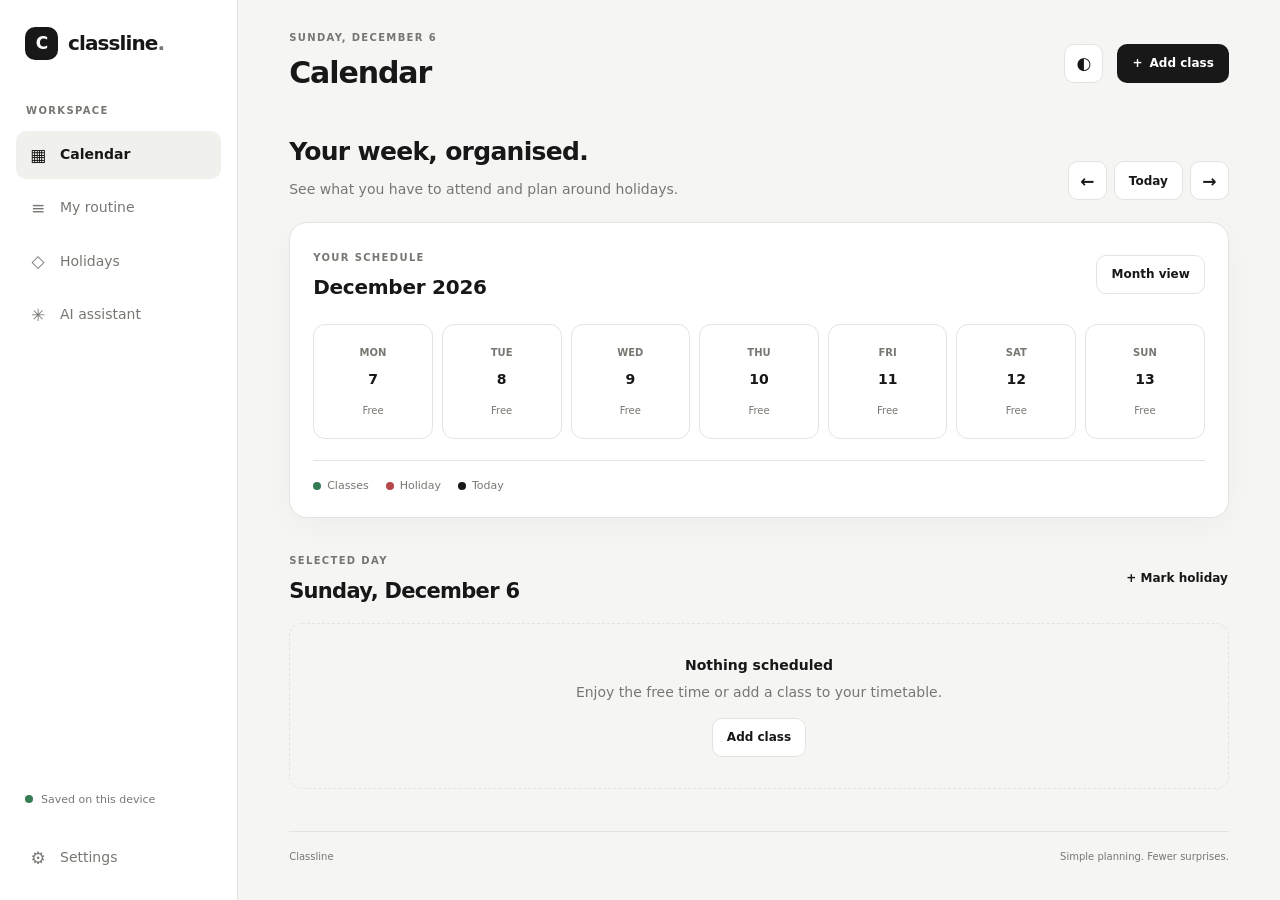
==== index.html @ 7ea5025b "update" ====
<!DOCTYPE html>
<html lang="en">
<head>
  <meta charset="UTF-8">
  <meta name="viewport" content="width=device-width, initial-scale=1">
  <meta name="theme-color" content="#101010">
  <meta
    name="description"
    content="A simple, offline-friendly class routine planner with calendar and holiday management."
  >

  <title>Classline — Class Routine Planner</title>

  <link rel="icon" href="assets/favicon.svg" type="image/svg+xml">
  <link rel="manifest" href="manifest.json">
  <link rel="stylesheet" href="css/styles.css">

  <script src="js/database.js" defer></script>
  <script src="js/theme.js" defer></script>
  <script src="js/calendar.js" defer></script>
  <script src="js/routine.js" defer></script>
  <script src="js/ai-assistant.js" defer></script>
  <script src="js/backup.js" defer></script>
  <script src="js/app.js" defer></script>
</head>

<body>
  <div class="app-shell">
    <aside class="sidebar" id="sidebar">
      <a class="brand" href="#" aria-label="Classline home">
        <span class="brand-mark">C</span>
        <span>classline<span class="brand-period">.</span></span>
      </a>

      <div class="sidebar-label">WORKSPACE</div>

      <nav class="side-navigation" aria-label="Main navigation">
        <button class="nav-item active" data-view="calendar">
          <span class="nav-symbol">▦</span>
          Calendar
        </button>

        <button class="nav-item" data-view="routine">
          <span class="nav-symbol">≡</span>
          My routine
        </button>

        <button class="nav-item" data-view="holidays">
          <span class="nav-symbol">◇</span>
          Holidays
        </button>

        <button class="nav-item" data-view="assistant">
          <span class="nav-symbol">✳</span>
          AI assistant
        </button>
      </nav>

      <div class="sidebar-bottom">
        <div class="storage-indicator">
          <span class="status-dot"></span>
          <span>Saved on this device</span>
        </div>

        <button class="nav-item" data-view="settings">
          <span class="nav-symbol">⚙</span>
          Settings
        </button>
      </div>
    </aside>

    <main class="main-area">
      <header class="topbar">
        <div>
          <div class="eyebrow" id="today-label">YOUR ACADEMIC SPACE</div>
          <h1 id="page-title">Calendar</h1>
        </div>

        <div class="topbar-actions">
          <button
            class="icon-button"
            id="theme-toggle"
            type="button"
            aria-label="Toggle theme"
            title="Toggle theme"
          >◐</button>

          <button class="primary-button" id="quick-add" type="button">
            <span>+</span> Add class
          </button>
        </div>
      </header>

      <section class="view active" id="view-calendar">
        <div class="welcome-row">
          <div>
            <h2>Your week, organised.</h2>
            <p>See what you have to attend and plan around holidays.</p>
          </div>

          <div class="week-controls">
            <button class="icon-button" id="previous-week" aria-label="Previous week">←</button>
            <button class="secondary-button" id="today-button">Today</button>
            <button class="icon-button" id="next-week" aria-label="Next week">→</button>
          </div>
        </div>

        <div class="calendar-card">
          <div class="calendar-heading">
            <div>
              <span class="eyebrow">YOUR SCHEDULE</span>
              <h3 id="week-heading">This week</h3>
            </div>

            <button class="secondary-button" id="month-toggle">Month view</button>
          </div>

          <div class="week-grid" id="week-grid"></div>

          <div class="month-grid hidden" id="month-grid"></div>

          <div class="calendar-legend">
            <span><i class="legend-dot class-dot"></i> Classes</span>
            <span><i class="legend-dot holiday-dot"></i> Holiday</span>
            <span><i class="legend-dot today-dot"></i> Today</span>
          </div>
        </div>

        <div class="section-heading">
          <div>
            <span class="eyebrow">SELECTED DAY</span>
            <h2 id="selected-date-heading">Today's classes</h2>
          </div>

          <button class="text-button" id="add-holiday-from-calendar">
            + Mark holiday
          </button>
        </div>

        <div id="selected-day-content" class="class-list"></div>
      </section>

      <section class="view" id="view-routine">
        <div class="section-intro">
          <span class="eyebrow">YOUR TIMETABLE</span>
          <h2>My routine</h2>
          <p>Manage recurring classes and individual sessions.</p>
        </div>

        <div class="panel">
          <div class="panel-heading">
            <div>
              <h3>Recurring classes</h3>
              <p>Classes that repeat on selected weekdays.</p>
            </div>

            <button class="primary-button" id="routine-add-class">+ Add class</button>
          </div>

          <div id="routine-list" class="class-list"></div>
        </div>
      </section>

      <section class="view" id="view-holidays">
        <div class="section-intro">
          <span class="eyebrow">ACADEMIC CALENDAR</span>
          <h2>Holidays & closures</h2>
          <p>Add holidays that should prevent recurring classes from appearing.</p>
        </div>

        <div class="panel">
          <div class="panel-heading">
            <div>
              <h3>Holiday list</h3>
              <p>Holidays you have entered manually.</p>
            </div>

            <button class="primary-button" id="add-holiday">+ Add holiday</button>
          </div>

          <div id="holiday-list" class="class-list"></div>
        </div>
      </section>

      <section class="view" id="view-assistant">
        <div class="section-intro">
          <span class="eyebrow">ASSISTED PLANNING</span>
          <h2>Build your routine with AI</h2>
          <p>Describe your classes, generate a prompt, and bring the structured result back here.</p>
        </div>

        <div class="panel assistant-panel">
          <div class="step-number">01</div>
          <h3>Describe your timetable</h3>
          <p class="muted">
            Explain your subjects, class times, weekdays, semester dates,
            holidays and any scheduling rules.
          </p>

          <label for="routine-description">Your description</label>
          <textarea
            id="routine-description"
            rows="7"
            placeholder="Example: I attend college Monday to Friday. Political Science is on Monday at 10:00 AM..."
          ></textarea>

          <div class="form-row">
            <div class="form-field">
              <label for="academic-start">Academic period starts</label>
              <input id="academic-start" type="date">
            </div>

            <div class="form-field">
              <label for="academic-end">Academic period ends</label>
              <input id="academic-end" type="date">
            </div>
          </div>

          <button class="primary-button full-width" id="generate-prompt">
            Generate AI prompt →
          </button>
        </div>

        <div class="panel assistant-panel">
          <div class="step-number">02</div>
          <h3>Use the prompt with your AI assistant</h3>
          <p class="muted">
            Copy the generated prompt and paste it into an AI assistant.
            Ask it to return only the JSON object described in the prompt.
          </p>

          <textarea id="generated-prompt" rows="8" readonly
            placeholder="Your generated prompt will appear here."></textarea>

          <div class="button-row">
            <button class="secondary-button" id="copy-prompt">Copy prompt</button>
            <button class="secondary-button" id="share-prompt">Share prompt</button>
          </div>
        </div>

        <div class="panel assistant-panel">
          <div class="step-number">03</div>
          <h3>Import the generated routine</h3>
          <p class="muted">
            Paste the JSON returned by your AI assistant. Nothing will be
            applied until you review and confirm it.
          </p>

          <label for="routine-json">Routine JSON</label>
          <textarea id="routine-json" rows="8"
            placeholder='Paste the JSON object here, including its opening and closing braces.'></textarea>

          <div class="button-row">
            <button class="secondary-button" id="read-clipboard">Read clipboard</button>
            <button class="primary-button" id="validate-routine">Validate & review</button>
          </div>

          <p id="assistant-status" class="status-message" role="status"></p>
          <div id="import-preview"></div>
        </div>
      </section>

      <section class="view" id="view-settings">
        <div class="section-intro">
          <span class="eyebrow">PREFERENCES</span>
          <h2>Settings & backups</h2>
          <p>Control your appearance and manage your local data.</p>
        </div>

        <div class="panel">
          <div class="panel-heading">
            <div>
              <h3>Appearance</h3>
              <p>Choose a comfortable reading theme.</p>
            </div>
          </div>

          <div class="settings-row">
            <div>
              <strong>Colour theme</strong>
              <p class="muted">Switch between light and dark modes.</p>
            </div>
            <button class="secondary-button" id="settings-theme-toggle">Toggle theme</button>
          </div>
        </div>

        <div class="panel">
          <div class="panel-heading">
            <div>
              <h3>Your data</h3>
              <p>Your timetable is stored in this browser.</p>
            </div>
          </div>

          <div class="button-row">
            <button class="primary-button" id="export-data">Export backup</button>
            <button class="secondary-button" id="import-data-button">Restore backup</button>
            <input id="import-data-file" type="file" accept=".json,application/json" hidden>
          </div>

          <p class="muted small">
            Export a backup regularly. Clearing browser storage or changing
            browsers may remove access to locally stored data.
          </p>
        </div>
      </section>

      <footer class="app-footer">
        <span>Classline</span>
        <span>Simple planning. Fewer surprises.</span>
      </footer>
    </main>
  </div>

  <nav class="mobile-nav" aria-label="Mobile navigation">
    <button class="mobile-nav-item active" data-view="calendar">
      <span>▦</span><small>Calendar</small>
    </button>
    <button class="mobile-nav-item" data-view="routine">
      <span>≡</span><small>Routine</small>
    </button>
    <button class="mobile-nav-item" data-view="holidays">
      <span>◇</span><small>Holidays</small>
    </button>
    <button class="mobile-nav-item" data-view="assistant">
      <span>✳</span><small>AI</small>
    </button>
    <button class="mobile-nav-item" data-view="settings">
      <span>⚙</span><small>Settings</small>
    </button>
  </nav>

  <dialog id="class-dialog" class="app-dialog">
    <form id="class-form" method="dialog">
      <div class="dialog-heading">
        <div>
          <span class="eyebrow">TIMETABLE EDITOR</span>
          <h2 id="class-dialog-title">Add a class</h2>
        </div>
        <button type="button" class="icon-button" data-close-dialog aria-label="Close">×</button>
      </div>

      <input id="class-id" type="hidden">

      <label for="class-name">Subject / class name</label>
      <input id="class-name" name="name" maxlength="100" required
        placeholder="e.g. Comparative Politics">

      <div class="form-row">
        <div class="form-field">
          <label for="class-start">Start time</label>
          <input id="class-start" type="time" required>
        </div>
        <div class="form-field">
          <label for="class-end">End time</label>
          <input id="class-end" type="time" required>
        </div>
      </div>

      <label for="class-location">Room / location (optional)</label>
      <input id="class-location" maxlength="100" placeholder="e.g. Room 12">

      <label>Repeats on</label>
      <div class="weekday-picker" id="weekday-picker">
        <label><input type="checkbox" value="1"> Mon</label>
        <label><input type="checkbox" value="2"> Tue</label>
        <label><input type="checkbox" value="3"> Wed</label>
        <label><input type="checkbox" value="4"> Thu</label>
        <label><input type="checkbox" value="5"> Fri</label>
        <label><input type="checkbox" value="6"> Sat</label>
        <label><input type="checkbox" value="0"> Sun</label>
      </div>

      <label for="class-date">One-time date (optional)</label>
      <input id="class-date" type="date">
      <p class="muted small">
        Leave the date empty for a recurring class. Choose a date for a
        one-time session.
      </p>

      <div class="button-row dialog-actions">
        <button type="button" class="secondary-button" data-close-dialog>Cancel</button>
        <button type="submit" class="primary-button">Save class</button>
      </div>
    </form>
  </dialog>

  <dialog id="holiday-dialog" class="app-dialog">
    <form id="holiday-form" method="dialog">
      <div class="dialog-heading">
        <div>
          <span class="eyebrow">ACADEMIC CALENDAR</span>
          <h2>Add a holiday</h2>
        </div>
        <button type="button" class="icon-button" data-close-dialog aria-label="Close">×</button>
      </div>

      <label for="holiday-name">Holiday name</label>
      <input id="holiday-name" required maxlength="100" placeholder="e.g. College foundation day">

      <label for="holiday-date">Date</label>
      <input id="holiday-date" type="date" required>

      <label for="holiday-note">Note (optional)</label>
      <textarea id="holiday-note" rows="3" maxlength="500"
        placeholder="Any useful details"></textarea>

      <div class="button-row dialog-actions">
        <button type="button" class="secondary-button" data-close-dialog>Cancel</button>
        <button type="submit" class="primary-button">Save holiday</button>
      </div>
    </form>
  </dialog>

  <div class="toast" id="toast" role="status" aria-live="polite"></div>
</body>
</html>
---- css/styles.css ----
:root {
  color-scheme: light;
  --bg: #f5f5f3;
  --surface: #ffffff;
  --surface-soft: #f0f0ed;
  --text: #171717;
  --muted: #777772;
  --border: #e4e4df;
  --accent: #181818;
  --accent-text: #ffffff;
  --green: #367d55;
  --green-soft: #e7f3e9;
  --red: #b54747;
  --red-soft: #faeaea;
  --radius: 18px;
  --shadow: 0 8px 30px rgb(0 0 0 / 3%);
  font-family: Inter, ui-sans-serif, system-ui, -apple-system, BlinkMacSystemFont,
    "Segoe UI", sans-serif;
}

:root[data-theme="dark"] {
  color-scheme: dark;
  --bg: #101010;
  --surface: #191919;
  --surface-soft: #232323;
  --text: #f1f1ed;
  --muted: #a1a19a;
  --border: #33332f;
  --accent: #f0f0eb;
  --accent-text: #151515;
  --green: #8ac99c;
  --green-soft: #233629;
  --red: #ed9b9b;
  --red-soft: #3b2424;
  --shadow: 0 8px 30px rgb(0 0 0 / 12%);
}

* {
  box-sizing: border-box;
}

html {
  min-width: 320px;
  scroll-behavior: smooth;
}

body {
  margin: 0;
  background: var(--bg);
  color: var(--text);
  font-size: 14px;
  line-height: 1.55;
  transition: background-color 160ms ease, color 160ms ease;
}

button,
input,
textarea {
  font: inherit;
}

button {
  cursor: pointer;
}

button:focus-visible,
input:focus-visible,
textarea:focus-visible {
  outline: 2px solid var(--muted);
  outline-offset: 3px;
}

button:disabled {
  cursor: not-allowed;
  opacity: 0.5;
}

input,
textarea {
  width: 100%;
  padding: 11px 12px;
  border: 1px solid var(--border);
  border-radius: 10px;
  background: var(--surface);
  color: var(--text);
}

textarea {
  resize: vertical;
  min-height: 90px;
}

input::placeholder,
textarea::placeholder {
  color: var(--muted);
  opacity: 0.8;
}

label {
  display: block;
  margin: 15px 0 7px;
  font-size: 12px;
  font-weight: 650;
}

h1,
h2,
h3,
p {
  margin-top: 0;
}

h1 {
  margin-bottom: 0;
  font-size: clamp(23px, 3vw, 30px);
  letter-spacing: -1.1px;
}

h2 {
  margin-bottom: 7px;
  font-size: clamp(20px, 2.5vw, 25px);
  letter-spacing: -0.7px;
}

h3 {
  margin-bottom: 5px;
  font-size: 16px;
  letter-spacing: -0.25px;
}

p {
  color: var(--muted);
}

.app-shell {
  min-height: 100vh;
}

.sidebar {
  position: fixed;
  inset: 0 auto 0 0;
  z-index: 10;
  display: flex;
  width: 238px;
  flex-direction: column;
  padding: 27px 16px 18px;
  border-right: 1px solid var(--border);
  background: var(--surface);
}

.brand {
  display: flex;
  align-items: center;
  gap: 10px;
  padding: 0 9px;
  color: var(--text);
  font-size: 20px;
  font-weight: 800;
  letter-spacing: -0.9px;
  text-decoration: none;
}

.brand-mark {
  display: grid;
  width: 33px;
  height: 33px;
  place-items: center;
  border-radius: 10px;
  background: var(--accent);
  color: var(--accent-text);
  font-size: 17px;
}

.brand-period {
  color: var(--muted);
}

.sidebar-label,
.eyebrow {
  color: var(--muted);
  font-size: 10px;
  font-weight: 750;
  letter-spacing: 1.35px;
}

.sidebar-label {
  margin: 43px 10px 12px;
}

.side-navigation {
  display: grid;
  gap: 5px;
}

.nav-item {
  display: flex;
  width: 100%;
  align-items: center;
  gap: 12px;
  padding: 11px 12px;
  border: 0;
  border-radius: 10px;
  background: transparent;
  color: var(--muted);
  text-align: left;
  transition: background-color 120ms ease, color 120ms ease;
}

.nav-item:hover,
.nav-item.active {
  background: var(--surface-soft);
  color: var(--text);
}

.nav-item.active {
  font-weight: 700;
}

.nav-symbol {
  display: inline-grid;
  width: 20px;
  place-items: center;
  font-size: 17px;
}

.sidebar-bottom {
  display: grid;
  gap: 14px;
  margin-top: auto;
}

.storage-indicator {
  display: flex;
  align-items: center;
  gap: 8px;
  padding: 12px 9px;
  color: var(--muted);
  font-size: 11px;
}

.status-dot,
.legend-dot {
  display: inline-block;
  width: 8px;
  height: 8px;
  flex: 0 0 auto;
  border-radius: 50%;
}

.status-dot {
  background: var(--green);
}

.main-area {
  max-width: 1500px;
  min-height: 100vh;
  margin-left: 238px;
  padding: 30px clamp(20px, 4vw, 55px) 24px;
}

.topbar,
.topbar-actions,
.welcome-row,
.week-controls,
.calendar-heading,
.section-heading,
.panel-heading,
.button-row,
.settings-row,
.dialog-heading {
  display: flex;
  align-items: center;
  justify-content: space-between;
  gap: 14px;
}

.topbar {
  margin-bottom: 37px;
}

.topbar .eyebrow {
  display: block;
  margin-bottom: 4px;
}

.topbar-actions {
  justify-content: flex-end;
}

.primary-button,
.secondary-button,
.icon-button,
.text-button {
  display: inline-flex;
  min-height: 39px;
  align-items: center;
  justify-content: center;
  gap: 7px;
  padding: 9px 14px;
  border: 1px solid transparent;
  border-radius: 10px;
  font-weight: 650;
  font-size: 12px;
  white-space: nowrap;
  transition: transform 120ms ease, background-color 120ms ease;
}

.primary-button:hover,
.secondary-button:hover,
.icon-button:hover {
  transform: translateY(-1px);
}

.primary-button {
  background: var(--accent);
  color: var(--accent-text);
}

.secondary-button,
.icon-button {
  border-color: var(--border);
  background: var(--surface);
  color: var(--text);
}

.icon-button {
  width: 39px;
  padding: 0;
  font-size: 17px;
}

.text-button {
  padding: 6px 0;
  background: transparent;
  color: var(--text);
}

.welcome-row {
  align-items: flex-end;
  margin-bottom: 22px;
}

.welcome-row p,
.section-intro p {
  margin-bottom: 0;
}

.week-controls {
  gap: 7px;
}

.calendar-card,
.panel {
  margin-bottom: 26px;
  padding: 23px;
  border: 1px solid var(--border);
  border-radius: var(--radius);
  background: var(--surface);
  box-shadow: var(--shadow);
}

.calendar-heading {
  margin-bottom: 21px;
}

.calendar-heading h3 {
  margin: 4px 0 0;
  font-size: 20px;
}

.week-grid {
  display: grid;
  grid-template-columns: repeat(7, minmax(0, 1fr));
  gap: 9px;
}

.day-cell {
  min-width: 0;
  min-height: 115px;
  padding: 10px 5px;
  border: 1px solid var(--border);
  border-radius: 12px;
  background: var(--surface);
  color: var(--text);
  text-align: center;
}

.day-cell:hover {
  background: var(--surface-soft);
}

.day-cell.selected {
  border-color: var(--accent);
  box-shadow: inset 0 0 0 1px var(--accent);
}

.day-cell.today .day-number {
  display: grid;
  width: 29px;
  height: 29px;
  margin: 5px auto;
  place-items: center;
  border-radius: 50%;
  background: var(--accent);
  color: var(--accent-text);
}

.day-name {
  display: block;
  color: var(--muted);
  font-size: 10px;
  font-weight: 700;
  text-transform: uppercase;
}

.day-number {
  display: grid;
  width: 29px;
  height: 29px;
  margin: 5px auto;
  place-items: center;
  border-radius: 50%;
  font-weight: 750;
}

.day-meta {
  display: block;
  overflow: hidden;
  margin-top: 9px;
  color: var(--muted);
  font-size: 10px;
  text-overflow: ellipsis;
  white-space: nowrap;
}

.day-meta.has-classes {
  color: var(--green);
}

.day-meta.is-holiday {
  color: var(--red);
}

.calendar-legend {
  display: flex;
  flex-wrap: wrap;
  gap: 17px;
  margin-top: 21px;
  padding-top: 16px;
  border-top: 1px solid var(--border);
  color: var(--muted);
  font-size: 11px;
}

.calendar-legend span {
  display: inline-flex;
  align-items: center;
  gap: 6px;
}

.class-dot {
  background: var(--green);
}

.holiday-dot {
  background: var(--red);
}

.today-dot {
  background: var(--accent);
}

.month-grid {
  display: grid;
  grid-template-columns: repeat(7, minmax(0, 1fr));
  gap: 6px;
}

.month-weekday {
  padding: 8px 0;
  color: var(--muted);
  font-size: 10px;
  font-weight: 700;
  text-align: center;
}

.month-day {
  min-height: 66px;
  padding: 8px;
  border: 1px solid var(--border);
  border-radius: 9px;
  background: var(--surface);
  color: var(--text);
  text-align: left;
}

.month-day.empty {
  border-color: transparent;
  background: transparent;
  pointer-events: none;
}

.month-day.selected {
  border-color: var(--accent);
  box-shadow: inset 0 0 0 1px var(--accent);
}

.month-day.today {
  background: var(--surface-soft);
}

.month-day small {
  display: block;
  margin-top: 5px;
  color: var(--green);
  font-size: 9px;
}

.hidden {
  display: none !important;
}

.section-heading {
  margin: 31px 0 16px;
}

.section-heading h2 {
  margin: 4px 0 0;
  font-size: 21px;
}

.class-list {
  display: grid;
  gap: 10px;
}

.class-card {
  display: flex;
  align-items: center;
  gap: 14px;
  padding: 15px;
  border: 1px solid var(--border);
  border-radius: 13px;
  background: var(--surface);
}

.class-time {
  min-width: 90px;
  color: var(--muted);
  font-size: 11px;
  font-weight: 650;
}

.class-time-line {
  width: 3px;
  align-self: stretch;
  border-radius: 4px;
  background: var(--green);
}

.class-details {
  min-width: 0;
  flex: 1;
}

.class-details h3 {
  margin: 0 0 4px;
  overflow-wrap: anywhere;
}

.class-details p {
  margin: 0;
  font-size: 11px;
}

.card-actions {
  display: flex;
  flex-wrap: wrap;
  gap: 6px;
}

.small-button {
  padding: 7px 9px;
  border: 1px solid var(--border);
  border-radius: 8px;
  background: var(--surface);
  color: var(--text);
  font-size: 11px;
}

.danger-button {
  color: var(--red);
}

.empty-state {
  padding: 31px 15px;
  border: 1px dashed var(--border);
  border-radius: 13px;
  color: var(--muted);
  text-align: center;
}

.empty-state strong {
  display: block;
  margin-bottom: 5px;
  color: var(--text);
}

.section-intro {
  margin: 0 0 24px;
}

.section-intro .eyebrow {
  display: block;
  margin-bottom: 7px;
}

.section-intro h2 {
  font-size: clamp(25px, 3vw, 33px);
}

.panel-heading {
  margin-bottom: 20px;
}

.panel-heading p {
  margin-bottom: 0;
  font-size: 12px;
}

.assistant-panel {
  max-width: 850px;
}

.assistant-panel > h3 {
  margin-top: 10px;
  font-size: 19px;
}

.assistant-panel > p {
  font-size: 12px;
}

.step-number {
  display: grid;
  width: 29px;
  height: 29px;
  place-items: center;
  border: 1px solid var(--border);
  border-radius: 9px;
  color: var(--muted);
  font-size: 11px;
  font-weight: 750;
}

.form-row {
  display: grid;
  grid-template-columns: 1fr 1fr;
  gap: 14px;
}

.form-field {
  min-width: 0;
}

.form-field label {
  margin-top: 15px;
}

.full-width {
  width: 100%;
  margin-top: 19px;
}

.button-row {
  flex-wrap: wrap;
  justify-content: flex-start;
  margin-top: 13px;
}

.status-message {
  min-height: 18px;
  margin: 12px 0 0;
  font-size: 12px;
}

.status-message.error {
  color: var(--red);
}

.status-message.success {
  color: var(--green);
}

.import-review {
  margin-top: 16px;
  padding: 16px;
  border: 1px solid var(--border);
  border-radius: 12px;
}

.import-review h3 {
  margin-bottom: 9px;
}

.import-review p {
  margin-bottom: 10px;
  font-size: 12px;
}

.settings-row {
  padding: 12px 0;
}

.settings-row p {
  margin: 4px 0 0;
  font-size: 12px;
}

.small {
  font-size: 11px;
}

.app-footer {
  display: flex;
  justify-content: space-between;
  gap: 15px;
  margin-top: 42px;
  padding-top: 17px;
  border-top: 1px solid var(--border);
  color: var(--muted);
  font-size: 10px;
}

.mobile-nav {
  display: none;
}

.app-dialog {
  width: min(520px, calc(100% - 24px));
  max-height: min(88vh, 800px);
  overflow-y: auto;
  padding: 24px;
  border: 1px solid var(--border);
  border-radius: 18px;
  background: var(--surface);
  color: var(--text);
  box-shadow: 0 20px 100px rgb(0 0 0 / 20%);
}

.app-dialog::backdrop {
  background: rgb(0 0 0 / 45%);
  backdrop-filter: blur(3px);
}

.dialog-heading {
  margin-bottom: 15px;
}

.dialog-heading h2 {
  margin: 5px 0 0;
}

.weekday-picker {
  display: grid;
  grid-template-columns: repeat(4, minmax(0, 1fr));
  gap: 7px;
  margin-top: 8px;
}

.weekday-picker label {
  display: flex;
  align-items: center;
  gap: 6px;
  margin: 0;
  padding: 9px;
  border: 1px solid var(--border);
  border-radius: 8px;
  font-size: 11px;
}

.weekday-picker input {
  width: auto;
  margin: 0;
}

.dialog-actions {
  justify-content: flex-end;
  margin-top: 23px;
}

.toast {
  position: fixed;
  right: 20px;
  bottom: 20px;
  z-index: 30;
  max-width: min(360px, calc(100vw - 40px));
  padding: 12px 16px;
  transform: translateY(15px);
  border: 1px solid var(--border);
  border-radius: 11px;
  background: var(--surface);
  color: var(--text);
  box-shadow: var(--shadow);
  opacity: 0;
  pointer-events: none;
  transition: opacity 180ms ease, transform 180ms ease;
}

.toast.visible {
  transform: translateY(0);
  opacity: 1;
}

.view {
  display: none;
}

.view.active {
  display: block;
}

.muted {
  color: var(--muted);
}

@media (max-width: 850px) {
  .sidebar {
    width: 195px;
    padding-right: 12px;
    padding-left: 12px;
  }

  .main-area {
    margin-left: 195px;
    padding-right: 20px;
    padding-left: 20px;
  }

  .calendar-card,
  .panel {
    padding: 17px;
  }

  .week-grid {
    gap: 5px;
  }

  .day-cell {
    min-height: 105px;
  }
}

@media (max-width: 650px) {
  body {
    font-size: 13px;
  }

  .sidebar {
    display: none;
  }

  .main-area {
    min-height: 100vh;
    margin-left: 0;
    padding: 21px 15px 95px;
  }

  .topbar {
    margin-bottom: 27px;
  }

  .topbar .eyebrow {
    font-size: 9px;
  }

  .topbar-actions {
    gap: 7px;
  }

  .topbar-actions .primary-button {
    padding: 9px 11px;
  }

  .mobile-nav {
    position: fixed;
    inset: auto 0 0;
    z-index: 20;
    display: grid;
    grid-template-columns: repeat(5, minmax(0, 1fr));
    padding: 8px 5px max(8px, env(safe-area-inset-bottom));
    border-top: 1px solid var(--border);
    background: var(--surface);
  }

  .mobile-nav-item {
    display: grid;
    justify-items: center;
    gap: 3px;
    padding: 5px 0;
    border: 0;
    border-radius: 9px;
    background: transparent;
    color: var(--muted);
  }

  .mobile-nav-item span {
    font-size: 19px;
  }

  .mobile-nav-item small {
    font-size: 9px;
  }

  .mobile-nav-item.active {
    color: var(--text);
    font-weight: 750;
  }

  .welcome-row {
    align-items: flex-start;
    flex-direction: column;
  }

  .welcome-row h2 {
    font-size: 23px;
  }

  .week-controls {
    align-self: flex-end;
  }

  .calendar-card,
  .panel {
    padding: 13px;
    border-radius: 14px;
  }

  .calendar-heading {
    align-items: flex-start;
  }

  .calendar-heading h3 {
    font-size: 17px;
  }

  .week-grid {
    gap: 4px;
  }

  .day-cell {
    min-height: 94px;
    padding: 7px 1px;
    border-radius: 8px;
  }

  .day-name {
    font-size: 8px;
  }

  .day-number {
    width: 25px;
    height: 25px;
    font-size: 11px;
  }

  .day-cell.today .day-number {
    width: 25px;
    height: 25px;
  }

  .day-meta {
    margin-top: 6px;
    font-size: 8px;
  }

  .calendar-legend {
    gap: 11px;
    font-size: 10px;
  }

  .section-heading {
    align-items: flex-start;
  }

  .section-heading h2 {
    font-size: 19px;
  }

  .class-card {
    align-items: flex-start;
    gap: 9px;
    padding: 11px;
  }

  .class-time {
    min-width: 67px;
    font-size: 10px;
  }

  .class-details h3 {
    font-size: 13px;
  }

  .card-actions {
    flex-direction: column;
  }

  .small-button {
    padding: 6px;
    font-size: 10px;
  }

  .panel-heading {
    align-items: flex-start;
  }

  .panel-heading .primary-button {
    padding: 8px 10px;
  }

  .form-row {
    grid-template-columns: 1fr;
    gap: 0;
  }

  .month-day {
    min-height: 54px;
    padding: 5px;
  }

  .month-day small {
    font-size: 8px;
  }

  .app-footer {
    flex-direction: column;
    gap: 3px;
  }

  .toast {
    right: 12px;
    bottom: 82px;
  }
}

@media (prefers-reduced-motion: reduce) {
  *,
  *::before,
  *::after {
    scroll-behavior: auto !important;
    transition-duration: 0.01ms !important;
    animation-duration: 0.01ms !important;
    animation-iteration-count: 1 !important;
  }
}
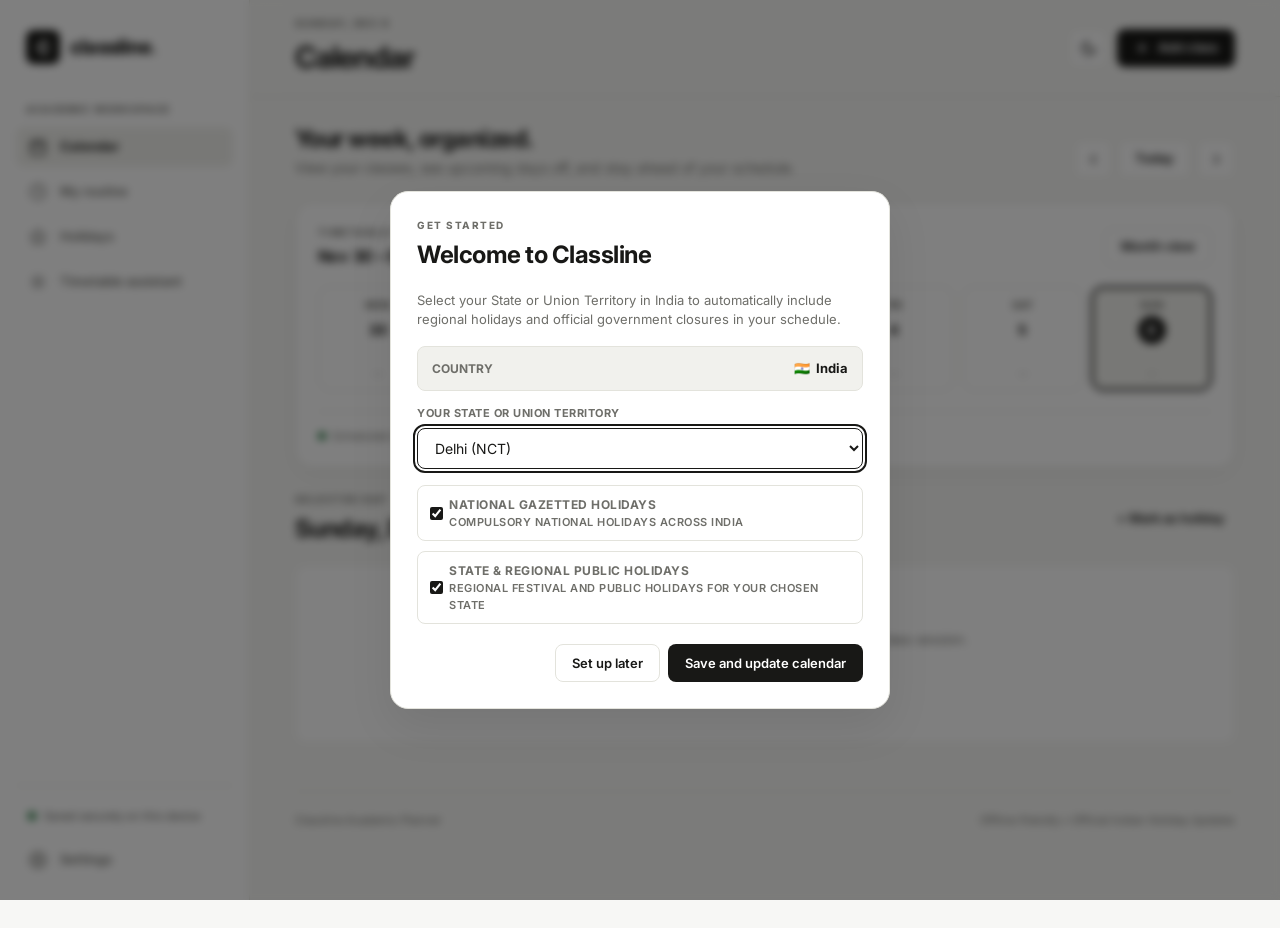
==== commit 9892797d: "update" ====
--- a/index.html
+++ b/index.html
@@ -1,127 +1,1717 @@
 <!DOCTYPE html>
-<html lang="en">
+<html lang="en" data-theme="light">
 <head>
   <meta charset="UTF-8">
-  <meta name="viewport" content="width=device-width, initial-scale=1">
-  <meta name="theme-color" content="#101010">
-  <meta
-    name="description"
-    content="A simple, offline-friendly class routine planner with calendar and holiday management."
-  >
-
-  <title>Classline — Class Routine Planner</title>
-
+  <meta name="viewport" content="width=device-width, initial-scale=1.0, viewport-fit=cover">
+  <meta name="theme-color" content="#f6f6f4">
+  <meta name="description" content="A clean, student-friendly academic timetable and routine planner with holiday calendar updates and smart assistant support.">
+  <title>Classline — Academic Routine Planner</title>
   <link rel="icon" href="assets/favicon.svg" type="image/svg+xml">
   <link rel="manifest" href="manifest.json">
-  <link rel="stylesheet" href="css/styles.css">
-
-  <script src="js/database.js" defer></script>
-  <script src="js/theme.js" defer></script>
-  <script src="js/calendar.js" defer></script>
-  <script src="js/routine.js" defer></script>
-  <script src="js/ai-assistant.js" defer></script>
-  <script src="js/backup.js" defer></script>
-  <script src="js/app.js" defer></script>
+  
+  <!-- Google Font: Inter -->
+  <link rel="preconnect" href="https://fonts.googleapis.com">
+  <link rel="preconnect" href="https://fonts.gstatic.com" crossorigin>
+  <link href="https://fonts.googleapis.com/css2?family=Inter:wght@400;500;600;700;800&display=swap" rel="stylesheet">
+
+  <style>
+    :root {
+      color-scheme: light;
+      --bg: #f7f7f5;
+      --surface: #ffffff;
+      --surface-soft: #f1f1ed;
+      --surface-muted: #e7e7e2;
+      --text: #181816;
+      --muted: #6e6e69;
+      --border: #e3e3dc;
+      --border-focus: #181816;
+      --accent: #181816;
+      --accent-text: #ffffff;
+      --accent-hover: #2e2e2c;
+      --green: #25783f;
+      --green-soft: #ebf5ee;
+      --green-border: #c6e6cf;
+      --red: #c23333;
+      --red-soft: #fdeeee;
+      --red-border: #f8c8c8;
+
+      /* Standardized Holiday Category Colors */
+      --cat-national: #b91c1c;
+      --cat-national-bg: #fee2e2;
+      --cat-national-border: #fca5a5;
+
+      --cat-state: #0d9488;
+      --cat-state-bg: #ccfbf1;
+      --cat-state-border: #99f6e4;
+
+      --cat-academic: #2563eb;
+      --cat-academic-bg: #dbeafe;
+      --cat-academic-border: #93c5fd;
+
+      --cat-cultural: #d97706;
+      --cat-cultural-bg: #fef3c7;
+      --cat-cultural-border: #fde68a;
+
+      --cat-institutional: #4f46e5;
+      --cat-institutional-bg: #e0e7ff;
+      --cat-institutional-border: #c7d2fe;
+
+      --radius-sm: 8px;
+      --radius-md: 12px;
+      --radius-lg: 18px;
+      --shadow-sm: 0 2px 6px rgba(0, 0, 0, 0.04);
+      --shadow: 0 8px 24px rgba(0, 0, 0, 0.04);
+      --shadow-lg: 0 18px 45px rgba(0, 0, 0, 0.08);
+      --nav-height: 64px;
+      --font: 'Inter', -apple-system, BlinkMacSystemFont, "Segoe UI", Roboto, sans-serif;
+    }
+
+    :root[data-theme="dark"] {
+      color-scheme: dark;
+      --bg: #121212;
+      --surface: #1a1a1a;
+      --surface-soft: #242424;
+      --surface-muted: #2f2f2f;
+      --text: #f4f4f0;
+      --muted: #a0a098;
+      --border: #323230;
+      --border-focus: #f0f0eb;
+      --accent: #f4f4f0;
+      --accent-text: #121212;
+      --accent-hover: #e2e2dd;
+      --green: #52c47a;
+      --green-soft: #172d1f;
+      --green-border: #234731;
+      --red: #f87171;
+      --red-soft: #381c1c;
+      --red-border: #5c2424;
+
+      --cat-national: #fca5a5;
+      --cat-national-bg: #3b1717;
+      --cat-national-border: #7f1d1d;
+
+      --cat-state: #5eead4;
+      --cat-state-bg: #113835;
+      --cat-state-border: #134e4a;
+
+      --cat-academic: #93c5fd;
+      --cat-academic-bg: #172a4d;
+      --cat-academic-border: #1e40af;
+
+      --cat-cultural: #fcd34d;
+      --cat-cultural-bg: #3f2814;
+      --cat-cultural-border: #78350f;
+
+      --cat-institutional: #c7d2fe;
+      --cat-institutional-bg: #1e224d;
+      --cat-institutional-border: #3730a3;
+
+      --shadow-sm: 0 2px 6px rgba(0, 0, 0, 0.2);
+      --shadow: 0 8px 24px rgba(0, 0, 0, 0.35);
+      --shadow-lg: 0 18px 45px rgba(0, 0, 0, 0.5);
+    }
+
+    *, *::before, *::after {
+      box-sizing: border-box;
+      margin: 0;
+      padding: 0;
+    }
+
+    html {
+      min-width: 320px;
+      scroll-behavior: smooth;
+      scroll-padding-top: 80px;
+      font-size: 14px;
+    }
+
+    body {
+      background: var(--bg);
+      color: var(--text);
+      font-family: var(--font);
+      line-height: 1.5;
+      -webkit-font-smoothing: antialiased;
+      transition: background-color 180ms ease, color 180ms ease;
+      min-height: 100vh;
+      width: 100%;
+    }
+
+    ::-webkit-scrollbar {
+      width: 6px;
+      height: 6px;
+    }
+    ::-webkit-scrollbar-track {
+      background: transparent;
+    }
+    ::-webkit-scrollbar-thumb {
+      background: var(--border);
+      border-radius: 999px;
+    }
+    ::-webkit-scrollbar-thumb:hover {
+      background: var(--muted);
+    }
+
+    button, input, textarea, select {
+      font: inherit;
+      color: inherit;
+    }
+
+    button {
+      cursor: pointer;
+      border: 0;
+      background: none;
+      touch-action: manipulation;
+    }
+
+    button:focus-visible, input:focus-visible, textarea:focus-visible, select:focus-visible {
+      outline: 2px solid var(--accent);
+      outline-offset: 2px;
+    }
+
+    input, textarea, select {
+      width: 100%;
+      padding: 10px 13px;
+      border: 1px solid var(--border);
+      border-radius: var(--radius-sm);
+      background: var(--surface);
+      color: var(--text);
+      transition: border-color 150ms ease, box-shadow 150ms ease;
+    }
+
+    input:focus, textarea:focus, select:focus {
+      border-color: var(--border-focus);
+    }
+
+    textarea {
+      resize: vertical;
+      min-height: 90px;
+    }
+
+    input::placeholder, textarea::placeholder {
+      color: var(--muted);
+      opacity: 0.75;
+    }
+
+    label {
+      display: block;
+      margin: 14px 0 6px;
+      font-size: 11px;
+      font-weight: 700;
+      letter-spacing: 0.5px;
+      text-transform: uppercase;
+      color: var(--muted);
+    }
+
+    h1, h2, h3, h4 {
+      color: var(--text);
+      font-weight: 700;
+      letter-spacing: -0.02em;
+    }
+
+    h1 {
+      font-size: clamp(22px, 3.2vw, 30px);
+      letter-spacing: -0.03em;
+    }
+
+    h2 {
+      font-size: clamp(18px, 2.4vw, 24px);
+    }
+
+    h3 {
+      font-size: 16px;
+    }
+
+    p {
+      color: var(--muted);
+    }
+
+    .muted {
+      color: var(--muted);
+    }
+
+    .small {
+      font-size: 11px;
+    }
+
+    .eyebrow {
+      display: block;
+      color: var(--muted);
+      font-size: 10px;
+      font-weight: 750;
+      letter-spacing: 1.5px;
+      text-transform: uppercase;
+      margin-bottom: 4px;
+    }
+
+    /* App Shell */
+    .app-shell {
+      display: flex;
+      min-height: 100vh;
+      width: 100%;
+    }
+
+    /* Desktop Sidebar */
+    .sidebar {
+      position: fixed;
+      top: 0;
+      bottom: 0;
+      left: 0;
+      width: 250px;
+      z-index: 40;
+      display: flex;
+      flex-direction: column;
+      padding: 24px 16px 20px;
+      background: var(--surface);
+      border-right: 1px solid var(--border);
+      transition: transform 200ms ease;
+    }
+
+    .brand {
+      display: flex;
+      align-items: center;
+      gap: 10px;
+      padding: 6px 10px;
+      color: var(--text);
+      font-size: 20px;
+      font-weight: 800;
+      letter-spacing: -0.04em;
+      text-decoration: none;
+      user-select: none;
+    }
+
+    .brand-mark {
+      display: grid;
+      place-items: center;
+      width: 34px;
+      height: 34px;
+      border-radius: var(--radius-sm);
+      background: var(--accent);
+      color: var(--accent-text);
+      font-weight: 800;
+      font-size: 18px;
+    }
+
+    .brand-period {
+      color: var(--muted);
+    }
+
+    .sidebar-label {
+      margin: 32px 10px 10px;
+      color: var(--muted);
+      font-size: 10px;
+      font-weight: 750;
+      letter-spacing: 1.2px;
+    }
+
+    .side-navigation {
+      display: grid;
+      gap: 5px;
+    }
+
+    .nav-item {
+      display: flex;
+      align-items: center;
+      gap: 12px;
+      width: 100%;
+      padding: 10px 12px;
+      border-radius: var(--radius-sm);
+      background: transparent;
+      color: var(--muted);
+      font-size: 13px;
+      font-weight: 600;
+      text-align: left;
+      transition: all 140ms ease;
+    }
+
+    .nav-item:hover {
+      background: var(--surface-soft);
+      color: var(--text);
+    }
+
+    .nav-item.active {
+      background: var(--surface-soft);
+      color: var(--text);
+      font-weight: 700;
+    }
+
+    .nav-symbol {
+      display: inline-grid;
+      place-items: center;
+      width: 20px;
+      height: 20px;
+      flex-shrink: 0;
+    }
+
+    .nav-symbol svg {
+      width: 18px;
+      height: 18px;
+      stroke-width: 2;
+    }
+
+    .sidebar-bottom {
+      display: grid;
+      gap: 10px;
+      margin-top: auto;
+      padding-top: 16px;
+      border-top: 1px solid var(--border);
+    }
+
+    .storage-indicator {
+      display: flex;
+      align-items: center;
+      gap: 8px;
+      padding: 6px 12px;
+      color: var(--muted);
+      font-size: 11px;
+      font-weight: 500;
+    }
+
+    .status-dot {
+      width: 8px;
+      height: 8px;
+      border-radius: 50%;
+      background: var(--green);
+      display: inline-block;
+      box-shadow: 0 0 0 2px var(--green-soft);
+    }
+
+    /* Main Area */
+    .main-area {
+      flex: 1 1 0%;
+      min-width: 0;
+      margin-left: 250px;
+      padding: 0 clamp(16px, 3.5vw, 48px) calc(100px + env(safe-area-inset-bottom, 20px));
+      min-height: 100vh;
+      position: relative;
+    }
+
+    /* Sticky Topbar Header */
+    .topbar {
+      position: -webkit-sticky;
+      position: sticky;
+      top: 0;
+      z-index: 50;
+      display: flex;
+      align-items: center;
+      justify-content: space-between;
+      gap: 14px;
+      margin: 0 calc(clamp(16px, 3.5vw, 48px) * -1) 24px;
+      padding: 16px clamp(16px, 3.5vw, 48px);
+      background: var(--bg);
+      background: color-mix(in srgb, var(--bg) 90%, transparent);
+      backdrop-filter: blur(14px);
+      -webkit-backdrop-filter: blur(14px);
+      border-bottom: 1px solid var(--border);
+      box-shadow: 0 1px 3px rgba(0, 0, 0, 0.02);
+      transition: background-color 180ms ease, border-color 180ms ease;
+    }
+
+    .topbar-actions {
+      display: flex;
+      align-items: center;
+      gap: 10px;
+      flex-shrink: 0;
+    }
+
+    /* Buttons */
+    .primary-button, .secondary-button, .icon-button, .text-button, .danger-button {
+      display: inline-flex;
+      align-items: center;
+      justify-content: center;
+      gap: 8px;
+      min-height: 38px;
+      padding: 8px 16px;
+      border-radius: var(--radius-sm);
+      font-size: 13px;
+      font-weight: 600;
+      white-space: nowrap;
+      transition: all 140ms ease;
+      user-select: none;
+    }
+
+    .primary-button {
+      background: var(--accent);
+      color: var(--accent-text);
+      border: 1px solid transparent;
+    }
+    .primary-button:hover {
+      background: var(--accent-hover);
+      transform: translateY(-1px);
+    }
+
+    .secondary-button {
+      background: var(--surface);
+      color: var(--text);
+      border: 1px solid var(--border);
+    }
+    .secondary-button:hover {
+      background: var(--surface-soft);
+      border-color: var(--border-focus);
+      transform: translateY(-1px);
+    }
+
+    .icon-button {
+      width: 38px;
+      height: 38px;
+      min-height: 38px;
+      padding: 0;
+      border-radius: var(--radius-sm);
+      background: var(--surface);
+      color: var(--text);
+      border: 1px solid var(--border);
+      flex-shrink: 0;
+    }
+    .icon-button:hover {
+      background: var(--surface-soft);
+      border-color: var(--border-focus);
+    }
+    .icon-button svg {
+      width: 17px;
+      height: 17px;
+      stroke-width: 2;
+    }
+
+    .text-button {
+      background: transparent;
+      color: var(--text);
+      padding: 6px 10px;
+    }
+    .text-button:hover {
+      color: var(--muted);
+    }
+
+    .small-button {
+      padding: 6px 12px;
+      font-size: 12px;
+      min-height: 30px;
+      border-radius: var(--radius-sm);
+      border: 1px solid var(--border);
+      background: var(--surface);
+      color: var(--text);
+      font-weight: 600;
+      white-space: nowrap;
+    }
+    .small-button:hover {
+      background: var(--surface-soft);
+    }
+
+    .danger-button {
+      color: var(--red) !important;
+      border-color: var(--red-border) !important;
+    }
+    .danger-button:hover {
+      background: var(--red-soft) !important;
+    }
+
+    /* Views */
+    .view {
+      display: none;
+      animation: fadeIn 180ms ease forwards;
+      scroll-margin-top: 90px;
+      width: 100%;
+    }
+    .view.active {
+      display: block;
+    }
+
+    @keyframes fadeIn {
+      from { opacity: 0; transform: translateY(3px); }
+      to { opacity: 1; transform: translateY(0); }
+    }
+
+    /* Cards & Panels */
+    .welcome-row {
+      display: flex;
+      justify-content: space-between;
+      align-items: flex-end;
+      gap: 16px;
+      margin-bottom: 24px;
+      flex-wrap: wrap;
+    }
+
+    .week-controls {
+      display: flex;
+      align-items: center;
+      gap: 6px;
+    }
+
+    .calendar-card, .panel {
+      margin-bottom: 24px;
+      padding: 22px;
+      background: var(--surface);
+      border: 1px solid var(--border);
+      border-radius: var(--radius-lg);
+      box-shadow: var(--shadow);
+      width: 100%;
+    }
+
+    .calendar-heading, .panel-heading, .section-heading, .dialog-heading {
+      display: flex;
+      align-items: center;
+      justify-content: space-between;
+      gap: 12px;
+      margin-bottom: 18px;
+      flex-wrap: wrap;
+    }
+
+    .section-intro {
+      margin-bottom: 24px;
+    }
+
+    /* Informational & Status Callouts */
+    .info-callout {
+      display: flex;
+      gap: 12px;
+      padding: 14px 16px;
+      border-radius: var(--radius-md);
+      background: var(--surface-soft);
+      border: 1px solid var(--border);
+      margin-bottom: 20px;
+      font-size: 12px;
+      line-height: 1.5;
+    }
+    .info-callout svg {
+      width: 18px;
+      height: 18px;
+      flex-shrink: 0;
+      color: var(--muted);
+      margin-top: 2px;
+    }
+    .info-callout.warning {
+      background: var(--red-soft);
+      border-color: var(--red-border);
+      color: var(--text);
+    }
+    .info-callout.warning svg {
+      color: var(--red);
+    }
+    .info-callout.notice {
+      background: #eff6ff;
+      border-color: #bfdbfe;
+      color: #1e3a8a;
+    }
+    :root[data-theme="dark"] .info-callout.notice {
+      background: #172554;
+      border-color: #1e40af;
+      color: #bfdbfe;
+    }
+    .info-callout.notice svg {
+      color: #2563eb;
+    }
+
+    /* Category Badges */
+    .badge-category {
+      display: inline-flex;
+      align-items: center;
+      gap: 5px;
+      padding: 3px 8px;
+      border-radius: 999px;
+      font-size: 10.5px;
+      font-weight: 700;
+      text-transform: uppercase;
+      letter-spacing: 0.4px;
+      border: 1px solid transparent;
+      line-height: 1;
+      white-space: nowrap;
+      flex-shrink: 0;
+    }
+    .badge-category::before {
+      content: "";
+      width: 6px;
+      height: 6px;
+      border-radius: 50%;
+      background: currentColor;
+    }
+    .badge-category.national {
+      color: var(--cat-national);
+      background: var(--cat-national-bg);
+      border-color: var(--cat-national-border);
+    }
+    .badge-category.state {
+      color: var(--cat-state);
+      background: var(--cat-state-bg);
+      border-color: var(--cat-state-border);
+    }
+    .badge-category.academic {
+      color: var(--cat-academic);
+      background: var(--cat-academic-bg);
+      border-color: var(--cat-academic-border);
+    }
+    .badge-category.cultural {
+      color: var(--cat-cultural);
+      background: var(--cat-cultural-bg);
+      border-color: var(--cat-cultural-border);
+    }
+    .badge-category.institutional {
+      color: var(--cat-institutional);
+      background: var(--cat-institutional-bg);
+      border-color: var(--cat-institutional-border);
+    }
+
+    .badge-source {
+      display: inline-flex;
+      align-items: center;
+      gap: 4px;
+      padding: 2px 7px;
+      border-radius: 4px;
+      font-size: 9.5px;
+      font-weight: 700;
+      background: var(--surface-muted);
+      color: var(--muted);
+      text-transform: uppercase;
+      letter-spacing: 0.3px;
+      white-space: nowrap;
+      flex-shrink: 0;
+    }
+
+    /* Filter Bar */
+    .filter-bar {
+      display: flex;
+      align-items: center;
+      gap: 8px;
+      margin-bottom: 20px;
+      overflow-x: auto;
+      overflow-y: hidden;
+      white-space: nowrap;
+      padding: 4px 2px 10px 2px;
+      -webkit-overflow-scrolling: touch;
+      scrollbar-width: thin;
+      width: 100%;
+    }
+
+    .filter-chip {
+      display: inline-flex;
+      align-items: center;
+      gap: 6px;
+      padding: 7px 14px;
+      border-radius: 999px;
+      font-size: 12px;
+      font-weight: 600;
+      border: 1px solid var(--border);
+      background: var(--surface);
+      color: var(--muted);
+      white-space: nowrap;
+      flex-shrink: 0;
+      transition: all 130ms ease;
+    }
+    .filter-chip:hover {
+      background: var(--surface-soft);
+      color: var(--text);
+    }
+    .filter-chip.active {
+      background: var(--accent);
+      color: var(--accent-text);
+      border-color: var(--accent);
+    }
+    .filter-chip .count-pill {
+      font-size: 10px;
+      padding: 1px 6px;
+      border-radius: 999px;
+      background: var(--surface-soft);
+      color: var(--muted);
+    }
+    .filter-chip.active .count-pill {
+      background: rgba(255, 255, 255, 0.2);
+      color: var(--accent-text);
+    }
+
+    /* Week Grid */
+    .week-grid {
+      display: grid;
+      grid-template-columns: repeat(7, minmax(0, 1fr));
+      gap: 8px;
+      width: 100%;
+    }
+
+    .day-cell {
+      min-height: 105px;
+      padding: 10px 4px 8px;
+      background: var(--surface);
+      border: 1px solid var(--border);
+      border-radius: var(--radius-md);
+      display: flex;
+      flex-direction: column;
+      align-items: center;
+      text-align: center;
+      transition: all 130ms ease;
+      cursor: pointer;
+      min-width: 0;
+    }
+    .day-cell:hover {
+      background: var(--surface-soft);
+      border-color: var(--border-focus);
+    }
+    .day-cell.selected {
+      border-color: var(--accent);
+      box-shadow: inset 0 0 0 1.5px var(--accent);
+      background: var(--surface-soft);
+    }
+
+    .day-name {
+      font-size: 11px;
+      font-weight: 700;
+      text-transform: uppercase;
+      color: var(--muted);
+      margin-bottom: 2px;
+    }
+
+    .day-number {
+      display: grid;
+      place-items: center;
+      width: 28px;
+      height: 28px;
+      border-radius: 50%;
+      font-weight: 700;
+      font-size: 14px;
+      margin-bottom: 6px;
+    }
+    .day-cell.today .day-number {
+      background: var(--accent);
+      color: var(--accent-text);
+    }
+
+    .cell-indicators {
+      display: flex;
+      align-items: center;
+      justify-content: center;
+      gap: 5px;
+      margin-top: auto;
+      min-height: 18px;
+      padding: 2px 4px;
+      border-radius: 999px;
+      max-width: 100%;
+    }
+    .cell-dot {
+      width: 8px;
+      height: 8px;
+      border-radius: 50%;
+      flex-shrink: 0;
+      display: inline-block;
+      box-shadow: 0 0 0 1px var(--surface);
+    }
+    .cell-dot.class-dot {
+      background: var(--green);
+    }
+    .cell-dot.holiday-dot {
+      background: var(--red);
+    }
+    .cell-dot-count {
+      font-size: 10px;
+      font-weight: 700;
+      line-height: 1;
+      color: var(--muted);
+    }
+    .cell-dot-count.green {
+      color: var(--green);
+    }
+    .cell-dot-count.red {
+      color: var(--red);
+    }
+
+    /* Month Grid */
+    .month-grid {
+      display: grid;
+      grid-template-columns: repeat(7, minmax(0, 1fr));
+      gap: 6px;
+      width: 100%;
+    }
+
+    .month-weekday {
+      text-align: center;
+      font-size: 11px;
+      font-weight: 700;
+      text-transform: uppercase;
+      color: var(--muted);
+      padding: 6px 0;
+    }
+
+    .month-day {
+      min-height: 62px;
+      padding: 6px 8px 6px;
+      background: var(--surface);
+      border: 1px solid var(--border);
+      border-radius: var(--radius-sm);
+      text-align: left;
+      display: flex;
+      flex-direction: column;
+      justify-content: space-between;
+      align-items: flex-start;
+      transition: all 130ms ease;
+      min-width: 0;
+    }
+    .month-day:hover {
+      background: var(--surface-soft);
+    }
+    .month-day.empty {
+      background: transparent;
+      border-color: transparent;
+      pointer-events: none;
+    }
+    .month-day.selected {
+      border-color: var(--accent);
+      box-shadow: inset 0 0 0 1.5px var(--accent);
+    }
+    .month-day.today {
+      background: var(--surface-soft);
+      font-weight: 700;
+    }
+
+    .month-day-number {
+      font-size: 12px;
+      font-weight: 600;
+      line-height: 1;
+    }
+    .month-indicators {
+      display: flex;
+      align-items: center;
+      gap: 4px;
+      width: 100%;
+      min-height: 10px;
+    }
+
+    /* Legend */
+    .calendar-legend {
+      display: flex;
+      align-items: center;
+      gap: 16px;
+      margin-top: 20px;
+      padding-top: 16px;
+      border-top: 1px solid var(--border);
+      font-size: 11px;
+      color: var(--muted);
+      flex-wrap: wrap;
+    }
+    .calendar-legend span {
+      display: inline-flex;
+      align-items: center;
+      gap: 6px;
+    }
+    .legend-dot {
+      width: 8px;
+      height: 8px;
+      border-radius: 50%;
+      display: inline-block;
+    }
+    .legend-dot.class-dot { background: var(--green); }
+    .legend-dot.holiday-dot { background: var(--red); }
+    .legend-dot.today-dot { background: var(--accent); }
+
+    /* Class and Holiday Cards */
+    .class-list {
+      display: grid;
+      gap: 12px;
+      width: 100%;
+    }
+
+    .class-card {
+      display: flex;
+      align-items: center;
+      gap: 14px;
+      padding: 16px 18px;
+      background: var(--surface);
+      border: 1px solid var(--border);
+      border-radius: var(--radius-md);
+      box-shadow: var(--shadow-sm);
+      transition: border-color 150ms ease;
+      width: 100%;
+      overflow: hidden;
+    }
+    .class-card:hover {
+      border-color: var(--border-focus);
+    }
+
+    .class-time {
+      flex-shrink: 0;
+      white-space: nowrap;
+      font-size: 13px;
+      font-weight: 700;
+      color: var(--text);
+      font-variant-numeric: tabular-nums;
+      min-width: 90px;
+    }
+
+    .class-time-line {
+      width: 4px;
+      align-self: stretch;
+      min-height: 38px;
+      border-radius: 4px;
+      background: var(--green);
+      flex-shrink: 0;
+    }
+
+    .class-details {
+      flex: 1 1 0%;
+      min-width: 0;
+    }
+    .class-details-header {
+      display: flex;
+      align-items: center;
+      gap: 8px;
+      flex-wrap: wrap;
+      margin-bottom: 4px;
+    }
+    .class-details h3 {
+      font-size: 15px;
+      font-weight: 700;
+      word-break: break-word;
+      overflow-wrap: anywhere;
+      white-space: normal;
+      margin: 0;
+    }
+    .class-details p {
+      font-size: 12px;
+      color: var(--muted);
+      word-break: break-word;
+      overflow-wrap: anywhere;
+      white-space: normal;
+      margin: 0;
+    }
+
+    .card-actions {
+      display: flex;
+      align-items: center;
+      gap: 8px;
+      flex-shrink: 0;
+      margin-left: auto;
+    }
+
+    .empty-state {
+      padding: 38px 20px;
+      text-align: center;
+      border: 1.5px dashed var(--border);
+      border-radius: var(--radius-md);
+      background: var(--surface);
+    }
+    .empty-state strong {
+      display: block;
+      font-size: 15px;
+      color: var(--text);
+      margin-bottom: 4px;
+    }
+    .empty-state p {
+      font-size: 13px;
+      margin-bottom: 16px;
+    }
+
+    /* Timetable Assistant */
+    .assistant-panel {
+      max-width: 820px;
+      position: relative;
+    }
+    .step-badge {
+      display: inline-flex;
+      align-items: center;
+      justify-content: center;
+      width: 28px;
+      height: 28px;
+      border-radius: var(--radius-sm);
+      background: var(--surface-soft);
+      border: 1px solid var(--border);
+      font-size: 12px;
+      font-weight: 750;
+      color: var(--text);
+      margin-bottom: 12px;
+    }
+
+    .form-row {
+      display: grid;
+      grid-template-columns: 1fr 1fr;
+      gap: 16px;
+    }
+
+    .button-row {
+      display: flex;
+      align-items: center;
+      gap: 10px;
+      margin-top: 16px;
+      flex-wrap: wrap;
+    }
+
+    .full-width {
+      width: 100%;
+      margin-top: 18px;
+    }
+
+    .status-message {
+      margin-top: 14px;
+      font-size: 13px;
+      font-weight: 600;
+      min-height: 20px;
+      padding: 6px 0;
+    }
+    .status-message.error {
+      color: var(--red);
+    }
+    .status-message.success {
+      color: var(--green);
+    }
+
+    /* Import Review Box */
+    .import-review {
+      margin-top: 20px;
+      padding: 20px;
+      border-radius: var(--radius-md);
+      background: var(--surface-soft);
+      border: 1px solid var(--border);
+      animation: fadeIn 180ms ease forwards;
+    }
+    .import-review h3 {
+      margin-bottom: 8px;
+    }
+
+    .import-options {
+      display: grid;
+      gap: 12px;
+      margin: 16px 0;
+    }
+
+    .import-option {
+      display: flex;
+      align-items: flex-start;
+      gap: 12px;
+      padding: 14px;
+      background: var(--surface);
+      border: 1.5px solid var(--border);
+      border-radius: var(--radius-sm);
+      cursor: pointer;
+      transition: all 130ms ease;
+    }
+    .import-option:hover {
+      border-color: var(--border-focus);
+    }
+    .import-option input[type="radio"] {
+      width: auto;
+      margin-top: 3px;
+      accent-color: var(--accent);
+    }
+    .import-option span {
+      display: grid;
+      gap: 3px;
+    }
+    .import-option strong {
+      font-size: 13px;
+      color: var(--text);
+    }
+    .import-option small {
+      font-size: 11px;
+      color: var(--muted);
+      line-height: 1.4;
+    }
+
+    .import-summary {
+      padding: 12px 14px;
+      border-radius: var(--radius-sm);
+      background: var(--surface);
+      border: 1px solid var(--border);
+      font-size: 12px;
+      line-height: 1.5;
+      color: var(--text);
+    }
+    .import-summary-pill {
+      font-weight: 700;
+      padding: 1px 6px;
+      border-radius: 4px;
+      background: var(--surface-muted);
+      display: inline-block;
+      margin: 0 2px;
+    }
+
+    /* Settings Screen Layout */
+    .settings-grid {
+      display: grid;
+      gap: 20px;
+      max-width: 860px;
+    }
+
+    .settings-card {
+      background: var(--surface);
+      border: 1px solid var(--border);
+      border-radius: var(--radius-lg);
+      padding: 22px 24px;
+      box-shadow: var(--shadow);
+      display: flex;
+      flex-direction: column;
+      gap: 18px;
+    }
+
+    .settings-card-header {
+      display: flex;
+      align-items: flex-start;
+      justify-content: space-between;
+      gap: 12px;
+      padding-bottom: 14px;
+      border-bottom: 1px solid var(--border);
+    }
+
+    .settings-card-title-group h3 {
+      font-size: 16px;
+      font-weight: 700;
+      margin-bottom: 4px;
+      display: flex;
+      align-items: center;
+      gap: 8px;
+    }
+
+    .settings-card-title-group p {
+      font-size: 12px;
+      margin: 0;
+    }
+
+    .settings-block {
+      display: flex;
+      align-items: center;
+      justify-content: space-between;
+      gap: 16px;
+      padding: 14px 16px;
+      background: var(--surface-soft);
+      border: 1px solid var(--border);
+      border-radius: var(--radius-md);
+      transition: border-color 140ms ease;
+    }
+
+    .settings-block:hover {
+      border-color: var(--border-focus);
+    }
+
+    .settings-block-info {
+      flex: 1 1 0%;
+      min-width: 0;
+    }
+
+    .settings-block-info strong {
+      font-size: 13px;
+      display: flex;
+      align-items: center;
+      gap: 8px;
+      margin-bottom: 2px;
+    }
+
+    .settings-block-info p {
+      font-size: 11.5px;
+      margin: 0;
+      line-height: 1.45;
+    }
+
+    /* Switch Component */
+    .switch-label {
+      display: flex;
+      align-items: center;
+      gap: 10px;
+      cursor: pointer;
+      user-select: none;
+      flex-shrink: 0;
+    }
+    .switch-input {
+      position: relative;
+      appearance: none;
+      -webkit-appearance: none;
+      width: 44px;
+      height: 24px;
+      background: var(--border);
+      border-radius: 999px;
+      cursor: pointer;
+      outline: none;
+      border: none;
+      padding: 0;
+      transition: background-color 160ms ease;
+    }
+    .switch-input::before {
+      content: "";
+      position: absolute;
+      width: 18px;
+      height: 18px;
+      left: 3px;
+      top: 3px;
+      border-radius: 50%;
+      background: #ffffff;
+      box-shadow: 0 1px 3px rgba(0,0,0,0.25);
+      transition: transform 160ms ease;
+    }
+    .switch-input:checked {
+      background: var(--accent);
+    }
+    .switch-input:checked::before {
+      transform: translateX(20px);
+    }
+
+    /* Region Selector Row */
+    .state-picker-row {
+      display: flex;
+      flex-direction: column;
+      gap: 6px;
+      padding: 14px 16px;
+      background: var(--surface-soft);
+      border: 1px solid var(--border);
+      border-radius: var(--radius-md);
+    }
+    .state-picker-row label {
+      margin: 0;
+      font-size: 10.5px;
+    }
+
+    /* Stats Overview Grid */
+    .stats-grid {
+      display: grid;
+      grid-template-columns: repeat(3, 1fr);
+      gap: 12px;
+    }
+    .stat-tile {
+      padding: 14px 12px;
+      background: var(--surface-soft);
+      border: 1px solid var(--border);
+      border-radius: var(--radius-md);
+      text-align: center;
+    }
+    .stat-number {
+      font-size: 22px;
+      font-weight: 800;
+      color: var(--text);
+      line-height: 1.1;
+      margin-bottom: 2px;
+    }
+    .stat-label {
+      font-size: 10.5px;
+      font-weight: 650;
+      text-transform: uppercase;
+      letter-spacing: 0.6px;
+      color: var(--muted);
+    }
+
+    /* Reset Timetable Card */
+    .danger-card {
+      border-color: var(--red-border);
+      background: color-mix(in srgb, var(--surface) 96%, var(--red-soft));
+    }
+    .danger-card .settings-card-header {
+      border-bottom-color: var(--red-border);
+    }
+
+    /* Weekday Picker */
+    .weekday-picker {
+      display: grid;
+      grid-template-columns: repeat(4, 1fr);
+      gap: 8px;
+      margin-top: 8px;
+    }
+    .weekday-chip {
+      display: flex;
+      align-items: center;
+      gap: 6px;
+      padding: 8px 10px;
+      border: 1px solid var(--border);
+      border-radius: var(--radius-sm);
+      background: var(--surface);
+      font-size: 12px;
+      font-weight: 600;
+      cursor: pointer;
+      user-select: none;
+    }
+    .weekday-chip input {
+      width: auto;
+      margin: 0;
+      accent-color: var(--accent);
+    }
+    .weekday-chip:hover {
+      background: var(--surface-soft);
+    }
+
+    /* Dialog (Modal) */
+    .app-dialog {
+      width: min(520px, calc(100vw - 32px));
+      max-height: min(88vh, 750px);
+      padding: 26px;
+      border: 1px solid var(--border);
+      border-radius: var(--radius-lg);
+      background: var(--surface);
+      color: var(--text);
+      box-shadow: var(--shadow-lg);
+      margin: auto;
+      overflow-y: auto;
+    }
+    .app-dialog::backdrop {
+      background: rgba(0, 0, 0, 0.5);
+      backdrop-filter: blur(4px);
+    }
+
+    /* Footer */
+    .app-footer {
+      display: flex;
+      justify-content: space-between;
+      align-items: center;
+      margin-top: 48px;
+      padding-top: 20px;
+      border-top: 1px solid var(--border);
+      color: var(--muted);
+      font-size: 11px;
+    }
+
+    /* Mobile Bottom Navigation Tab Bar */
+    .mobile-nav {
+      display: none;
+      position: fixed;
+      inset: auto 0 0 0;
+      z-index: 60;
+      background: var(--surface);
+      background: color-mix(in srgb, var(--surface) 96%, transparent);
+      backdrop-filter: blur(16px);
+      -webkit-backdrop-filter: blur(16px);
+      border-top: 1px solid var(--border);
+      padding: 6px 6px calc(6px + env(safe-area-inset-bottom, 0px));
+      box-shadow: 0 -4px 20px rgba(0,0,0,0.08);
+      width: 100%;
+    }
+    .mobile-nav-inner {
+      display: grid;
+      grid-template-columns: repeat(5, 1fr);
+      max-width: 520px;
+      margin: 0 auto;
+      gap: 2px;
+    }
+    .mobile-nav-item {
+      display: flex;
+      flex-direction: column;
+      align-items: center;
+      justify-content: center;
+      gap: 3px;
+      padding: 6px 2px;
+      border-radius: var(--radius-sm);
+      color: var(--muted);
+      font-size: 10px;
+      font-weight: 600;
+      transition: all 120ms ease;
+      touch-action: manipulation;
+    }
+    .mobile-nav-item svg {
+      width: 20px;
+      height: 20px;
+      stroke-width: 2;
+    }
+    .mobile-nav-item.active {
+      color: var(--accent);
+      font-weight: 750;
+    }
+
+    /* Toast */
+    .toast {
+      position: fixed;
+      right: 24px;
+      bottom: 24px;
+      z-index: 90;
+      max-width: min(420px, calc(100vw - 32px));
+      padding: 12px 18px;
+      border: 1px solid var(--border);
+      border-radius: var(--radius-md);
+      background: var(--surface);
+      color: var(--text);
+      box-shadow: var(--shadow-lg);
+      opacity: 0;
+      transform: translateY(14px);
+      pointer-events: none;
+      transition: opacity 180ms ease, transform 180ms ease;
+      font-size: 13px;
+      font-weight: 600;
+      display: flex;
+      align-items: center;
+      justify-content: space-between;
+      gap: 12px;
+    }
+    .toast.visible {
+      opacity: 1;
+      transform: translateY(0);
+      pointer-events: auto;
+    }
+    .toast.error-toast {
+      border-color: var(--red-border);
+      background: var(--red-soft);
+      color: var(--red);
+    }
+
+    .hidden {
+      display: none !important;
+    }
+
+    /* Responsive Breakpoints */
+    @media (max-width: 900px) {
+      .sidebar {
+        width: 210px;
+      }
+      .main-area {
+        margin-left: 210px;
+      }
+    }
+
+    @media (max-width: 720px) {
+      .sidebar {
+        display: none;
+      }
+      .main-area {
+        margin-left: 0;
+        padding-left: 14px;
+        padding-right: 14px;
+        padding-bottom: calc(110px + env(safe-area-inset-bottom, 20px));
+        width: 100%;
+      }
+      .topbar {
+        margin: 0 -14px 20px;
+        padding: 12px 14px;
+      }
+      .mobile-nav {
+        display: block;
+      }
+      .welcome-row {
+        align-items: flex-start;
+      }
+      .week-controls {
+        align-self: flex-start;
+      }
+      .calendar-card, .panel, .settings-card {
+        padding: 16px 14px;
+        border-radius: var(--radius-md);
+      }
+      .class-card {
+        flex-wrap: wrap;
+        gap: 10px 12px;
+        padding: 14px 14px;
+      }
+      .class-time {
+        font-size: 12px;
+        min-width: 80px;
+      }
+      .class-details {
+        min-width: 120px;
+        flex: 1 1 calc(100% - 110px);
+      }
+      .card-actions {
+        width: 100%;
+        justify-content: flex-end;
+        padding-top: 8px;
+        border-top: 1px dashed var(--border);
+        margin-top: 4px;
+      }
+      .day-cell {
+        min-height: 85px;
+        padding: 6px 2px 4px;
+      }
+      .day-name {
+        font-size: 9px;
+      }
+      .day-number {
+        width: 24px;
+        height: 24px;
+        font-size: 12px;
+        margin-bottom: 2px;
+      }
+      .cell-indicators {
+        gap: 3px;
+        min-height: 14px;
+      }
+      .cell-dot {
+        width: 6px;
+        height: 6px;
+      }
+      .cell-dot-count {
+        font-size: 9px;
+      }
+      .month-day {
+        min-height: 48px;
+        padding: 4px;
+      }
+      .month-day-number {
+        font-size: 10px;
+      }
+      .form-row {
+        grid-template-columns: 1fr;
+        gap: 0;
+      }
+      .weekday-picker {
+        grid-template-columns: repeat(2, 1fr);
+      }
+      .stats-grid {
+        grid-template-columns: repeat(3, 1fr);
+        gap: 8px;
+      }
+      .stat-number {
+        font-size: 18px;
+      }
+      .stat-label {
+        font-size: 9px;
+      }
+      .toast {
+        right: 16px;
+        left: 16px;
+        bottom: calc(var(--nav-height) + 16px);
+        max-width: calc(100vw - 32px);
+      }
+    }
+  </style>
 </head>
-
 <body>
+
+  <!-- Clean Embedded SVG Sprite Definitions -->
+  <svg style="display: none;" xmlns="http://www.w3.org/2000/svg">
+    <symbol id="icon-calendar" viewBox="0 0 24 24" fill="none" stroke="currentColor">
+      <rect x="3" y="4" width="18" height="18" rx="2" ry="2"></rect>
+      <line x1="16" y1="2" x2="16" y2="6"></line>
+      <line x1="8" y1="2" x2="8" y2="6"></line>
+      <line x1="3" y1="10" x2="21" y2="10"></line>
+    </symbol>
+    <symbol id="icon-routine" viewBox="0 0 24 24" fill="none" stroke="currentColor">
+      <circle cx="12" cy="12" r="10"></circle>
+      <polyline points="12 6 12 12 16 14"></polyline>
+    </symbol>
+    <symbol id="icon-holiday" viewBox="0 0 24 24" fill="none" stroke="currentColor">
+      <path d="M12 2l3.09 6.26L22 9.27l-5 4.87 1.18 6.88L12 17.77l-6.18 3.25L7 14.14 2 9.27l6.91-1.01L12 2z"></path>
+    </symbol>
+    <symbol id="icon-ai" viewBox="0 0 24 24" fill="none" stroke="currentColor">
+      <path d="M12 2v4m0 12v4M4.93 4.93l2.83 2.83m8.48 8.48l2.83 2.83M2 12h4m12 0h4M4.93 19.07l2.83-2.83m8.48-8.48l2.83-2.83"></path>
+      <circle cx="12" cy="12" r="3"></circle>
+    </symbol>
+    <symbol id="icon-settings" viewBox="0 0 24 24" fill="none" stroke="currentColor">
+      <circle cx="12" cy="12" r="3"></circle>
+      <path d="M19.4 15a1.65 1.65 0 0 0 .33 1.82l.06.06a2 2 0 0 1 0 2.83 2 2 0 0 1-2.83 0l-.06-.06a1.65 1.65 0 0 0-1.82-.33 1.65 1.65 0 0 0-1 1.51V21a2 2 0 0 1-2 2 2 2 0 0 1-2-2v-.09A1.65 1.65 0 0 0 9 19.4a1.65 1.65 0 0 0-1.82.33l-.06.06a2 2 0 0 1-2.83 0 2 2 0 0 1 0-2.83l.06-.06a1.65 1.65 0 0 0 .33-1.82 1.65 1.65 0 0 0-1.51-1H3a2 2 0 0 1-2-2 2 2 0 0 1 2-2h.09A1.65 1.65 0 0 0 4.6 9a1.65 1.65 0 0 0-.33-1.82l-.06-.06a2 2 0 0 1 0-2.83 2 2 0 0 1 2.83 0l.06.06a1.65 1.65 0 0 0 1.82.33H9a1.65 1.65 0 0 0 1-1.51V3a2 2 0 0 1 2-2 2 2 0 0 1 2 2v.09a1.65 1.65 0 0 0 1 1.51 1.65 1.65 0 0 0 1.82-.33l.06-.06a2 2 0 0 1 2.83 0 2 2 0 0 1 0 2.83l-.06.06a1.65 1.65 0 0 0-.33 1.82V9a1.65 1.65 0 0 0 1.51 1H21a2 2 0 0 1 2 2 2 2 0 0 1-2 2h-.09a1.65 1.65 0 0 0-1.51 1z"></path>
+    </symbol>
+    <symbol id="icon-sun" viewBox="0 0 24 24" fill="none" stroke="currentColor">
+      <circle cx="12" cy="12" r="5"></circle>
+      <line x1="12" y1="1" x2="12" y2="3"></line>
+      <line x1="12" y1="21" x2="12" y2="23"></line>
+      <line x1="4.22" y1="4.22" x2="5.64" y2="5.64"></line>
+      <line x1="18.36" y1="18.36" x2="19.78" y2="19.78"></line>
+      <line x1="1" y1="12" x2="3" y2="12"></line>
+      <line x1="21" y1="12" x2="23" y2="12"></line>
+      <line x1="4.22" y1="19.78" x2="5.64" y2="18.36"></line>
+      <line x1="18.36" y1="5.64" x2="19.78" y2="4.22"></line>
+    </symbol>
+    <symbol id="icon-moon" viewBox="0 0 24 24" fill="none" stroke="currentColor">
+      <path d="M21 12.79A9 9 0 1 1 11.21 3 7 7 0 0 0 21 12.79z"></path>
+    </symbol>
+    <symbol id="icon-chevron-left" viewBox="0 0 24 24" fill="none" stroke="currentColor">
+      <polyline points="15 18 9 12 15 6"></polyline>
+    </symbol>
+    <symbol id="icon-chevron-right" viewBox="0 0 24 24" fill="none" stroke="currentColor">
+      <polyline points="9 18 15 12 9 6"></polyline>
+    </symbol>
+    <symbol id="icon-plus" viewBox="0 0 24 24" fill="none" stroke="currentColor">
+      <line x1="12" y1="5" x2="12" y2="19"></line>
+      <line x1="5" y1="12" x2="19" y2="12"></line>
+    </symbol>
+    <symbol id="icon-close" viewBox="0 0 24 24" fill="none" stroke="currentColor">
+      <line x1="18" y1="6" x2="6" y2="18"></line>
+      <line x1="6" y1="6" x2="18" y2="18"></line>
+    </symbol>
+    <symbol id="icon-info" viewBox="0 0 24 24" fill="none" stroke="currentColor">
+      <circle cx="12" cy="12" r="10"></circle>
+      <line x1="12" y1="16" x2="12" y2="12"></line>
+      <line x1="12" y1="8" x2="12.01" y2="8"></line>
+    </symbol>
+    <symbol id="icon-sync" viewBox="0 0 24 24" fill="none" stroke="currentColor">
+      <polyline points="23 4 23 10 17 10"></polyline>
+      <polyline points="1 20 1 14 7 14"></polyline>
+      <path d="M3.51 9a9 9 0 0 1 14.85-3.36L23 10M1 14l4.64 4.36A9 9 0 0 0 20.49 15"></path>
+    </symbol>
+  </svg>
+
   <div class="app-shell">
-    <aside class="sidebar" id="sidebar">
+    <!-- Desktop Sidebar -->
+    <aside class="sidebar" id="sidebar" aria-label="Desktop navigation">
       <a class="brand" href="#" aria-label="Classline home">
         <span class="brand-mark">C</span>
         <span>classline<span class="brand-period">.</span></span>
       </a>
 
-      <div class="sidebar-label">WORKSPACE</div>
+      <div class="sidebar-label">ACADEMIC WORKSPACE</div>
 
       <nav class="side-navigation" aria-label="Main navigation">
         <button class="nav-item active" data-view="calendar">
-          <span class="nav-symbol">▦</span>
+          <span class="nav-symbol">
+            <svg><use href="#icon-calendar"/></svg>
+          </span>
           Calendar
         </button>
-
         <button class="nav-item" data-view="routine">
-          <span class="nav-symbol">≡</span>
+          <span class="nav-symbol">
+            <svg><use href="#icon-routine"/></svg>
+          </span>
           My routine
         </button>
-
         <button class="nav-item" data-view="holidays">
-          <span class="nav-symbol">◇</span>
+          <span class="nav-symbol">
+            <svg><use href="#icon-holiday"/></svg>
+          </span>
           Holidays
         </button>
-
         <button class="nav-item" data-view="assistant">
-          <span class="nav-symbol">✳</span>
-          AI assistant
+          <span class="nav-symbol">
+            <svg><use href="#icon-ai"/></svg>
+          </span>
+          Timetable assistant
         </button>
       </nav>
 
       <div class="sidebar-bottom">
         <div class="storage-indicator">
           <span class="status-dot"></span>
-          <span>Saved on this device</span>
+          <span>Saved securely on this device</span>
         </div>
-
         <button class="nav-item" data-view="settings">
-          <span class="nav-symbol">⚙</span>
+          <span class="nav-symbol">
+            <svg><use href="#icon-settings"/></svg>
+          </span>
           Settings
         </button>
       </div>
     </aside>
 
-    <main class="main-area">
+    <!-- Main Content Area -->
+    <main class="main-area" id="main-content">
+      <!-- Sticky Topbar Header -->
       <header class="topbar">
         <div>
-          <div class="eyebrow" id="today-label">YOUR ACADEMIC SPACE</div>
+          <span class="eyebrow" id="today-label">ACADEMIC SCHEDULE</span>
           <h1 id="page-title">Calendar</h1>
         </div>
-
         <div class="topbar-actions">
-          <button
-            class="icon-button"
-            id="theme-toggle"
-            type="button"
-            aria-label="Toggle theme"
-            title="Toggle theme"
-          >◐</button>
-
+          <button class="icon-button" id="theme-toggle" type="button" aria-label="Switch reading theme" title="Switch reading theme">
+            <svg id="theme-icon"><use href="#icon-moon"/></svg>
+          </button>
           <button class="primary-button" id="quick-add" type="button">
-            <span>+</span> Add class
+            <svg style="width:16px;height:16px;stroke-width:2.5;"><use href="#icon-plus"/></svg>
+            <span>Add class</span>
           </button>
         </div>
       </header>
 
+      <!-- View: Calendar -->
       <section class="view active" id="view-calendar">
         <div class="welcome-row">
           <div>
-            <h2>Your week, organised.</h2>
-            <p>See what you have to attend and plan around holidays.</p>
+            <h2>Your week, organized.</h2>
+            <p>View your classes, see upcoming days off, and stay ahead of your schedule.</p>
           </div>
-
           <div class="week-controls">
-            <button class="icon-button" id="previous-week" aria-label="Previous week">←</button>
+            <button class="icon-button" id="previous-week" aria-label="Previous period">
+              <svg><use href="#icon-chevron-left"/></svg>
+            </button>
             <button class="secondary-button" id="today-button">Today</button>
-            <button class="icon-button" id="next-week" aria-label="Next week">→</button>
+            <button class="icon-button" id="next-week" aria-label="Next period">
+              <svg><use href="#icon-chevron-right"/></svg>
+            </button>
           </div>
         </div>
 
         <div class="calendar-card">
           <div class="calendar-heading">
             <div>
-              <span class="eyebrow">YOUR SCHEDULE</span>
+              <span class="eyebrow">TIMETABLE OVERVIEW</span>
               <h3 id="week-heading">This week</h3>
             </div>
-
             <button class="secondary-button" id="month-toggle">Month view</button>
           </div>
 
           <div class="week-grid" id="week-grid"></div>
-
           <div class="month-grid hidden" id="month-grid"></div>
 
           <div class="calendar-legend">
-            <span><i class="legend-dot class-dot"></i> Classes</span>
-            <span><i class="legend-dot holiday-dot"></i> Holiday</span>
+            <span><i class="legend-dot class-dot"></i> Scheduled class</span>
+            <span><i class="legend-dot holiday-dot"></i> Holiday or closure</span>
             <span><i class="legend-dot today-dot"></i> Today</span>
           </div>
         </div>
@@ -131,106 +1721,147 @@
             <span class="eyebrow">SELECTED DAY</span>
             <h2 id="selected-date-heading">Today's classes</h2>
           </div>
-
           <button class="text-button" id="add-holiday-from-calendar">
-            + Mark holiday
+            + Mark as holiday
           </button>
         </div>
 
         <div id="selected-day-content" class="class-list"></div>
       </section>
 
+      <!-- View: My Routine -->
       <section class="view" id="view-routine">
         <div class="section-intro">
-          <span class="eyebrow">YOUR TIMETABLE</span>
+          <span class="eyebrow">REGULAR CLASSES</span>
           <h2>My routine</h2>
-          <p>Manage recurring classes and individual sessions.</p>
+          <p>Organize recurring weekly lectures and special one-time academic sessions.</p>
         </div>
 
         <div class="panel">
           <div class="panel-heading">
             <div>
-              <h3>Recurring classes</h3>
-              <p>Classes that repeat on selected weekdays.</p>
+              <h3>All classes</h3>
+              <p>Classes repeat automatically every week unless paused by a scheduled holiday.</p>
             </div>
-
-            <button class="primary-button" id="routine-add-class">+ Add class</button>
+            <button class="primary-button" id="routine-add-class">
+              <svg style="width:16px;height:16px;stroke-width:2.5;"><use href="#icon-plus"/></svg>
+              Add class
+            </button>
           </div>
 
           <div id="routine-list" class="class-list"></div>
         </div>
       </section>
 
+      <!-- View: Holidays -->
       <section class="view" id="view-holidays">
         <div class="section-intro">
-          <span class="eyebrow">ACADEMIC CALENDAR</span>
-          <h2>Holidays & closures</h2>
-          <p>Add holidays that should prevent recurring classes from appearing.</p>
+          <span class="eyebrow">OFFICIAL ACADEMIC CALENDAR</span>
+          <h2>Holidays & college closures</h2>
+          <p>Recurring lectures are automatically paused on marked holiday dates.</p>
+        </div>
+
+        <div class="info-callout">
+          <svg><use href="#icon-info"/></svg>
+          <div>
+            <strong>Standard Holiday Categories:</strong>
+            <span class="muted">
+              Use <strong>National</strong> for central gazetted holidays, <strong>State</strong> for regional state holidays, <strong>Academic</strong> for exams and semester breaks, <strong>Cultural</strong> for festivals, and <strong>Institutional</strong> for campus-specific closures.
+            </span>
+          </div>
         </div>
 
         <div class="panel">
           <div class="panel-heading">
             <div>
-              <h3>Holiday list</h3>
-              <p>Holidays you have entered manually.</p>
+              <h3>Scheduled closures</h3>
+              <p>Holidays across all categories that pause scheduled lectures.</p>
             </div>
-
-            <button class="primary-button" id="add-holiday">+ Add holiday</button>
+            <div style="display: flex; gap: 8px; flex-wrap: wrap;">
+              <button class="secondary-button" id="holiday-recycle-btn" type="button" title="View and restore deleted holidays">
+                <svg style="width:16px;height:16px;stroke-width:2;"><use href="#icon-routine"/></svg>
+                <span>Recover (<span id="trash-count">0</span>)</span>
+              </button>
+              <button class="primary-button" id="add-holiday">
+                <svg style="width:16px;height:16px;stroke-width:2.5;"><use href="#icon-plus"/></svg>
+                Add holiday
+              </button>
+            </div>
+          </div>
+
+          <!-- Category Filter Bar: Horizontal Touch Scrolling -->
+          <div class="filter-bar" id="holiday-filter-bar">
+            <button type="button" class="filter-chip active" data-filter="all">
+              All <span class="count-pill" id="count-all">0</span>
+            </button>
+            <button type="button" class="filter-chip" data-filter="national">
+              National <span class="count-pill" id="count-national">0</span>
+            </button>
+            <button type="button" class="filter-chip" data-filter="state">
+              State <span class="count-pill" id="count-state">0</span>
+            </button>
+            <button type="button" class="filter-chip" data-filter="academic">
+              Academic <span class="count-pill" id="count-academic">0</span>
+            </button>
+            <button type="button" class="filter-chip" data-filter="cultural">
+              Cultural <span class="count-pill" id="count-cultural">0</span>
+            </button>
+            <button type="button" class="filter-chip" data-filter="institutional">
+              Institutional <span class="count-pill" id="count-institutional">0</span>
+            </button>
           </div>
 
           <div id="holiday-list" class="class-list"></div>
         </div>
       </section>
 
+      <!-- View: Timetable Assistant -->
       <section class="view" id="view-assistant">
         <div class="section-intro">
-          <span class="eyebrow">ASSISTED PLANNING</span>
-          <h2>Build your routine with AI</h2>
-          <p>Describe your classes, generate a prompt, and bring the structured result back here.</p>
+          <span class="eyebrow">SMART PLANNING</span>
+          <h2>Timetable assistant</h2>
+          <p>Describe your timetable in natural English, generate an assistant prompt, and bring the structured routine into your calendar.</p>
         </div>
 
         <div class="panel assistant-panel">
-          <div class="step-number">01</div>
-          <h3>Describe your timetable</h3>
+          <div class="step-badge">01</div>
+          <h3>Describe your class routine</h3>
           <p class="muted">
-            Explain your subjects, class times, weekdays, semester dates,
-            holidays and any scheduling rules.
+            Mention your subjects, class times, weekdays, semester dates, and any planned breaks.
           </p>
 
-          <label for="routine-description">Your description</label>
+          <label for="routine-description">Routine description</label>
           <textarea
             id="routine-description"
-            rows="7"
-            placeholder="Example: I attend college Monday to Friday. Political Science is on Monday at 10:00 AM..."
+            rows="6"
+            placeholder="Example: I attend college Monday to Friday. Computer Networks is on Monday and Wednesday from 09:30 to 11:00 in Room 204..."
           ></textarea>
 
           <div class="form-row">
             <div class="form-field">
-              <label for="academic-start">Academic period starts</label>
+              <label for="academic-start">Semester starts</label>
               <input id="academic-start" type="date">
             </div>
-
             <div class="form-field">
-              <label for="academic-end">Academic period ends</label>
+              <label for="academic-end">Semester ends</label>
               <input id="academic-end" type="date">
             </div>
           </div>
 
           <button class="primary-button full-width" id="generate-prompt">
-            Generate AI prompt →
+            Generate assistant prompt
           </button>
         </div>
 
-        <div class="panel assistant-panel">
-          <div class="step-number">02</div>
-          <h3>Use the prompt with your AI assistant</h3>
+        <div class="panel assistant-panel" id="panel-step-2">
+          <div class="step-badge">02</div>
+          <h3>Copy assistant prompt</h3>
           <p class="muted">
-            Copy the generated prompt and paste it into an AI assistant.
-            Ask it to return only the JSON object described in the prompt.
+            Copy this prompt and paste it into ChatGPT, Claude, or Gemini. The prompt instructs the assistant to organize your routine into a clean schedule format.
           </p>
 
-          <textarea id="generated-prompt" rows="8" readonly
-            placeholder="Your generated prompt will appear here."></textarea>
+          <label for="generated-prompt">Generated prompt</label>
+          <textarea id="generated-prompt" rows="8" readonly placeholder="Your generated prompt will appear here once ready..."></textarea>
 
           <div class="button-row">
             <button class="secondary-button" id="copy-prompt">Copy prompt</button>
@@ -238,113 +1869,277 @@
           </div>
         </div>
 
-        <div class="panel assistant-panel">
-          <div class="step-number">03</div>
-          <h3>Import the generated routine</h3>
+        <div class="panel assistant-panel" id="panel-step-3">
+          <div class="step-badge">03</div>
+          <h3>Import routine timetable</h3>
           <p class="muted">
-            Paste the JSON returned by your AI assistant. Nothing will be
-            applied until you review and confirm it.
+            Paste the schedule returned by your assistant. You can review all classes and choose how to add them before saving.
           </p>
 
-          <label for="routine-json">Routine JSON</label>
-          <textarea id="routine-json" rows="8"
-            placeholder='Paste the JSON object here, including its opening and closing braces.'></textarea>
+          <label for="routine-json">Routine text / data</label>
+          <textarea id="routine-json" rows="8" placeholder='Paste your assistant&#39;s response here...'></textarea>
 
           <div class="button-row">
-            <button class="secondary-button" id="read-clipboard">Read clipboard</button>
-            <button class="primary-button" id="validate-routine">Validate & review</button>
+            <button class="secondary-button" id="read-clipboard">Paste from clipboard</button>
+            <button class="primary-button" id="validate-routine">Review & Add to Schedule</button>
           </div>
 
           <p id="assistant-status" class="status-message" role="status"></p>
+
+          <!-- Review & Import Choice Box -->
           <div id="import-preview"></div>
         </div>
       </section>
 
+      <!-- View: Settings (Production Grade & Academic Tone) -->
       <section class="view" id="view-settings">
         <div class="section-intro">
-          <span class="eyebrow">PREFERENCES</span>
-          <h2>Settings & backups</h2>
-          <p>Control your appearance and manage your local data.</p>
+          <span class="eyebrow">PREFERENCES & AUTOMATION</span>
+          <h2>Settings</h2>
+          <p>Manage your academic region, holiday calendar updates, reading appearance, and timetable backups.</p>
         </div>
 
-        <div class="panel">
-          <div class="panel-heading">
-            <div>
-              <h3>Appearance</h3>
-              <p>Choose a comfortable reading theme.</p>
+        <div class="settings-grid">
+          <!-- Card 1: Overview & Metrics -->
+          <div class="settings-card">
+            <div class="settings-card-header">
+              <div class="settings-card-title-group">
+                <h3>
+                  <span>Overview & Schedule Metrics</span>
+                </h3>
+                <p>Summary of your locally stored schedule and active entries.</p>
+              </div>
+              <span class="badge-source">On Device</span>
+            </div>
+
+            <div class="stats-grid">
+              <div class="stat-tile">
+                <div class="stat-number" id="stats-class-count">0</div>
+                <div class="stat-label">Classes</div>
+              </div>
+              <div class="stat-tile">
+                <div class="stat-number" id="stats-holiday-count">0</div>
+                <div class="stat-label">Holidays</div>
+              </div>
+              <div class="stat-tile">
+                <div class="stat-number" id="stats-trash-count">0</div>
+                <div class="stat-label">In Trash</div>
+              </div>
             </div>
           </div>
 
-          <div class="settings-row">
-            <div>
-              <strong>Colour theme</strong>
-              <p class="muted">Switch between light and dark modes.</p>
+          <!-- Card 2: Official Indian Holidays & Closures -->
+          <div class="settings-card">
+            <div class="settings-card-header">
+              <div class="settings-card-title-group">
+                <h3>
+                  <span>🇮🇳 Official Indian Holidays & Closures</span>
+                </h3>
+                <p>Automatically receive updates and prevent class conflicts for gazetted national holidays and state-specific festival closures.</p>
+              </div>
+              <span class="badge-source" id="sync-status-indicator">Calendar up to date</span>
             </div>
-            <button class="secondary-button" id="settings-theme-toggle">Toggle theme</button>
+
+            <!-- State / UT Selector -->
+            <div class="state-picker-row">
+              <label for="sync-state-select">Your State or Union Territory</label>
+              <select id="sync-state-select">
+                <!-- Populated via JS with 28 States & 8 Union Territories -->
+              </select>
+            </div>
+
+            <!-- Notice Banner when state data is not published yet -->
+            <div id="sync-notice-banner" class="info-callout notice hidden" style="margin: 0;">
+              <svg><use href="#icon-info"/></svg>
+              <div style="flex: 1;">
+                <strong>Schedule Status:</strong>
+                <p id="sync-notice-text" style="color: inherit; margin: 2px 0 0;">
+                  Holiday schedule not yet published for this state for this academic year.
+                </p>
+              </div>
+            </div>
+
+            <!-- Error Banner on Service Unreachable -->
+            <div id="sync-error-banner" class="info-callout warning hidden" style="margin: 0;">
+              <svg><use href="#icon-info"/></svg>
+              <div style="flex: 1;">
+                <strong>Connection Notice:</strong>
+                <p id="sync-error-text" style="color: inherit; margin: 2px 0 8px;">
+                  Unable to connect to holiday calendar service. Please check your internet connection.
+                </p>
+                <button type="button" class="small-button" id="sync-retry-btn" style="border-color: var(--red);">
+                  Try again
+                </button>
+              </div>
+            </div>
+
+            <!-- Central Gazetted Toggle Block -->
+            <div class="settings-block">
+              <div class="settings-block-info">
+                <strong>
+                  <span class="badge-category national">National</span>
+                  National gazetted holidays
+                </strong>
+                <p class="muted">
+                  Includes nationwide compulsory holidays (Republic Day, Independence Day, Gandhi Jayanti, Diwali, Eid, Christmas, etc.). Turning off removes national holiday dates from your schedule.
+                </p>
+              </div>
+              <label class="switch-label">
+                <input type="checkbox" class="switch-input" id="sync-toggle-national">
+              </label>
+            </div>
+
+            <!-- State / UT Toggle Block -->
+            <div class="settings-block">
+              <div class="settings-block-info">
+                <strong>
+                  <span class="badge-category state">State</span>
+                  State & regional public holidays
+                </strong>
+                <p class="muted" id="state-toggle-description">
+                  Includes regional public holidays for your selected State or Union Territory. Turning off removes regional holiday dates from your schedule.
+                </p>
+              </div>
+              <label class="switch-label">
+                <input type="checkbox" class="switch-input" id="sync-toggle-state">
+              </label>
+            </div>
+
+            <!-- Sync Footer Controls -->
+            <div style="display: flex; justify-content: space-between; align-items: center; padding-top: 10px; border-top: 1px solid var(--border); flex-wrap: wrap; gap: 10px;">
+              <div class="small muted" id="sync-stats-text">
+                0 official holidays active in your calendar.
+              </div>
+              <button type="button" class="secondary-button" id="manual-sync-btn" style="min-height: 32px; padding: 4px 12px; font-size: 11px;">
+                <svg style="width:14px;height:14px;"><use href="#icon-sync"/></svg>
+                Check for updates
+              </button>
+            </div>
+          </div>
+
+          <!-- Card 3: Appearance Preferences -->
+          <div class="settings-card">
+            <div class="settings-card-header">
+              <div class="settings-card-title-group">
+                <h3>
+                  <span>Appearance & Theme</span>
+                </h3>
+                <p>Customize the reading theme and screen contrast for day or night studying.</p>
+              </div>
+            </div>
+
+            <div class="settings-block">
+              <div class="settings-block-info">
+                <strong>Reading Theme</strong>
+                <p class="muted">Switch between a clean daylight theme and a comfortable dark mode for low-light study sessions.</p>
+              </div>
+              <button class="secondary-button" id="settings-theme-toggle">
+                Toggle theme
+              </button>
+            </div>
+          </div>
+
+          <!-- Card 4: Backup & Data Management -->
+          <div class="settings-card">
+            <div class="settings-card-header">
+              <div class="settings-card-title-group">
+                <h3>
+                  <span>Data Backup & Transfer</span>
+                </h3>
+                <p>Save a copy of your timetable to keep as a safe backup or move your schedule to another device.</p>
+              </div>
+            </div>
+
+            <div style="display: flex; gap: 10px; flex-wrap: wrap;">
+              <button class="primary-button" id="export-data">
+                Save timetable backup
+              </button>
+              <button class="secondary-button" id="import-data-button">
+                Restore timetable file
+              </button>
+              <input id="import-data-file" type="file" accept=".json,application/json" hidden>
+            </div>
+            <p class="muted small" style="margin: 0;">
+              Your timetable is stored directly in this web browser. Saving regular backups ensures you never lose your class schedule if browser history is cleared.
+            </p>
+          </div>
+
+          <!-- Card 5: Clear Routine & Holidays -->
+          <div class="settings-card danger-card">
+            <div class="settings-card-header">
+              <div class="settings-card-title-group">
+                <h3 style="color: var(--red);">
+                  <span>Reset Timetable</span>
+                </h3>
+                <p>Start over with an empty schedule.</p>
+              </div>
+            </div>
+
+            <div class="settings-block" style="background: var(--surface);">
+              <div class="settings-block-info">
+                <strong style="color: var(--red);">Clear timetable and holidays</strong>
+                <p class="muted">
+                  Remove all scheduled classes, holidays, and recovery history to reset your planner to a fresh blank slate.
+                </p>
+              </div>
+              <button type="button" class="danger-button secondary-button" id="clear-all-data-btn">
+                Clear all timetable data
+              </button>
+            </div>
           </div>
         </div>
-
-        <div class="panel">
-          <div class="panel-heading">
-            <div>
-              <h3>Your data</h3>
-              <p>Your timetable is stored in this browser.</p>
-            </div>
-          </div>
-
-          <div class="button-row">
-            <button class="primary-button" id="export-data">Export backup</button>
-            <button class="secondary-button" id="import-data-button">Restore backup</button>
-            <input id="import-data-file" type="file" accept=".json,application/json" hidden>
-          </div>
-
-          <p class="muted small">
-            Export a backup regularly. Clearing browser storage or changing
-            browsers may remove access to locally stored data.
-          </p>
-        </div>
       </section>
 
       <footer class="app-footer">
-        <span>Classline</span>
-        <span>Simple planning. Fewer surprises.</span>
+        <span>Classline Academic Planner</span>
+        <span>Offline-friendly • Official Indian Holiday Updates</span>
       </footer>
     </main>
   </div>
 
-  <nav class="mobile-nav" aria-label="Mobile navigation">
-    <button class="mobile-nav-item active" data-view="calendar">
-      <span>▦</span><small>Calendar</small>
-    </button>
-    <button class="mobile-nav-item" data-view="routine">
-      <span>≡</span><small>Routine</small>
-    </button>
-    <button class="mobile-nav-item" data-view="holidays">
-      <span>◇</span><small>Holidays</small>
-    </button>
-    <button class="mobile-nav-item" data-view="assistant">
-      <span>✳</span><small>AI</small>
-    </button>
-    <button class="mobile-nav-item" data-view="settings">
-      <span>⚙</span><small>Settings</small>
-    </button>
+  <!-- Bottom Navigation Tab Bar for Mobile -->
+  <nav class="mobile-nav" aria-label="Mobile Navigation">
+    <div class="mobile-nav-inner">
+      <button class="mobile-nav-item active" data-view="calendar">
+        <svg><use href="#icon-calendar"/></svg>
+        <span>Calendar</span>
+      </button>
+      <button class="mobile-nav-item" data-view="routine">
+        <svg><use href="#icon-routine"/></svg>
+        <span>Routine</span>
+      </button>
+      <button class="mobile-nav-item" data-view="holidays">
+        <svg><use href="#icon-holiday"/></svg>
+        <span>Holidays</span>
+      </button>
+      <button class="mobile-nav-item" data-view="assistant">
+        <svg><use href="#icon-ai"/></svg>
+        <span>Assistant</span>
+      </button>
+      <button class="mobile-nav-item" data-view="settings">
+        <svg><use href="#icon-settings"/></svg>
+        <span>Settings</span>
+      </button>
+    </div>
   </nav>
 
+  <!-- Add / Edit Class Modal -->
   <dialog id="class-dialog" class="app-dialog">
     <form id="class-form" method="dialog">
       <div class="dialog-heading">
         <div>
-          <span class="eyebrow">TIMETABLE EDITOR</span>
+          <span class="eyebrow">CLASS EDITOR</span>
           <h2 id="class-dialog-title">Add a class</h2>
         </div>
-        <button type="button" class="icon-button" data-close-dialog aria-label="Close">×</button>
+        <button type="button" class="icon-button" data-close-dialog aria-label="Close dialog">
+          <svg><use href="#icon-close"/></svg>
+        </button>
       </div>
 
       <input id="class-id" type="hidden">
 
-      <label for="class-name">Subject / class name</label>
-      <input id="class-name" name="name" maxlength="100" required
-        placeholder="e.g. Comparative Politics">
+      <label for="class-name">Subject / class title</label>
+      <input id="class-name" name="name" maxlength="100" required placeholder="e.g. Distributed Systems">
 
       <div class="form-row">
         <div class="form-field">
@@ -357,61 +2152,2268 @@
         </div>
       </div>
 
-      <label for="class-location">Room / location (optional)</label>
-      <input id="class-location" maxlength="100" placeholder="e.g. Room 12">
-
-      <label>Repeats on</label>
+      <label for="class-location">Room / lecture hall (optional)</label>
+      <input id="class-location" maxlength="100" placeholder="e.g. Hall 4B, Science Complex">
+
+      <label>Recurring weekdays</label>
       <div class="weekday-picker" id="weekday-picker">
-        <label><input type="checkbox" value="1"> Mon</label>
-        <label><input type="checkbox" value="2"> Tue</label>
-        <label><input type="checkbox" value="3"> Wed</label>
-        <label><input type="checkbox" value="4"> Thu</label>
-        <label><input type="checkbox" value="5"> Fri</label>
-        <label><input type="checkbox" value="6"> Sat</label>
-        <label><input type="checkbox" value="0"> Sun</label>
+        <label class="weekday-chip"><input type="checkbox" value="1"> Mon</label>
+        <label class="weekday-chip"><input type="checkbox" value="2"> Tue</label>
+        <label class="weekday-chip"><input type="checkbox" value="3"> Wed</label>
+        <label class="weekday-chip"><input type="checkbox" value="4"> Thu</label>
+        <label class="weekday-chip"><input type="checkbox" value="5"> Fri</label>
+        <label class="weekday-chip"><input type="checkbox" value="6"> Sat</label>
+        <label class="weekday-chip"><input type="checkbox" value="0"> Sun</label>
       </div>
 
-      <label for="class-date">One-time date (optional)</label>
+      <label for="class-date">Specific date (optional)</label>
       <input id="class-date" type="date">
-      <p class="muted small">
-        Leave the date empty for a recurring class. Choose a date for a
-        one-time session.
+      <p class="muted small" style="margin-top: 4px;">
+        Leave the date empty for regular weekly classes. Choose a specific date for a single test or guest lecture.
       </p>
 
-      <div class="button-row dialog-actions">
+      <div class="button-row" style="justify-content: flex-end; margin-top: 24px;">
         <button type="button" class="secondary-button" data-close-dialog>Cancel</button>
         <button type="submit" class="primary-button">Save class</button>
       </div>
     </form>
   </dialog>
 
+  <!-- Add / Edit Holiday Modal with Categories -->
   <dialog id="holiday-dialog" class="app-dialog">
     <form id="holiday-form" method="dialog">
       <div class="dialog-heading">
         <div>
           <span class="eyebrow">ACADEMIC CALENDAR</span>
-          <h2>Add a holiday</h2>
+          <h2 id="holiday-dialog-title">Add holiday or closure</h2>
         </div>
-        <button type="button" class="icon-button" data-close-dialog aria-label="Close">×</button>
+        <button type="button" class="icon-button" data-close-dialog aria-label="Close dialog">
+          <svg><use href="#icon-close"/></svg>
+        </button>
       </div>
 
-      <label for="holiday-name">Holiday name</label>
-      <input id="holiday-name" required maxlength="100" placeholder="e.g. College foundation day">
-
-      <label for="holiday-date">Date</label>
-      <input id="holiday-date" type="date" required>
+      <input id="holiday-id" type="hidden">
+
+      <label for="holiday-name">Holiday title</label>
+      <input id="holiday-name" required maxlength="100" placeholder="e.g. University Founders Day">
+
+      <div class="form-row">
+        <div class="form-field">
+          <label for="holiday-date">Date</label>
+          <input id="holiday-date" type="date" required>
+        </div>
+        <div class="form-field">
+          <label for="holiday-category">Category</label>
+          <select id="holiday-category" required>
+            <option value="national">National Gazetted</option>
+            <option value="state">State / Regional</option>
+            <option value="academic">Academic Recess</option>
+            <option value="cultural">Cultural & Festival</option>
+            <option value="institutional" selected>Institutional Closure</option>
+          </select>
+        </div>
+      </div>
+
+      <div style="margin-top: 8px; display: flex; align-items: center; gap: 8px;">
+        <span class="small muted">Tag preview:</span>
+        <span id="holiday-category-preview" class="badge-category institutional">Institutional</span>
+      </div>
 
       <label for="holiday-note">Note (optional)</label>
-      <textarea id="holiday-note" rows="3" maxlength="500"
-        placeholder="Any useful details"></textarea>
-
-      <div class="button-row dialog-actions">
+      <textarea id="holiday-note" rows="3" maxlength="300" placeholder="e.g. Campus closed; library open until 2 PM"></textarea>
+
+      <div class="button-row" style="justify-content: flex-end; margin-top: 24px;">
         <button type="button" class="secondary-button" data-close-dialog>Cancel</button>
         <button type="submit" class="primary-button">Save holiday</button>
       </div>
     </form>
   </dialog>
 
+  <!-- Holiday Recovery & Recycle Bin Dialog -->
+  <dialog id="holiday-recovery-dialog" class="app-dialog">
+    <div class="dialog-heading">
+      <div>
+        <span class="eyebrow">HOLIDAY RESTORATION</span>
+        <h2>Recover holidays</h2>
+      </div>
+      <button type="button" class="icon-button" data-close-dialog aria-label="Close dialog">
+        <svg><use href="#icon-close"/></svg>
+      </button>
+    </div>
+    <p class="muted" style="margin-bottom: 16px;">
+      Restore recently deleted holidays or add standard academic term break placeholders to your schedule.
+    </p>
+
+    <div style="display: flex; gap: 8px; justify-content: space-between; align-items: center; margin-bottom: 12px;">
+      <h3 style="font-size: 14px;">Recently Deleted Holidays</h3>
+      <button type="button" class="text-button" id="clear-holiday-trash" style="font-size: 12px; color: var(--red);">
+        Empty trash
+      </button>
+    </div>
+
+    <div id="holiday-trash-list" class="class-list" style="max-height: 280px; overflow-y: auto; margin-bottom: 20px;"></div>
+
+    <div style="border-top: 1px solid var(--border); padding-top: 16px;">
+      <h3 style="font-size: 14px; margin-bottom: 6px;">Academic Recess Placeholders</h3>
+      <p class="muted small" style="margin-bottom: 12px;">
+        Add standard semester mid-term break and winter vacation dates to your calendar.
+      </p>
+      <button type="button" class="secondary-button" id="recover-default-holidays-btn">
+        Add Standard Academic Breaks
+      </button>
+    </div>
+
+    <div class="button-row" style="justify-content: flex-end; margin-top: 20px;">
+      <button type="button" class="secondary-button" data-close-dialog>Close</button>
+    </div>
+  </dialog>
+
+  <!-- First-time Setup & Region Selection Dialog -->
+  <dialog id="onboarding-dialog" class="app-dialog" style="max-width: 500px;">
+    <div class="dialog-heading">
+      <div>
+        <span class="eyebrow">GET STARTED</span>
+        <h2>Welcome to Classline</h2>
+      </div>
+    </div>
+    <p class="muted" style="margin-bottom: 16px; font-size: 13px; line-height: 1.5;">
+      Select your State or Union Territory in India to automatically include regional holidays and official government closures in your schedule.
+    </p>
+
+    <form id="onboarding-form" method="dialog">
+      <div style="padding: 12px 14px; background: var(--surface-soft); border: 1px solid var(--border); border-radius: var(--radius-sm); margin-bottom: 14px; display: flex; align-items: center; justify-content: space-between;">
+        <span style="font-size: 12px; font-weight: 700; color: var(--muted); text-transform: uppercase;">Country</span>
+        <strong style="font-size: 13px; display: flex; align-items: center; gap: 6px;">
+          <span>🇮🇳</span> India
+        </strong>
+      </div>
+
+      <label for="onboarding-state-select">Your State or Union Territory</label>
+      <select id="onboarding-state-select" required style="margin-bottom: 16px;">
+        <!-- Populated via JS with 28 States & 8 Union Territories -->
+      </select>
+
+      <div style="display: grid; gap: 10px; margin-bottom: 20px;">
+        <label class="weekday-chip" style="margin: 0; padding: 10px 12px;">
+          <input type="checkbox" id="onboarding-sync-national" checked>
+          <span>
+            <strong>National gazetted holidays</strong>
+            <small style="display: block; color: var(--muted); font-size: 11px;">Compulsory national holidays across India</small>
+          </span>
+        </label>
+        <label class="weekday-chip" style="margin: 0; padding: 10px 12px;">
+          <input type="checkbox" id="onboarding-sync-state" checked>
+          <span>
+            <strong>State & regional public holidays</strong>
+            <small style="display: block; color: var(--muted); font-size: 11px;">Regional festival and public holidays for your chosen state</small>
+          </span>
+        </label>
+      </div>
+
+      <div class="button-row" style="justify-content: flex-end; gap: 8px;">
+        <button type="button" class="secondary-button" id="onboarding-skip-btn">Set up later</button>
+        <button type="submit" class="primary-button" id="onboarding-submit-btn">Save and update calendar</button>
+      </div>
+    </form>
+  </dialog>
+
+  <!-- Clean Academic Confirmation Dialog -->
+  <dialog id="confirm-dialog" class="app-dialog">
+    <div class="dialog-heading">
+      <div>
+        <span class="eyebrow" id="confirm-badge">PLEASE CONFIRM</span>
+        <h2 id="confirm-title">Are you sure?</h2>
+      </div>
+    </div>
+    <p id="confirm-message" style="margin: 12px 0 20px; line-height: 1.5; color: var(--text);"></p>
+    <div class="button-row" style="justify-content: flex-end;">
+      <button type="button" class="secondary-button" id="confirm-cancel-btn">Cancel</button>
+      <button type="button" class="primary-button" id="confirm-ok-btn">Confirm</button>
+    </div>
+  </dialog>
+
+  <!-- Toast Element -->
   <div class="toast" id="toast" role="status" aria-live="polite"></div>
+
+  <!-- Application Logic -->
+  <script>
+    "use strict";
+
+    /* ==========================================================================
+       ALL 28 STATES & 8 UNION TERRITORIES OF INDIA
+       ========================================================================== */
+    const INDIA_SUBDIVISIONS = {
+      states: [
+        { code: "AP", name: "Andhra Pradesh" },
+        { code: "AR", name: "Arunachal Pradesh" },
+        { code: "AS", name: "Assam" },
+        { code: "BR", name: "Bihar" },
+        { code: "CG", name: "Chhattisgarh" },
+        { code: "GA", name: "Goa" },
+        { code: "GJ", name: "Gujarat" },
+        { code: "HR", name: "Haryana" },
+        { code: "HP", name: "Himachal Pradesh" },
+        { code: "JH", name: "Jharkhand" },
+        { code: "KA", name: "Karnataka" },
+        { code: "KL", name: "Kerala" },
+        { code: "MP", name: "Madhya Pradesh" },
+        { code: "MH", name: "Maharashtra" },
+        { code: "MN", name: "Manipur" },
+        { code: "ML", name: "Meghalaya" },
+        { code: "MZ", name: "Mizoram" },
+        { code: "NL", name: "Nagaland" },
+        { code: "OD", name: "Odisha" },
+        { code: "PB", name: "Punjab" },
+        { code: "RJ", name: "Rajasthan" },
+        { code: "SK", name: "Sikkim" },
+        { code: "TN", name: "Tamil Nadu" },
+        { code: "TS", name: "Telangana" },
+        { code: "TR", name: "Tripura" },
+        { code: "UP", name: "Uttar Pradesh" },
+        { code: "UK", name: "Uttarakhand" },
+        { code: "WB", name: "West Bengal" }
+      ],
+      unionTerritories: [
+        { code: "AN", name: "Andaman & Nicobar Islands" },
+        { code: "CH", name: "Chandigarh" },
+        { code: "DN", name: "Dadra & Nagar Haveli and Daman & Diu" },
+        { code: "DL", name: "Delhi (NCT)" },
+        { code: "JK", name: "Jammu & Kashmir" },
+        { code: "LA", name: "Ladakh" },
+        { code: "LD", name: "Lakshadweep" },
+        { code: "PY", name: "Puducherry" }
+      ]
+    };
+
+    const ALL_INDIA_REGIONS = [...INDIA_SUBDIVISIONS.states, ...INDIA_SUBDIVISIONS.unionTerritories];
+
+    /* ==========================================================================
+       STORAGE & DATABASE MODULE
+       ========================================================================== */
+    const ClasslineDB = (() => {
+      const STORAGE_KEY = "classline_state_prod_v1";
+
+      function createInitialState() {
+        return {
+          version: 12,
+          classes: [],
+          holidays: [],
+          deletedHolidays: [],
+          preferences: {
+            theme: "light",
+            setupCompleted: false,
+            syncSubdivision: "DL", // Default: Delhi
+            syncNational: true,
+            syncState: true,
+            lastSyncTimestamp: null
+          }
+        };
+      }
+
+      function load() {
+        try {
+          const raw = localStorage.getItem(STORAGE_KEY);
+          if (raw) {
+            const parsed = JSON.parse(raw);
+            if (Array.isArray(parsed.classes) && Array.isArray(parsed.holidays)) {
+              if (!Array.isArray(parsed.deletedHolidays)) parsed.deletedHolidays = [];
+              if (!parsed.preferences) parsed.preferences = {};
+              if (parsed.preferences.setupCompleted === undefined) parsed.preferences.setupCompleted = false;
+              if (parsed.preferences.syncNational === undefined) parsed.preferences.syncNational = true;
+              if (parsed.preferences.syncState === undefined) parsed.preferences.syncState = true;
+              if (!parsed.preferences.syncSubdivision) parsed.preferences.syncSubdivision = "DL";
+              parsed.holidays.forEach(h => {
+                if (!h.category) h.category = "institutional";
+                if (!h.source) h.source = "manual";
+              });
+              return parsed;
+            }
+          }
+        } catch (e) {
+          console.warn("Storage notice:", e);
+        }
+        const initial = createInitialState();
+        save(initial);
+        return initial;
+      }
+
+      function save(state) {
+        try {
+          localStorage.setItem(STORAGE_KEY, JSON.stringify(state));
+        } catch (e) {
+          console.error("Storage save notice:", e);
+        }
+        return state;
+      }
+
+      return {
+        load,
+        save,
+        createInitialState
+      };
+    })();
+
+    /* ==========================================================================
+       THEME MODULE
+       ========================================================================== */
+    const ClasslineTheme = (() => {
+      const root = document.documentElement;
+
+      function getTheme() {
+        return root.getAttribute("data-theme") || "light";
+      }
+
+      function apply(theme) {
+        const selected = theme === "dark" ? "dark" : "light";
+        root.setAttribute("data-theme", selected);
+
+        const metaTheme = document.querySelector('meta[name="theme-color"]');
+        if (metaTheme) {
+          metaTheme.content = selected === "dark" ? "#121212" : "#f7f7f5";
+        }
+
+        const iconUse = document.querySelector("#theme-icon use");
+        if (iconUse) {
+          iconUse.setAttribute("href", selected === "dark" ? "#icon-sun" : "#icon-moon");
+        }
+        return selected;
+      }
+
+      function toggle() {
+        return apply(getTheme() === "dark" ? "light" : "dark");
+      }
+
+      return {
+        getTheme,
+        apply,
+        toggle
+      };
+    })();
+
+    /* ==========================================================================
+       OFFICIAL INDIAN HOLIDAY CALENDAR SYNC
+       Base: https://calendar-api-d7a8.onrender.com/v1/holidays
+       ========================================================================== */
+    const ClasslineHolidaySync = (() => {
+      const API_BASE = "https://calendar-api-d7a8.onrender.com/v1/holidays";
+
+      async function fetchLiveCentralHolidays(year) {
+        const urls = [
+          `${API_BASE}?country=IN&year=${year}&region=CENTRAL`,
+          `${API_BASE}?country=IN&year=${year}`
+        ];
+
+        let lastError = null;
+
+        for (const url of urls) {
+          const controller = new AbortController();
+          const timeout = setTimeout(() => controller.abort(), 9500);
+
+          try {
+            const res = await fetch(url, { signal: controller.signal });
+            clearTimeout(timeout);
+
+            if (res.status === 404) continue;
+            if (!res.ok) {
+              throw new Error(`Holiday calendar service returned status ${res.status}`);
+            }
+
+            const json = await res.json();
+            const list = Array.isArray(json) ? json : (Array.isArray(json.data) ? json.data : (Array.isArray(json.holidays) ? json.holidays : []));
+
+            if (Array.isArray(list) && list.length > 0) {
+              return list.map(item => ({
+                name: item.name || item.holiday_name || item.title || "Gazetted Holiday",
+                date: item.date || item.holiday_date,
+                category: "national",
+                note: item.description || item.note || "Central Government Gazetted Holiday"
+              })).filter(h => h.date && /^\d{4}-\d{2}-\d{2}$/.test(h.date));
+            }
+          } catch (err) {
+            clearTimeout(timeout);
+            lastError = err;
+          }
+        }
+
+        if (lastError) throw lastError;
+        return [];
+      }
+
+      async function fetchLiveStateHolidays(regionCode, year) {
+        const url = `${API_BASE}?country=IN&year=${year}&region=${encodeURIComponent(regionCode)}`;
+        const controller = new AbortController();
+        const timeout = setTimeout(() => controller.abort(), 9500);
+
+        try {
+          const res = await fetch(url, { signal: controller.signal });
+          clearTimeout(timeout);
+
+          if (res.status === 404) {
+            return { status: "not_available", holidays: [] };
+          }
+
+          if (!res.ok) {
+            throw new Error(`State holiday calendar service returned status ${res.status}`);
+          }
+
+          const json = await res.json();
+          const list = Array.isArray(json) ? json : (Array.isArray(json.data) ? json.data : (Array.isArray(json.holidays) ? json.holidays : []));
+
+          if (!list || list.length === 0) {
+            return { status: "not_available", holidays: [] };
+          }
+
+          const regionObj = ALL_INDIA_REGIONS.find(r => r.code === regionCode);
+          const regionName = regionObj ? regionObj.name : regionCode;
+
+          const formatted = list.map(item => ({
+            name: item.name || item.holiday_name || item.title || "State Holiday",
+            date: item.date || item.holiday_date,
+            category: "state",
+            note: item.description || item.note || `Official Public Holiday (${regionName})`
+          })).filter(h => h.date && /^\d{4}-\d{2}-\d{2}$/.test(h.date));
+
+          if (formatted.length === 0) {
+            return { status: "not_available", holidays: [] };
+          }
+
+          return { status: "ok", holidays: formatted };
+        } catch (err) {
+          clearTimeout(timeout);
+          throw err;
+        }
+      }
+
+      return {
+        fetchLiveCentralHolidays,
+        fetchLiveStateHolidays
+      };
+    })();
+
+    /* ==========================================================================
+       ROUTINE ENGINE
+       ========================================================================== */
+    const ClasslineRoutine = (() => {
+      let state;
+      let activeCategoryFilter = "all";
+
+      function setState(s) {
+        state = s;
+      }
+
+      function getState() {
+        return state;
+      }
+
+      function setFilter(filter) {
+        activeCategoryFilter = filter;
+        renderHolidayList();
+      }
+
+      function getHoliday(dateStr) {
+        return state.holidays.find(h => h.date === dateStr) || null;
+      }
+
+      function getClassesForDate(dateStr) {
+        if (getHoliday(dateStr)) {
+          return [];
+        }
+        const [y, m, d] = dateStr.split("-").map(Number);
+        const dayOfWeek = new Date(y, m - 1, d).getDay();
+
+        return [...state.classes]
+          .filter(c => {
+            if (c.date) {
+              return c.date === dateStr;
+            }
+            return Array.isArray(c.days) && c.days.includes(dayOfWeek);
+          })
+          .sort((a, b) => a.startTime.localeCompare(b.startTime) || a.name.localeCompare(b.name));
+      }
+
+      function renderRoutineList() {
+        const container = document.getElementById("routine-list");
+        container.replaceChildren();
+
+        const sorted = [...state.classes].sort((a, b) => a.startTime.localeCompare(b.startTime));
+
+        if (!sorted.length) {
+          const empty = document.createElement("div");
+          empty.className = "empty-state";
+          empty.innerHTML = `
+            <strong>Your routine is ready for classes</strong>
+            <p>Add your recurring weekly lectures or specific exam sessions.</p>
+            <button type="button" class="primary-button" id="routine-empty-add-btn">
+              + Add your first class
+            </button>
+          `;
+          container.append(empty);
+          empty.querySelector("#routine-empty-add-btn").addEventListener("click", () => {
+            ClasslineApp.openClassDialog();
+          });
+          return;
+        }
+
+        const weekdays = ["Sun", "Mon", "Tue", "Wed", "Thu", "Fri", "Sat"];
+
+        sorted.forEach(item => {
+          const card = document.createElement("article");
+          card.className = "class-card";
+
+          const daysBadge = item.date 
+            ? `Specific date: ${item.date}` 
+            : (item.days || []).map(d => weekdays[d]).join(", ");
+
+          card.innerHTML = `
+            <div class="class-time">${item.startTime} – ${item.endTime}</div>
+            <div class="class-time-line"></div>
+            <div class="class-details">
+              <h3>${escapeHtml(item.name)}</h3>
+              <p>${item.location ? `📍 ${escapeHtml(item.location)} • ` : ""}${daysBadge}</p>
+            </div>
+            <div class="card-actions">
+              <button type="button" class="small-button edit-btn">Edit</button>
+              <button type="button" class="small-button danger-button del-btn">Delete</button>
+            </div>
+          `;
+
+          card.querySelector(".edit-btn").addEventListener("click", () => {
+            ClasslineApp.openClassDialog(item);
+          });
+
+          card.querySelector(".del-btn").addEventListener("click", () => {
+            ClasslineApp.confirmDialog({
+              title: `Delete Class`,
+              message: `Are you sure you want to remove "${item.name}" from your routine?`,
+              onConfirm: () => {
+                state.classes = state.classes.filter(c => c.id !== item.id);
+                ClasslineApp.persist();
+                ClasslineApp.renderAll();
+                ClasslineApp.toast("Class removed from routine.");
+              }
+            });
+          });
+
+          container.append(card);
+        });
+      }
+
+      function getCategoryLabel(cat) {
+        switch (cat) {
+          case "national": return "National";
+          case "state": return "State";
+          case "academic": return "Academic";
+          case "cultural": return "Cultural";
+          default: return "Institutional";
+        }
+      }
+
+      function updateCategoryCounts() {
+        const allCount = state.holidays.length;
+        const nationalCount = state.holidays.filter(h => h.category === "national").length;
+        const stateCount = state.holidays.filter(h => h.category === "state").length;
+        const academicCount = state.holidays.filter(h => h.category === "academic").length;
+        const culturalCount = state.holidays.filter(h => h.category === "cultural").length;
+        const institutionalCount = state.holidays.filter(h => h.category === "institutional").length;
+
+        const setTxt = (id, count) => {
+          const el = document.getElementById(id);
+          if (el) el.textContent = count;
+        };
+
+        setTxt("count-all", allCount);
+        setTxt("count-national", nationalCount);
+        setTxt("count-state", stateCount);
+        setTxt("count-academic", academicCount);
+        setTxt("count-cultural", culturalCount);
+        setTxt("count-institutional", institutionalCount);
+      }
+
+      function renderHolidayList() {
+        const container = document.getElementById("holiday-list");
+        container.replaceChildren();
+
+        updateCategoryCounts();
+
+        let holidays = [...state.holidays];
+        if (activeCategoryFilter !== "all") {
+          holidays = holidays.filter(h => h.category === activeCategoryFilter);
+        }
+        holidays.sort((a, b) => a.date.localeCompare(b.date));
+
+        if (!holidays.length) {
+          const empty = document.createElement("div");
+          empty.className = "empty-state";
+          empty.innerHTML = `
+            <strong>No holidays in this view</strong>
+            <p>${activeCategoryFilter === "all" ? "Classes will continue as scheduled. You can add custom college closures, update Indian holidays in Settings, or restore deleted dates." : "No holidays found matching category '" + getCategoryLabel(activeCategoryFilter) + "'."}</p>
+            <div style="display:flex; justify-content:center; gap:8px;">
+              <button type="button" class="secondary-button" id="quick-recover-holiday-btn">
+                Open Trash / Recovery
+              </button>
+            </div>
+          `;
+          container.append(empty);
+
+          empty.querySelector("#quick-recover-holiday-btn").addEventListener("click", () => {
+            ClasslineApp.openHolidayRecoveryDialog();
+          });
+          ClasslineApp.updateTrashCount();
+          return;
+        }
+
+        holidays.forEach(item => {
+          const card = document.createElement("article");
+          card.className = "class-card";
+          const cat = item.category || "institutional";
+          const isSynced = (item.source || "").startsWith("api-sync");
+          const sourceBadge = isSynced 
+            ? `<span class="badge-source">Official</span>` 
+            : `<span class="badge-source">Custom</span>`;
+
+          card.innerHTML = `
+            <div class="class-time">${item.date}</div>
+            <div class="class-time-line" style="background: var(--cat-${cat}, var(--red));"></div>
+            <div class="class-details">
+              <div class="class-details-header">
+                <h3>${escapeHtml(item.name)}</h3>
+                <span class="badge-category ${cat}">${getCategoryLabel(cat)}</span>
+                ${sourceBadge}
+              </div>
+              <p>${item.note ? escapeHtml(item.note) : "College closure • Classes paused"}</p>
+            </div>
+            <div class="card-actions">
+              <button type="button" class="small-button edit-btn">Edit</button>
+              <button type="button" class="small-button danger-button del-btn">Delete</button>
+            </div>
+          `;
+
+          card.querySelector(".edit-btn").addEventListener("click", () => {
+            ClasslineApp.openHolidayDialog(item);
+          });
+
+          card.querySelector(".del-btn").addEventListener("click", () => {
+            ClasslineApp.confirmDialog({
+              title: `Delete Holiday`,
+              message: `Remove "${item.name}" on ${item.date}? You can restore it from the recovery bin anytime.`,
+              onConfirm: () => {
+                if (!Array.isArray(state.deletedHolidays)) state.deletedHolidays = [];
+                state.deletedHolidays.unshift({
+                  ...item,
+                  deletedAt: new Date().toISOString()
+                });
+                state.holidays = state.holidays.filter(h => h.id !== item.id);
+                ClasslineApp.persist();
+                ClasslineApp.renderAll();
+                ClasslineApp.toast(`Holiday moved to trash.`, {
+                  actionText: "Undo",
+                  onAction: () => ClasslineApp.restoreHoliday(item.id)
+                });
+              }
+            });
+          });
+
+          container.append(card);
+        });
+
+        ClasslineApp.updateTrashCount();
+      }
+
+      function escapeHtml(str) {
+        return String(str || "").replace(/[&<>"']/g, c => ({
+          "&": "&amp;",
+          "<": "&lt;",
+          ">": "&gt;",
+          '"': "&quot;",
+          "'": "&#39;"
+        })[c]);
+      }
+
+      return {
+        setState,
+        getState,
+        setFilter,
+        getHoliday,
+        getClassesForDate,
+        renderRoutineList,
+        renderHolidayList,
+        getCategoryLabel,
+        escapeHtml
+      };
+    })();
+
+    /* ==========================================================================
+       CALENDAR CONTROLLER
+       ========================================================================== */
+    const ClasslineCalendar = (() => {
+      const WEEKDAYS = ["Sun", "Mon", "Tue", "Wed", "Thu", "Fri", "Sat"];
+      let currentDate = new Date();
+      let selectedDate = toISODate(new Date());
+      let isMonthMode = false;
+
+      function toISODate(date) {
+        const y = date.getFullYear();
+        const m = String(date.getMonth() + 1).padStart(2, "0");
+        const d = String(date.getDate()).padStart(2, "0");
+        return `${y}-${m}-${d}`;
+      }
+
+      function fromISODate(iso) {
+        const [y, m, d] = iso.split("-").map(Number);
+        return new Date(y, m - 1, d);
+      }
+
+      function addDays(date, amt) {
+        const d = new Date(date);
+        d.setDate(d.getDate() + amt);
+        return d;
+      }
+
+      function startOfWeek(date) {
+        const d = new Date(date);
+        d.setHours(12, 0, 0, 0);
+        const day = d.getDay();
+        const diff = d.getDate() - day + (day === 0 ? -6 : 1);
+        d.setDate(diff);
+        return d;
+      }
+
+      function renderWeek() {
+        const grid = document.getElementById("week-grid");
+        grid.replaceChildren();
+
+        const start = startOfWeek(currentDate);
+        const end = addDays(start, 6);
+
+        const startText = start.toLocaleDateString(undefined, { day: "numeric", month: "short" });
+        const endText = end.toLocaleDateString(undefined, { day: "numeric", month: "short", year: "numeric" });
+        document.getElementById("week-heading").textContent = `${startText} – ${endText}`;
+
+        for (let i = 0; i < 7; i++) {
+          const dayDate = addDays(start, i);
+          const iso = toISODate(dayDate);
+          const classes = ClasslineRoutine.getClassesForDate(iso);
+          const holiday = ClasslineRoutine.getHoliday(iso);
+          const isToday = iso === toISODate(new Date());
+          const isSelected = iso === selectedDate;
+
+          const button = document.createElement("button");
+          button.type = "button";
+          button.className = `day-cell${isSelected ? " selected" : ""}${isToday ? " today" : ""}`;
+
+          let indicatorHtml = "";
+          if (holiday) {
+            const cat = holiday.category || "institutional";
+            indicatorHtml = `
+              <div class="cell-indicators" title="${holiday.name}">
+                <span class="cell-dot holiday-dot" style="background: var(--cat-${cat}, var(--red));"></span>
+                <span class="cell-dot-count red">${ClasslineRoutine.getCategoryLabel(cat)}</span>
+              </div>
+            `;
+          } else if (classes.length) {
+            indicatorHtml = `
+              <div class="cell-indicators" title="${classes.length} class(es)">
+                <span class="cell-dot class-dot"></span>
+                <span class="cell-dot-count green">${classes.length}</span>
+              </div>
+            `;
+          } else {
+            indicatorHtml = `
+              <div class="cell-indicators">
+                <span class="cell-dot-count" style="opacity:0.5;">—</span>
+              </div>
+            `;
+          }
+
+          button.innerHTML = `
+            <span class="day-name">${WEEKDAYS[dayDate.getDay()]}</span>
+            <span class="day-number">${dayDate.getDate()}</span>
+            ${indicatorHtml}
+          `;
+
+          button.addEventListener("click", () => {
+            selectedDate = iso;
+            currentDate = fromISODate(iso);
+            render();
+          });
+
+          grid.append(button);
+        }
+      }
+
+      function renderMonth() {
+        const grid = document.getElementById("month-grid");
+        grid.replaceChildren();
+
+        const year = currentDate.getFullYear();
+        const month = currentDate.getMonth();
+
+        document.getElementById("week-heading").textContent = 
+          currentDate.toLocaleDateString(undefined, { month: "long", year: "numeric" });
+
+        WEEKDAYS.forEach(day => {
+          const header = document.createElement("div");
+          header.className = "month-weekday";
+          header.textContent = day;
+          grid.append(header);
+        });
+
+        const firstWeekday = new Date(year, month, 1).getDay();
+        const daysInMonth = new Date(year, month + 1, 0).getDate();
+
+        for (let i = 0; i < firstWeekday; i++) {
+          const empty = document.createElement("div");
+          empty.className = "month-day empty";
+          grid.append(empty);
+        }
+
+        for (let d = 1; d <= daysInMonth; d++) {
+          const dayDate = new Date(year, month, d);
+          const iso = toISODate(dayDate);
+          const classes = ClasslineRoutine.getClassesForDate(iso);
+          const holiday = ClasslineRoutine.getHoliday(iso);
+          const isToday = iso === toISODate(new Date());
+          const isSelected = iso === selectedDate;
+
+          const cell = document.createElement("button");
+          cell.type = "button";
+          cell.className = `month-day${isSelected ? " selected" : ""}${isToday ? " today" : ""}`;
+
+          let dotsHtml = "";
+          if (holiday) {
+            const cat = holiday.category || "institutional";
+            dotsHtml = `
+              <div class="month-indicators" title="${holiday.name}">
+                <span class="cell-dot holiday-dot" style="background: var(--cat-${cat}, var(--red));"></span>
+              </div>
+            `;
+          } else if (classes.length) {
+            const dotCount = Math.min(classes.length, 3);
+            let dots = "";
+            for (let k = 0; k < dotCount; k++) {
+              dots += `<span class="cell-dot class-dot"></span>`;
+            }
+            dotsHtml = `
+              <div class="month-indicators" title="${classes.length} class(es)">
+                ${dots}
+              </div>
+            `;
+          } else {
+            dotsHtml = `<div class="month-indicators"></div>`;
+          }
+
+          cell.innerHTML = `
+            <span class="month-day-number">${d}</span>
+            ${dotsHtml}
+          `;
+
+          cell.addEventListener("click", () => {
+            selectedDate = iso;
+            currentDate = fromISODate(iso);
+            render();
+          });
+
+          grid.append(cell);
+        }
+      }
+
+      function renderSelectedDay() {
+        const container = document.getElementById("selected-day-content");
+        const heading = document.getElementById("selected-date-heading");
+        const dateObj = fromISODate(selectedDate);
+
+        heading.textContent = dateObj.toLocaleDateString(undefined, {
+          weekday: "long",
+          month: "long",
+          day: "numeric",
+          year: "numeric"
+        });
+
+        container.replaceChildren();
+
+        const holiday = ClasslineRoutine.getHoliday(selectedDate);
+        const classes = ClasslineRoutine.getClassesForDate(selectedDate);
+
+        if (holiday) {
+          const cat = holiday.category || "institutional";
+          const box = document.createElement("div");
+          box.className = "empty-state";
+          box.style.borderColor = `var(--cat-${cat}-border)`;
+          box.style.background = `var(--cat-${cat}-bg)`;
+          box.innerHTML = `
+            <div style="margin-bottom: 8px;">
+              <span class="badge-category ${cat}">${ClasslineRoutine.getCategoryLabel(cat)} Holiday</span>
+            </div>
+            <strong style="color: var(--cat-${cat}); font-size: 16px;">${ClasslineRoutine.escapeHtml(holiday.name)}</strong>
+            <p style="color: var(--text); margin-top: 4px;">${holiday.note ? ClasslineRoutine.escapeHtml(holiday.note) : "Regular classes are suspended today for this holiday."}</p>
+          `;
+          container.append(box);
+          return;
+        }
+
+        if (!classes.length) {
+          const box = document.createElement("div");
+          box.className = "empty-state";
+          box.innerHTML = `
+            <strong>No classes scheduled for today</strong>
+            <p>Your calendar is clear. Enjoy the free time or add a class session.</p>
+            <button type="button" class="secondary-button" id="day-add-class-btn">+ Add class for this date</button>
+          `;
+          container.append(box);
+          box.querySelector("#day-add-class-btn").addEventListener("click", () => {
+            ClasslineApp.openClassDialog({ date: selectedDate });
+          });
+          return;
+        }
+
+        classes.forEach(item => {
+          const card = document.createElement("article");
+          card.className = "class-card";
+
+          card.innerHTML = `
+            <div class="class-time">${item.startTime} – ${item.endTime}</div>
+            <div class="class-time-line"></div>
+            <div class="class-details">
+              <h3>${ClasslineRoutine.escapeHtml(item.name)}</h3>
+              <p>${item.location ? `📍 ${ClasslineRoutine.escapeHtml(item.location)}` : "Regular lecture"}</p>
+            </div>
+            <div class="card-actions">
+              <button type="button" class="small-button edit-btn">Edit</button>
+            </div>
+          `;
+
+          card.querySelector(".edit-btn").addEventListener("click", () => {
+            ClasslineApp.openClassDialog(item);
+          });
+
+          container.append(card);
+        });
+      }
+
+      function render() {
+        if (isMonthMode) {
+          renderMonth();
+          document.getElementById("week-grid").classList.add("hidden");
+          document.getElementById("month-grid").classList.remove("hidden");
+          document.getElementById("month-toggle").textContent = "Week view";
+        } else {
+          renderWeek();
+          document.getElementById("week-grid").classList.remove("hidden");
+          document.getElementById("month-grid").classList.add("hidden");
+          document.getElementById("month-toggle").textContent = "Month view";
+        }
+        renderSelectedDay();
+      }
+
+      function previous() {
+        currentDate = addDays(currentDate, isMonthMode ? -30 : -7);
+        render();
+      }
+
+      function next() {
+        currentDate = addDays(currentDate, isMonthMode ? 30 : 7);
+        render();
+      }
+
+      function today() {
+        currentDate = new Date();
+        selectedDate = toISODate(currentDate);
+        render();
+      }
+
+      function toggleMode() {
+        isMonthMode = !isMonthMode;
+        render();
+      }
+
+      function getSelectedDate() {
+        return selectedDate;
+      }
+
+      return {
+        render,
+        previous,
+        next,
+        today,
+        toggleMode,
+        getSelectedDate,
+        toISODate,
+        fromISODate
+      };
+    })();
+
+    /* ==========================================================================
+       TIMETABLE ASSISTANT MODULE (Student & Educator Focused)
+       ========================================================================== */
+    const ClasslineAI = (() => {
+      let pendingData = null;
+
+      function createPrompt() {
+        const desc = document.getElementById("routine-description").value.trim();
+        const start = document.getElementById("academic-start").value;
+        const end = document.getElementById("academic-end").value;
+
+        if (!desc) {
+          throw new Error("Please describe your class routine and subjects in Step 1 first.");
+        }
+        if (start && end && start > end) {
+          throw new Error("The semester start date must occur before the end date.");
+        }
+
+        return `You are helping organize a student's academic class timetable. Convert the schedule description below into a clean schedule data object matching this structure.
+Return ONLY valid JSON format without markdown codeblocks (\`\`\`json), markdown fences, extra notes, or explanations.
+
+ROUTINE DESCRIPTION:
+${desc}
+
+SEMESTER DATES:
+Start date: ${start || "Not specified"}
+End date: ${end || "Not specified"}
+
+DATA STRUCTURE:
+{
+  "classes": [
+    {
+      "name": "Course Title",
+      "startTime": "HH:MM",
+      "endTime": "HH:MM",
+      "location": "Optional Hall or Room",
+      "days": [1, 3],
+      "date": null
+    }
+  ],
+  "holidays": [
+    {
+      "name": "Holiday Title",
+      "date": "YYYY-MM-DD",
+      "category": "national" | "state" | "academic" | "cultural" | "institutional",
+      "note": "Optional details"
+    }
+  ]
+}
+
+RULES:
+1. Use 24-hour time format (e.g. "09:00", "14:30").
+2. Weekday numbers: Sunday=0, Monday=1, Tuesday=2, Wednesday=3, Thursday=4, Friday=5, Saturday=6.
+3. For recurring weekly classes, specify the days array and set "date" to null.
+4. For one-time events, set "days" to [] and provide "date" as "YYYY-MM-DD".
+5. Categorize holidays as:
+   - "national" (Compulsory national gazetted holidays)
+   - "state" (Regional state festival and public holidays)
+   - "academic" (Exam prep, term breaks, reading recesses)
+   - "cultural" (Cultural observances and festivals)
+   - "institutional" (College founders day, campus-specific closures)
+6. Output raw data only.`;
+      }
+
+      function validateTime(str) {
+        return typeof str === "string" && /^([01]\d|2[0-3]):[0-5]\d$/.test(str);
+      }
+
+      function validateDate(str) {
+        return typeof str === "string" && /^\d{4}-\d{2}-\d{2}$/.test(str) && !isNaN(Date.parse(str));
+      }
+
+      function validateAndParse(raw) {
+        let clean = raw.trim();
+        if (clean.startsWith("```")) {
+          clean = clean.replace(/^```(?:json)?\n?/, "").replace(/\n?```$/, "").trim();
+        }
+
+        let parsed;
+        try {
+          parsed = JSON.parse(clean);
+        } catch (e) {
+          throw new Error("Unable to read routine data. Please ensure the assistant's response is copied completely.");
+        }
+
+        if (!parsed || typeof parsed !== "object" || Array.isArray(parsed)) {
+          throw new Error("The schedule data should contain a list of classes and holidays.");
+        }
+
+        if (!Array.isArray(parsed.classes) || !Array.isArray(parsed.holidays)) {
+          throw new Error("The schedule response needs both 'classes' and 'holidays' lists.");
+        }
+
+        const validClasses = parsed.classes.map((c, i) => {
+          if (!c.name || typeof c.name !== "string") {
+            throw new Error(`Class #${i + 1} needs a valid subject title.`);
+          }
+          if (!validateTime(c.startTime) || !validateTime(c.endTime)) {
+            throw new Error(`Class "${c.name}" has invalid class times (use 24-hour HH:MM).`);
+          }
+          if (c.startTime >= c.endTime) {
+            throw new Error(`Class "${c.name}" ends before or at the time it starts.`);
+          }
+          const days = Array.isArray(c.days) ? c.days.filter(d => Number.isInteger(d) && d >= 0 && d <= 6) : [];
+          const date = c.date && validateDate(c.date) ? c.date : null;
+
+          if (!date && !days.length) {
+            throw new Error(`Class "${c.name}" needs repeating weekdays or a specific date.`);
+          }
+
+          return {
+            id: `cls-${Date.now()}-${Math.random().toString(36).substring(2, 7)}`,
+            name: c.name.trim(),
+            startTime: c.startTime,
+            endTime: c.endTime,
+            location: (c.location || "").trim(),
+            days,
+            date
+          };
+        });
+
+        const validHolidays = parsed.holidays.map((h, i) => {
+          if (!h.name || typeof h.name !== "string") {
+            throw new Error(`Holiday #${i + 1} needs a title.`);
+          }
+          if (!validateDate(h.date)) {
+            throw new Error(`Holiday "${h.name}" has an invalid date (use YYYY-MM-DD).`);
+          }
+          const validCategories = ["national", "state", "academic", "cultural", "institutional"];
+          const cat = validCategories.includes(h.category) ? h.category : "institutional";
+
+          return {
+            id: `hol-${Date.now()}-${Math.random().toString(36).substring(2, 7)}`,
+            name: h.name.trim(),
+            date: h.date,
+            category: cat,
+            source: "manual",
+            note: (h.note || "").trim()
+          };
+        });
+
+        return { classes: validClasses, holidays: validHolidays };
+      }
+
+      function computeDiff(incoming) {
+        const state = ClasslineRoutine.getState();
+
+        const isDuplicateClass = (cand) => {
+          return state.classes.some(curr => {
+            const sameName = curr.name.trim().toLowerCase() === cand.name.trim().toLowerCase();
+            const sameTime = curr.startTime === cand.startTime && curr.endTime === cand.endTime;
+            const sameDate = (curr.date || null) === (cand.date || null);
+            const currDays = (curr.days || []).slice().sort().join(",");
+            const candDays = (cand.days || []).slice().sort().join(",");
+            return sameName && sameTime && sameDate && currDays === candDays;
+          });
+        };
+
+        const isDuplicateHoliday = (cand) => {
+          return state.holidays.some(curr => curr.date === cand.date);
+        };
+
+        let classesToAdd = 0, classesToSkip = 0;
+        incoming.classes.forEach(c => {
+          if (isDuplicateClass(c)) classesToSkip++;
+          else classesToAdd++;
+        });
+
+        let holidaysToAdd = 0, holidaysToSkip = 0;
+        incoming.holidays.forEach(h => {
+          if (isDuplicateHoliday(h)) holidaysToSkip++;
+          else holidaysToAdd++;
+        });
+
+        return {
+          currentClassCount: state.classes.length,
+          currentHolidayCount: state.holidays.length,
+          incomingClassCount: incoming.classes.length,
+          incomingHolidayCount: incoming.holidays.length,
+          classesToAdd,
+          classesToSkip,
+          holidaysToAdd,
+          holidaysToSkip
+        };
+      }
+
+      function renderPreview(data) {
+        const container = document.getElementById("import-preview");
+        container.replaceChildren();
+
+        const diff = computeDiff(data);
+
+        const card = document.createElement("div");
+        card.className = "import-review";
+
+        card.innerHTML = `
+          <h3>Review timetable schedule</h3>
+          <p class="muted">
+            Choose how to incorporate these entries into your planner. <strong>Add to existing schedule</strong> is selected by default to protect your current classes.
+          </p>
+
+          <div class="import-options">
+            <label class="import-option" id="opt-merge-label">
+              <input type="radio" name="import-mode" value="merge" checked id="radio-merge">
+              <span>
+                <strong>Add to existing schedule (Keep current classes)</strong>
+                <small>Preserves your existing schedule. Adds new classes and automatically skips identical duplicates.</small>
+              </span>
+            </label>
+
+            <label class="import-option" id="opt-replace-label">
+              <input type="radio" name="import-mode" value="replace" id="radio-replace">
+              <span>
+                <strong>Replace current schedule (Start fresh)</strong>
+                <small>Clears all existing classes and holidays, replacing them entirely with this incoming routine.</small>
+              </span>
+            </label>
+          </div>
+
+          <div class="import-summary" id="import-summary-box"></div>
+
+          <div class="button-row" style="margin-top: 20px;">
+            <button type="button" class="primary-button" id="confirm-import-btn">
+              Add to Schedule
+            </button>
+            <button type="button" class="secondary-button" id="cancel-import-btn">Cancel</button>
+          </div>
+        `;
+
+        container.append(card);
+
+        const radioMerge = card.querySelector("#radio-merge");
+        const radioReplace = card.querySelector("#radio-replace");
+        const summaryBox = card.querySelector("#import-summary-box");
+        const confirmBtn = card.querySelector("#confirm-import-btn");
+
+        function updateSummary() {
+          if (radioMerge.checked) {
+            summaryBox.innerHTML = `
+              <strong>Schedule Plan:</strong> Will add <span class="import-summary-pill">${diff.classesToAdd}</span> new classes and <span class="import-summary-pill">${diff.holidaysToAdd}</span> holidays.<br>
+              Will preserve existing entries, skipping <span class="import-summary-pill">${diff.classesToSkip}</span> duplicate classes and <span class="import-summary-pill">${diff.holidaysToSkip}</span> already recorded holidays.
+            `;
+            confirmBtn.textContent = "Add to Schedule";
+          } else {
+            summaryBox.innerHTML = `
+              <strong style="color: var(--red);">Reset Plan:</strong> All <span class="import-summary-pill">${diff.currentClassCount}</span> existing classes and <span class="import-summary-pill">${diff.currentHolidayCount}</span> holidays will be replaced.<br>
+              They will be updated with <span class="import-summary-pill">${diff.incomingClassCount}</span> new classes and <span class="import-summary-pill">${diff.incomingHolidayCount}</span> incoming holidays.
+            `;
+            confirmBtn.textContent = "Replace and Start Fresh";
+          }
+        }
+
+        radioMerge.addEventListener("change", updateSummary);
+        radioReplace.addEventListener("change", updateSummary);
+        updateSummary();
+
+        card.querySelector("#cancel-import-btn").addEventListener("click", () => {
+          pendingData = null;
+          container.replaceChildren();
+          showStatus("Import cancelled.");
+        });
+
+        confirmBtn.addEventListener("click", () => {
+          const mode = radioReplace.checked ? "replace" : "merge";
+
+          if (mode === "replace") {
+            ClasslineApp.confirmDialog({
+              title: "Replace Entire Schedule?",
+              message: `This will clear all ${diff.currentClassCount} current classes and ${diff.currentHolidayCount} holidays, starting fresh with the new timetable. Do you want to continue?`,
+              onConfirm: () => executeImport(data, "replace")
+            });
+          } else {
+            executeImport(data, "merge");
+          }
+        });
+
+        card.scrollIntoView({ behavior: "smooth", block: "start" });
+      }
+
+      function executeImport(data, mode) {
+        const state = ClasslineRoutine.getState();
+        let addedC = 0, addedH = 0;
+
+        if (mode === "replace") {
+          state.classes = [...data.classes];
+          state.holidays = [...data.holidays];
+          addedC = data.classes.length;
+          addedH = data.holidays.length;
+        } else {
+          const isDuplicateClass = (cand) => {
+            return state.classes.some(curr => {
+              const sameName = curr.name.trim().toLowerCase() === cand.name.trim().toLowerCase();
+              const sameTime = curr.startTime === cand.startTime && curr.endTime === cand.endTime;
+              const sameDate = (curr.date || null) === (cand.date || null);
+              const currDays = (curr.days || []).slice().sort().join(",");
+              const candDays = (cand.days || []).slice().sort().join(",");
+              return sameName && sameTime && sameDate && currDays === candDays;
+            });
+          };
+
+          const isDuplicateHoliday = (cand) => {
+            return state.holidays.some(curr => curr.date === cand.date);
+          };
+
+          data.classes.forEach(c => {
+            if (!isDuplicateClass(c)) {
+              state.classes.push(c);
+              addedC++;
+            }
+          });
+
+          data.holidays.forEach(h => {
+            if (!isDuplicateHoliday(h)) {
+              state.holidays.push(h);
+              addedH++;
+            }
+          });
+        }
+
+        ClasslineApp.persist();
+        ClasslineApp.renderAll();
+
+        document.getElementById("import-preview").replaceChildren();
+        document.getElementById("routine-description").value = "";
+        document.getElementById("generated-prompt").value = "";
+        document.getElementById("routine-json").value = "";
+
+        showStatus(
+          mode === "merge"
+            ? `Schedule updated: added ${addedC} classes and ${addedH} holidays.`
+            : `Schedule replaced: loaded ${addedC} classes and ${addedH} holidays.`,
+          "success"
+        );
+
+        ClasslineApp.toast(mode === "merge" ? "Routine added to schedule!" : "Schedule updated!");
+        ClasslineApp.navigate("calendar");
+      }
+
+      function showStatus(msg, type = "") {
+        const el = document.getElementById("assistant-status");
+        el.textContent = msg;
+        el.className = `status-message ${type}`.trim();
+      }
+
+      function copyTextFallback(text) {
+        const t = document.createElement("textarea");
+        t.value = text;
+        t.style.position = "fixed";
+        t.style.opacity = "0";
+        document.body.appendChild(t);
+        t.select();
+        document.execCommand("copy");
+        document.body.removeChild(t);
+      }
+
+      return {
+        generatePrompt: () => {
+          try {
+            const prompt = createPrompt();
+            document.getElementById("generated-prompt").value = prompt;
+            showStatus("Prompt ready! Copy or share it with your AI assistant.", "success");
+            const step2 = document.getElementById("panel-step-2");
+            step2.scrollIntoView({ behavior: "smooth", block: "start" });
+          } catch (e) {
+            showStatus(e.message, "error");
+          }
+        },
+        copyPrompt: async () => {
+          const prompt = document.getElementById("generated-prompt").value;
+          if (!prompt) {
+            showStatus("Please generate an assistant prompt first.", "error");
+            return;
+          }
+          copyTextFallback(prompt);
+          showStatus("Prompt copied to clipboard!", "success");
+          ClasslineApp.toast("Prompt copied!");
+        },
+        sharePrompt: async () => {
+          const prompt = document.getElementById("generated-prompt").value;
+          if (!prompt) {
+            showStatus("Please generate an assistant prompt first.", "error");
+            return;
+          }
+          if (navigator.share) {
+            try {
+              await navigator.share({
+                title: "Classline Timetable Prompt",
+                text: prompt
+              });
+              return;
+            } catch (err) {
+              if (err.name === "AbortError") return;
+            }
+          }
+          copyTextFallback(prompt);
+          showStatus("Sharing unavailable; prompt copied instead.", "success");
+        },
+        readClipboard: async () => {
+          try {
+            if (!navigator.clipboard?.readText) {
+              throw new Error("Clipboard reading is unavailable in this browser. Please paste the response manually.");
+            }
+            const text = await navigator.clipboard.readText();
+            if (!text.trim()) {
+              throw new Error("Clipboard is empty.");
+            }
+            document.getElementById("routine-json").value = text;
+            showStatus("Pasted from clipboard! Click 'Review & Add to Schedule'.", "success");
+          } catch (e) {
+            showStatus(e.message || "Please paste your assistant's response manually.", "error");
+          }
+        },
+        validate: () => {
+          try {
+            const raw = document.getElementById("routine-json").value;
+            if (!raw.trim()) {
+              throw new Error("Please paste your assistant's response first.");
+            }
+            pendingData = validateAndParse(raw);
+            renderPreview(pendingData);
+            showStatus("Routine verified! Review the schedule details below.", "success");
+          } catch (e) {
+            pendingData = null;
+            document.getElementById("import-preview").replaceChildren();
+            showStatus(e.message, "error");
+          }
+        }
+      };
+    })();
+
+    /* ==========================================================================
+       MAIN APP CONTROLLER
+       ========================================================================== */
+    const ClasslineApp = (() => {
+      let state;
+
+      const titles = {
+        calendar: "Calendar",
+        routine: "My routine",
+        holidays: "Holidays",
+        assistant: "Timetable assistant",
+        settings: "Settings"
+      };
+
+      function toast(message, options = null) {
+        const el = document.getElementById("toast");
+        el.replaceChildren();
+
+        const isError = options && options.isError;
+        if (isError) {
+          el.classList.add("error-toast");
+        } else {
+          el.classList.remove("error-toast");
+        }
+
+        const textSpan = document.createElement("span");
+        textSpan.textContent = message;
+        el.appendChild(textSpan);
+
+        if (options && options.onAction) {
+          const btn = document.createElement("button");
+          btn.type = "button";
+          btn.textContent = options.actionText || "Undo";
+          btn.style.marginLeft = "12px";
+          btn.style.padding = "2px 8px";
+          btn.style.borderRadius = "4px";
+          btn.style.fontWeight = "700";
+          btn.style.fontSize = "12px";
+          btn.style.background = isError ? "var(--red)" : "var(--accent)";
+          btn.style.color = isError ? "#ffffff" : "var(--accent-text)";
+          btn.addEventListener("click", () => {
+            el.classList.remove("visible");
+            options.onAction();
+          });
+          el.appendChild(btn);
+        }
+
+        el.classList.add("visible");
+        clearTimeout(el._timer);
+        el._timer = setTimeout(() => {
+          el.classList.remove("visible");
+        }, isError ? 5500 : 3400);
+      }
+
+      function updateTrashCount() {
+        const countSpan = document.getElementById("trash-count");
+        if (countSpan) {
+          const trash = state && Array.isArray(state.deletedHolidays) ? state.deletedHolidays : [];
+          countSpan.textContent = trash.length;
+        }
+        updateSettingsOverview();
+      }
+
+      function restoreHoliday(holidayId) {
+        if (!state || !Array.isArray(state.deletedHolidays)) return;
+        const targetIndex = state.deletedHolidays.findIndex(h => h.id === holidayId);
+        if (targetIndex === -1) return;
+
+        const holiday = state.deletedHolidays[targetIndex];
+
+        const exists = state.holidays.some(h => h.date === holiday.date);
+        if (exists) {
+          toast(`Cannot restore: Another holiday is already scheduled on ${holiday.date}.`, { isError: true });
+          return;
+        }
+
+        state.deletedHolidays.splice(targetIndex, 1);
+        const { deletedAt, ...restored } = holiday;
+        state.holidays.push(restored);
+        persist();
+        renderAll();
+        renderHolidayTrashList();
+        toast(`Holiday "${restored.name}" restored.`);
+      }
+
+      function renderHolidayTrashList() {
+        const trashContainer = document.getElementById("holiday-trash-list");
+        if (!trashContainer) return;
+        trashContainer.replaceChildren();
+
+        const trash = Array.isArray(state.deletedHolidays) ? state.deletedHolidays : [];
+        if (!trash.length) {
+          const empty = document.createElement("div");
+          empty.className = "empty-state";
+          empty.style.padding = "20px";
+          empty.innerHTML = `
+            <strong>Trash is empty</strong>
+            <p style="margin-bottom:0;">No recently deleted holidays found.</p>
+          `;
+          trashContainer.append(empty);
+          return;
+        }
+
+        trash.forEach(item => {
+          const card = document.createElement("article");
+          card.className = "class-card";
+          card.style.padding = "10px 14px";
+          const cat = item.category || "institutional";
+
+          card.innerHTML = `
+            <div class="class-time">${item.date}</div>
+            <div class="class-time-line" style="background: var(--muted);"></div>
+            <div class="class-details">
+              <div class="class-details-header">
+                <h3 style="font-size: 13px;">${ClasslineRoutine.escapeHtml(item.name)}</h3>
+                <span class="badge-category ${cat}">${ClasslineRoutine.getCategoryLabel(cat)}</span>
+              </div>
+              <p style="font-size: 11px;">${item.note ? ClasslineRoutine.escapeHtml(item.note) : "Deleted holiday"}</p>
+            </div>
+            <div class="card-actions">
+              <button type="button" class="small-button restore-btn" style="background: var(--surface-soft);">Restore</button>
+            </div>
+          `;
+
+          card.querySelector(".restore-btn").addEventListener("click", () => {
+            restoreHoliday(item.id);
+          });
+
+          trashContainer.append(card);
+        });
+      }
+
+      function openHolidayRecoveryDialog() {
+        renderHolidayTrashList();
+        updateTrashCount();
+        document.getElementById("holiday-recovery-dialog").showModal();
+      }
+
+      function restoreDefaultAcademicHolidays() {
+        confirmDialog({
+          title: "Add Academic Break Placeholders?",
+          message: "This will add standard mid-term and winter semester break dates to your schedule without altering existing classes.",
+          onConfirm: () => {
+            const currentYear = new Date().getFullYear();
+            const defaults = [
+              {
+                name: "Semester Mid-Term Break",
+                date: `${currentYear}-03-24`,
+                category: "academic",
+                source: "manual",
+                note: "Campus administrative offices open; classes suspended."
+              },
+              {
+                name: "Winter Academic Recess",
+                date: `${currentYear}-12-26`,
+                category: "academic",
+                source: "manual",
+                note: "End of semester examination and vacation period."
+              }
+            ];
+            let recovered = 0;
+            defaults.forEach(def => {
+              if (!state.holidays.some(h => h.date === def.date)) {
+                state.holidays.push({ 
+                  ...def, 
+                  id: `def-hol-${Date.now()}-${Math.random().toString(36).substr(2, 5)}` 
+                });
+                recovered++;
+              }
+            });
+            persist();
+            renderAll();
+            document.getElementById("holiday-recovery-dialog").close();
+            toast(`Added ${recovered} academic break placeholder(s).`);
+          }
+        });
+      }
+
+      function confirmDialog({ title = "Confirm", message, onConfirm }) {
+        const dlg = document.getElementById("confirm-dialog");
+        document.getElementById("confirm-title").textContent = title;
+        document.getElementById("confirm-message").textContent = message;
+
+        const cancelBtn = document.getElementById("confirm-cancel-btn");
+        const okBtn = document.getElementById("confirm-ok-btn");
+
+        const cleanup = () => {
+          cancelBtn.onclick = null;
+          okBtn.onclick = null;
+          dlg.close();
+        };
+
+        cancelBtn.onclick = cleanup;
+        okBtn.onclick = () => {
+          cleanup();
+          if (onConfirm) onConfirm();
+        };
+
+        dlg.showModal();
+      }
+
+      function persist() {
+        ClasslineDB.save(state);
+      }
+
+      function navigate(viewName) {
+        if (!titles[viewName]) return;
+
+        document.querySelectorAll(".view").forEach(el => {
+          el.classList.toggle("active", el.id === `view-${viewName}`);
+        });
+
+        document.querySelectorAll("[data-view]").forEach(btn => {
+          btn.classList.toggle("active", btn.dataset.view === viewName);
+        });
+
+        document.getElementById("page-title").textContent = titles[viewName];
+
+        window.scrollTo({ top: 0, behavior: "smooth" });
+      }
+
+      function renderAll() {
+        ClasslineRoutine.setState(state);
+        ClasslineCalendar.render();
+        ClasslineRoutine.renderRoutineList();
+        ClasslineRoutine.renderHolidayList();
+        renderSyncSettings();
+        updateSettingsOverview();
+      }
+
+      function openClassDialog(item = {}) {
+        const form = document.getElementById("class-form");
+        form.reset();
+
+        document.getElementById("class-id").value = item.id || "";
+        document.getElementById("class-dialog-title").textContent = item.id ? "Edit class" : "Add a class";
+        document.getElementById("class-name").value = item.name || "";
+        document.getElementById("class-start").value = item.startTime || "09:00";
+        document.getElementById("class-end").value = item.endTime || "10:30";
+        document.getElementById("class-location").value = item.location || "";
+        document.getElementById("class-date").value = item.date || "";
+
+        const days = Array.isArray(item.days) ? item.days : [];
+        document.querySelectorAll("#weekday-picker input").forEach(input => {
+          input.checked = days.includes(Number(input.value));
+        });
+
+        document.getElementById("class-dialog").showModal();
+      }
+
+      function updateCategoryPreview(category) {
+        const preview = document.getElementById("holiday-category-preview");
+        preview.className = `badge-category ${category}`;
+        preview.textContent = ClasslineRoutine.getCategoryLabel(category);
+      }
+
+      function openHolidayDialog(itemOrDate = null) {
+        const form = document.getElementById("holiday-form");
+        form.reset();
+
+        const isItem = itemOrDate && typeof itemOrDate === "object";
+        const initialDate = typeof itemOrDate === "string" ? itemOrDate : (isItem ? itemOrDate.date : ClasslineCalendar.getSelectedDate());
+
+        document.getElementById("holiday-dialog-title").textContent = isItem ? "Edit holiday" : "Add holiday or closure";
+        document.getElementById("holiday-id").value = isItem ? itemOrDate.id : "";
+        document.getElementById("holiday-name").value = isItem ? itemOrDate.name : "";
+        document.getElementById("holiday-date").value = initialDate;
+        
+        const cat = isItem ? (itemOrDate.category || "institutional") : "institutional";
+        document.getElementById("holiday-category").value = cat;
+        updateCategoryPreview(cat);
+
+        document.getElementById("holiday-note").value = isItem ? (itemOrDate.note || "") : "";
+        document.getElementById("holiday-dialog").showModal();
+      }
+
+      function handleClassSubmit(e) {
+        e.preventDefault();
+        const id = document.getElementById("class-id").value;
+        const name = document.getElementById("class-name").value.trim();
+        const startTime = document.getElementById("class-start").value;
+        const endTime = document.getElementById("class-end").value;
+        const location = document.getElementById("class-location").value.trim();
+        const date = document.getElementById("class-date").value || null;
+
+        const days = Array.from(document.querySelectorAll("#weekday-picker input:checked"))
+          .map(input => Number(input.value));
+
+        if (startTime >= endTime) {
+          toast("Class start time must be earlier than the end time.", { isError: true });
+          return;
+        }
+
+        if (date && days.length) {
+          toast("For one-time classes, please clear the repeating weekdays.", { isError: true });
+          return;
+        }
+
+        if (!date && !days.length) {
+          toast("Please choose recurring weekdays or enter a specific date.", { isError: true });
+          return;
+        }
+
+        const classItem = {
+          id: id || `class-${Date.now()}`,
+          name,
+          startTime,
+          endTime,
+          location,
+          days,
+          date
+        };
+
+        const existingIdx = state.classes.findIndex(c => c.id === id);
+        if (existingIdx >= 0) {
+          state.classes[existingIdx] = classItem;
+        } else {
+          state.classes.push(classItem);
+        }
+
+        persist();
+        renderAll();
+        document.getElementById("class-dialog").close();
+        toast(id ? "Class updated." : "Class added to routine.");
+      }
+
+      function handleHolidaySubmit(e) {
+        e.preventDefault();
+        const id = document.getElementById("holiday-id").value;
+        const name = document.getElementById("holiday-name").value.trim();
+        const date = document.getElementById("holiday-date").value;
+        const category = document.getElementById("holiday-category").value;
+        const note = document.getElementById("holiday-note").value.trim();
+
+        const collision = state.holidays.some(h => h.date === date && h.id !== id);
+        if (collision) {
+          toast("A holiday is already marked on that date.", { isError: true });
+          return;
+        }
+
+        if (id) {
+          const idx = state.holidays.findIndex(h => h.id === id);
+          if (idx >= 0) {
+            state.holidays[idx] = {
+              ...state.holidays[idx],
+              name,
+              date,
+              category,
+              note
+            };
+          }
+        } else {
+          state.holidays.push({
+            id: `hol-${Date.now()}`,
+            name,
+            date,
+            category,
+            source: "manual",
+            note
+          });
+        }
+
+        persist();
+        renderAll();
+        document.getElementById("holiday-dialog").close();
+        toast(id ? "Holiday updated." : "Holiday saved to calendar.");
+      }
+
+      /* Unified Indian Holiday Calendar Updates */
+      async function executeHolidaySync() {
+        const subdivision = state.preferences.syncSubdivision || "DL";
+        const syncNational = state.preferences.syncNational;
+        const syncState = state.preferences.syncState;
+        const indicator = document.getElementById("sync-status-indicator");
+        const errorBanner = document.getElementById("sync-error-banner");
+        const noticeBanner = document.getElementById("sync-notice-banner");
+
+        errorBanner.classList.add("hidden");
+        noticeBanner.classList.add("hidden");
+
+        if (!syncNational && !syncState) {
+          state.holidays = state.holidays.filter(h => !(h.source || "").startsWith("api-sync"));
+          persist();
+          renderAll();
+          indicator.textContent = "Disabled";
+          indicator.style.color = "var(--muted)";
+          toast("Official holiday updates removed.");
+          return;
+        }
+
+        if (!syncNational) {
+          state.holidays = state.holidays.filter(h => h.source !== "api-sync-national");
+        }
+        if (!syncState) {
+          state.holidays = state.holidays.filter(h => h.source !== "api-sync-state");
+        }
+
+        indicator.textContent = "Checking for updates...";
+        indicator.style.color = "var(--text)";
+
+        const currentYear = new Date().getFullYear();
+        let addedNational = 0;
+        let addedState = 0;
+        let stateNoticeMsg = null;
+
+        try {
+          if (syncNational) {
+            const rawNatList = await ClasslineHolidaySync.fetchLiveCentralHolidays(currentYear);
+            state.holidays = state.holidays.filter(h => h.source !== "api-sync-national");
+
+            rawNatList.forEach(item => {
+              const alreadyExists = state.holidays.some(h => h.date === item.date);
+              if (!alreadyExists) {
+                state.holidays.push({
+                  id: `sync-nat-${Date.now()}-${Math.random().toString(36).substr(2, 5)}`,
+                  name: item.name,
+                  date: item.date,
+                  category: "national",
+                  source: "api-sync-national",
+                  note: item.note || "Central Government Gazetted Holiday"
+                });
+                addedNational++;
+              }
+            });
+          }
+
+          if (syncState) {
+            const stateRes = await ClasslineHolidaySync.fetchLiveStateHolidays(subdivision, currentYear);
+            state.holidays = state.holidays.filter(h => h.source !== "api-sync-state");
+
+            const regionObj = ALL_INDIA_REGIONS.find(r => r.code === subdivision);
+            const regionName = regionObj ? regionObj.name : subdivision;
+
+            if (stateRes.status === "not_available") {
+              stateNoticeMsg = `Holiday schedule not yet published for ${regionName} for this academic year.`;
+              noticeBanner.classList.remove("hidden");
+              document.getElementById("sync-notice-text").textContent = stateNoticeMsg;
+            } else if (stateRes.holidays && stateRes.holidays.length > 0) {
+              stateRes.holidays.forEach(item => {
+                const alreadyExists = state.holidays.some(h => h.date === item.date);
+                if (!alreadyExists) {
+                  state.holidays.push({
+                    id: `sync-st-${Date.now()}-${Math.random().toString(36).substr(2, 5)}`,
+                    name: item.name,
+                    date: item.date,
+                    category: "state",
+                    source: "api-sync-state",
+                    note: item.note || `Official Public Holiday (${regionName})`
+                  });
+                  addedState++;
+                }
+              });
+            }
+          }
+
+          state.preferences.lastSyncTimestamp = new Date().toISOString();
+          persist();
+          renderAll();
+
+          indicator.textContent = "Calendar up to date";
+          indicator.style.color = "var(--green)";
+
+          if (stateNoticeMsg) {
+            toast(stateNoticeMsg);
+          } else {
+            const summaryParts = [];
+            if (syncNational) summaryParts.push(`${addedNational} national gazetted`);
+            if (syncState) summaryParts.push(`${addedState} state`);
+            toast(`Calendar updated with ${summaryParts.join(" and ")} holiday(s).`);
+          }
+        } catch (err) {
+          console.error("Holiday update notice:", err);
+          indicator.textContent = "Update unavailable";
+          indicator.style.color = "var(--red)";
+          errorBanner.classList.remove("hidden");
+          document.getElementById("sync-error-text").textContent = 
+            "Unable to connect to holiday calendar service. Please check your internet connection.";
+
+          toast(
+            "Unable to connect to holiday calendar service. Please check your internet connection.",
+            { isError: true }
+          );
+        }
+      }
+
+      function populateIndiaSubdivisions() {
+        const selects = [
+          document.getElementById("sync-state-select"),
+          document.getElementById("onboarding-state-select")
+        ];
+
+        selects.forEach(select => {
+          if (!select) return;
+          select.replaceChildren();
+
+          const statesGroup = document.createElement("optgroup");
+          statesGroup.label = "States (28)";
+          INDIA_SUBDIVISIONS.states.forEach(s => {
+            const opt = document.createElement("option");
+            opt.value = s.code;
+            opt.textContent = s.name;
+            statesGroup.appendChild(opt);
+          });
+          select.appendChild(statesGroup);
+
+          const utGroup = document.createElement("optgroup");
+          utGroup.label = "Union Territories (8)";
+          INDIA_SUBDIVISIONS.unionTerritories.forEach(ut => {
+            const opt = document.createElement("option");
+            opt.value = ut.code;
+            opt.textContent = ut.name;
+            utGroup.appendChild(opt);
+          });
+          select.appendChild(utGroup);
+
+          const currentSub = state.preferences.syncSubdivision || "DL";
+          select.value = currentSub;
+        });
+
+        updateStateToggleDescription(state.preferences.syncSubdivision || "DL");
+      }
+
+      function checkFirstTimeOnboarding() {
+        if (!state.preferences || !state.preferences.setupCompleted) {
+          populateIndiaSubdivisions();
+          const dlg = document.getElementById("onboarding-dialog");
+          if (dlg) {
+            dlg.showModal();
+          }
+        }
+      }
+
+      function handleOnboardingComplete(skip = false) {
+        const dlg = document.getElementById("onboarding-dialog");
+        if (dlg) dlg.close();
+
+        if (skip) {
+          state.preferences.setupCompleted = true;
+          persist();
+          toast("Setup skipped. You can configure holidays anytime in Settings.");
+          return;
+        }
+
+        const stateSelect = document.getElementById("onboarding-state-select");
+        const syncNat = document.getElementById("onboarding-sync-national").checked;
+        const syncSt = document.getElementById("onboarding-sync-state").checked;
+
+        state.preferences.setupCompleted = true;
+        state.preferences.syncSubdivision = stateSelect.value;
+        state.preferences.syncNational = syncNat;
+        state.preferences.syncState = syncSt;
+
+        persist();
+        renderSyncSettings();
+        executeHolidaySync();
+      }
+
+      function updateStateToggleDescription(code) {
+        const desc = document.getElementById("state-toggle-description");
+        const regionObj = ALL_INDIA_REGIONS.find(r => r.code === code);
+        const name = regionObj ? regionObj.name : code;
+        if (desc) {
+          desc.textContent = `Includes regional public holidays for ${name}. Turning off removes regional holiday dates from your schedule.`;
+        }
+      }
+
+      function updateSettingsOverview() {
+        const classEl = document.getElementById("stats-class-count");
+        const holEl = document.getElementById("stats-holiday-count");
+        const trashEl = document.getElementById("stats-trash-count");
+
+        if (classEl) classEl.textContent = state.classes.length;
+        if (holEl) holEl.textContent = state.holidays.length;
+        if (trashEl) trashEl.textContent = (state.deletedHolidays || []).length;
+      }
+
+      function renderSyncSettings() {
+        const prefs = state.preferences;
+        populateIndiaSubdivisions();
+
+        document.getElementById("sync-toggle-national").checked = !!prefs.syncNational;
+        document.getElementById("sync-toggle-state").checked = !!prefs.syncState;
+
+        const syncedCount = state.holidays.filter(h => (h.source || "").startsWith("api-sync")).length;
+        const statsEl = document.getElementById("sync-stats-text");
+        if (statsEl) {
+          const timeStr = prefs.lastSyncTimestamp 
+            ? new Date(prefs.lastSyncTimestamp).toLocaleTimeString([], { hour: '2-digit', minute: '2-digit' })
+            : "Never";
+          statsEl.textContent = `${syncedCount} official holidays active in your calendar. (Last checked: ${timeStr})`;
+        }
+      }
+
+      function exportData() {
+        const date = new Date().toISOString().slice(0, 10);
+        const dataStr = JSON.stringify(state, null, 2);
+        const blob = new Blob([dataStr], { type: "application/json" });
+        const url = URL.createObjectURL(blob);
+        const a = document.createElement("a");
+        a.href = url;
+        a.download = `classline-timetable-${date}.json`;
+        document.body.appendChild(a);
+        a.click();
+        document.body.removeChild(a);
+        setTimeout(() => URL.revokeObjectURL(url), 1000);
+        toast("Timetable backup saved to your downloads.");
+      }
+
+      function importBackupFile(file) {
+        if (!file) return;
+        const reader = new FileReader();
+        reader.onload = (e) => {
+          try {
+            const parsed = JSON.parse(e.target.result);
+            if (!Array.isArray(parsed.classes) || !Array.isArray(parsed.holidays)) {
+              throw new Error("The selected file does not match Classline's timetable format.");
+            }
+            confirmDialog({
+              title: "Restore Timetable Backup?",
+              message: `This will update your planner with ${parsed.classes.length} classes and ${parsed.holidays.length} holidays from the backup file.`,
+              onConfirm: () => {
+                state = {
+                  version: 12,
+                  classes: parsed.classes,
+                  holidays: parsed.holidays,
+                  deletedHolidays: parsed.deletedHolidays || [],
+                  preferences: parsed.preferences || { 
+                    theme: "light", 
+                    syncNational: false, 
+                    syncState: false, 
+                    syncSubdivision: "DL"
+                  }
+                };
+                persist();
+                ClasslineTheme.apply(state.preferences.theme);
+                renderAll();
+                toast("Timetable successfully restored.");
+              }
+            });
+          } catch (err) {
+            toast(err.message || "Failed to read timetable file.", { isError: true });
+          }
+        };
+        reader.readAsText(file);
+      }
+
+      function clearAllRoutineAndHolidays() {
+        confirmDialog({
+          title: "Clear Timetable & Holidays?",
+          message: "Are you sure you want to clear your current classes and holidays? This will reset your timetable to a clean slate.",
+          onConfirm: () => {
+            state.classes = [];
+            state.holidays = [];
+            state.deletedHolidays = [];
+            state.preferences.syncNational = false;
+            state.preferences.syncState = false;
+            persist();
+            renderAll();
+            toast("All timetable classes and holidays cleared.");
+          }
+        });
+      }
+
+      function bindEvents() {
+        document.querySelectorAll("[data-view]").forEach(btn => {
+          btn.addEventListener("click", () => navigate(btn.dataset.view));
+        });
+
+        document.querySelectorAll("[data-close-dialog]").forEach(btn => {
+          btn.addEventListener("click", () => {
+            btn.closest("dialog").close();
+          });
+        });
+
+        document.getElementById("quick-add").addEventListener("click", () => {
+          openClassDialog({ date: ClasslineCalendar.getSelectedDate() });
+        });
+        document.getElementById("routine-add-class").addEventListener("click", () => {
+          openClassDialog();
+        });
+
+        document.getElementById("previous-week").addEventListener("click", ClasslineCalendar.previous);
+        document.getElementById("next-week").addEventListener("click", ClasslineCalendar.next);
+        document.getElementById("today-button").addEventListener("click", ClasslineCalendar.today);
+        document.getElementById("month-toggle").addEventListener("click", ClasslineCalendar.toggleMode);
+
+        document.getElementById("add-holiday").addEventListener("click", () => openHolidayDialog());
+        document.getElementById("add-holiday-from-calendar").addEventListener("click", () => {
+          openHolidayDialog(ClasslineCalendar.getSelectedDate());
+        });
+        document.getElementById("holiday-recycle-btn").addEventListener("click", openHolidayRecoveryDialog);
+        document.getElementById("recover-default-holidays-btn").addEventListener("click", restoreDefaultAcademicHolidays);
+        document.getElementById("clear-holiday-trash").addEventListener("click", () => {
+          if (!state.deletedHolidays || !state.deletedHolidays.length) {
+            toast("Trash is already empty.");
+            return;
+          }
+          confirmDialog({
+            title: "Empty Trash?",
+            message: "Permanently remove all deleted holidays from the recovery list?",
+            onConfirm: () => {
+              state.deletedHolidays = [];
+              persist();
+              updateTrashCount();
+              renderHolidayTrashList();
+              toast("Holiday trash cleared.");
+            }
+          });
+        });
+
+        document.querySelectorAll("#holiday-filter-bar .filter-chip").forEach(chip => {
+          chip.addEventListener("click", () => {
+            document.querySelectorAll("#holiday-filter-bar .filter-chip").forEach(c => c.classList.remove("active"));
+            chip.classList.add("active");
+            ClasslineRoutine.setFilter(chip.dataset.filter);
+          });
+        });
+
+        document.getElementById("holiday-category").addEventListener("change", (e) => {
+          updateCategoryPreview(e.target.value);
+        });
+
+        document.getElementById("sync-state-select").addEventListener("change", (e) => {
+          state.preferences.syncSubdivision = e.target.value;
+          updateStateToggleDescription(e.target.value);
+          persist();
+          if (state.preferences.syncState) {
+            executeHolidaySync();
+          }
+        });
+
+        document.getElementById("sync-toggle-national").addEventListener("change", (e) => {
+          state.preferences.syncNational = e.target.checked;
+          persist();
+          executeHolidaySync();
+        });
+
+        document.getElementById("sync-toggle-state").addEventListener("change", (e) => {
+          state.preferences.syncState = e.target.checked;
+          persist();
+          executeHolidaySync();
+        });
+
+        document.getElementById("manual-sync-btn").addEventListener("click", () => {
+          executeHolidaySync();
+        });
+
+        document.getElementById("sync-retry-btn").addEventListener("click", () => {
+          executeHolidaySync();
+        });
+
+        const onboardingForm = document.getElementById("onboarding-form");
+        if (onboardingForm) {
+          onboardingForm.addEventListener("submit", (e) => {
+            e.preventDefault();
+            handleOnboardingComplete(false);
+          });
+        }
+        const skipBtn = document.getElementById("onboarding-skip-btn");
+        if (skipBtn) {
+          skipBtn.addEventListener("click", () => {
+            handleOnboardingComplete(true);
+          });
+        }
+
+        document.getElementById("class-form").addEventListener("submit", handleClassSubmit);
+        document.getElementById("holiday-form").addEventListener("submit", handleHolidaySubmit);
+
+        const toggleTheme = () => {
+          const t = ClasslineTheme.toggle();
+          state.preferences.theme = t;
+          persist();
+          toast(`${t === "dark" ? "Dark" : "Light"} theme active.`);
+        };
+        document.getElementById("theme-toggle").addEventListener("click", toggleTheme);
+        document.getElementById("settings-theme-toggle").addEventListener("click", toggleTheme);
+
+        document.getElementById("generate-prompt").addEventListener("click", ClasslineAI.generatePrompt);
+        document.getElementById("copy-prompt").addEventListener("click", ClasslineAI.copyPrompt);
+        document.getElementById("share-prompt").addEventListener("click", ClasslineAI.sharePrompt);
+        document.getElementById("read-clipboard").addEventListener("click", ClasslineAI.readClipboard);
+        document.getElementById("validate-routine").addEventListener("click", ClasslineAI.validate);
+
+        document.getElementById("export-data").addEventListener("click", exportData);
+        document.getElementById("import-data-button").addEventListener("click", () => {
+          document.getElementById("import-data-file").click();
+        });
+        document.getElementById("import-data-file").addEventListener("change", (e) => {
+          importBackupFile(e.target.files[0]);
+          e.target.value = "";
+        });
+        document.getElementById("clear-all-data-btn").addEventListener("click", clearAllRoutineAndHolidays);
+      }
+
+      function init() {
+        state = ClasslineDB.load();
+        ClasslineRoutine.setState(state);
+        ClasslineTheme.apply(state.preferences?.theme || "light");
+
+        const today = new Date();
+        document.getElementById("today-label").textContent = today.toLocaleDateString(undefined, {
+          weekday: "long",
+          month: "short",
+          day: "numeric"
+        }).toUpperCase();
+
+        bindEvents();
+        renderAll();
+
+        if (!state.preferences?.setupCompleted) {
+          checkFirstTimeOnboarding();
+        } else if (state.preferences.syncNational || state.preferences.syncState) {
+          executeHolidaySync().catch(err => {
+            console.warn("Background holiday check deferred:", err);
+          });
+        }
+      }
+
+      return {
+        init,
+        persist,
+        renderAll,
+        toast,
+        navigate,
+        confirmDialog,
+        openClassDialog,
+        openHolidayDialog,
+        openHolidayRecoveryDialog,
+        restoreHoliday,
+        updateTrashCount
+      };
+    })();
+
+    document.addEventListener("DOMContentLoaded", () => {
+      ClasslineApp.init();
+    });
+    
+    if ("serviceWorker" in navigator && location.protocol.startsWith("http")) {
+      navigator.serviceWorker.register("./sw.js").catch(error => {
+        console.warn("Service worker registration failed.", error);
+      });
+    }
+  </script>
 </body>
 </html>
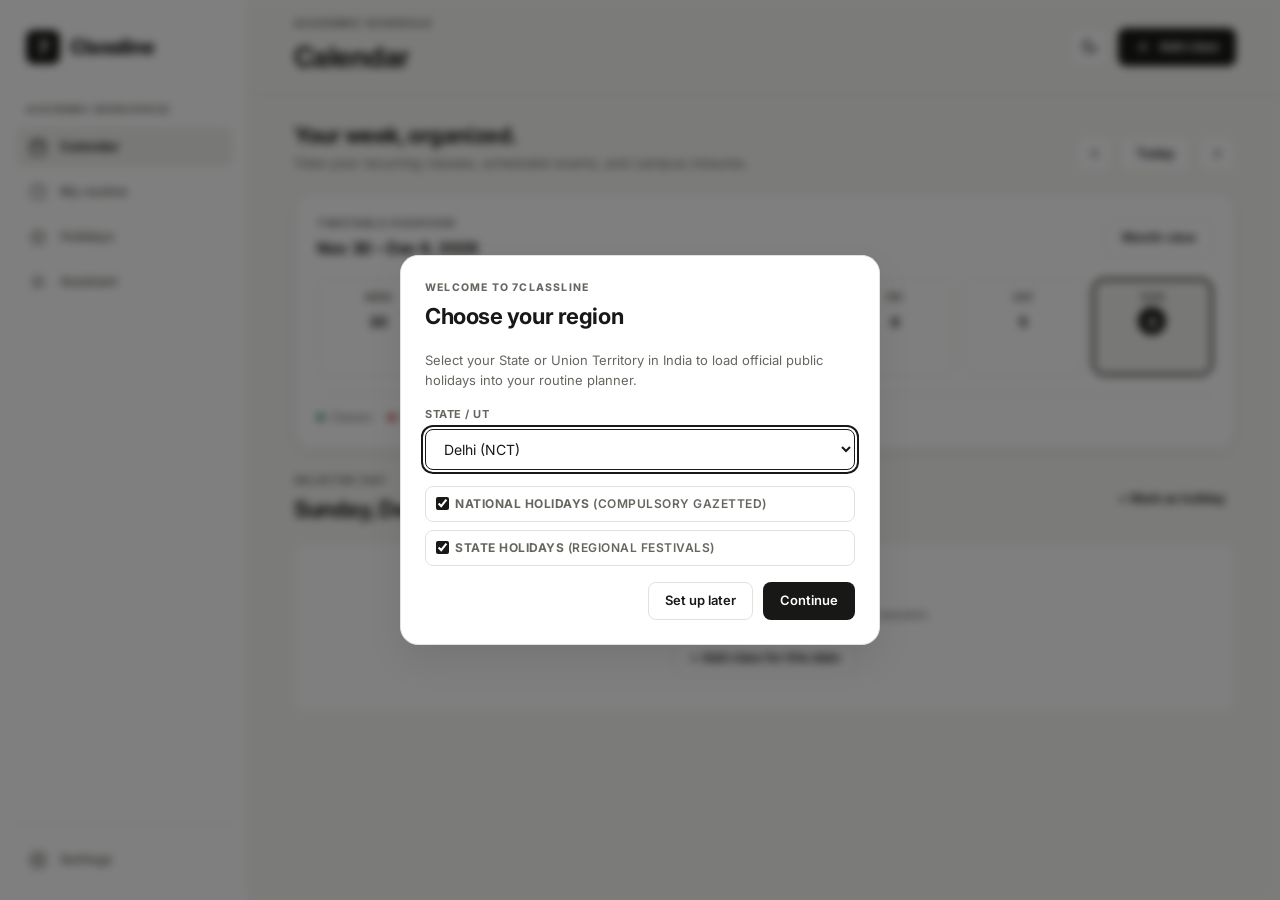
==== commit 42e788e6: "update index.html" ====
--- a/index.html
+++ b/index.html
@@ -3,114 +3,121 @@
 <head>
   <meta charset="UTF-8">
   <meta name="viewport" content="width=device-width, initial-scale=1.0, viewport-fit=cover">
-  <meta name="theme-color" content="#f6f6f4">
-  <meta name="description" content="A clean, student-friendly academic timetable and routine planner with holiday calendar updates and smart assistant support.">
+  <meta name="theme-color" content="#f7f7f5">
+  <meta name="description" content="A robust, student-friendly academic timetable and routine planner with holiday calendar updates and smart assistant support.">
   <title>Classline — Academic Routine Planner</title>
   <link rel="icon" href="assets/favicon.svg" type="image/svg+xml">
   <link rel="manifest" href="manifest.json">
   
-  <!-- Google Font: Inter -->
   <link rel="preconnect" href="https://fonts.googleapis.com">
   <link rel="preconnect" href="https://fonts.gstatic.com" crossorigin>
   <link href="https://fonts.googleapis.com/css2?family=Inter:wght@400;500;600;700;800&display=swap" rel="stylesheet">
 
   <style>
+    /* ==========================================================================
+       CSS Custom Properties & Color Systems (Light / Dark)
+       ========================================================================== */
     :root {
       color-scheme: light;
       --bg: #f7f7f5;
       --surface: #ffffff;
       --surface-soft: #f1f1ed;
-      --surface-muted: #e7e7e2;
+      --surface-muted: #e6e6e0;
       --text: #181816;
-      --muted: #6e6e69;
-      --border: #e3e3dc;
+      --muted: #666660;
+      --border: #e2e2dc;
       --border-focus: #181816;
       --accent: #181816;
       --accent-text: #ffffff;
       --accent-hover: #2e2e2c;
-      --green: #25783f;
-      --green-soft: #ebf5ee;
-      --green-border: #c6e6cf;
-      --red: #c23333;
-      --red-soft: #fdeeee;
-      --red-border: #f8c8c8;
-
-      /* Standardized Holiday Category Colors */
+
+      --green: #1f7a3e;
+      --green-soft: #eaf6ee;
+      --green-border: #bce3c8;
+      --red: #c53030;
+      --red-soft: #feecec;
+      --red-border: #f8c0c0;
+
+      /* Holiday Category System - Light */
       --cat-national: #b91c1c;
       --cat-national-bg: #fee2e2;
       --cat-national-border: #fca5a5;
 
-      --cat-state: #0d9488;
-      --cat-state-bg: #ccfbf1;
-      --cat-state-border: #99f6e4;
-
-      --cat-academic: #2563eb;
+      --cat-state: #6b21a8;
+      --cat-state-bg: #f3e8ff;
+      --cat-state-border: #d8b4fe;
+
+      --cat-academic: #1d4ed8;
       --cat-academic-bg: #dbeafe;
       --cat-academic-border: #93c5fd;
 
-      --cat-cultural: #d97706;
+      --cat-cultural: #b45309;
       --cat-cultural-bg: #fef3c7;
-      --cat-cultural-border: #fde68a;
-
-      --cat-institutional: #4f46e5;
-      --cat-institutional-bg: #e0e7ff;
-      --cat-institutional-border: #c7d2fe;
+      --cat-cultural-border: #fcd34d;
+
+      --cat-institutional: #475569;
+      --cat-institutional-bg: #f1f5f9;
+      --cat-institutional-border: #cbd5e1;
 
       --radius-sm: 8px;
       --radius-md: 12px;
       --radius-lg: 18px;
-      --shadow-sm: 0 2px 6px rgba(0, 0, 0, 0.04);
-      --shadow: 0 8px 24px rgba(0, 0, 0, 0.04);
-      --shadow-lg: 0 18px 45px rgba(0, 0, 0, 0.08);
-      --nav-height: 64px;
+      --shadow-sm: 0 1px 3px rgba(0, 0, 0, 0.05);
+      --shadow: 0 6px 18px rgba(0, 0, 0, 0.04);
+      --shadow-lg: 0 16px 36px rgba(0, 0, 0, 0.08);
       --font: 'Inter', -apple-system, BlinkMacSystemFont, "Segoe UI", Roboto, sans-serif;
     }
 
     :root[data-theme="dark"] {
       color-scheme: dark;
       --bg: #121212;
-      --surface: #1a1a1a;
+      --surface: #1b1b1b;
       --surface-soft: #242424;
-      --surface-muted: #2f2f2f;
-      --text: #f4f4f0;
-      --muted: #a0a098;
-      --border: #323230;
-      --border-focus: #f0f0eb;
-      --accent: #f4f4f0;
+      --surface-muted: #2d2d2d;
+      --text: #f5f5f2;
+      --muted: #a3a39e;
+      --border: #333330;
+      --border-focus: #f5f5f2;
+      --accent: #f5f5f2;
       --accent-text: #121212;
-      --accent-hover: #e2e2dd;
-      --green: #52c47a;
-      --green-soft: #172d1f;
-      --green-border: #234731;
+      --accent-hover: #e2e2de;
+
+      --green: #48bb78;
+      --green-soft: #162b1d;
+      --green-border: #224b2f;
       --red: #f87171;
-      --red-soft: #381c1c;
-      --red-border: #5c2424;
-
+      --red-soft: #381919;
+      --red-border: #5e2424;
+
+      /* Holiday Category System - Dark */
       --cat-national: #fca5a5;
-      --cat-national-bg: #3b1717;
+      --cat-national-bg: #451010;
       --cat-national-border: #7f1d1d;
 
-      --cat-state: #5eead4;
-      --cat-state-bg: #113835;
-      --cat-state-border: #134e4a;
+      --cat-state: #d8b4fe;
+      --cat-state-bg: #32114d;
+      --cat-state-border: #6b21a8;
 
       --cat-academic: #93c5fd;
-      --cat-academic-bg: #172a4d;
+      --cat-academic-bg: #132448;
       --cat-academic-border: #1e40af;
 
       --cat-cultural: #fcd34d;
-      --cat-cultural-bg: #3f2814;
+      --cat-cultural-bg: #3f2709;
       --cat-cultural-border: #78350f;
 
-      --cat-institutional: #c7d2fe;
-      --cat-institutional-bg: #1e224d;
-      --cat-institutional-border: #3730a3;
-
-      --shadow-sm: 0 2px 6px rgba(0, 0, 0, 0.2);
-      --shadow: 0 8px 24px rgba(0, 0, 0, 0.35);
-      --shadow-lg: 0 18px 45px rgba(0, 0, 0, 0.5);
-    }
-
+      --cat-institutional: #cbd5e1;
+      --cat-institutional-bg: #1e293b;
+      --cat-institutional-border: #475569;
+
+      --shadow-sm: 0 1px 3px rgba(0, 0, 0, 0.3);
+      --shadow: 0 6px 18px rgba(0, 0, 0, 0.4);
+      --shadow-lg: 0 16px 36px rgba(0, 0, 0, 0.6);
+    }
+
+    /* ==========================================================================
+       Reset & Base Styles
+       ========================================================================== */
     *, *::before, *::after {
       box-sizing: border-box;
       margin: 0;
@@ -120,7 +127,6 @@
     html {
       min-width: 320px;
       scroll-behavior: smooth;
-      scroll-padding-top: 80px;
       font-size: 14px;
     }
 
@@ -130,24 +136,9 @@
       font-family: var(--font);
       line-height: 1.5;
       -webkit-font-smoothing: antialiased;
-      transition: background-color 180ms ease, color 180ms ease;
+      transition: background-color 150ms ease, color 150ms ease;
       min-height: 100vh;
       width: 100%;
-    }
-
-    ::-webkit-scrollbar {
-      width: 6px;
-      height: 6px;
-    }
-    ::-webkit-scrollbar-track {
-      background: transparent;
-    }
-    ::-webkit-scrollbar-thumb {
-      background: var(--border);
-      border-radius: 999px;
-    }
-    ::-webkit-scrollbar-thumb:hover {
-      background: var(--muted);
     }
 
     button, input, textarea, select {
@@ -169,26 +160,16 @@
 
     input, textarea, select {
       width: 100%;
-      padding: 10px 13px;
+      padding: 10px 14px;
       border: 1px solid var(--border);
       border-radius: var(--radius-sm);
       background: var(--surface);
       color: var(--text);
-      transition: border-color 150ms ease, box-shadow 150ms ease;
+      transition: border-color 150ms ease;
     }
 
     input:focus, textarea:focus, select:focus {
       border-color: var(--border-focus);
-    }
-
-    textarea {
-      resize: vertical;
-      min-height: 90px;
-    }
-
-    input::placeholder, textarea::placeholder {
-      color: var(--muted);
-      opacity: 0.75;
     }
 
     label {
@@ -201,55 +182,37 @@
       color: var(--muted);
     }
 
-    h1, h2, h3, h4 {
+    h1, h2, h3 {
       color: var(--text);
       font-weight: 700;
       letter-spacing: -0.02em;
     }
 
-    h1 {
-      font-size: clamp(22px, 3.2vw, 30px);
-      letter-spacing: -0.03em;
-    }
-
-    h2 {
-      font-size: clamp(18px, 2.4vw, 24px);
-    }
-
-    h3 {
-      font-size: 16px;
-    }
-
-    p {
-      color: var(--muted);
-    }
-
-    .muted {
-      color: var(--muted);
-    }
-
-    .small {
-      font-size: 11px;
-    }
+    h1 { font-size: clamp(22px, 3.2vw, 28px); }
+    h2 { font-size: clamp(18px, 2.4vw, 22px); }
+    h3 { font-size: 16px; }
+
+    p { color: var(--muted); }
+    .muted { color: var(--muted); }
+    .small { font-size: 11px; }
 
     .eyebrow {
       display: block;
       color: var(--muted);
-      font-size: 10px;
+      font-size: 10.5px;
       font-weight: 750;
-      letter-spacing: 1.5px;
+      letter-spacing: 1.2px;
       text-transform: uppercase;
       margin-bottom: 4px;
     }
 
-    /* App Shell */
+    /* Layout */
     .app-shell {
       display: flex;
       min-height: 100vh;
       width: 100%;
     }
 
-    /* Desktop Sidebar */
     .sidebar {
       position: fixed;
       top: 0;
@@ -262,7 +225,6 @@
       padding: 24px 16px 20px;
       background: var(--surface);
       border-right: 1px solid var(--border);
-      transition: transform 200ms ease;
     }
 
     .brand {
@@ -290,10 +252,6 @@
       font-size: 18px;
     }
 
-    .brand-period {
-      color: var(--muted);
-    }
-
     .sidebar-label {
       margin: 32px 10px 10px;
       color: var(--muted);
@@ -314,22 +272,18 @@
       width: 100%;
       padding: 10px 12px;
       border-radius: var(--radius-sm);
-      background: transparent;
       color: var(--muted);
       font-size: 13px;
       font-weight: 600;
       text-align: left;
-      transition: all 140ms ease;
-    }
-
-    .nav-item:hover {
+      transition: background-color 140ms ease, color 140ms ease;
+    }
+
+    .nav-item:hover, .nav-item.active {
       background: var(--surface-soft);
       color: var(--text);
     }
-
     .nav-item.active {
-      background: var(--surface-soft);
-      color: var(--text);
       font-weight: 700;
     }
 
@@ -340,7 +294,6 @@
       height: 20px;
       flex-shrink: 0;
     }
-
     .nav-symbol svg {
       width: 18px;
       height: 18px;
@@ -355,61 +308,36 @@
       border-top: 1px solid var(--border);
     }
 
-    .storage-indicator {
-      display: flex;
-      align-items: center;
-      gap: 8px;
-      padding: 6px 12px;
-      color: var(--muted);
-      font-size: 11px;
-      font-weight: 500;
-    }
-
-    .status-dot {
-      width: 8px;
-      height: 8px;
-      border-radius: 50%;
-      background: var(--green);
-      display: inline-block;
-      box-shadow: 0 0 0 2px var(--green-soft);
-    }
-
-    /* Main Area */
     .main-area {
       flex: 1 1 0%;
       min-width: 0;
       margin-left: 250px;
-      padding: 0 clamp(16px, 3.5vw, 48px) calc(100px + env(safe-area-inset-bottom, 20px));
+      padding: 0 clamp(16px, 3.5vw, 44px) calc(90px + env(safe-area-inset-bottom, 20px));
       min-height: 100vh;
-      position: relative;
-    }
-
-    /* Sticky Topbar Header */
+    }
+
+    /* Topbar */
     .topbar {
-      position: -webkit-sticky;
       position: sticky;
       top: 0;
-      z-index: 50;
+      z-index: 30;
       display: flex;
       align-items: center;
       justify-content: space-between;
       gap: 14px;
-      margin: 0 calc(clamp(16px, 3.5vw, 48px) * -1) 24px;
-      padding: 16px clamp(16px, 3.5vw, 48px);
+      margin: 0 calc(clamp(16px, 3.5vw, 44px) * -1) 24px;
+      padding: 16px clamp(16px, 3.5vw, 44px);
       background: var(--bg);
-      background: color-mix(in srgb, var(--bg) 90%, transparent);
-      backdrop-filter: blur(14px);
-      -webkit-backdrop-filter: blur(14px);
+      background: color-mix(in srgb, var(--bg) 92%, transparent);
+      backdrop-filter: blur(12px);
+      -webkit-backdrop-filter: blur(12px);
       border-bottom: 1px solid var(--border);
-      box-shadow: 0 1px 3px rgba(0, 0, 0, 0.02);
-      transition: background-color 180ms ease, border-color 180ms ease;
     }
 
     .topbar-actions {
       display: flex;
       align-items: center;
       gap: 10px;
-      flex-shrink: 0;
     }
 
     /* Buttons */
@@ -435,7 +363,6 @@
     }
     .primary-button:hover {
       background: var(--accent-hover);
-      transform: translateY(-1px);
     }
 
     .secondary-button {
@@ -446,7 +373,6 @@
     .secondary-button:hover {
       background: var(--surface-soft);
       border-color: var(--border-focus);
-      transform: translateY(-1px);
     }
 
     .icon-button {
@@ -458,7 +384,6 @@
       background: var(--surface);
       color: var(--text);
       border: 1px solid var(--border);
-      flex-shrink: 0;
     }
     .icon-button:hover {
       background: var(--surface-soft);
@@ -475,12 +400,10 @@
       color: var(--text);
       padding: 6px 10px;
     }
-    .text-button:hover {
-      color: var(--muted);
-    }
+    .text-button:hover { color: var(--muted); }
 
     .small-button {
-      padding: 6px 12px;
+      padding: 5px 12px;
       font-size: 12px;
       min-height: 30px;
       border-radius: var(--radius-sm);
@@ -490,9 +413,7 @@
       font-weight: 600;
       white-space: nowrap;
     }
-    .small-button:hover {
-      background: var(--surface-soft);
-    }
+    .small-button:hover { background: var(--surface-soft); }
 
     .danger-button {
       color: var(--red) !important;
@@ -505,43 +426,22 @@
     /* Views */
     .view {
       display: none;
-      animation: fadeIn 180ms ease forwards;
-      scroll-margin-top: 90px;
-      width: 100%;
-    }
-    .view.active {
-      display: block;
-    }
+      animation: fadeIn 150ms ease forwards;
+    }
+    .view.active { display: block; }
 
     @keyframes fadeIn {
-      from { opacity: 0; transform: translateY(3px); }
+      from { opacity: 0; transform: translateY(2px); }
       to { opacity: 1; transform: translateY(0); }
     }
 
-    /* Cards & Panels */
-    .welcome-row {
-      display: flex;
-      justify-content: space-between;
-      align-items: flex-end;
-      gap: 16px;
-      margin-bottom: 24px;
-      flex-wrap: wrap;
-    }
-
-    .week-controls {
-      display: flex;
-      align-items: center;
-      gap: 6px;
-    }
-
-    .calendar-card, .panel {
+    .calendar-card, .panel, .settings-card {
       margin-bottom: 24px;
       padding: 22px;
       background: var(--surface);
       border: 1px solid var(--border);
       border-radius: var(--radius-lg);
       box-shadow: var(--shadow);
-      width: 100%;
     }
 
     .calendar-heading, .panel-heading, .section-heading, .dialog-heading {
@@ -553,52 +453,22 @@
       flex-wrap: wrap;
     }
 
-    .section-intro {
-      margin-bottom: 24px;
-    }
-
-    /* Informational & Status Callouts */
-    .info-callout {
+    .welcome-row {
       display: flex;
-      gap: 12px;
-      padding: 14px 16px;
-      border-radius: var(--radius-md);
-      background: var(--surface-soft);
-      border: 1px solid var(--border);
+      justify-content: space-between;
+      align-items: flex-end;
+      gap: 16px;
       margin-bottom: 20px;
-      font-size: 12px;
-      line-height: 1.5;
-    }
-    .info-callout svg {
-      width: 18px;
-      height: 18px;
-      flex-shrink: 0;
-      color: var(--muted);
-      margin-top: 2px;
-    }
-    .info-callout.warning {
-      background: var(--red-soft);
-      border-color: var(--red-border);
-      color: var(--text);
-    }
-    .info-callout.warning svg {
-      color: var(--red);
-    }
-    .info-callout.notice {
-      background: #eff6ff;
-      border-color: #bfdbfe;
-      color: #1e3a8a;
-    }
-    :root[data-theme="dark"] .info-callout.notice {
-      background: #172554;
-      border-color: #1e40af;
-      color: #bfdbfe;
-    }
-    .info-callout.notice svg {
-      color: #2563eb;
-    }
-
-    /* Category Badges */
+      flex-wrap: wrap;
+    }
+
+    .week-controls {
+      display: flex;
+      align-items: center;
+      gap: 6px;
+    }
+
+    /* Category Badges & Indicators */
     .badge-category {
       display: inline-flex;
       align-items: center;
@@ -621,6 +491,7 @@
       border-radius: 50%;
       background: currentColor;
     }
+
     .badge-category.national {
       color: var(--cat-national);
       background: var(--cat-national-bg);
@@ -659,8 +530,6 @@
       color: var(--muted);
       text-transform: uppercase;
       letter-spacing: 0.3px;
-      white-space: nowrap;
-      flex-shrink: 0;
     }
 
     /* Filter Bar */
@@ -670,19 +539,15 @@
       gap: 8px;
       margin-bottom: 20px;
       overflow-x: auto;
-      overflow-y: hidden;
-      white-space: nowrap;
-      padding: 4px 2px 10px 2px;
-      -webkit-overflow-scrolling: touch;
+      padding-bottom: 6px;
       scrollbar-width: thin;
-      width: 100%;
     }
 
     .filter-chip {
       display: inline-flex;
       align-items: center;
       gap: 6px;
-      padding: 7px 14px;
+      padding: 6px 14px;
       border-radius: 999px;
       font-size: 12px;
       font-weight: 600;
@@ -690,7 +555,6 @@
       background: var(--surface);
       color: var(--muted);
       white-space: nowrap;
-      flex-shrink: 0;
       transition: all 130ms ease;
     }
     .filter-chip:hover {
@@ -702,7 +566,7 @@
       color: var(--accent-text);
       border-color: var(--accent);
     }
-    .filter-chip .count-pill {
+    .count-pill {
       font-size: 10px;
       padding: 1px 6px;
       border-radius: 999px;
@@ -714,7 +578,7 @@
       color: var(--accent-text);
     }
 
-    /* Week Grid */
+    /* Week & Month Calendar Grid */
     .week-grid {
       display: grid;
       grid-template-columns: repeat(7, minmax(0, 1fr));
@@ -723,7 +587,7 @@
     }
 
     .day-cell {
-      min-height: 105px;
+      min-height: 98px;
       padding: 10px 4px 8px;
       background: var(--surface);
       border: 1px solid var(--border);
@@ -734,7 +598,6 @@
       text-align: center;
       transition: all 130ms ease;
       cursor: pointer;
-      min-width: 0;
     }
     .day-cell:hover {
       background: var(--surface-soft);
@@ -764,48 +627,45 @@
       font-size: 14px;
       margin-bottom: 6px;
     }
-    .day-cell.today .day-number {
+    .day-cell.today .day-number, .month-day.today .month-day-number {
       background: var(--accent);
       color: var(--accent-text);
+      border-radius: 50%;
+    }
+    .month-day.today .month-day-number {
+      display: inline-grid;
+      place-items: center;
+      width: 22px;
+      height: 22px;
     }
 
     .cell-indicators {
       display: flex;
       align-items: center;
       justify-content: center;
-      gap: 5px;
+      gap: 4px;
       margin-top: auto;
-      min-height: 18px;
-      padding: 2px 4px;
-      border-radius: 999px;
-      max-width: 100%;
-    }
-    .cell-dot {
-      width: 8px;
-      height: 8px;
+      min-height: 12px;
+      padding: 2px 0;
+    }
+
+    /* Calendar Dots System */
+    .cell-dot, .legend-dot {
+      width: 7px;
+      height: 7px;
       border-radius: 50%;
       flex-shrink: 0;
       display: inline-block;
-      box-shadow: 0 0 0 1px var(--surface);
-    }
-    .cell-dot.class-dot {
-      background: var(--green);
-    }
-    .cell-dot.holiday-dot {
-      background: var(--red);
-    }
-    .cell-dot-count {
-      font-size: 10px;
-      font-weight: 700;
-      line-height: 1;
-      color: var(--muted);
-    }
-    .cell-dot-count.green {
-      color: var(--green);
-    }
-    .cell-dot-count.red {
-      color: var(--red);
-    }
+    }
+
+    .cell-dot.class-dot, .legend-dot.class-dot { background: var(--green); }
+    .cell-dot.holiday-dot, .legend-dot.holiday-dot { background: var(--cat-institutional); }
+    .cell-dot.holiday-dot.national, .legend-dot.holiday-dot.national { background: var(--cat-national); }
+    .cell-dot.holiday-dot.state, .legend-dot.holiday-dot.state { background: var(--cat-state); }
+    .cell-dot.holiday-dot.academic, .legend-dot.holiday-dot.academic { background: var(--cat-academic); }
+    .cell-dot.holiday-dot.cultural, .legend-dot.holiday-dot.cultural { background: var(--cat-cultural); }
+    .cell-dot.holiday-dot.institutional, .legend-dot.holiday-dot.institutional { background: var(--cat-institutional); }
+    .legend-dot.today-dot { background: var(--accent); }
 
     /* Month Grid */
     .month-grid {
@@ -825,8 +685,8 @@
     }
 
     .month-day {
-      min-height: 62px;
-      padding: 6px 8px 6px;
+      min-height: 64px;
+      padding: 6px 8px;
       background: var(--surface);
       border: 1px solid var(--border);
       border-radius: var(--radius-sm);
@@ -836,11 +696,8 @@
       justify-content: space-between;
       align-items: flex-start;
       transition: all 130ms ease;
-      min-width: 0;
-    }
-    .month-day:hover {
-      background: var(--surface-soft);
-    }
+    }
+    .month-day:hover { background: var(--surface-soft); }
     .month-day.empty {
       background: transparent;
       border-color: transparent;
@@ -850,16 +707,13 @@
       border-color: var(--accent);
       box-shadow: inset 0 0 0 1.5px var(--accent);
     }
-    .month-day.today {
-      background: var(--surface-soft);
-      font-weight: 700;
-    }
 
     .month-day-number {
       font-size: 12px;
       font-weight: 600;
       line-height: 1;
     }
+
     .month-indicators {
       display: flex;
       align-items: center;
@@ -868,15 +722,14 @@
       min-height: 10px;
     }
 
-    /* Legend */
     .calendar-legend {
       display: flex;
       align-items: center;
       gap: 16px;
-      margin-top: 20px;
-      padding-top: 16px;
+      margin-top: 18px;
+      padding-top: 14px;
       border-top: 1px solid var(--border);
-      font-size: 11px;
+      font-size: 11.5px;
       color: var(--muted);
       flex-wrap: wrap;
     }
@@ -885,20 +738,11 @@
       align-items: center;
       gap: 6px;
     }
-    .legend-dot {
-      width: 8px;
-      height: 8px;
-      border-radius: 50%;
-      display: inline-block;
-    }
-    .legend-dot.class-dot { background: var(--green); }
-    .legend-dot.holiday-dot { background: var(--red); }
-    .legend-dot.today-dot { background: var(--accent); }
 
     /* Class and Holiday Cards */
     .class-list {
       display: grid;
-      gap: 12px;
+      gap: 10px;
       width: 100%;
     }
 
@@ -906,18 +750,14 @@
       display: flex;
       align-items: center;
       gap: 14px;
-      padding: 16px 18px;
+      padding: 14px 18px;
       background: var(--surface);
       border: 1px solid var(--border);
       border-radius: var(--radius-md);
       box-shadow: var(--shadow-sm);
       transition: border-color 150ms ease;
-      width: 100%;
-      overflow: hidden;
-    }
-    .class-card:hover {
-      border-color: var(--border-focus);
-    }
+    }
+    .class-card:hover { border-color: var(--border-focus); }
 
     .class-time {
       flex-shrink: 0;
@@ -947,35 +787,28 @@
       align-items: center;
       gap: 8px;
       flex-wrap: wrap;
-      margin-bottom: 4px;
+      margin-bottom: 2px;
     }
     .class-details h3 {
-      font-size: 15px;
+      font-size: 14.5px;
       font-weight: 700;
       word-break: break-word;
-      overflow-wrap: anywhere;
-      white-space: normal;
-      margin: 0;
     }
     .class-details p {
       font-size: 12px;
       color: var(--muted);
       word-break: break-word;
-      overflow-wrap: anywhere;
-      white-space: normal;
-      margin: 0;
     }
 
     .card-actions {
       display: flex;
       align-items: center;
       gap: 8px;
-      flex-shrink: 0;
       margin-left: auto;
     }
 
     .empty-state {
-      padding: 38px 20px;
+      padding: 34px 20px;
       text-align: center;
       border: 1.5px dashed var(--border);
       border-radius: var(--radius-md);
@@ -989,14 +822,42 @@
     }
     .empty-state p {
       font-size: 13px;
-      margin-bottom: 16px;
-    }
-
-    /* Timetable Assistant */
-    .assistant-panel {
-      max-width: 820px;
-      position: relative;
-    }
+      margin-bottom: 14px;
+    }
+
+    /* Callouts & Banners */
+    .info-callout {
+      display: flex;
+      gap: 12px;
+      padding: 14px 16px;
+      border-radius: var(--radius-md);
+      background: var(--surface-soft);
+      border: 1px solid var(--border);
+      margin-bottom: 20px;
+      font-size: 12px;
+      line-height: 1.5;
+    }
+    .info-callout svg {
+      width: 18px;
+      height: 18px;
+      flex-shrink: 0;
+      color: var(--muted);
+      margin-top: 2px;
+    }
+    .info-callout.warning {
+      background: var(--red-soft);
+      border-color: var(--red-border);
+      color: var(--text);
+    }
+    .info-callout.warning svg { color: var(--red); }
+    .info-callout.notice {
+      background: var(--cat-academic-bg);
+      border-color: var(--cat-academic-border);
+      color: var(--cat-academic);
+    }
+
+    /* Assistant Screen */
+    .assistant-panel { max-width: 820px; }
     .step-badge {
       display: inline-flex;
       align-items: center;
@@ -1026,77 +887,42 @@
       flex-wrap: wrap;
     }
 
-    .full-width {
-      width: 100%;
-      margin-top: 18px;
-    }
+    .full-width { width: 100%; margin-top: 18px; }
 
     .status-message {
-      margin-top: 14px;
+      margin-top: 12px;
       font-size: 13px;
       font-weight: 600;
       min-height: 20px;
-      padding: 6px 0;
-    }
-    .status-message.error {
-      color: var(--red);
-    }
-    .status-message.success {
-      color: var(--green);
-    }
-
-    /* Import Review Box */
+    }
+    .status-message.error { color: var(--red); }
+    .status-message.success { color: var(--green); }
+
     .import-review {
       margin-top: 20px;
-      padding: 20px;
+      padding: 18px;
       border-radius: var(--radius-md);
       background: var(--surface-soft);
       border: 1px solid var(--border);
-      animation: fadeIn 180ms ease forwards;
-    }
-    .import-review h3 {
-      margin-bottom: 8px;
-    }
+    }
+    .import-review h3 { margin-bottom: 6px; }
 
     .import-options {
       display: grid;
-      gap: 12px;
-      margin: 16px 0;
-    }
-
+      gap: 10px;
+      margin: 14px 0;
+    }
     .import-option {
       display: flex;
       align-items: flex-start;
       gap: 12px;
-      padding: 14px;
+      padding: 12px 14px;
       background: var(--surface);
       border: 1.5px solid var(--border);
       border-radius: var(--radius-sm);
       cursor: pointer;
-      transition: all 130ms ease;
-    }
-    .import-option:hover {
-      border-color: var(--border-focus);
-    }
-    .import-option input[type="radio"] {
-      width: auto;
-      margin-top: 3px;
-      accent-color: var(--accent);
-    }
-    .import-option span {
-      display: grid;
-      gap: 3px;
-    }
-    .import-option strong {
-      font-size: 13px;
-      color: var(--text);
-    }
-    .import-option small {
-      font-size: 11px;
-      color: var(--muted);
-      line-height: 1.4;
-    }
-
+    }
+    .import-option input[type="radio"] { width: auto; margin-top: 3px; accent-color: var(--accent); }
     .import-summary {
       padding: 12px 14px;
       border-radius: var(--radius-sm);
@@ -1104,104 +930,44 @@
       border: 1px solid var(--border);
       font-size: 12px;
       line-height: 1.5;
-      color: var(--text);
     }
     .import-summary-pill {
       font-weight: 700;
       padding: 1px 6px;
       border-radius: 4px;
       background: var(--surface-muted);
-      display: inline-block;
       margin: 0 2px;
     }
 
-    /* Settings Screen Layout */
-    .settings-grid {
-      display: grid;
-      gap: 20px;
-      max-width: 860px;
-    }
-
-    .settings-card {
-      background: var(--surface);
-      border: 1px solid var(--border);
-      border-radius: var(--radius-lg);
-      padding: 22px 24px;
-      box-shadow: var(--shadow);
-      display: flex;
-      flex-direction: column;
-      gap: 18px;
-    }
-
+    /* Settings Components */
+    .settings-grid { display: grid; gap: 20px; max-width: 860px; }
+    .settings-card { display: flex; flex-direction: column; gap: 18px; }
     .settings-card-header {
       display: flex;
       align-items: flex-start;
       justify-content: space-between;
       gap: 12px;
-      padding-bottom: 14px;
+      padding-bottom: 12px;
       border-bottom: 1px solid var(--border);
     }
-
-    .settings-card-title-group h3 {
-      font-size: 16px;
-      font-weight: 700;
-      margin-bottom: 4px;
-      display: flex;
-      align-items: center;
-      gap: 8px;
-    }
-
-    .settings-card-title-group p {
-      font-size: 12px;
-      margin: 0;
-    }
-
     .settings-block {
       display: flex;
       align-items: center;
       justify-content: space-between;
       gap: 16px;
-      padding: 14px 16px;
+      padding: 12px 14px;
       background: var(--surface-soft);
       border: 1px solid var(--border);
       border-radius: var(--radius-md);
-      transition: border-color 140ms ease;
-    }
-
-    .settings-block:hover {
-      border-color: var(--border-focus);
-    }
-
-    .settings-block-info {
-      flex: 1 1 0%;
-      min-width: 0;
-    }
-
-    .settings-block-info strong {
-      font-size: 13px;
-      display: flex;
-      align-items: center;
-      gap: 8px;
-      margin-bottom: 2px;
-    }
-
-    .settings-block-info p {
-      font-size: 11.5px;
-      margin: 0;
-      line-height: 1.45;
-    }
-
-    /* Switch Component */
+    }
+
     .switch-label {
       display: flex;
       align-items: center;
-      gap: 10px;
       cursor: pointer;
-      user-select: none;
       flex-shrink: 0;
     }
     .switch-input {
-      position: relative;
       appearance: none;
       -webkit-appearance: none;
       width: 44px;
@@ -1209,7 +975,7 @@
       background: var(--border);
       border-radius: 999px;
       cursor: pointer;
-      outline: none;
+      position: relative;
       border: none;
       padding: 0;
       transition: background-color 160ms ease;
@@ -1223,32 +989,12 @@
       top: 3px;
       border-radius: 50%;
       background: #ffffff;
+      transition: transform 160ms ease;
       box-shadow: 0 1px 3px rgba(0,0,0,0.25);
-      transition: transform 160ms ease;
-    }
-    .switch-input:checked {
-      background: var(--accent);
-    }
-    .switch-input:checked::before {
-      transform: translateX(20px);
-    }
-
-    /* Region Selector Row */
-    .state-picker-row {
-      display: flex;
-      flex-direction: column;
-      gap: 6px;
-      padding: 14px 16px;
-      background: var(--surface-soft);
-      border: 1px solid var(--border);
-      border-radius: var(--radius-md);
-    }
-    .state-picker-row label {
-      margin: 0;
-      font-size: 10.5px;
-    }
-
-    /* Stats Overview Grid */
+    }
+    .switch-input:checked { background: var(--accent); }
+    .switch-input:checked::before { transform: translateX(20px); }
+
     .stats-grid {
       display: grid;
       grid-template-columns: repeat(3, 1fr);
@@ -1265,27 +1011,15 @@
       font-size: 22px;
       font-weight: 800;
       color: var(--text);
-      line-height: 1.1;
-      margin-bottom: 2px;
     }
     .stat-label {
-      font-size: 10.5px;
-      font-weight: 650;
+      font-size: 10px;
+      font-weight: 700;
       text-transform: uppercase;
-      letter-spacing: 0.6px;
       color: var(--muted);
-    }
-
-    /* Reset Timetable Card */
-    .danger-card {
-      border-color: var(--red-border);
-      background: color-mix(in srgb, var(--surface) 96%, var(--red-soft));
-    }
-    .danger-card .settings-card-header {
-      border-bottom-color: var(--red-border);
-    }
-
-    /* Weekday Picker */
+      letter-spacing: 0.5px;
+    }
+
     .weekday-picker {
       display: grid;
       grid-template-columns: repeat(4, 1fr);
@@ -1303,22 +1037,14 @@
       font-size: 12px;
       font-weight: 600;
       cursor: pointer;
-      user-select: none;
-    }
-    .weekday-chip input {
-      width: auto;
-      margin: 0;
-      accent-color: var(--accent);
-    }
-    .weekday-chip:hover {
-      background: var(--surface-soft);
-    }
-
-    /* Dialog (Modal) */
+    }
+    .weekday-chip input { width: auto; margin: 0; accent-color: var(--accent); }
+
+    /* Modals & Dialogs */
     .app-dialog {
       width: min(520px, calc(100vw - 32px));
-      max-height: min(88vh, 750px);
-      padding: 26px;
+      max-height: min(88vh, 720px);
+      padding: 24px;
       border: 1px solid var(--border);
       border-radius: var(--radius-lg);
       background: var(--surface);
@@ -1332,65 +1058,6 @@
       backdrop-filter: blur(4px);
     }
 
-    /* Footer */
-    .app-footer {
-      display: flex;
-      justify-content: space-between;
-      align-items: center;
-      margin-top: 48px;
-      padding-top: 20px;
-      border-top: 1px solid var(--border);
-      color: var(--muted);
-      font-size: 11px;
-    }
-
-    /* Mobile Bottom Navigation Tab Bar */
-    .mobile-nav {
-      display: none;
-      position: fixed;
-      inset: auto 0 0 0;
-      z-index: 60;
-      background: var(--surface);
-      background: color-mix(in srgb, var(--surface) 96%, transparent);
-      backdrop-filter: blur(16px);
-      -webkit-backdrop-filter: blur(16px);
-      border-top: 1px solid var(--border);
-      padding: 6px 6px calc(6px + env(safe-area-inset-bottom, 0px));
-      box-shadow: 0 -4px 20px rgba(0,0,0,0.08);
-      width: 100%;
-    }
-    .mobile-nav-inner {
-      display: grid;
-      grid-template-columns: repeat(5, 1fr);
-      max-width: 520px;
-      margin: 0 auto;
-      gap: 2px;
-    }
-    .mobile-nav-item {
-      display: flex;
-      flex-direction: column;
-      align-items: center;
-      justify-content: center;
-      gap: 3px;
-      padding: 6px 2px;
-      border-radius: var(--radius-sm);
-      color: var(--muted);
-      font-size: 10px;
-      font-weight: 600;
-      transition: all 120ms ease;
-      touch-action: manipulation;
-    }
-    .mobile-nav-item svg {
-      width: 20px;
-      height: 20px;
-      stroke-width: 2;
-    }
-    .mobile-nav-item.active {
-      color: var(--accent);
-      font-weight: 750;
-    }
-
-    /* Toast */
     .toast {
       position: fixed;
       right: 24px;
@@ -1425,128 +1092,65 @@
       color: var(--red);
     }
 
-    .hidden {
-      display: none !important;
-    }
-
-    /* Responsive Breakpoints */
+    .mobile-nav {
+      display: none;
+      position: fixed;
+      inset: auto 0 0 0;
+      z-index: 60;
+      background: var(--surface);
+      background: color-mix(in srgb, var(--surface) 96%, transparent);
+      backdrop-filter: blur(14px);
+      border-top: 1px solid var(--border);
+      padding: 6px 6px calc(6px + env(safe-area-inset-bottom, 0px));
+    }
+    .mobile-nav-inner {
+      display: grid;
+      grid-template-columns: repeat(5, 1fr);
+      max-width: 520px;
+      margin: 0 auto;
+    }
+    .mobile-nav-item {
+      display: flex;
+      flex-direction: column;
+      align-items: center;
+      gap: 3px;
+      padding: 6px 2px;
+      color: var(--muted);
+      font-size: 10px;
+      font-weight: 600;
+    }
+    .mobile-nav-item svg { width: 20px; height: 20px; stroke-width: 2; }
+    .mobile-nav-item.active { color: var(--accent); font-weight: 750; }
+
+    .hidden { display: none !important; }
+
     @media (max-width: 900px) {
-      .sidebar {
-        width: 210px;
-      }
-      .main-area {
-        margin-left: 210px;
-      }
+      .sidebar { width: 210px; }
+      .main-area { margin-left: 210px; }
     }
 
     @media (max-width: 720px) {
-      .sidebar {
-        display: none;
-      }
+      .sidebar { display: none; }
       .main-area {
         margin-left: 0;
         padding-left: 14px;
         padding-right: 14px;
         padding-bottom: calc(110px + env(safe-area-inset-bottom, 20px));
-        width: 100%;
-      }
-      .topbar {
-        margin: 0 -14px 20px;
-        padding: 12px 14px;
-      }
-      .mobile-nav {
-        display: block;
-      }
-      .welcome-row {
-        align-items: flex-start;
-      }
-      .week-controls {
-        align-self: flex-start;
-      }
-      .calendar-card, .panel, .settings-card {
-        padding: 16px 14px;
-        border-radius: var(--radius-md);
-      }
-      .class-card {
-        flex-wrap: wrap;
-        gap: 10px 12px;
-        padding: 14px 14px;
-      }
-      .class-time {
-        font-size: 12px;
-        min-width: 80px;
-      }
-      .class-details {
-        min-width: 120px;
-        flex: 1 1 calc(100% - 110px);
-      }
-      .card-actions {
-        width: 100%;
-        justify-content: flex-end;
-        padding-top: 8px;
-        border-top: 1px dashed var(--border);
-        margin-top: 4px;
-      }
-      .day-cell {
-        min-height: 85px;
-        padding: 6px 2px 4px;
-      }
-      .day-name {
-        font-size: 9px;
-      }
-      .day-number {
-        width: 24px;
-        height: 24px;
-        font-size: 12px;
-        margin-bottom: 2px;
-      }
-      .cell-indicators {
-        gap: 3px;
-        min-height: 14px;
-      }
-      .cell-dot {
-        width: 6px;
-        height: 6px;
-      }
-      .cell-dot-count {
-        font-size: 9px;
-      }
-      .month-day {
-        min-height: 48px;
-        padding: 4px;
-      }
-      .month-day-number {
-        font-size: 10px;
-      }
-      .form-row {
-        grid-template-columns: 1fr;
-        gap: 0;
-      }
-      .weekday-picker {
-        grid-template-columns: repeat(2, 1fr);
-      }
-      .stats-grid {
-        grid-template-columns: repeat(3, 1fr);
-        gap: 8px;
-      }
-      .stat-number {
-        font-size: 18px;
-      }
-      .stat-label {
-        font-size: 9px;
-      }
-      .toast {
-        right: 16px;
-        left: 16px;
-        bottom: calc(var(--nav-height) + 16px);
-        max-width: calc(100vw - 32px);
-      }
+      }
+      .topbar { margin: 0 -14px 20px; padding: 12px 14px; }
+      .mobile-nav { display: block; }
+      .day-cell { min-height: 80px; padding: 6px 2px 4px; }
+      .day-name { font-size: 9px; }
+      .day-number { width: 24px; height: 24px; font-size: 12px; }
+      .form-row { grid-template-columns: 1fr; gap: 0; }
+      .weekday-picker { grid-template-columns: repeat(2, 1fr); }
+      .stats-grid { grid-template-columns: repeat(3, 1fr); gap: 8px; }
     }
   </style>
 </head>
 <body>
 
-  <!-- Clean Embedded SVG Sprite Definitions -->
+  <!-- SVG Sprite Definitions -->
   <svg style="display: none;" xmlns="http://www.w3.org/2000/svg">
     <symbol id="icon-calendar" viewBox="0 0 24 24" fill="none" stroke="currentColor">
       <rect x="3" y="4" width="18" height="18" rx="2" ry="2"></rect>
@@ -1612,49 +1216,35 @@
   <div class="app-shell">
     <!-- Desktop Sidebar -->
     <aside class="sidebar" id="sidebar" aria-label="Desktop navigation">
-      <a class="brand" href="#" aria-label="Classline home">
-        <span class="brand-mark">C</span>
-        <span>classline<span class="brand-period">.</span></span>
+      <a class="brand" href="#" aria-label="7Classline home">
+        <span class="brand-mark">7</span>
+        <span>Classline</span>
       </a>
 
       <div class="sidebar-label">ACADEMIC WORKSPACE</div>
 
       <nav class="side-navigation" aria-label="Main navigation">
         <button class="nav-item active" data-view="calendar">
-          <span class="nav-symbol">
-            <svg><use href="#icon-calendar"/></svg>
-          </span>
+          <span class="nav-symbol"><svg><use href="#icon-calendar"/></svg></span>
           Calendar
         </button>
         <button class="nav-item" data-view="routine">
-          <span class="nav-symbol">
-            <svg><use href="#icon-routine"/></svg>
-          </span>
+          <span class="nav-symbol"><svg><use href="#icon-routine"/></svg></span>
           My routine
         </button>
         <button class="nav-item" data-view="holidays">
-          <span class="nav-symbol">
-            <svg><use href="#icon-holiday"/></svg>
-          </span>
+          <span class="nav-symbol"><svg><use href="#icon-holiday"/></svg></span>
           Holidays
         </button>
         <button class="nav-item" data-view="assistant">
-          <span class="nav-symbol">
-            <svg><use href="#icon-ai"/></svg>
-          </span>
-          Timetable assistant
+          <span class="nav-symbol"><svg><use href="#icon-ai"/></svg></span>
+          Assistant
         </button>
       </nav>
 
       <div class="sidebar-bottom">
-        <div class="storage-indicator">
-          <span class="status-dot"></span>
-          <span>Saved securely on this device</span>
-        </div>
         <button class="nav-item" data-view="settings">
-          <span class="nav-symbol">
-            <svg><use href="#icon-settings"/></svg>
-          </span>
+          <span class="nav-symbol"><svg><use href="#icon-settings"/></svg></span>
           Settings
         </button>
       </div>
@@ -1662,14 +1252,14 @@
 
     <!-- Main Content Area -->
     <main class="main-area" id="main-content">
-      <!-- Sticky Topbar Header -->
+      <!-- Sticky Topbar -->
       <header class="topbar">
         <div>
           <span class="eyebrow" id="today-label">ACADEMIC SCHEDULE</span>
           <h1 id="page-title">Calendar</h1>
         </div>
         <div class="topbar-actions">
-          <button class="icon-button" id="theme-toggle" type="button" aria-label="Switch reading theme" title="Switch reading theme">
+          <button class="icon-button" id="theme-toggle" type="button" aria-label="Toggle theme">
             <svg id="theme-icon"><use href="#icon-moon"/></svg>
           </button>
           <button class="primary-button" id="quick-add" type="button">
@@ -1684,7 +1274,7 @@
         <div class="welcome-row">
           <div>
             <h2>Your week, organized.</h2>
-            <p>View your classes, see upcoming days off, and stay ahead of your schedule.</p>
+            <p>View your recurring classes, scheduled exams, and campus closures.</p>
           </div>
           <div class="week-controls">
             <button class="icon-button" id="previous-week" aria-label="Previous period">
@@ -1710,8 +1300,12 @@
           <div class="month-grid hidden" id="month-grid"></div>
 
           <div class="calendar-legend">
-            <span><i class="legend-dot class-dot"></i> Scheduled class</span>
-            <span><i class="legend-dot holiday-dot"></i> Holiday or closure</span>
+            <span><i class="legend-dot class-dot"></i> Classes</span>
+            <span><i class="legend-dot holiday-dot national"></i> National</span>
+            <span><i class="legend-dot holiday-dot state"></i> State</span>
+            <span><i class="legend-dot holiday-dot academic"></i> Academic</span>
+            <span><i class="legend-dot holiday-dot cultural"></i> Cultural</span>
+            <span><i class="legend-dot holiday-dot institutional"></i> Institutional</span>
             <span><i class="legend-dot today-dot"></i> Today</span>
           </div>
         </div>
@@ -1721,147 +1315,102 @@
             <span class="eyebrow">SELECTED DAY</span>
             <h2 id="selected-date-heading">Today's classes</h2>
           </div>
-          <button class="text-button" id="add-holiday-from-calendar">
-            + Mark as holiday
+          <button class="text-button" id="add-holiday-from-calendar">+ Mark as holiday</button>
+        </div>
+
+        <div id="selected-day-content" class="class-list"></div>
+      </section>
+
+      <!-- View: Routine -->
+      <section class="view" id="view-routine">
+        <div class="calendar-heading">
+          <div>
+            <span class="eyebrow">REGULAR CLASSES</span>
+            <h2>My routine</h2>
+            <p>Organize recurring weekly lectures and special single-day academic sessions.</p>
+          </div>
+          <button class="primary-button" id="routine-add-class">
+            <svg style="width:16px;height:16px;stroke-width:2.5;"><use href="#icon-plus"/></svg>
+            Add class
           </button>
         </div>
 
-        <div id="selected-day-content" class="class-list"></div>
-      </section>
-
-      <!-- View: My Routine -->
-      <section class="view" id="view-routine">
-        <div class="section-intro">
-          <span class="eyebrow">REGULAR CLASSES</span>
-          <h2>My routine</h2>
-          <p>Organize recurring weekly lectures and special one-time academic sessions.</p>
-        </div>
-
         <div class="panel">
-          <div class="panel-heading">
-            <div>
-              <h3>All classes</h3>
-              <p>Classes repeat automatically every week unless paused by a scheduled holiday.</p>
-            </div>
-            <button class="primary-button" id="routine-add-class">
-              <svg style="width:16px;height:16px;stroke-width:2.5;"><use href="#icon-plus"/></svg>
-              Add class
-            </button>
-          </div>
-
           <div id="routine-list" class="class-list"></div>
         </div>
       </section>
 
       <!-- View: Holidays -->
       <section class="view" id="view-holidays">
-        <div class="section-intro">
-          <span class="eyebrow">OFFICIAL ACADEMIC CALENDAR</span>
-          <h2>Holidays & college closures</h2>
-          <p>Recurring lectures are automatically paused on marked holiday dates.</p>
-        </div>
-
-        <div class="info-callout">
-          <svg><use href="#icon-info"/></svg>
+        <div class="calendar-heading">
           <div>
-            <strong>Standard Holiday Categories:</strong>
-            <span class="muted">
-              Use <strong>National</strong> for central gazetted holidays, <strong>State</strong> for regional state holidays, <strong>Academic</strong> for exams and semester breaks, <strong>Cultural</strong> for festivals, and <strong>Institutional</strong> for campus-specific closures.
-            </span>
+            <span class="eyebrow">OFFICIAL ACADEMIC CALENDAR</span>
+            <h2>Holidays & campus closures</h2>
+            <p>Recurring lectures are paused automatically on scheduled holiday dates.</p>
+          </div>
+          <div style="display: flex; gap: 8px; flex-wrap: wrap;">
+            <button class="secondary-button" id="holiday-recycle-btn" type="button">
+              <svg style="width:16px;height:16px;stroke-width:2;"><use href="#icon-routine"/></svg>
+              <span>Recover (<span id="trash-count">0</span>)</span>
+            </button>
+            <button class="primary-button" id="add-holiday">
+              <svg style="width:16px;height:16px;stroke-width:2.5;"><use href="#icon-plus"/></svg>
+              Add holiday
+            </button>
           </div>
         </div>
 
+        <div class="filter-bar" id="holiday-filter-bar">
+          <button type="button" class="filter-chip active" data-filter="all">All <span class="count-pill" id="count-all">0</span></button>
+          <button type="button" class="filter-chip" data-filter="national">National <span class="count-pill" id="count-national">0</span></button>
+          <button type="button" class="filter-chip" data-filter="state">State <span class="count-pill" id="count-state">0</span></button>
+          <button type="button" class="filter-chip" data-filter="academic">Academic <span class="count-pill" id="count-academic">0</span></button>
+          <button type="button" class="filter-chip" data-filter="cultural">Cultural <span class="count-pill" id="count-cultural">0</span></button>
+          <button type="button" class="filter-chip" data-filter="institutional">Institutional <span class="count-pill" id="count-institutional">0</span></button>
+        </div>
+
         <div class="panel">
-          <div class="panel-heading">
-            <div>
-              <h3>Scheduled closures</h3>
-              <p>Holidays across all categories that pause scheduled lectures.</p>
-            </div>
-            <div style="display: flex; gap: 8px; flex-wrap: wrap;">
-              <button class="secondary-button" id="holiday-recycle-btn" type="button" title="View and restore deleted holidays">
-                <svg style="width:16px;height:16px;stroke-width:2;"><use href="#icon-routine"/></svg>
-                <span>Recover (<span id="trash-count">0</span>)</span>
-              </button>
-              <button class="primary-button" id="add-holiday">
-                <svg style="width:16px;height:16px;stroke-width:2.5;"><use href="#icon-plus"/></svg>
-                Add holiday
-              </button>
-            </div>
-          </div>
-
-          <!-- Category Filter Bar: Horizontal Touch Scrolling -->
-          <div class="filter-bar" id="holiday-filter-bar">
-            <button type="button" class="filter-chip active" data-filter="all">
-              All <span class="count-pill" id="count-all">0</span>
-            </button>
-            <button type="button" class="filter-chip" data-filter="national">
-              National <span class="count-pill" id="count-national">0</span>
-            </button>
-            <button type="button" class="filter-chip" data-filter="state">
-              State <span class="count-pill" id="count-state">0</span>
-            </button>
-            <button type="button" class="filter-chip" data-filter="academic">
-              Academic <span class="count-pill" id="count-academic">0</span>
-            </button>
-            <button type="button" class="filter-chip" data-filter="cultural">
-              Cultural <span class="count-pill" id="count-cultural">0</span>
-            </button>
-            <button type="button" class="filter-chip" data-filter="institutional">
-              Institutional <span class="count-pill" id="count-institutional">0</span>
-            </button>
-          </div>
-
           <div id="holiday-list" class="class-list"></div>
         </div>
       </section>
 
-      <!-- View: Timetable Assistant -->
+      <!-- View: Assistant -->
       <section class="view" id="view-assistant">
-        <div class="section-intro">
+        <div style="margin-bottom: 24px;">
           <span class="eyebrow">SMART PLANNING</span>
           <h2>Timetable assistant</h2>
-          <p>Describe your timetable in natural English, generate an assistant prompt, and bring the structured routine into your calendar.</p>
+          <p>Describe your syllabus or routine in plain text and import it seamlessly.</p>
         </div>
 
         <div class="panel assistant-panel">
           <div class="step-badge">01</div>
-          <h3>Describe your class routine</h3>
-          <p class="muted">
-            Mention your subjects, class times, weekdays, semester dates, and any planned breaks.
-          </p>
-
-          <label for="routine-description">Routine description</label>
-          <textarea
-            id="routine-description"
-            rows="6"
-            placeholder="Example: I attend college Monday to Friday. Computer Networks is on Monday and Wednesday from 09:30 to 11:00 in Room 204..."
-          ></textarea>
+          <h3>Describe your schedule</h3>
+          <p class="muted">Mention your subjects, timings, recurring days, and semester duration.</p>
+
+          <label for="routine-description">Schedule notes</label>
+          <textarea id="routine-description" rows="5" placeholder="e.g. Distributed Systems on Monday and Wednesday 09:30 to 11:00 in Room 302..."></textarea>
 
           <div class="form-row">
-            <div class="form-field">
+            <div>
               <label for="academic-start">Semester starts</label>
               <input id="academic-start" type="date">
             </div>
-            <div class="form-field">
+            <div>
               <label for="academic-end">Semester ends</label>
               <input id="academic-end" type="date">
             </div>
           </div>
 
-          <button class="primary-button full-width" id="generate-prompt">
-            Generate assistant prompt
-          </button>
+          <button class="primary-button full-width" id="generate-prompt">Generate assistant prompt</button>
         </div>
 
         <div class="panel assistant-panel" id="panel-step-2">
           <div class="step-badge">02</div>
-          <h3>Copy assistant prompt</h3>
-          <p class="muted">
-            Copy this prompt and paste it into ChatGPT, Claude, or Gemini. The prompt instructs the assistant to organize your routine into a clean schedule format.
-          </p>
+          <h3>Copy prompt for AI</h3>
+          <p class="muted">Paste this prompt into Claude, ChatGPT, or Gemini.</p>
 
           <label for="generated-prompt">Generated prompt</label>
-          <textarea id="generated-prompt" rows="8" readonly placeholder="Your generated prompt will appear here once ready..."></textarea>
+          <textarea id="generated-prompt" rows="7" readonly placeholder="Your structured prompt will appear here..."></textarea>
 
           <div class="button-row">
             <button class="secondary-button" id="copy-prompt">Copy prompt</button>
@@ -1871,13 +1420,11 @@
 
         <div class="panel assistant-panel" id="panel-step-3">
           <div class="step-badge">03</div>
-          <h3>Import routine timetable</h3>
-          <p class="muted">
-            Paste the schedule returned by your assistant. You can review all classes and choose how to add them before saving.
-          </p>
-
-          <label for="routine-json">Routine text / data</label>
-          <textarea id="routine-json" rows="8" placeholder='Paste your assistant&#39;s response here...'></textarea>
+          <h3>Import routine</h3>
+          <p class="muted">Paste the structured response from your AI assistant to review and save.</p>
+
+          <label for="routine-json">JSON response</label>
+          <textarea id="routine-json" rows="6" placeholder="Paste response JSON here..."></textarea>
 
           <div class="button-row">
             <button class="secondary-button" id="read-clipboard">Paste from clipboard</button>
@@ -1885,33 +1432,28 @@
           </div>
 
           <p id="assistant-status" class="status-message" role="status"></p>
-
-          <!-- Review & Import Choice Box -->
           <div id="import-preview"></div>
         </div>
       </section>
 
-      <!-- View: Settings (Production Grade & Academic Tone) -->
+      <!-- View: Settings -->
       <section class="view" id="view-settings">
-        <div class="section-intro">
+        <div style="margin-bottom: 24px;">
           <span class="eyebrow">PREFERENCES & AUTOMATION</span>
           <h2>Settings</h2>
-          <p>Manage your academic region, holiday calendar updates, reading appearance, and timetable backups.</p>
+          <p>Manage official holiday updates, reading themes, and timetable backups.</p>
         </div>
 
         <div class="settings-grid">
-          <!-- Card 1: Overview & Metrics -->
+          <!-- Metrics -->
           <div class="settings-card">
             <div class="settings-card-header">
-              <div class="settings-card-title-group">
-                <h3>
-                  <span>Overview & Schedule Metrics</span>
-                </h3>
-                <p>Summary of your locally stored schedule and active entries.</p>
+              <div>
+                <h3>Schedule overview</h3>
+                <p>Summary of your locally stored timetable entries.</p>
               </div>
-              <span class="badge-source">On Device</span>
+              <span class="badge-source">Local Storage</span>
             </div>
-
             <div class="stats-grid">
               <div class="stat-tile">
                 <div class="stat-number" id="stats-class-count">0</div>
@@ -1928,176 +1470,105 @@
             </div>
           </div>
 
-          <!-- Card 2: Official Indian Holidays & Closures -->
+          <!-- Official Holidays Sync -->
           <div class="settings-card">
             <div class="settings-card-header">
-              <div class="settings-card-title-group">
-                <h3>
-                  <span>🇮🇳 Official Indian Holidays & Closures</span>
-                </h3>
-                <p>Automatically receive updates and prevent class conflicts for gazetted national holidays and state-specific festival closures.</p>
+              <div>
+                <h3>🇮🇳 Official Indian holiday updates</h3>
+                <p>Prevent timetable conflicts for gazetted national and state holidays.</p>
               </div>
-              <span class="badge-source" id="sync-status-indicator">Calendar up to date</span>
+              <span class="badge-source" id="sync-status-indicator">Up to date</span>
             </div>
 
-            <!-- State / UT Selector -->
-            <div class="state-picker-row">
+            <div>
               <label for="sync-state-select">Your State or Union Territory</label>
-              <select id="sync-state-select">
-                <!-- Populated via JS with 28 States & 8 Union Territories -->
-              </select>
+              <select id="sync-state-select"></select>
             </div>
 
-            <!-- Notice Banner when state data is not published yet -->
-            <div id="sync-notice-banner" class="info-callout notice hidden" style="margin: 0;">
+            <div id="sync-notice-banner" class="info-callout notice hidden">
               <svg><use href="#icon-info"/></svg>
-              <div style="flex: 1;">
-                <strong>Schedule Status:</strong>
-                <p id="sync-notice-text" style="color: inherit; margin: 2px 0 0;">
-                  Holiday schedule not yet published for this state for this academic year.
-                </p>
+              <span id="sync-notice-text">Holiday schedule not yet published for this state.</span>
+            </div>
+
+            <div id="sync-error-banner" class="info-callout warning hidden">
+              <svg><use href="#icon-info"/></svg>
+              <div>
+                <span>Unable to fetch updates. Please check your connection.</span>
+                <button type="button" class="small-button" id="sync-retry-btn" style="margin-top: 6px;">Try again</button>
               </div>
             </div>
 
-            <!-- Error Banner on Service Unreachable -->
-            <div id="sync-error-banner" class="info-callout warning hidden" style="margin: 0;">
-              <svg><use href="#icon-info"/></svg>
-              <div style="flex: 1;">
-                <strong>Connection Notice:</strong>
-                <p id="sync-error-text" style="color: inherit; margin: 2px 0 8px;">
-                  Unable to connect to holiday calendar service. Please check your internet connection.
-                </p>
-                <button type="button" class="small-button" id="sync-retry-btn" style="border-color: var(--red);">
-                  Try again
-                </button>
-              </div>
-            </div>
-
-            <!-- Central Gazetted Toggle Block -->
             <div class="settings-block">
-              <div class="settings-block-info">
-                <strong>
+              <div>
+                <strong style="display:flex; align-items:center; gap:8px;">
                   <span class="badge-category national">National</span>
                   National gazetted holidays
                 </strong>
-                <p class="muted">
-                  Includes nationwide compulsory holidays (Republic Day, Independence Day, Gandhi Jayanti, Diwali, Eid, Christmas, etc.). Turning off removes national holiday dates from your schedule.
-                </p>
+                <p class="muted">Includes nationwide compulsory holidays.</p>
               </div>
               <label class="switch-label">
                 <input type="checkbox" class="switch-input" id="sync-toggle-national">
               </label>
             </div>
 
-            <!-- State / UT Toggle Block -->
             <div class="settings-block">
-              <div class="settings-block-info">
-                <strong>
+              <div>
+                <strong style="display:flex; align-items:center; gap:8px;">
                   <span class="badge-category state">State</span>
                   State & regional public holidays
                 </strong>
-                <p class="muted" id="state-toggle-description">
-                  Includes regional public holidays for your selected State or Union Territory. Turning off removes regional holiday dates from your schedule.
-                </p>
+                <p class="muted" id="state-toggle-description">Public holidays for your selected region.</p>
               </div>
               <label class="switch-label">
                 <input type="checkbox" class="switch-input" id="sync-toggle-state">
               </label>
             </div>
 
-            <!-- Sync Footer Controls -->
-            <div style="display: flex; justify-content: space-between; align-items: center; padding-top: 10px; border-top: 1px solid var(--border); flex-wrap: wrap; gap: 10px;">
-              <div class="small muted" id="sync-stats-text">
-                0 official holidays active in your calendar.
-              </div>
-              <button type="button" class="secondary-button" id="manual-sync-btn" style="min-height: 32px; padding: 4px 12px; font-size: 11px;">
+            <div style="display:flex; justify-content:space-between; align-items:center; flex-wrap:wrap; gap:10px; border-top: 1px solid var(--border); padding-top: 10px;">
+              <span class="small muted" id="sync-stats-text">0 official holidays synced.</span>
+              <button type="button" class="secondary-button" id="manual-sync-btn">
                 <svg style="width:14px;height:14px;"><use href="#icon-sync"/></svg>
-                Check for updates
+                Sync holidays
               </button>
             </div>
           </div>
 
-          <!-- Card 3: Appearance Preferences -->
+          <!-- Backup & Clear -->
           <div class="settings-card">
             <div class="settings-card-header">
-              <div class="settings-card-title-group">
-                <h3>
-                  <span>Appearance & Theme</span>
-                </h3>
-                <p>Customize the reading theme and screen contrast for day or night studying.</p>
+              <div>
+                <h3>Backup & data transfer</h3>
+                <p>Export your schedule file or restore from a previous backup.</p>
               </div>
             </div>
-
-            <div class="settings-block">
-              <div class="settings-block-info">
-                <strong>Reading Theme</strong>
-                <p class="muted">Switch between a clean daylight theme and a comfortable dark mode for low-light study sessions.</p>
-              </div>
-              <button class="secondary-button" id="settings-theme-toggle">
-                Toggle theme
-              </button>
+            <div style="display: flex; gap: 10px; flex-wrap: wrap;">
+              <button class="primary-button" id="export-data">Export backup</button>
+              <button class="secondary-button" id="import-data-button">Restore backup</button>
+              <input id="import-data-file" type="file" accept=".json,application/json" hidden>
             </div>
           </div>
 
-          <!-- Card 4: Backup & Data Management -->
-          <div class="settings-card">
-            <div class="settings-card-header">
-              <div class="settings-card-title-group">
-                <h3>
-                  <span>Data Backup & Transfer</span>
-                </h3>
-                <p>Save a copy of your timetable to keep as a safe backup or move your schedule to another device.</p>
+          <div class="settings-card" style="border-color: var(--red-border);">
+            <div class="settings-card-header" style="border-bottom-color: var(--red-border);">
+              <div>
+                <h3 style="color: var(--red);">Reset timetable</h3>
+                <p>Clear all routine classes and holiday dates to start fresh.</p>
               </div>
             </div>
-
-            <div style="display: flex; gap: 10px; flex-wrap: wrap;">
-              <button class="primary-button" id="export-data">
-                Save timetable backup
-              </button>
-              <button class="secondary-button" id="import-data-button">
-                Restore timetable file
-              </button>
-              <input id="import-data-file" type="file" accept=".json,application/json" hidden>
-            </div>
-            <p class="muted small" style="margin: 0;">
-              Your timetable is stored directly in this web browser. Saving regular backups ensures you never lose your class schedule if browser history is cleared.
-            </p>
-          </div>
-
-          <!-- Card 5: Clear Routine & Holidays -->
-          <div class="settings-card danger-card">
-            <div class="settings-card-header">
-              <div class="settings-card-title-group">
-                <h3 style="color: var(--red);">
-                  <span>Reset Timetable</span>
-                </h3>
-                <p>Start over with an empty schedule.</p>
+            <div class="settings-block" style="background: var(--surface);">
+              <div>
+                <strong style="color: var(--red);">Clear all schedule data</strong>
+                <p class="muted">Permanently wipes classes, holidays, and trash entries.</p>
               </div>
-            </div>
-
-            <div class="settings-block" style="background: var(--surface);">
-              <div class="settings-block-info">
-                <strong style="color: var(--red);">Clear timetable and holidays</strong>
-                <p class="muted">
-                  Remove all scheduled classes, holidays, and recovery history to reset your planner to a fresh blank slate.
-                </p>
-              </div>
-              <button type="button" class="danger-button secondary-button" id="clear-all-data-btn">
-                Clear all timetable data
-              </button>
+              <button type="button" class="danger-button secondary-button" id="clear-all-data-btn">Clear all</button>
             </div>
           </div>
         </div>
       </section>
-
-      <footer class="app-footer">
-        <span>Classline Academic Planner</span>
-        <span>Offline-friendly • Official Indian Holiday Updates</span>
-      </footer>
     </main>
   </div>
 
-  <!-- Bottom Navigation Tab Bar for Mobile -->
+  <!-- Mobile Tab Bar -->
   <nav class="mobile-nav" aria-label="Mobile Navigation">
     <div class="mobile-nav-inner">
       <button class="mobile-nav-item active" data-view="calendar">
@@ -2138,24 +1609,24 @@
 
       <input id="class-id" type="hidden">
 
-      <label for="class-name">Subject / class title</label>
-      <input id="class-name" name="name" maxlength="100" required placeholder="e.g. Distributed Systems">
+      <label for="class-name">Subject / title</label>
+      <input id="class-name" maxlength="100" required placeholder="e.g. Distributed Systems">
 
       <div class="form-row">
-        <div class="form-field">
+        <div>
           <label for="class-start">Start time</label>
           <input id="class-start" type="time" required>
         </div>
-        <div class="form-field">
+        <div>
           <label for="class-end">End time</label>
           <input id="class-end" type="time" required>
         </div>
       </div>
 
-      <label for="class-location">Room / lecture hall (optional)</label>
-      <input id="class-location" maxlength="100" placeholder="e.g. Hall 4B, Science Complex">
-
-      <label>Recurring weekdays</label>
+      <label for="class-location">Room / venue (optional)</label>
+      <input id="class-location" maxlength="100" placeholder="e.g. Lecture Hall 4">
+
+      <label>Repeating weekdays</label>
       <div class="weekday-picker" id="weekday-picker">
         <label class="weekday-chip"><input type="checkbox" value="1"> Mon</label>
         <label class="weekday-chip"><input type="checkbox" value="2"> Tue</label>
@@ -2168,18 +1639,15 @@
 
       <label for="class-date">Specific date (optional)</label>
       <input id="class-date" type="date">
-      <p class="muted small" style="margin-top: 4px;">
-        Leave the date empty for regular weekly classes. Choose a specific date for a single test or guest lecture.
-      </p>
-
-      <div class="button-row" style="justify-content: flex-end; margin-top: 24px;">
+
+      <div class="button-row" style="justify-content: flex-end;">
         <button type="button" class="secondary-button" data-close-dialog>Cancel</button>
         <button type="submit" class="primary-button">Save class</button>
       </div>
     </form>
   </dialog>
 
-  <!-- Add / Edit Holiday Modal with Categories -->
+  <!-- Add / Edit Holiday Modal -->
   <dialog id="holiday-dialog" class="app-dialog">
     <form id="holiday-form" method="dialog">
       <div class="dialog-heading">
@@ -2195,20 +1663,20 @@
       <input id="holiday-id" type="hidden">
 
       <label for="holiday-name">Holiday title</label>
-      <input id="holiday-name" required maxlength="100" placeholder="e.g. University Founders Day">
+      <input id="holiday-name" required maxlength="100" placeholder="e.g. Founders Day">
 
       <div class="form-row">
-        <div class="form-field">
+        <div>
           <label for="holiday-date">Date</label>
           <input id="holiday-date" type="date" required>
         </div>
-        <div class="form-field">
+        <div>
           <label for="holiday-category">Category</label>
           <select id="holiday-category" required>
             <option value="national">National Gazetted</option>
             <option value="state">State / Regional</option>
             <option value="academic">Academic Recess</option>
-            <option value="cultural">Cultural & Festival</option>
+            <option value="cultural">Cultural Festival</option>
             <option value="institutional" selected>Institutional Closure</option>
           </select>
         </div>
@@ -2219,109 +1687,85 @@
         <span id="holiday-category-preview" class="badge-category institutional">Institutional</span>
       </div>
 
-      <label for="holiday-note">Note (optional)</label>
-      <textarea id="holiday-note" rows="3" maxlength="300" placeholder="e.g. Campus closed; library open until 2 PM"></textarea>
-
-      <div class="button-row" style="justify-content: flex-end; margin-top: 24px;">
+      <label for="holiday-note">Notes (optional)</label>
+      <textarea id="holiday-note" rows="3" maxlength="300" placeholder="e.g. Library open until 2 PM"></textarea>
+
+      <div class="button-row" style="justify-content: flex-end;">
         <button type="button" class="secondary-button" data-close-dialog>Cancel</button>
         <button type="submit" class="primary-button">Save holiday</button>
       </div>
     </form>
   </dialog>
 
-  <!-- Holiday Recovery & Recycle Bin Dialog -->
+  <!-- Holiday Trash / Recovery Dialog -->
   <dialog id="holiday-recovery-dialog" class="app-dialog">
     <div class="dialog-heading">
       <div>
-        <span class="eyebrow">HOLIDAY RESTORATION</span>
+        <span class="eyebrow">RECYCLE BIN</span>
         <h2>Recover holidays</h2>
       </div>
       <button type="button" class="icon-button" data-close-dialog aria-label="Close dialog">
         <svg><use href="#icon-close"/></svg>
       </button>
     </div>
-    <p class="muted" style="margin-bottom: 16px;">
-      Restore recently deleted holidays or add standard academic term break placeholders to your schedule.
-    </p>
-
-    <div style="display: flex; gap: 8px; justify-content: space-between; align-items: center; margin-bottom: 12px;">
-      <h3 style="font-size: 14px;">Recently Deleted Holidays</h3>
-      <button type="button" class="text-button" id="clear-holiday-trash" style="font-size: 12px; color: var(--red);">
-        Empty trash
-      </button>
+
+    <div style="display:flex; justify-content:space-between; align-items:center; margin-bottom:12px;">
+      <h3 style="font-size:14px;">Deleted Holidays</h3>
+      <button type="button" class="text-button" id="clear-holiday-trash" style="color:var(--red);">Empty trash</button>
     </div>
 
-    <div id="holiday-trash-list" class="class-list" style="max-height: 280px; overflow-y: auto; margin-bottom: 20px;"></div>
-
-    <div style="border-top: 1px solid var(--border); padding-top: 16px;">
-      <h3 style="font-size: 14px; margin-bottom: 6px;">Academic Recess Placeholders</h3>
-      <p class="muted small" style="margin-bottom: 12px;">
-        Add standard semester mid-term break and winter vacation dates to your calendar.
-      </p>
-      <button type="button" class="secondary-button" id="recover-default-holidays-btn">
-        Add Standard Academic Breaks
-      </button>
+    <div id="holiday-trash-list" class="class-list" style="max-height: 260px; overflow-y: auto; margin-bottom: 16px;"></div>
+
+    <div style="border-top:1px solid var(--border); padding-top:14px;">
+      <h3 style="font-size:14px; margin-bottom:4px;">Academic placeholders</h3>
+      <p class="small muted" style="margin-bottom:10px;">Insert standard mid-term and winter vacation dates.</p>
+      <button type="button" class="secondary-button" id="recover-default-holidays-btn">Add Standard Breaks</button>
     </div>
 
-    <div class="button-row" style="justify-content: flex-end; margin-top: 20px;">
+    <div class="button-row" style="justify-content: flex-end; margin-top: 18px;">
       <button type="button" class="secondary-button" data-close-dialog>Close</button>
     </div>
   </dialog>
 
-  <!-- First-time Setup & Region Selection Dialog -->
-  <dialog id="onboarding-dialog" class="app-dialog" style="max-width: 500px;">
+  <!-- Setup Onboarding Dialog -->
+  <dialog id="onboarding-dialog" class="app-dialog" style="max-width: 480px;">
     <div class="dialog-heading">
       <div>
-        <span class="eyebrow">GET STARTED</span>
-        <h2>Welcome to Classline</h2>
+        <span class="eyebrow">WELCOME TO 7CLASSLINE</span>
+        <h2>Choose your region</h2>
       </div>
     </div>
-    <p class="muted" style="margin-bottom: 16px; font-size: 13px; line-height: 1.5;">
-      Select your State or Union Territory in India to automatically include regional holidays and official government closures in your schedule.
+    <p class="muted" style="margin-bottom: 16px; font-size: 13px;">
+      Select your State or Union Territory in India to load official public holidays into your routine planner.
     </p>
 
     <form id="onboarding-form" method="dialog">
-      <div style="padding: 12px 14px; background: var(--surface-soft); border: 1px solid var(--border); border-radius: var(--radius-sm); margin-bottom: 14px; display: flex; align-items: center; justify-content: space-between;">
-        <span style="font-size: 12px; font-weight: 700; color: var(--muted); text-transform: uppercase;">Country</span>
-        <strong style="font-size: 13px; display: flex; align-items: center; gap: 6px;">
-          <span>🇮🇳</span> India
-        </strong>
-      </div>
-
-      <label for="onboarding-state-select">Your State or Union Territory</label>
-      <select id="onboarding-state-select" required style="margin-bottom: 16px;">
-        <!-- Populated via JS with 28 States & 8 Union Territories -->
-      </select>
-
-      <div style="display: grid; gap: 10px; margin-bottom: 20px;">
-        <label class="weekday-chip" style="margin: 0; padding: 10px 12px;">
+      <label for="onboarding-state-select">State / UT</label>
+      <select id="onboarding-state-select" required></select>
+
+      <div style="display: grid; gap: 8px; margin: 16px 0;">
+        <label class="weekday-chip" style="margin:0;">
           <input type="checkbox" id="onboarding-sync-national" checked>
-          <span>
-            <strong>National gazetted holidays</strong>
-            <small style="display: block; color: var(--muted); font-size: 11px;">Compulsory national holidays across India</small>
-          </span>
+          <span><strong>National holidays</strong> (Compulsory gazetted)</span>
         </label>
-        <label class="weekday-chip" style="margin: 0; padding: 10px 12px;">
+        <label class="weekday-chip" style="margin:0;">
           <input type="checkbox" id="onboarding-sync-state" checked>
-          <span>
-            <strong>State & regional public holidays</strong>
-            <small style="display: block; color: var(--muted); font-size: 11px;">Regional festival and public holidays for your chosen state</small>
-          </span>
+          <span><strong>State holidays</strong> (Regional festivals)</span>
         </label>
       </div>
 
-      <div class="button-row" style="justify-content: flex-end; gap: 8px;">
+      <div class="button-row" style="justify-content: flex-end;">
         <button type="button" class="secondary-button" id="onboarding-skip-btn">Set up later</button>
-        <button type="submit" class="primary-button" id="onboarding-submit-btn">Save and update calendar</button>
+        <button type="submit" class="primary-button">Continue</button>
       </div>
     </form>
   </dialog>
 
-  <!-- Clean Academic Confirmation Dialog -->
+  <!-- Confirm Dialog -->
   <dialog id="confirm-dialog" class="app-dialog">
     <div class="dialog-heading">
       <div>
-        <span class="eyebrow" id="confirm-badge">PLEASE CONFIRM</span>
+        <span class="eyebrow">CONFIRMATION</span>
         <h2 id="confirm-title">Are you sure?</h2>
       </div>
     </div>
@@ -2332,15 +1776,15 @@
     </div>
   </dialog>
 
-  <!-- Toast Element -->
+  <!-- Notification Toast -->
   <div class="toast" id="toast" role="status" aria-live="polite"></div>
 
-  <!-- Application Logic -->
+  <!-- JavaScript Application Logic -->
   <script>
     "use strict";
 
     /* ==========================================================================
-       ALL 28 STATES & 8 UNION TERRITORIES OF INDIA
+       SUBDIVISIONS OF INDIA (28 States & 8 UTs)
        ========================================================================== */
     const INDIA_SUBDIVISIONS = {
       states: [
@@ -2384,25 +1828,24 @@
         { code: "PY", name: "Puducherry" }
       ]
     };
-
     const ALL_INDIA_REGIONS = [...INDIA_SUBDIVISIONS.states, ...INDIA_SUBDIVISIONS.unionTerritories];
 
     /* ==========================================================================
-       STORAGE & DATABASE MODULE
+       DATABASE & STORAGE ENGINE
        ========================================================================== */
     const ClasslineDB = (() => {
-      const STORAGE_KEY = "classline_state_prod_v1";
+      const STORAGE_KEY = "7classline_state_v1";
 
       function createInitialState() {
         return {
-          version: 12,
+          version: 1,
           classes: [],
           holidays: [],
           deletedHolidays: [],
           preferences: {
             theme: "light",
             setupCompleted: false,
-            syncSubdivision: "DL", // Default: Delhi
+            syncSubdivision: "DL",
             syncNational: true,
             syncState: true,
             lastSyncTimestamp: null
@@ -2414,47 +1857,43 @@
         try {
           const raw = localStorage.getItem(STORAGE_KEY);
           if (raw) {
-            const parsed = JSON.parse(raw);
-            if (Array.isArray(parsed.classes) && Array.isArray(parsed.holidays)) {
-              if (!Array.isArray(parsed.deletedHolidays)) parsed.deletedHolidays = [];
-              if (!parsed.preferences) parsed.preferences = {};
-              if (parsed.preferences.setupCompleted === undefined) parsed.preferences.setupCompleted = false;
-              if (parsed.preferences.syncNational === undefined) parsed.preferences.syncNational = true;
-              if (parsed.preferences.syncState === undefined) parsed.preferences.syncState = true;
-              if (!parsed.preferences.syncSubdivision) parsed.preferences.syncSubdivision = "DL";
-              parsed.holidays.forEach(h => {
-                if (!h.category) h.category = "institutional";
-                if (!h.source) h.source = "manual";
-              });
-              return parsed;
+            const data = JSON.parse(raw);
+            if (Array.isArray(data.classes) && Array.isArray(data.holidays)) {
+              if (!Array.isArray(data.deletedHolidays)) data.deletedHolidays = [];
+              if (!data.preferences) data.preferences = {};
+              data.preferences = {
+                theme: data.preferences.theme || "light",
+                setupCompleted: Boolean(data.preferences.setupCompleted),
+                syncSubdivision: data.preferences.syncSubdivision || "DL",
+                syncNational: data.preferences.syncNational !== false,
+                syncState: data.preferences.syncState !== false,
+                lastSyncTimestamp: data.preferences.lastSyncTimestamp || null
+              };
+              return data;
             }
           }
         } catch (e) {
-          console.warn("Storage notice:", e);
+          console.warn("Storage load warning:", e);
         }
-        const initial = createInitialState();
-        save(initial);
-        return initial;
+        const state = createInitialState();
+        save(state);
+        return state;
       }
 
       function save(state) {
         try {
           localStorage.setItem(STORAGE_KEY, JSON.stringify(state));
         } catch (e) {
-          console.error("Storage save notice:", e);
+          console.error("Storage save failure:", e);
         }
         return state;
       }
 
-      return {
-        load,
-        save,
-        createInitialState
-      };
+      return { load, save, createInitialState };
     })();
 
     /* ==========================================================================
-       THEME MODULE
+       THEME CONTROLLER
        ========================================================================== */
     const ClasslineTheme = (() => {
       const root = document.documentElement;
@@ -2464,35 +1903,24 @@
       }
 
       function apply(theme) {
-        const selected = theme === "dark" ? "dark" : "light";
-        root.setAttribute("data-theme", selected);
-
-        const metaTheme = document.querySelector('meta[name="theme-color"]');
-        if (metaTheme) {
-          metaTheme.content = selected === "dark" ? "#121212" : "#f7f7f5";
-        }
-
+        const val = theme === "dark" ? "dark" : "light";
+        root.setAttribute("data-theme", val);
+        const meta = document.querySelector('meta[name="theme-color"]');
+        if (meta) meta.content = val === "dark" ? "#121212" : "#f7f7f5";
         const iconUse = document.querySelector("#theme-icon use");
-        if (iconUse) {
-          iconUse.setAttribute("href", selected === "dark" ? "#icon-sun" : "#icon-moon");
-        }
-        return selected;
+        if (iconUse) iconUse.setAttribute("href", val === "dark" ? "#icon-sun" : "#icon-moon");
+        return val;
       }
 
       function toggle() {
         return apply(getTheme() === "dark" ? "light" : "dark");
       }
 
-      return {
-        getTheme,
-        apply,
-        toggle
-      };
+      return { getTheme, apply, toggle };
     })();
 
     /* ==========================================================================
-       OFFICIAL INDIAN HOLIDAY CALENDAR SYNC
-       Base: https://calendar-api-d7a8.onrender.com/v1/holidays
+       HOLIDAY SYNC ENGINE
        ========================================================================== */
     const ClasslineHolidaySync = (() => {
       const API_BASE = "https://calendar-api-d7a8.onrender.com/v1/holidays";
@@ -2502,25 +1930,20 @@
           `${API_BASE}?country=IN&year=${year}&region=CENTRAL`,
           `${API_BASE}?country=IN&year=${year}`
         ];
-
-        let lastError = null;
+        let error = null;
 
         for (const url of urls) {
           const controller = new AbortController();
-          const timeout = setTimeout(() => controller.abort(), 9500);
+          const timer = setTimeout(() => controller.abort(), 9000);
 
           try {
             const res = await fetch(url, { signal: controller.signal });
-            clearTimeout(timeout);
-
+            clearTimeout(timer);
             if (res.status === 404) continue;
-            if (!res.ok) {
-              throw new Error(`Holiday calendar service returned status ${res.status}`);
-            }
+            if (!res.ok) throw new Error(`HTTP ${res.status}`);
 
             const json = await res.json();
-            const list = Array.isArray(json) ? json : (Array.isArray(json.data) ? json.data : (Array.isArray(json.holidays) ? json.holidays : []));
-
+            const list = Array.isArray(json) ? json : (json.data || json.holidays || []);
             if (Array.isArray(list) && list.length > 0) {
               return list.map(item => ({
                 name: item.name || item.holiday_name || item.title || "Gazetted Holiday",
@@ -2529,42 +1952,32 @@
                 note: item.description || item.note || "Central Government Gazetted Holiday"
               })).filter(h => h.date && /^\d{4}-\d{2}-\d{2}$/.test(h.date));
             }
-          } catch (err) {
-            clearTimeout(timeout);
-            lastError = err;
+          } catch (e) {
+            clearTimeout(timer);
+            error = e;
           }
         }
-
-        if (lastError) throw lastError;
+        if (error) throw error;
         return [];
       }
 
       async function fetchLiveStateHolidays(regionCode, year) {
         const url = `${API_BASE}?country=IN&year=${year}&region=${encodeURIComponent(regionCode)}`;
         const controller = new AbortController();
-        const timeout = setTimeout(() => controller.abort(), 9500);
+        const timer = setTimeout(() => controller.abort(), 9000);
 
         try {
           const res = await fetch(url, { signal: controller.signal });
-          clearTimeout(timeout);
-
-          if (res.status === 404) {
-            return { status: "not_available", holidays: [] };
-          }
-
-          if (!res.ok) {
-            throw new Error(`State holiday calendar service returned status ${res.status}`);
-          }
+          clearTimeout(timer);
+          if (res.status === 404) return { status: "not_available", holidays: [] };
+          if (!res.ok) throw new Error(`HTTP ${res.status}`);
 
           const json = await res.json();
-          const list = Array.isArray(json) ? json : (Array.isArray(json.data) ? json.data : (Array.isArray(json.holidays) ? json.holidays : []));
-
-          if (!list || list.length === 0) {
-            return { status: "not_available", holidays: [] };
-          }
-
-          const regionObj = ALL_INDIA_REGIONS.find(r => r.code === regionCode);
-          const regionName = regionObj ? regionObj.name : regionCode;
+          const list = Array.isArray(json) ? json : (json.data || json.holidays || []);
+          if (!list || !list.length) return { status: "not_available", holidays: [] };
+
+          const reg = ALL_INDIA_REGIONS.find(r => r.code === regionCode);
+          const regionName = reg ? reg.name : regionCode;
 
           const formatted = list.map(item => ({
             name: item.name || item.holiday_name || item.title || "State Holiday",
@@ -2573,37 +1986,25 @@
             note: item.description || item.note || `Official Public Holiday (${regionName})`
           })).filter(h => h.date && /^\d{4}-\d{2}-\d{2}$/.test(h.date));
 
-          if (formatted.length === 0) {
-            return { status: "not_available", holidays: [] };
-          }
-
-          return { status: "ok", holidays: formatted };
+          return { status: formatted.length ? "ok" : "not_available", holidays: formatted };
         } catch (err) {
-          clearTimeout(timeout);
+          clearTimeout(timer);
           throw err;
         }
       }
 
-      return {
-        fetchLiveCentralHolidays,
-        fetchLiveStateHolidays
-      };
+      return { fetchLiveCentralHolidays, fetchLiveStateHolidays };
     })();
 
     /* ==========================================================================
-       ROUTINE ENGINE
+       ROUTINE ENGINE & DOM CONSTRUCTORS
        ========================================================================== */
     const ClasslineRoutine = (() => {
       let state;
       let activeCategoryFilter = "all";
 
-      function setState(s) {
-        state = s;
-      }
-
-      function getState() {
-        return state;
-      }
+      function setState(s) { state = s; }
+      function getState() { return state; }
 
       function setFilter(filter) {
         activeCategoryFilter = filter;
@@ -2615,87 +2016,15 @@
       }
 
       function getClassesForDate(dateStr) {
-        if (getHoliday(dateStr)) {
-          return [];
-        }
         const [y, m, d] = dateStr.split("-").map(Number);
         const dayOfWeek = new Date(y, m - 1, d).getDay();
 
         return [...state.classes]
           .filter(c => {
-            if (c.date) {
-              return c.date === dateStr;
-            }
+            if (c.date) return c.date === dateStr;
             return Array.isArray(c.days) && c.days.includes(dayOfWeek);
           })
           .sort((a, b) => a.startTime.localeCompare(b.startTime) || a.name.localeCompare(b.name));
-      }
-
-      function renderRoutineList() {
-        const container = document.getElementById("routine-list");
-        container.replaceChildren();
-
-        const sorted = [...state.classes].sort((a, b) => a.startTime.localeCompare(b.startTime));
-
-        if (!sorted.length) {
-          const empty = document.createElement("div");
-          empty.className = "empty-state";
-          empty.innerHTML = `
-            <strong>Your routine is ready for classes</strong>
-            <p>Add your recurring weekly lectures or specific exam sessions.</p>
-            <button type="button" class="primary-button" id="routine-empty-add-btn">
-              + Add your first class
-            </button>
-          `;
-          container.append(empty);
-          empty.querySelector("#routine-empty-add-btn").addEventListener("click", () => {
-            ClasslineApp.openClassDialog();
-          });
-          return;
-        }
-
-        const weekdays = ["Sun", "Mon", "Tue", "Wed", "Thu", "Fri", "Sat"];
-
-        sorted.forEach(item => {
-          const card = document.createElement("article");
-          card.className = "class-card";
-
-          const daysBadge = item.date 
-            ? `Specific date: ${item.date}` 
-            : (item.days || []).map(d => weekdays[d]).join(", ");
-
-          card.innerHTML = `
-            <div class="class-time">${item.startTime} – ${item.endTime}</div>
-            <div class="class-time-line"></div>
-            <div class="class-details">
-              <h3>${escapeHtml(item.name)}</h3>
-              <p>${item.location ? `📍 ${escapeHtml(item.location)} • ` : ""}${daysBadge}</p>
-            </div>
-            <div class="card-actions">
-              <button type="button" class="small-button edit-btn">Edit</button>
-              <button type="button" class="small-button danger-button del-btn">Delete</button>
-            </div>
-          `;
-
-          card.querySelector(".edit-btn").addEventListener("click", () => {
-            ClasslineApp.openClassDialog(item);
-          });
-
-          card.querySelector(".del-btn").addEventListener("click", () => {
-            ClasslineApp.confirmDialog({
-              title: `Delete Class`,
-              message: `Are you sure you want to remove "${item.name}" from your routine?`,
-              onConfirm: () => {
-                state.classes = state.classes.filter(c => c.id !== item.id);
-                ClasslineApp.persist();
-                ClasslineApp.renderAll();
-                ClasslineApp.toast("Class removed from routine.");
-              }
-            });
-          });
-
-          container.append(card);
-        });
       }
 
       function getCategoryLabel(cat) {
@@ -2708,27 +2037,105 @@
         }
       }
 
+      /* Safe Programmatic DOM Builder for Classes */
+      function renderRoutineList() {
+        const container = document.getElementById("routine-list");
+        container.replaceChildren();
+
+        const sorted = [...state.classes].sort((a, b) => a.startTime.localeCompare(b.startTime));
+
+        if (!sorted.length) {
+          const empty = document.createElement("div");
+          empty.className = "empty-state";
+
+          const strong = document.createElement("strong");
+          strong.textContent = "Your routine is clear";
+          const p = document.createElement("p");
+          p.textContent = "Add your weekly timetable classes or single lecture dates.";
+
+          const btn = document.createElement("button");
+          btn.type = "button";
+          btn.className = "primary-button";
+          btn.textContent = "+ Add class";
+          btn.addEventListener("click", () => ClasslineApp.openClassDialog());
+
+          empty.append(strong, p, btn);
+          container.append(empty);
+          return;
+        }
+
+        const weekdays = ["Sun", "Mon", "Tue", "Wed", "Thu", "Fri", "Sat"];
+
+        sorted.forEach(item => {
+          const card = document.createElement("article");
+          card.className = "class-card";
+
+          const timeDiv = document.createElement("div");
+          timeDiv.className = "class-time";
+          timeDiv.textContent = `${item.startTime} – ${item.endTime}`;
+
+          const line = document.createElement("div");
+          line.className = "class-time-line";
+
+          const details = document.createElement("div");
+          details.className = "class-details";
+
+          const title = document.createElement("h3");
+          title.textContent = item.name;
+
+          const desc = document.createElement("p");
+          const dayInfo = item.date 
+            ? `Date: ${item.date}` 
+            : (item.days || []).map(d => weekdays[d]).join(", ");
+          desc.textContent = item.location ? `📍 ${item.location} • ${dayInfo}` : dayInfo;
+
+          details.append(title, desc);
+
+          const actions = document.createElement("div");
+          actions.className = "card-actions";
+
+          const editBtn = document.createElement("button");
+          editBtn.type = "button";
+          editBtn.className = "small-button";
+          editBtn.textContent = "Edit";
+          editBtn.addEventListener("click", () => ClasslineApp.openClassDialog(item));
+
+          const delBtn = document.createElement("button");
+          delBtn.type = "button";
+          delBtn.className = "small-button danger-button";
+          delBtn.textContent = "Delete";
+          delBtn.addEventListener("click", () => {
+            ClasslineApp.confirmDialog({
+              title: "Delete Class",
+              message: `Remove "${item.name}" from your routine?`,
+              onConfirm: () => {
+                state.classes = state.classes.filter(c => c.id !== item.id);
+                ClasslineApp.persist();
+                ClasslineApp.renderAll();
+                ClasslineApp.toast("Class removed.");
+              }
+            });
+          });
+
+          actions.append(editBtn, delBtn);
+          card.append(timeDiv, line, details, actions);
+          container.append(card);
+        });
+      }
+
       function updateCategoryCounts() {
-        const allCount = state.holidays.length;
-        const nationalCount = state.holidays.filter(h => h.category === "national").length;
-        const stateCount = state.holidays.filter(h => h.category === "state").length;
-        const academicCount = state.holidays.filter(h => h.category === "academic").length;
-        const culturalCount = state.holidays.filter(h => h.category === "cultural").length;
-        const institutionalCount = state.holidays.filter(h => h.category === "institutional").length;
-
-        const setTxt = (id, count) => {
-          const el = document.getElementById(id);
-          if (el) el.textContent = count;
-        };
-
-        setTxt("count-all", allCount);
-        setTxt("count-national", nationalCount);
-        setTxt("count-state", stateCount);
-        setTxt("count-academic", academicCount);
-        setTxt("count-cultural", culturalCount);
-        setTxt("count-institutional", institutionalCount);
-      }
-
+        const counts = { all: state.holidays.length, national: 0, state: 0, academic: 0, cultural: 0, institutional: 0 };
+        state.holidays.forEach(h => {
+          const cat = h.category || "institutional";
+          if (counts[cat] !== undefined) counts[cat]++;
+        });
+        Object.entries(counts).forEach(([k, v]) => {
+          const el = document.getElementById(`count-${k}`);
+          if (el) el.textContent = v;
+        });
+      }
+
+      /* Safe Programmatic DOM Builder for Holidays */
       function renderHolidayList() {
         const container = document.getElementById("holiday-list");
         container.replaceChildren();
@@ -2744,21 +2151,14 @@
         if (!holidays.length) {
           const empty = document.createElement("div");
           empty.className = "empty-state";
-          empty.innerHTML = `
-            <strong>No holidays in this view</strong>
-            <p>${activeCategoryFilter === "all" ? "Classes will continue as scheduled. You can add custom college closures, update Indian holidays in Settings, or restore deleted dates." : "No holidays found matching category '" + getCategoryLabel(activeCategoryFilter) + "'."}</p>
-            <div style="display:flex; justify-content:center; gap:8px;">
-              <button type="button" class="secondary-button" id="quick-recover-holiday-btn">
-                Open Trash / Recovery
-              </button>
-            </div>
-          `;
+          const strong = document.createElement("strong");
+          strong.textContent = "No holidays found";
+          const p = document.createElement("p");
+          p.textContent = activeCategoryFilter === "all"
+            ? "No campus closures or holidays have been scheduled."
+            : `No holidays found under category '${getCategoryLabel(activeCategoryFilter)}'.`;
+          empty.append(strong, p);
           container.append(empty);
-
-          empty.querySelector("#quick-recover-holiday-btn").addEventListener("click", () => {
-            ClasslineApp.openHolidayRecoveryDialog();
-          });
-          ClasslineApp.updateTrashCount();
           return;
         }
 
@@ -2766,42 +2166,62 @@
           const card = document.createElement("article");
           card.className = "class-card";
           const cat = item.category || "institutional";
-          const isSynced = (item.source || "").startsWith("api-sync");
-          const sourceBadge = isSynced 
-            ? `<span class="badge-source">Official</span>` 
-            : `<span class="badge-source">Custom</span>`;
-
-          card.innerHTML = `
-            <div class="class-time">${item.date}</div>
-            <div class="class-time-line" style="background: var(--cat-${cat}, var(--red));"></div>
-            <div class="class-details">
-              <div class="class-details-header">
-                <h3>${escapeHtml(item.name)}</h3>
-                <span class="badge-category ${cat}">${getCategoryLabel(cat)}</span>
-                ${sourceBadge}
-              </div>
-              <p>${item.note ? escapeHtml(item.note) : "College closure • Classes paused"}</p>
-            </div>
-            <div class="card-actions">
-              <button type="button" class="small-button edit-btn">Edit</button>
-              <button type="button" class="small-button danger-button del-btn">Delete</button>
-            </div>
-          `;
-
-          card.querySelector(".edit-btn").addEventListener("click", () => {
-            ClasslineApp.openHolidayDialog(item);
-          });
-
-          card.querySelector(".del-btn").addEventListener("click", () => {
+
+          const timeDiv = document.createElement("div");
+          timeDiv.className = "class-time";
+          timeDiv.textContent = item.date;
+
+          const line = document.createElement("div");
+          line.className = "class-time-line";
+          line.style.background = `var(--cat-${cat})`;
+
+          const details = document.createElement("div");
+          details.className = "class-details";
+
+          const header = document.createElement("div");
+          header.className = "class-details-header";
+
+          const title = document.createElement("h3");
+          title.textContent = item.name;
+
+          const badge = document.createElement("span");
+          badge.className = `badge-category ${cat}`;
+          badge.textContent = getCategoryLabel(cat);
+
+          header.append(title, badge);
+
+          if ((item.source || "").startsWith("api-sync")) {
+            const src = document.createElement("span");
+            src.className = "badge-source";
+            src.textContent = "Official";
+            header.append(src);
+          }
+
+          const desc = document.createElement("p");
+          desc.textContent = item.note || "Academic holiday — classes paused";
+
+          details.append(header, desc);
+
+          const actions = document.createElement("div");
+          actions.className = "card-actions";
+
+          const editBtn = document.createElement("button");
+          editBtn.type = "button";
+          editBtn.className = "small-button";
+          editBtn.textContent = "Edit";
+          editBtn.addEventListener("click", () => ClasslineApp.openHolidayDialog(item));
+
+          const delBtn = document.createElement("button");
+          delBtn.type = "button";
+          delBtn.className = "small-button danger-button";
+          delBtn.textContent = "Delete";
+          delBtn.addEventListener("click", () => {
             ClasslineApp.confirmDialog({
-              title: `Delete Holiday`,
-              message: `Remove "${item.name}" on ${item.date}? You can restore it from the recovery bin anytime.`,
+              title: "Move to Trash?",
+              message: `Remove holiday "${item.name}" on ${item.date}? You can restore it anytime.`,
               onConfirm: () => {
                 if (!Array.isArray(state.deletedHolidays)) state.deletedHolidays = [];
-                state.deletedHolidays.unshift({
-                  ...item,
-                  deletedAt: new Date().toISOString()
-                });
+                state.deletedHolidays.unshift({ ...item, deletedAt: new Date().toISOString() });
                 state.holidays = state.holidays.filter(h => h.id !== item.id);
                 ClasslineApp.persist();
                 ClasslineApp.renderAll();
@@ -2813,20 +2233,12 @@
             });
           });
 
+          actions.append(editBtn, delBtn);
+          card.append(timeDiv, line, details, actions);
           container.append(card);
         });
 
         ClasslineApp.updateTrashCount();
-      }
-
-      function escapeHtml(str) {
-        return String(str || "").replace(/[&<>"']/g, c => ({
-          "&": "&amp;",
-          "<": "&lt;",
-          ">": "&gt;",
-          '"': "&quot;",
-          "'": "&#39;"
-        })[c]);
       }
 
       return {
@@ -2837,13 +2249,12 @@
         getClassesForDate,
         renderRoutineList,
         renderHolidayList,
-        getCategoryLabel,
-        escapeHtml
+        getCategoryLabel
       };
     })();
 
     /* ==========================================================================
-       CALENDAR CONTROLLER
+       CALENDAR CONTROLLER (Week & Month)
        ========================================================================== */
     const ClasslineCalendar = (() => {
       const WEEKDAYS = ["Sun", "Mon", "Tue", "Wed", "Thu", "Fri", "Sat"];
@@ -2900,43 +2311,49 @@
           const button = document.createElement("button");
           button.type = "button";
           button.className = `day-cell${isSelected ? " selected" : ""}${isToday ? " today" : ""}`;
-
-          let indicatorHtml = "";
+          button.setAttribute("aria-label", `${WEEKDAYS[dayDate.getDay()]}, ${dayDate.getDate()}`);
+
+          const dayName = document.createElement("span");
+          dayName.className = "day-name";
+          dayName.textContent = WEEKDAYS[dayDate.getDay()];
+
+          const dayNumber = document.createElement("span");
+          dayNumber.className = "day-number";
+          dayNumber.textContent = dayDate.getDate();
+
+          const indicators = document.createElement("div");
+          indicators.className = "cell-indicators";
+
+          if (isToday) {
+            const todayDot = document.createElement("span");
+            todayDot.className = "cell-dot today-dot";
+            todayDot.title = "Today";
+            indicators.append(todayDot);
+          }
+
           if (holiday) {
             const cat = holiday.category || "institutional";
-            indicatorHtml = `
-              <div class="cell-indicators" title="${holiday.name}">
-                <span class="cell-dot holiday-dot" style="background: var(--cat-${cat}, var(--red));"></span>
-                <span class="cell-dot-count red">${ClasslineRoutine.getCategoryLabel(cat)}</span>
-              </div>
-            `;
-          } else if (classes.length) {
-            indicatorHtml = `
-              <div class="cell-indicators" title="${classes.length} class(es)">
-                <span class="cell-dot class-dot"></span>
-                <span class="cell-dot-count green">${classes.length}</span>
-              </div>
-            `;
-          } else {
-            indicatorHtml = `
-              <div class="cell-indicators">
-                <span class="cell-dot-count" style="opacity:0.5;">—</span>
-              </div>
-            `;
+            const dot = document.createElement("span");
+            dot.className = `cell-dot holiday-dot ${cat}`;
+            dot.title = holiday.name;
+            indicators.append(dot);
           }
 
-          button.innerHTML = `
-            <span class="day-name">${WEEKDAYS[dayDate.getDay()]}</span>
-            <span class="day-number">${dayDate.getDate()}</span>
-            ${indicatorHtml}
-          `;
-
+          if (classes.length) {
+            const count = Math.min(classes.length, 3);
+            for (let k = 0; k < count; k++) {
+              const dot = document.createElement("span");
+              dot.className = "cell-dot class-dot";
+              indicators.append(dot);
+            }
+          }
+
+          button.append(dayName, dayNumber, indicators);
           button.addEventListener("click", () => {
             selectedDate = iso;
             currentDate = fromISODate(iso);
             render();
           });
-
           grid.append(button);
         }
       }
@@ -2948,7 +2365,7 @@
         const year = currentDate.getFullYear();
         const month = currentDate.getMonth();
 
-        document.getElementById("week-heading").textContent = 
+        document.getElementById("week-heading").textContent =
           currentDate.toLocaleDateString(undefined, { month: "long", year: "numeric" });
 
         WEEKDAYS.forEach(day => {
@@ -2979,40 +2396,43 @@
           cell.type = "button";
           cell.className = `month-day${isSelected ? " selected" : ""}${isToday ? " today" : ""}`;
 
-          let dotsHtml = "";
+          const dayNumber = document.createElement("span");
+          dayNumber.className = "month-day-number";
+          dayNumber.textContent = d;
+
+          const indicators = document.createElement("div");
+          indicators.className = "month-indicators";
+
+          if (isToday) {
+            const todayDot = document.createElement("span");
+            todayDot.className = "cell-dot today-dot";
+            todayDot.title = "Today";
+            indicators.append(todayDot);
+          }
+
           if (holiday) {
             const cat = holiday.category || "institutional";
-            dotsHtml = `
-              <div class="month-indicators" title="${holiday.name}">
-                <span class="cell-dot holiday-dot" style="background: var(--cat-${cat}, var(--red));"></span>
-              </div>
-            `;
-          } else if (classes.length) {
-            const dotCount = Math.min(classes.length, 3);
-            let dots = "";
-            for (let k = 0; k < dotCount; k++) {
-              dots += `<span class="cell-dot class-dot"></span>`;
+            const dot = document.createElement("span");
+            dot.className = `cell-dot holiday-dot ${cat}`;
+            dot.title = holiday.name;
+            indicators.append(dot);
+          }
+
+          if (classes.length) {
+            const count = Math.min(classes.length, 3);
+            for (let k = 0; k < count; k++) {
+              const dot = document.createElement("span");
+              dot.className = "cell-dot class-dot";
+              indicators.append(dot);
             }
-            dotsHtml = `
-              <div class="month-indicators" title="${classes.length} class(es)">
-                ${dots}
-              </div>
-            `;
-          } else {
-            dotsHtml = `<div class="month-indicators"></div>`;
           }
 
-          cell.innerHTML = `
-            <span class="month-day-number">${d}</span>
-            ${dotsHtml}
-          `;
-
+          cell.append(dayNumber, indicators);
           cell.addEventListener("click", () => {
             selectedDate = iso;
             currentDate = fromISODate(iso);
             render();
           });
-
           grid.append(cell);
         }
       }
@@ -3036,58 +2456,84 @@
 
         if (holiday) {
           const cat = holiday.category || "institutional";
-          const box = document.createElement("div");
-          box.className = "empty-state";
-          box.style.borderColor = `var(--cat-${cat}-border)`;
-          box.style.background = `var(--cat-${cat}-bg)`;
-          box.innerHTML = `
-            <div style="margin-bottom: 8px;">
-              <span class="badge-category ${cat}">${ClasslineRoutine.getCategoryLabel(cat)} Holiday</span>
-            </div>
-            <strong style="color: var(--cat-${cat}); font-size: 16px;">${ClasslineRoutine.escapeHtml(holiday.name)}</strong>
-            <p style="color: var(--text); margin-top: 4px;">${holiday.note ? ClasslineRoutine.escapeHtml(holiday.note) : "Regular classes are suspended today for this holiday."}</p>
-          `;
-          container.append(box);
+          const callout = document.createElement("div");
+          callout.className = "empty-state";
+          callout.style.borderColor = `var(--cat-${cat}-border)`;
+          callout.style.background = `var(--cat-${cat}-bg)`;
+
+          const badge = document.createElement("span");
+          badge.className = `badge-category ${cat}`;
+          badge.textContent = `${ClasslineRoutine.getCategoryLabel(cat)} Holiday`;
+
+          const strong = document.createElement("strong");
+          strong.style.color = `var(--cat-${cat})`;
+          strong.style.marginTop = "8px";
+          strong.textContent = holiday.name;
+
+          const p = document.createElement("p");
+          p.style.color = "var(--text)";
+          p.textContent = holiday.note || "Regular lectures are suspended today.";
+
+          callout.append(badge, strong, p);
+          container.append(callout);
+        }
+
+        if (!classes.length && !holiday) {
+          const empty = document.createElement("div");
+          empty.className = "empty-state";
+          const strong = document.createElement("strong");
+          strong.textContent = "No classes scheduled";
+          const p = document.createElement("p");
+          p.textContent = "Enjoy your free time or add an ad-hoc study session.";
+
+          const btn = document.createElement("button");
+          btn.type = "button";
+          btn.className = "secondary-button";
+          btn.textContent = "+ Add class for this date";
+          btn.addEventListener("click", () => ClasslineApp.openClassDialog({ date: selectedDate }));
+
+          empty.append(strong, p, btn);
+          container.append(empty);
           return;
         }
 
-        if (!classes.length) {
-          const box = document.createElement("div");
-          box.className = "empty-state";
-          box.innerHTML = `
-            <strong>No classes scheduled for today</strong>
-            <p>Your calendar is clear. Enjoy the free time or add a class session.</p>
-            <button type="button" class="secondary-button" id="day-add-class-btn">+ Add class for this date</button>
-          `;
-          container.append(box);
-          box.querySelector("#day-add-class-btn").addEventListener("click", () => {
-            ClasslineApp.openClassDialog({ date: selectedDate });
+        if (classes.length) {
+          classes.forEach(item => {
+            const card = document.createElement("article");
+            card.className = "class-card";
+
+            const timeDiv = document.createElement("div");
+            timeDiv.className = "class-time";
+            timeDiv.textContent = `${item.startTime} – ${item.endTime}`;
+
+            const line = document.createElement("div");
+            line.className = "class-time-line";
+
+            const details = document.createElement("div");
+            details.className = "class-details";
+
+            const title = document.createElement("h3");
+            title.textContent = item.name;
+
+            const p = document.createElement("p");
+            p.textContent = item.location ? `📍 ${item.location}` : "Scheduled lecture";
+
+            details.append(title, p);
+
+            const actions = document.createElement("div");
+            actions.className = "card-actions";
+
+            const editBtn = document.createElement("button");
+            editBtn.type = "button";
+            editBtn.className = "small-button";
+            editBtn.textContent = "Edit";
+            editBtn.addEventListener("click", () => ClasslineApp.openClassDialog(item));
+
+            actions.append(editBtn);
+            card.append(timeDiv, line, details, actions);
+            container.append(card);
           });
-          return;
         }
-
-        classes.forEach(item => {
-          const card = document.createElement("article");
-          card.className = "class-card";
-
-          card.innerHTML = `
-            <div class="class-time">${item.startTime} – ${item.endTime}</div>
-            <div class="class-time-line"></div>
-            <div class="class-details">
-              <h3>${ClasslineRoutine.escapeHtml(item.name)}</h3>
-              <p>${item.location ? `📍 ${ClasslineRoutine.escapeHtml(item.location)}` : "Regular lecture"}</p>
-            </div>
-            <div class="card-actions">
-              <button type="button" class="small-button edit-btn">Edit</button>
-            </div>
-          `;
-
-          card.querySelector(".edit-btn").addEventListener("click", () => {
-            ClasslineApp.openClassDialog(item);
-          });
-
-          container.append(card);
-        });
       }
 
       function render() {
@@ -3105,45 +2551,18 @@
         renderSelectedDay();
       }
 
-      function previous() {
-        currentDate = addDays(currentDate, isMonthMode ? -30 : -7);
-        render();
-      }
-
-      function next() {
-        currentDate = addDays(currentDate, isMonthMode ? 30 : 7);
-        render();
-      }
-
-      function today() {
-        currentDate = new Date();
-        selectedDate = toISODate(currentDate);
-        render();
-      }
-
-      function toggleMode() {
-        isMonthMode = !isMonthMode;
-        render();
-      }
-
-      function getSelectedDate() {
-        return selectedDate;
-      }
-
       return {
         render,
-        previous,
-        next,
-        today,
-        toggleMode,
-        getSelectedDate,
-        toISODate,
-        fromISODate
+        previous: () => { currentDate = addDays(currentDate, isMonthMode ? -30 : -7); render(); },
+        next: () => { currentDate = addDays(currentDate, isMonthMode ? 30 : 7); render(); },
+        today: () => { currentDate = new Date(); selectedDate = toISODate(currentDate); render(); },
+        toggleMode: () => { isMonthMode = !isMonthMode; render(); },
+        getSelectedDate: () => selectedDate
       };
     })();
 
     /* ==========================================================================
-       TIMETABLE ASSISTANT MODULE (Student & Educator Focused)
+       AI TIMETABLE ASSISTANT
        ========================================================================== */
     const ClasslineAI = (() => {
       let pendingData = null;
@@ -3153,31 +2572,27 @@
         const start = document.getElementById("academic-start").value;
         const end = document.getElementById("academic-end").value;
 
-        if (!desc) {
-          throw new Error("Please describe your class routine and subjects in Step 1 first.");
-        }
-        if (start && end && start > end) {
-          throw new Error("The semester start date must occur before the end date.");
-        }
-
-        return `You are helping organize a student's academic class timetable. Convert the schedule description below into a clean schedule data object matching this structure.
-Return ONLY valid JSON format without markdown codeblocks (\`\`\`json), markdown fences, extra notes, or explanations.
-
-ROUTINE DESCRIPTION:
+        if (!desc) throw new Error("Please write a short description of your routine first.");
+        if (start && end && start > end) throw new Error("Semester start date must be before end date.");
+
+        return `You are helping convert a student's schedule into a clean structured timetable.
+Convert the text below into pure valid JSON without markdown fences (\`\`\`json) or extra text:
+
+SCHEDULE NOTES:
 ${desc}
 
-SEMESTER DATES:
-Start date: ${start || "Not specified"}
-End date: ${end || "Not specified"}
-
-DATA STRUCTURE:
+TERM DATES:
+Start: ${start || "Not specified"}
+End: ${end || "Not specified"}
+
+FORMAT:
 {
   "classes": [
     {
       "name": "Course Title",
       "startTime": "HH:MM",
       "endTime": "HH:MM",
-      "location": "Optional Hall or Room",
+      "location": "Room/Hall",
       "days": [1, 3],
       "date": null
     }
@@ -3191,310 +2606,129 @@
     }
   ]
 }
-
 RULES:
-1. Use 24-hour time format (e.g. "09:00", "14:30").
-2. Weekday numbers: Sunday=0, Monday=1, Tuesday=2, Wednesday=3, Thursday=4, Friday=5, Saturday=6.
-3. For recurring weekly classes, specify the days array and set "date" to null.
-4. For one-time events, set "days" to [] and provide "date" as "YYYY-MM-DD".
-5. Categorize holidays as:
-   - "national" (Compulsory national gazetted holidays)
-   - "state" (Regional state festival and public holidays)
-   - "academic" (Exam prep, term breaks, reading recesses)
-   - "cultural" (Cultural observances and festivals)
-   - "institutional" (College founders day, campus-specific closures)
-6. Output raw data only.`;
-      }
-
-      function validateTime(str) {
-        return typeof str === "string" && /^([01]\d|2[0-3]):[0-5]\d$/.test(str);
-      }
-
-      function validateDate(str) {
-        return typeof str === "string" && /^\d{4}-\d{2}-\d{2}$/.test(str) && !isNaN(Date.parse(str));
-      }
-
-      function validateAndParse(raw) {
+1. Use 24-hour time HH:MM (e.g. 09:30, 14:00).
+2. Weekdays: Sunday=0, Monday=1, Tuesday=2, Wednesday=3, Thursday=4, Friday=5, Saturday=6.
+3. Recurring classes use the "days" array with "date": null.`;
+      }
+
+      function parseJson(raw) {
         let clean = raw.trim();
         if (clean.startsWith("```")) {
           clean = clean.replace(/^```(?:json)?\n?/, "").replace(/\n?```$/, "").trim();
         }
-
         let parsed;
         try {
           parsed = JSON.parse(clean);
-        } catch (e) {
-          throw new Error("Unable to read routine data. Please ensure the assistant's response is copied completely.");
+        } catch {
+          throw new Error("Unable to parse JSON. Please check the AI assistant output.");
         }
 
-        if (!parsed || typeof parsed !== "object" || Array.isArray(parsed)) {
-          throw new Error("The schedule data should contain a list of classes and holidays.");
+        if (!parsed || !Array.isArray(parsed.classes) || !Array.isArray(parsed.holidays)) {
+          throw new Error("Missing 'classes' or 'holidays' array in JSON data.");
         }
 
-        if (!Array.isArray(parsed.classes) || !Array.isArray(parsed.holidays)) {
-          throw new Error("The schedule response needs both 'classes' and 'holidays' lists.");
-        }
-
         const validClasses = parsed.classes.map((c, i) => {
-          if (!c.name || typeof c.name !== "string") {
-            throw new Error(`Class #${i + 1} needs a valid subject title.`);
-          }
-          if (!validateTime(c.startTime) || !validateTime(c.endTime)) {
-            throw new Error(`Class "${c.name}" has invalid class times (use 24-hour HH:MM).`);
-          }
-          if (c.startTime >= c.endTime) {
-            throw new Error(`Class "${c.name}" ends before or at the time it starts.`);
-          }
-          const days = Array.isArray(c.days) ? c.days.filter(d => Number.isInteger(d) && d >= 0 && d <= 6) : [];
-          const date = c.date && validateDate(c.date) ? c.date : null;
-
-          if (!date && !days.length) {
-            throw new Error(`Class "${c.name}" needs repeating weekdays or a specific date.`);
-          }
-
+          if (!c.name) throw new Error(`Class #${i+1} is missing a course title.`);
+          if (!c.startTime || !c.endTime) throw new Error(`Class "${c.name}" requires startTime & endTime.`);
           return {
-            id: `cls-${Date.now()}-${Math.random().toString(36).substring(2, 7)}`,
-            name: c.name.trim(),
+            id: `cls-${Date.now()}-${Math.random().toString(36).substr(2, 5)}`,
+            name: String(c.name).trim(),
             startTime: c.startTime,
             endTime: c.endTime,
-            location: (c.location || "").trim(),
-            days,
-            date
+            location: String(c.location || "").trim(),
+            days: Array.isArray(c.days) ? c.days : [],
+            date: c.date || null
           };
         });
 
-        const validHolidays = parsed.holidays.map((h, i) => {
-          if (!h.name || typeof h.name !== "string") {
-            throw new Error(`Holiday #${i + 1} needs a title.`);
-          }
-          if (!validateDate(h.date)) {
-            throw new Error(`Holiday "${h.name}" has an invalid date (use YYYY-MM-DD).`);
-          }
-          const validCategories = ["national", "state", "academic", "cultural", "institutional"];
-          const cat = validCategories.includes(h.category) ? h.category : "institutional";
-
-          return {
-            id: `hol-${Date.now()}-${Math.random().toString(36).substring(2, 7)}`,
-            name: h.name.trim(),
-            date: h.date,
-            category: cat,
-            source: "manual",
-            note: (h.note || "").trim()
-          };
-        });
+        const validHolidays = parsed.holidays.map(h => ({
+          id: `hol-${Date.now()}-${Math.random().toString(36).substr(2, 5)}`,
+          name: String(h.name || "Holiday").trim(),
+          date: h.date,
+          category: ["national", "state", "academic", "cultural", "institutional"].includes(h.category) ? h.category : "institutional",
+          source: "manual",
+          note: String(h.note || "").trim()
+        }));
 
         return { classes: validClasses, holidays: validHolidays };
-      }
-
-      function computeDiff(incoming) {
-        const state = ClasslineRoutine.getState();
-
-        const isDuplicateClass = (cand) => {
-          return state.classes.some(curr => {
-            const sameName = curr.name.trim().toLowerCase() === cand.name.trim().toLowerCase();
-            const sameTime = curr.startTime === cand.startTime && curr.endTime === cand.endTime;
-            const sameDate = (curr.date || null) === (cand.date || null);
-            const currDays = (curr.days || []).slice().sort().join(",");
-            const candDays = (cand.days || []).slice().sort().join(",");
-            return sameName && sameTime && sameDate && currDays === candDays;
-          });
-        };
-
-        const isDuplicateHoliday = (cand) => {
-          return state.holidays.some(curr => curr.date === cand.date);
-        };
-
-        let classesToAdd = 0, classesToSkip = 0;
-        incoming.classes.forEach(c => {
-          if (isDuplicateClass(c)) classesToSkip++;
-          else classesToAdd++;
-        });
-
-        let holidaysToAdd = 0, holidaysToSkip = 0;
-        incoming.holidays.forEach(h => {
-          if (isDuplicateHoliday(h)) holidaysToSkip++;
-          else holidaysToAdd++;
-        });
-
-        return {
-          currentClassCount: state.classes.length,
-          currentHolidayCount: state.holidays.length,
-          incomingClassCount: incoming.classes.length,
-          incomingHolidayCount: incoming.holidays.length,
-          classesToAdd,
-          classesToSkip,
-          holidaysToAdd,
-          holidaysToSkip
-        };
       }
 
       function renderPreview(data) {
         const container = document.getElementById("import-preview");
         container.replaceChildren();
 
-        const diff = computeDiff(data);
-
         const card = document.createElement("div");
         card.className = "import-review";
 
-        card.innerHTML = `
-          <h3>Review timetable schedule</h3>
-          <p class="muted">
-            Choose how to incorporate these entries into your planner. <strong>Add to existing schedule</strong> is selected by default to protect your current classes.
-          </p>
-
-          <div class="import-options">
-            <label class="import-option" id="opt-merge-label">
-              <input type="radio" name="import-mode" value="merge" checked id="radio-merge">
-              <span>
-                <strong>Add to existing schedule (Keep current classes)</strong>
-                <small>Preserves your existing schedule. Adds new classes and automatically skips identical duplicates.</small>
-              </span>
-            </label>
-
-            <label class="import-option" id="opt-replace-label">
-              <input type="radio" name="import-mode" value="replace" id="radio-replace">
-              <span>
-                <strong>Replace current schedule (Start fresh)</strong>
-                <small>Clears all existing classes and holidays, replacing them entirely with this incoming routine.</small>
-              </span>
-            </label>
-          </div>
-
-          <div class="import-summary" id="import-summary-box"></div>
-
-          <div class="button-row" style="margin-top: 20px;">
-            <button type="button" class="primary-button" id="confirm-import-btn">
-              Add to Schedule
-            </button>
-            <button type="button" class="secondary-button" id="cancel-import-btn">Cancel</button>
-          </div>
+        const h3 = document.createElement("h3");
+        h3.textContent = "Review timetable entries";
+
+        const p = document.createElement("p");
+        p.className = "muted";
+        p.textContent = `Found ${data.classes.length} classes and ${data.holidays.length} holidays.`;
+
+        const options = document.createElement("div");
+        options.className = "import-options";
+
+        options.innerHTML = `
+          <label class="import-option">
+            <input type="radio" name="import-mode" value="merge" checked id="radio-merge">
+            <span>
+              <strong>Add to existing schedule</strong>
+              <small style="display:block; color:var(--muted);">Keep existing classes and add new ones.</small>
+            </span>
+          </label>
+          <label class="import-option">
+            <input type="radio" name="import-mode" value="replace" id="radio-replace">
+            <span>
+              <strong>Replace all schedule entries</strong>
+              <small style="display:block; color:var(--muted);">Wipe current routine and start completely fresh.</small>
+            </span>
+          </label>
         `;
 
+        const btnRow = document.createElement("div");
+        btnRow.className = "button-row";
+
+        const saveBtn = document.createElement("button");
+        saveBtn.type = "button";
+        saveBtn.className = "primary-button";
+        saveBtn.textContent = "Confirm & Save";
+        saveBtn.addEventListener("click", () => {
+          const replace = options.querySelector("#radio-replace").checked;
+          const state = ClasslineRoutine.getState();
+          if (replace) {
+            state.classes = [...data.classes];
+            state.holidays = [...data.holidays];
+          } else {
+            state.classes.push(...data.classes);
+            data.holidays.forEach(h => {
+              if (!state.holidays.some(curr => curr.date === h.date)) state.holidays.push(h);
+            });
+          }
+          ClasslineApp.persist();
+          ClasslineApp.renderAll();
+          container.replaceChildren();
+          ClasslineApp.toast("Schedule imported successfully!");
+          ClasslineApp.navigate("calendar");
+        });
+
+        const cancelBtn = document.createElement("button");
+        cancelBtn.type = "button";
+        cancelBtn.className = "secondary-button";
+        cancelBtn.textContent = "Cancel";
+        cancelBtn.addEventListener("click", () => container.replaceChildren());
+
+        btnRow.append(saveBtn, cancelBtn);
+        card.append(h3, p, options, btnRow);
         container.append(card);
-
-        const radioMerge = card.querySelector("#radio-merge");
-        const radioReplace = card.querySelector("#radio-replace");
-        const summaryBox = card.querySelector("#import-summary-box");
-        const confirmBtn = card.querySelector("#confirm-import-btn");
-
-        function updateSummary() {
-          if (radioMerge.checked) {
-            summaryBox.innerHTML = `
-              <strong>Schedule Plan:</strong> Will add <span class="import-summary-pill">${diff.classesToAdd}</span> new classes and <span class="import-summary-pill">${diff.holidaysToAdd}</span> holidays.<br>
-              Will preserve existing entries, skipping <span class="import-summary-pill">${diff.classesToSkip}</span> duplicate classes and <span class="import-summary-pill">${diff.holidaysToSkip}</span> already recorded holidays.
-            `;
-            confirmBtn.textContent = "Add to Schedule";
-          } else {
-            summaryBox.innerHTML = `
-              <strong style="color: var(--red);">Reset Plan:</strong> All <span class="import-summary-pill">${diff.currentClassCount}</span> existing classes and <span class="import-summary-pill">${diff.currentHolidayCount}</span> holidays will be replaced.<br>
-              They will be updated with <span class="import-summary-pill">${diff.incomingClassCount}</span> new classes and <span class="import-summary-pill">${diff.incomingHolidayCount}</span> incoming holidays.
-            `;
-            confirmBtn.textContent = "Replace and Start Fresh";
-          }
-        }
-
-        radioMerge.addEventListener("change", updateSummary);
-        radioReplace.addEventListener("change", updateSummary);
-        updateSummary();
-
-        card.querySelector("#cancel-import-btn").addEventListener("click", () => {
-          pendingData = null;
-          container.replaceChildren();
-          showStatus("Import cancelled.");
-        });
-
-        confirmBtn.addEventListener("click", () => {
-          const mode = radioReplace.checked ? "replace" : "merge";
-
-          if (mode === "replace") {
-            ClasslineApp.confirmDialog({
-              title: "Replace Entire Schedule?",
-              message: `This will clear all ${diff.currentClassCount} current classes and ${diff.currentHolidayCount} holidays, starting fresh with the new timetable. Do you want to continue?`,
-              onConfirm: () => executeImport(data, "replace")
-            });
-          } else {
-            executeImport(data, "merge");
-          }
-        });
-
-        card.scrollIntoView({ behavior: "smooth", block: "start" });
-      }
-
-      function executeImport(data, mode) {
-        const state = ClasslineRoutine.getState();
-        let addedC = 0, addedH = 0;
-
-        if (mode === "replace") {
-          state.classes = [...data.classes];
-          state.holidays = [...data.holidays];
-          addedC = data.classes.length;
-          addedH = data.holidays.length;
-        } else {
-          const isDuplicateClass = (cand) => {
-            return state.classes.some(curr => {
-              const sameName = curr.name.trim().toLowerCase() === cand.name.trim().toLowerCase();
-              const sameTime = curr.startTime === cand.startTime && curr.endTime === cand.endTime;
-              const sameDate = (curr.date || null) === (cand.date || null);
-              const currDays = (curr.days || []).slice().sort().join(",");
-              const candDays = (cand.days || []).slice().sort().join(",");
-              return sameName && sameTime && sameDate && currDays === candDays;
-            });
-          };
-
-          const isDuplicateHoliday = (cand) => {
-            return state.holidays.some(curr => curr.date === cand.date);
-          };
-
-          data.classes.forEach(c => {
-            if (!isDuplicateClass(c)) {
-              state.classes.push(c);
-              addedC++;
-            }
-          });
-
-          data.holidays.forEach(h => {
-            if (!isDuplicateHoliday(h)) {
-              state.holidays.push(h);
-              addedH++;
-            }
-          });
-        }
-
-        ClasslineApp.persist();
-        ClasslineApp.renderAll();
-
-        document.getElementById("import-preview").replaceChildren();
-        document.getElementById("routine-description").value = "";
-        document.getElementById("generated-prompt").value = "";
-        document.getElementById("routine-json").value = "";
-
-        showStatus(
-          mode === "merge"
-            ? `Schedule updated: added ${addedC} classes and ${addedH} holidays.`
-            : `Schedule replaced: loaded ${addedC} classes and ${addedH} holidays.`,
-          "success"
-        );
-
-        ClasslineApp.toast(mode === "merge" ? "Routine added to schedule!" : "Schedule updated!");
-        ClasslineApp.navigate("calendar");
       }
 
       function showStatus(msg, type = "") {
         const el = document.getElementById("assistant-status");
         el.textContent = msg;
         el.className = `status-message ${type}`.trim();
-      }
-
-      function copyTextFallback(text) {
-        const t = document.createElement("textarea");
-        t.value = text;
-        t.style.position = "fixed";
-        t.style.opacity = "0";
-        document.body.appendChild(t);
-        t.select();
-        document.execCommand("copy");
-        document.body.removeChild(t);
       }
 
       return {
@@ -3502,70 +2736,29 @@
           try {
             const prompt = createPrompt();
             document.getElementById("generated-prompt").value = prompt;
-            showStatus("Prompt ready! Copy or share it with your AI assistant.", "success");
-            const step2 = document.getElementById("panel-step-2");
-            step2.scrollIntoView({ behavior: "smooth", block: "start" });
+            showStatus("Prompt ready! Copy and send it to your AI.", "success");
           } catch (e) {
             showStatus(e.message, "error");
           }
         },
-        copyPrompt: async () => {
-          const prompt = document.getElementById("generated-prompt").value;
-          if (!prompt) {
-            showStatus("Please generate an assistant prompt first.", "error");
-            return;
-          }
-          copyTextFallback(prompt);
-          showStatus("Prompt copied to clipboard!", "success");
-          ClasslineApp.toast("Prompt copied!");
-        },
-        sharePrompt: async () => {
-          const prompt = document.getElementById("generated-prompt").value;
-          if (!prompt) {
-            showStatus("Please generate an assistant prompt first.", "error");
-            return;
-          }
-          if (navigator.share) {
-            try {
-              await navigator.share({
-                title: "Classline Timetable Prompt",
-                text: prompt
-              });
-              return;
-            } catch (err) {
-              if (err.name === "AbortError") return;
-            }
-          }
-          copyTextFallback(prompt);
-          showStatus("Sharing unavailable; prompt copied instead.", "success");
-        },
-        readClipboard: async () => {
-          try {
-            if (!navigator.clipboard?.readText) {
-              throw new Error("Clipboard reading is unavailable in this browser. Please paste the response manually.");
-            }
-            const text = await navigator.clipboard.readText();
-            if (!text.trim()) {
-              throw new Error("Clipboard is empty.");
-            }
-            document.getElementById("routine-json").value = text;
-            showStatus("Pasted from clipboard! Click 'Review & Add to Schedule'.", "success");
-          } catch (e) {
-            showStatus(e.message || "Please paste your assistant's response manually.", "error");
-          }
+        copyPrompt: () => {
+          const p = document.getElementById("generated-prompt").value;
+          if (!p) return showStatus("Generate a prompt first.", "error");
+          const t = document.createElement("textarea");
+          t.value = p;
+          document.body.appendChild(t);
+          t.select();
+          document.execCommand("copy");
+          document.body.removeChild(t);
+          ClasslineApp.toast("Prompt copied to clipboard!");
         },
         validate: () => {
           try {
             const raw = document.getElementById("routine-json").value;
-            if (!raw.trim()) {
-              throw new Error("Please paste your assistant's response first.");
-            }
-            pendingData = validateAndParse(raw);
+            pendingData = parseJson(raw);
             renderPreview(pendingData);
-            showStatus("Routine verified! Review the schedule details below.", "success");
+            showStatus("Verified! Review the entries below.", "success");
           } catch (e) {
-            pendingData = null;
-            document.getElementById("import-preview").replaceChildren();
             showStatus(e.message, "error");
           }
         }
@@ -3573,203 +2766,116 @@
     })();
 
     /* ==========================================================================
-       MAIN APP CONTROLLER
+       APP MAIN CONTROLLER
        ========================================================================== */
     const ClasslineApp = (() => {
       let state;
 
-      const titles = {
-        calendar: "Calendar",
-        routine: "My routine",
-        holidays: "Holidays",
-        assistant: "Timetable assistant",
-        settings: "Settings"
-      };
-
-      function toast(message, options = null) {
+      function toast(message, opts = null) {
         const el = document.getElementById("toast");
         el.replaceChildren();
 
-        const isError = options && options.isError;
-        if (isError) {
-          el.classList.add("error-toast");
-        } else {
-          el.classList.remove("error-toast");
-        }
-
-        const textSpan = document.createElement("span");
-        textSpan.textContent = message;
-        el.appendChild(textSpan);
-
-        if (options && options.onAction) {
+        const span = document.createElement("span");
+        span.textContent = message;
+        el.append(span);
+
+        if (opts && opts.onAction) {
           const btn = document.createElement("button");
           btn.type = "button";
-          btn.textContent = options.actionText || "Undo";
-          btn.style.marginLeft = "12px";
-          btn.style.padding = "2px 8px";
-          btn.style.borderRadius = "4px";
+          btn.textContent = opts.actionText || "Undo";
           btn.style.fontWeight = "700";
-          btn.style.fontSize = "12px";
-          btn.style.background = isError ? "var(--red)" : "var(--accent)";
-          btn.style.color = isError ? "#ffffff" : "var(--accent-text)";
+          btn.style.textDecoration = "underline";
           btn.addEventListener("click", () => {
             el.classList.remove("visible");
-            options.onAction();
+            opts.onAction();
           });
-          el.appendChild(btn);
+          el.append(btn);
         }
 
+        el.classList.toggle("error-toast", Boolean(opts && opts.isError));
         el.classList.add("visible");
-        clearTimeout(el._timer);
-        el._timer = setTimeout(() => {
-          el.classList.remove("visible");
-        }, isError ? 5500 : 3400);
+
+        clearTimeout(el._t);
+        el._t = setTimeout(() => el.classList.remove("visible"), opts?.isError ? 5000 : 3200);
       }
 
       function updateTrashCount() {
-        const countSpan = document.getElementById("trash-count");
-        if (countSpan) {
-          const trash = state && Array.isArray(state.deletedHolidays) ? state.deletedHolidays : [];
-          countSpan.textContent = trash.length;
-        }
-        updateSettingsOverview();
-      }
-
-      function restoreHoliday(holidayId) {
-        if (!state || !Array.isArray(state.deletedHolidays)) return;
-        const targetIndex = state.deletedHolidays.findIndex(h => h.id === holidayId);
-        if (targetIndex === -1) return;
-
-        const holiday = state.deletedHolidays[targetIndex];
-
-        const exists = state.holidays.some(h => h.date === holiday.date);
-        if (exists) {
-          toast(`Cannot restore: Another holiday is already scheduled on ${holiday.date}.`, { isError: true });
-          return;
-        }
-
-        state.deletedHolidays.splice(targetIndex, 1);
-        const { deletedAt, ...restored } = holiday;
-        state.holidays.push(restored);
+        const span = document.getElementById("trash-count");
+        if (span) span.textContent = (state.deletedHolidays || []).length;
+        const c1 = document.getElementById("stats-class-count");
+        const c2 = document.getElementById("stats-holiday-count");
+        const c3 = document.getElementById("stats-trash-count");
+        if (c1) c1.textContent = state.classes.length;
+        if (c2) c2.textContent = state.holidays.length;
+        if (c3) c3.textContent = (state.deletedHolidays || []).length;
+      }
+
+      function restoreHoliday(id) {
+        const idx = state.deletedHolidays.findIndex(h => h.id === id);
+        if (idx === -1) return;
+        const item = state.deletedHolidays.splice(idx, 1)[0];
+        delete item.deletedAt;
+        state.holidays.push(item);
         persist();
         renderAll();
         renderHolidayTrashList();
-        toast(`Holiday "${restored.name}" restored.`);
+        toast(`Restored "${item.name}".`);
       }
 
       function renderHolidayTrashList() {
-        const trashContainer = document.getElementById("holiday-trash-list");
-        if (!trashContainer) return;
-        trashContainer.replaceChildren();
-
-        const trash = Array.isArray(state.deletedHolidays) ? state.deletedHolidays : [];
-        if (!trash.length) {
+        const list = document.getElementById("holiday-trash-list");
+        if (!list) return;
+        list.replaceChildren();
+
+        if (!state.deletedHolidays || !state.deletedHolidays.length) {
           const empty = document.createElement("div");
           empty.className = "empty-state";
-          empty.style.padding = "20px";
-          empty.innerHTML = `
-            <strong>Trash is empty</strong>
-            <p style="margin-bottom:0;">No recently deleted holidays found.</p>
-          `;
-          trashContainer.append(empty);
+          empty.style.padding = "16px";
+          empty.textContent = "Trash is empty.";
+          list.append(empty);
           return;
         }
 
-        trash.forEach(item => {
+        state.deletedHolidays.forEach(item => {
           const card = document.createElement("article");
           card.className = "class-card";
           card.style.padding = "10px 14px";
-          const cat = item.category || "institutional";
-
-          card.innerHTML = `
-            <div class="class-time">${item.date}</div>
-            <div class="class-time-line" style="background: var(--muted);"></div>
-            <div class="class-details">
-              <div class="class-details-header">
-                <h3 style="font-size: 13px;">${ClasslineRoutine.escapeHtml(item.name)}</h3>
-                <span class="badge-category ${cat}">${ClasslineRoutine.getCategoryLabel(cat)}</span>
-              </div>
-              <p style="font-size: 11px;">${item.note ? ClasslineRoutine.escapeHtml(item.note) : "Deleted holiday"}</p>
-            </div>
-            <div class="card-actions">
-              <button type="button" class="small-button restore-btn" style="background: var(--surface-soft);">Restore</button>
-            </div>
-          `;
-
-          card.querySelector(".restore-btn").addEventListener("click", () => {
-            restoreHoliday(item.id);
-          });
-
-          trashContainer.append(card);
+
+          const time = document.createElement("div");
+          time.className = "class-time";
+          time.textContent = item.date;
+
+          const details = document.createElement("div");
+          details.className = "class-details";
+          const h3 = document.createElement("h3");
+          h3.textContent = item.name;
+          details.append(h3);
+
+          const actions = document.createElement("div");
+          actions.className = "card-actions";
+          const btn = document.createElement("button");
+          btn.type = "button";
+          btn.className = "small-button";
+          btn.textContent = "Restore";
+          btn.addEventListener("click", () => restoreHoliday(item.id));
+
+          actions.append(btn);
+          card.append(time, details, actions);
+          list.append(card);
         });
       }
 
-      function openHolidayRecoveryDialog() {
-        renderHolidayTrashList();
-        updateTrashCount();
-        document.getElementById("holiday-recovery-dialog").showModal();
-      }
-
-      function restoreDefaultAcademicHolidays() {
-        confirmDialog({
-          title: "Add Academic Break Placeholders?",
-          message: "This will add standard mid-term and winter semester break dates to your schedule without altering existing classes.",
-          onConfirm: () => {
-            const currentYear = new Date().getFullYear();
-            const defaults = [
-              {
-                name: "Semester Mid-Term Break",
-                date: `${currentYear}-03-24`,
-                category: "academic",
-                source: "manual",
-                note: "Campus administrative offices open; classes suspended."
-              },
-              {
-                name: "Winter Academic Recess",
-                date: `${currentYear}-12-26`,
-                category: "academic",
-                source: "manual",
-                note: "End of semester examination and vacation period."
-              }
-            ];
-            let recovered = 0;
-            defaults.forEach(def => {
-              if (!state.holidays.some(h => h.date === def.date)) {
-                state.holidays.push({ 
-                  ...def, 
-                  id: `def-hol-${Date.now()}-${Math.random().toString(36).substr(2, 5)}` 
-                });
-                recovered++;
-              }
-            });
-            persist();
-            renderAll();
-            document.getElementById("holiday-recovery-dialog").close();
-            toast(`Added ${recovered} academic break placeholder(s).`);
-          }
-        });
-      }
-
-      function confirmDialog({ title = "Confirm", message, onConfirm }) {
+      function confirmDialog({ title, message, onConfirm }) {
         const dlg = document.getElementById("confirm-dialog");
         document.getElementById("confirm-title").textContent = title;
         document.getElementById("confirm-message").textContent = message;
 
-        const cancelBtn = document.getElementById("confirm-cancel-btn");
-        const okBtn = document.getElementById("confirm-ok-btn");
-
-        const cleanup = () => {
-          cancelBtn.onclick = null;
-          okBtn.onclick = null;
-          dlg.close();
-        };
-
-        cancelBtn.onclick = cleanup;
-        okBtn.onclick = () => {
-          cleanup();
-          if (onConfirm) onConfirm();
-        };
-
+        const cancel = document.getElementById("confirm-cancel-btn");
+        const ok = document.getElementById("confirm-ok-btn");
+
+        const clean = () => { cancel.onclick = null; ok.onclick = null; dlg.close(); };
+        cancel.onclick = clean;
+        ok.onclick = () => { clean(); if (onConfirm) onConfirm(); };
         dlg.showModal();
       }
 
@@ -3777,35 +2883,17 @@
         ClasslineDB.save(state);
       }
 
-      function navigate(viewName) {
-        if (!titles[viewName]) return;
-
-        document.querySelectorAll(".view").forEach(el => {
-          el.classList.toggle("active", el.id === `view-${viewName}`);
-        });
-
-        document.querySelectorAll("[data-view]").forEach(btn => {
-          btn.classList.toggle("active", btn.dataset.view === viewName);
-        });
-
-        document.getElementById("page-title").textContent = titles[viewName];
-
+      function navigate(view) {
+        document.querySelectorAll(".view").forEach(v => v.classList.toggle("active", v.id === `view-${view}`));
+        document.querySelectorAll("[data-view]").forEach(b => b.classList.toggle("active", b.dataset.view === view));
+        const titles = { calendar: "Calendar", routine: "My routine", holidays: "Holidays", assistant: "Assistant", settings: "Settings" };
+        document.getElementById("page-title").textContent = titles[view] || "Calendar";
         window.scrollTo({ top: 0, behavior: "smooth" });
-      }
-
-      function renderAll() {
-        ClasslineRoutine.setState(state);
-        ClasslineCalendar.render();
-        ClasslineRoutine.renderRoutineList();
-        ClasslineRoutine.renderHolidayList();
-        renderSyncSettings();
-        updateSettingsOverview();
       }
 
       function openClassDialog(item = {}) {
         const form = document.getElementById("class-form");
         form.reset();
-
         document.getElementById("class-id").value = item.id || "";
         document.getElementById("class-dialog-title").textContent = item.id ? "Edit class" : "Add a class";
         document.getElementById("class-name").value = item.name || "";
@@ -3818,210 +2906,58 @@
         document.querySelectorAll("#weekday-picker input").forEach(input => {
           input.checked = days.includes(Number(input.value));
         });
-
         document.getElementById("class-dialog").showModal();
       }
 
-      function updateCategoryPreview(category) {
-        const preview = document.getElementById("holiday-category-preview");
-        preview.className = `badge-category ${category}`;
-        preview.textContent = ClasslineRoutine.getCategoryLabel(category);
-      }
-
-      function openHolidayDialog(itemOrDate = null) {
+      function openHolidayDialog(item = null) {
         const form = document.getElementById("holiday-form");
         form.reset();
-
-        const isItem = itemOrDate && typeof itemOrDate === "object";
-        const initialDate = typeof itemOrDate === "string" ? itemOrDate : (isItem ? itemOrDate.date : ClasslineCalendar.getSelectedDate());
-
-        document.getElementById("holiday-dialog-title").textContent = isItem ? "Edit holiday" : "Add holiday or closure";
-        document.getElementById("holiday-id").value = isItem ? itemOrDate.id : "";
-        document.getElementById("holiday-name").value = isItem ? itemOrDate.name : "";
-        document.getElementById("holiday-date").value = initialDate;
-        
-        const cat = isItem ? (itemOrDate.category || "institutional") : "institutional";
+        const isEdit = item && typeof item === "object";
+        document.getElementById("holiday-dialog-title").textContent = isEdit ? "Edit holiday" : "Add holiday";
+        document.getElementById("holiday-id").value = isEdit ? item.id : "";
+        document.getElementById("holiday-name").value = isEdit ? item.name : "";
+        document.getElementById("holiday-date").value = isEdit ? item.date : (typeof item === "string" ? item : ClasslineCalendar.getSelectedDate());
+
+        const cat = isEdit ? item.category : "institutional";
         document.getElementById("holiday-category").value = cat;
-        updateCategoryPreview(cat);
-
-        document.getElementById("holiday-note").value = isItem ? (itemOrDate.note || "") : "";
+        updateHolidayCategoryPreview(cat);
+        document.getElementById("holiday-note").value = isEdit ? (item.note || "") : "";
         document.getElementById("holiday-dialog").showModal();
       }
 
-      function handleClassSubmit(e) {
-        e.preventDefault();
-        const id = document.getElementById("class-id").value;
-        const name = document.getElementById("class-name").value.trim();
-        const startTime = document.getElementById("class-start").value;
-        const endTime = document.getElementById("class-end").value;
-        const location = document.getElementById("class-location").value.trim();
-        const date = document.getElementById("class-date").value || null;
-
-        const days = Array.from(document.querySelectorAll("#weekday-picker input:checked"))
-          .map(input => Number(input.value));
-
-        if (startTime >= endTime) {
-          toast("Class start time must be earlier than the end time.", { isError: true });
-          return;
-        }
-
-        if (date && days.length) {
-          toast("For one-time classes, please clear the repeating weekdays.", { isError: true });
-          return;
-        }
-
-        if (!date && !days.length) {
-          toast("Please choose recurring weekdays or enter a specific date.", { isError: true });
-          return;
-        }
-
-        const classItem = {
-          id: id || `class-${Date.now()}`,
-          name,
-          startTime,
-          endTime,
-          location,
-          days,
-          date
-        };
-
-        const existingIdx = state.classes.findIndex(c => c.id === id);
-        if (existingIdx >= 0) {
-          state.classes[existingIdx] = classItem;
-        } else {
-          state.classes.push(classItem);
-        }
-
-        persist();
-        renderAll();
-        document.getElementById("class-dialog").close();
-        toast(id ? "Class updated." : "Class added to routine.");
-      }
-
-      function handleHolidaySubmit(e) {
-        e.preventDefault();
-        const id = document.getElementById("holiday-id").value;
-        const name = document.getElementById("holiday-name").value.trim();
-        const date = document.getElementById("holiday-date").value;
-        const category = document.getElementById("holiday-category").value;
-        const note = document.getElementById("holiday-note").value.trim();
-
-        const collision = state.holidays.some(h => h.date === date && h.id !== id);
-        if (collision) {
-          toast("A holiday is already marked on that date.", { isError: true });
-          return;
-        }
-
-        if (id) {
-          const idx = state.holidays.findIndex(h => h.id === id);
-          if (idx >= 0) {
-            state.holidays[idx] = {
-              ...state.holidays[idx],
-              name,
-              date,
-              category,
-              note
-            };
-          }
-        } else {
-          state.holidays.push({
-            id: `hol-${Date.now()}`,
-            name,
-            date,
-            category,
-            source: "manual",
-            note
-          });
-        }
-
-        persist();
-        renderAll();
-        document.getElementById("holiday-dialog").close();
-        toast(id ? "Holiday updated." : "Holiday saved to calendar.");
-      }
-
-      /* Unified Indian Holiday Calendar Updates */
-      async function executeHolidaySync() {
-        const subdivision = state.preferences.syncSubdivision || "DL";
-        const syncNational = state.preferences.syncNational;
-        const syncState = state.preferences.syncState;
+      function updateHolidayCategoryPreview(cat) {
+        const preview = document.getElementById("holiday-category-preview");
+        preview.className = `badge-category ${cat}`;
+        preview.textContent = ClasslineRoutine.getCategoryLabel(cat);
+      }
+
+      async function syncHolidays() {
         const indicator = document.getElementById("sync-status-indicator");
-        const errorBanner = document.getElementById("sync-error-banner");
-        const noticeBanner = document.getElementById("sync-notice-banner");
-
-        errorBanner.classList.add("hidden");
-        noticeBanner.classList.add("hidden");
-
-        if (!syncNational && !syncState) {
-          state.holidays = state.holidays.filter(h => !(h.source || "").startsWith("api-sync"));
-          persist();
-          renderAll();
-          indicator.textContent = "Disabled";
-          indicator.style.color = "var(--muted)";
-          toast("Official holiday updates removed.");
-          return;
-        }
-
-        if (!syncNational) {
-          state.holidays = state.holidays.filter(h => h.source !== "api-sync-national");
-        }
-        if (!syncState) {
-          state.holidays = state.holidays.filter(h => h.source !== "api-sync-state");
-        }
-
-        indicator.textContent = "Checking for updates...";
-        indicator.style.color = "var(--text)";
-
-        const currentYear = new Date().getFullYear();
-        let addedNational = 0;
-        let addedState = 0;
-        let stateNoticeMsg = null;
+        indicator.textContent = "Checking...";
+        const year = new Date().getFullYear();
+        let added = 0;
 
         try {
-          if (syncNational) {
-            const rawNatList = await ClasslineHolidaySync.fetchLiveCentralHolidays(currentYear);
+          if (state.preferences.syncNational) {
+            const nats = await ClasslineHolidaySync.fetchLiveCentralHolidays(year);
             state.holidays = state.holidays.filter(h => h.source !== "api-sync-national");
-
-            rawNatList.forEach(item => {
-              const alreadyExists = state.holidays.some(h => h.date === item.date);
-              if (!alreadyExists) {
-                state.holidays.push({
-                  id: `sync-nat-${Date.now()}-${Math.random().toString(36).substr(2, 5)}`,
-                  name: item.name,
-                  date: item.date,
-                  category: "national",
-                  source: "api-sync-national",
-                  note: item.note || "Central Government Gazetted Holiday"
-                });
-                addedNational++;
+            nats.forEach(n => {
+              if (!state.holidays.some(h => h.date === n.date)) {
+                state.holidays.push({ ...n, id: `nat-${Date.now()}-${Math.random().toString(36).substr(2, 4)}`, source: "api-sync-national" });
+                added++;
               }
             });
           }
 
-          if (syncState) {
-            const stateRes = await ClasslineHolidaySync.fetchLiveStateHolidays(subdivision, currentYear);
+          if (state.preferences.syncState) {
+            const region = state.preferences.syncSubdivision || "DL";
+            const res = await ClasslineHolidaySync.fetchLiveStateHolidays(region, year);
             state.holidays = state.holidays.filter(h => h.source !== "api-sync-state");
-
-            const regionObj = ALL_INDIA_REGIONS.find(r => r.code === subdivision);
-            const regionName = regionObj ? regionObj.name : subdivision;
-
-            if (stateRes.status === "not_available") {
-              stateNoticeMsg = `Holiday schedule not yet published for ${regionName} for this academic year.`;
-              noticeBanner.classList.remove("hidden");
-              document.getElementById("sync-notice-text").textContent = stateNoticeMsg;
-            } else if (stateRes.holidays && stateRes.holidays.length > 0) {
-              stateRes.holidays.forEach(item => {
-                const alreadyExists = state.holidays.some(h => h.date === item.date);
-                if (!alreadyExists) {
-                  state.holidays.push({
-                    id: `sync-st-${Date.now()}-${Math.random().toString(36).substr(2, 5)}`,
-                    name: item.name,
-                    date: item.date,
-                    category: "state",
-                    source: "api-sync-state",
-                    note: item.note || `Official Public Holiday (${regionName})`
-                  });
-                  addedState++;
+            if (res.status === "ok") {
+              res.holidays.forEach(s => {
+                if (!state.holidays.some(h => h.date === s.date)) {
+                  state.holidays.push({ ...s, id: `st-${Date.now()}-${Math.random().toString(36).substr(2, 4)}`, source: "api-sync-state" });
+                  added++;
                 }
               });
             }
@@ -4030,363 +2966,242 @@
           state.preferences.lastSyncTimestamp = new Date().toISOString();
           persist();
           renderAll();
-
-          indicator.textContent = "Calendar up to date";
-          indicator.style.color = "var(--green)";
-
-          if (stateNoticeMsg) {
-            toast(stateNoticeMsg);
-          } else {
-            const summaryParts = [];
-            if (syncNational) summaryParts.push(`${addedNational} national gazetted`);
-            if (syncState) summaryParts.push(`${addedState} state`);
-            toast(`Calendar updated with ${summaryParts.join(" and ")} holiday(s).`);
-          }
+          indicator.textContent = "Up to date";
+          toast(`Official holiday calendar synced (+${added} added).`);
         } catch (err) {
-          console.error("Holiday update notice:", err);
-          indicator.textContent = "Update unavailable";
-          indicator.style.color = "var(--red)";
-          errorBanner.classList.remove("hidden");
-          document.getElementById("sync-error-text").textContent = 
-            "Unable to connect to holiday calendar service. Please check your internet connection.";
-
-          toast(
-            "Unable to connect to holiday calendar service. Please check your internet connection.",
-            { isError: true }
-          );
+          indicator.textContent = "Sync failed";
+          toast("Unable to sync holidays. Working in offline mode.", { isError: true });
         }
       }
 
-      function populateIndiaSubdivisions() {
-        const selects = [
-          document.getElementById("sync-state-select"),
-          document.getElementById("onboarding-state-select")
-        ];
-
-        selects.forEach(select => {
-          if (!select) return;
-          select.replaceChildren();
-
-          const statesGroup = document.createElement("optgroup");
-          statesGroup.label = "States (28)";
-          INDIA_SUBDIVISIONS.states.forEach(s => {
+      function populateSubdivisions() {
+        const select = document.getElementById("sync-state-select");
+        const onbSelect = document.getElementById("onboarding-state-select");
+        [select, onbSelect].forEach(s => {
+          if (!s) return;
+          s.replaceChildren();
+          const g1 = document.createElement("optgroup");
+          g1.label = "States";
+          INDIA_SUBDIVISIONS.states.forEach(st => {
             const opt = document.createElement("option");
-            opt.value = s.code;
-            opt.textContent = s.name;
-            statesGroup.appendChild(opt);
+            opt.value = st.code;
+            opt.textContent = st.name;
+            g1.append(opt);
           });
-          select.appendChild(statesGroup);
-
-          const utGroup = document.createElement("optgroup");
-          utGroup.label = "Union Territories (8)";
+          const g2 = document.createElement("optgroup");
+          g2.label = "Union Territories";
           INDIA_SUBDIVISIONS.unionTerritories.forEach(ut => {
             const opt = document.createElement("option");
             opt.value = ut.code;
             opt.textContent = ut.name;
-            utGroup.appendChild(opt);
+            g2.append(opt);
           });
-          select.appendChild(utGroup);
-
-          const currentSub = state.preferences.syncSubdivision || "DL";
-          select.value = currentSub;
+          s.append(g1, g2);
+          s.value = state.preferences.syncSubdivision || "DL";
         });
-
-        updateStateToggleDescription(state.preferences.syncSubdivision || "DL");
-      }
-
-      function checkFirstTimeOnboarding() {
-        if (!state.preferences || !state.preferences.setupCompleted) {
-          populateIndiaSubdivisions();
-          const dlg = document.getElementById("onboarding-dialog");
-          if (dlg) {
-            dlg.showModal();
-          }
-        }
-      }
-
-      function handleOnboardingComplete(skip = false) {
-        const dlg = document.getElementById("onboarding-dialog");
-        if (dlg) dlg.close();
-
-        if (skip) {
-          state.preferences.setupCompleted = true;
-          persist();
-          toast("Setup skipped. You can configure holidays anytime in Settings.");
-          return;
-        }
-
-        const stateSelect = document.getElementById("onboarding-state-select");
-        const syncNat = document.getElementById("onboarding-sync-national").checked;
-        const syncSt = document.getElementById("onboarding-sync-state").checked;
-
-        state.preferences.setupCompleted = true;
-        state.preferences.syncSubdivision = stateSelect.value;
-        state.preferences.syncNational = syncNat;
-        state.preferences.syncState = syncSt;
-
-        persist();
-        renderSyncSettings();
-        executeHolidaySync();
-      }
-
-      function updateStateToggleDescription(code) {
-        const desc = document.getElementById("state-toggle-description");
-        const regionObj = ALL_INDIA_REGIONS.find(r => r.code === code);
-        const name = regionObj ? regionObj.name : code;
-        if (desc) {
-          desc.textContent = `Includes regional public holidays for ${name}. Turning off removes regional holiday dates from your schedule.`;
-        }
-      }
-
-      function updateSettingsOverview() {
-        const classEl = document.getElementById("stats-class-count");
-        const holEl = document.getElementById("stats-holiday-count");
-        const trashEl = document.getElementById("stats-trash-count");
-
-        if (classEl) classEl.textContent = state.classes.length;
-        if (holEl) holEl.textContent = state.holidays.length;
-        if (trashEl) trashEl.textContent = (state.deletedHolidays || []).length;
-      }
-
-      function renderSyncSettings() {
-        const prefs = state.preferences;
-        populateIndiaSubdivisions();
-
-        document.getElementById("sync-toggle-national").checked = !!prefs.syncNational;
-        document.getElementById("sync-toggle-state").checked = !!prefs.syncState;
-
-        const syncedCount = state.holidays.filter(h => (h.source || "").startsWith("api-sync")).length;
-        const statsEl = document.getElementById("sync-stats-text");
-        if (statsEl) {
-          const timeStr = prefs.lastSyncTimestamp 
-            ? new Date(prefs.lastSyncTimestamp).toLocaleTimeString([], { hour: '2-digit', minute: '2-digit' })
-            : "Never";
-          statsEl.textContent = `${syncedCount} official holidays active in your calendar. (Last checked: ${timeStr})`;
-        }
-      }
-
-      function exportData() {
-        const date = new Date().toISOString().slice(0, 10);
-        const dataStr = JSON.stringify(state, null, 2);
-        const blob = new Blob([dataStr], { type: "application/json" });
-        const url = URL.createObjectURL(blob);
-        const a = document.createElement("a");
-        a.href = url;
-        a.download = `classline-timetable-${date}.json`;
-        document.body.appendChild(a);
-        a.click();
-        document.body.removeChild(a);
-        setTimeout(() => URL.revokeObjectURL(url), 1000);
-        toast("Timetable backup saved to your downloads.");
-      }
-
-      function importBackupFile(file) {
-        if (!file) return;
-        const reader = new FileReader();
-        reader.onload = (e) => {
-          try {
-            const parsed = JSON.parse(e.target.result);
-            if (!Array.isArray(parsed.classes) || !Array.isArray(parsed.holidays)) {
-              throw new Error("The selected file does not match Classline's timetable format.");
-            }
-            confirmDialog({
-              title: "Restore Timetable Backup?",
-              message: `This will update your planner with ${parsed.classes.length} classes and ${parsed.holidays.length} holidays from the backup file.`,
-              onConfirm: () => {
-                state = {
-                  version: 12,
-                  classes: parsed.classes,
-                  holidays: parsed.holidays,
-                  deletedHolidays: parsed.deletedHolidays || [],
-                  preferences: parsed.preferences || { 
-                    theme: "light", 
-                    syncNational: false, 
-                    syncState: false, 
-                    syncSubdivision: "DL"
-                  }
-                };
-                persist();
-                ClasslineTheme.apply(state.preferences.theme);
-                renderAll();
-                toast("Timetable successfully restored.");
-              }
-            });
-          } catch (err) {
-            toast(err.message || "Failed to read timetable file.", { isError: true });
-          }
-        };
-        reader.readAsText(file);
-      }
-
-      function clearAllRoutineAndHolidays() {
-        confirmDialog({
-          title: "Clear Timetable & Holidays?",
-          message: "Are you sure you want to clear your current classes and holidays? This will reset your timetable to a clean slate.",
-          onConfirm: () => {
-            state.classes = [];
-            state.holidays = [];
-            state.deletedHolidays = [];
-            state.preferences.syncNational = false;
-            state.preferences.syncState = false;
-            persist();
-            renderAll();
-            toast("All timetable classes and holidays cleared.");
-          }
-        });
+      }
+
+      function renderAll() {
+        ClasslineRoutine.setState(state);
+        ClasslineCalendar.render();
+        ClasslineRoutine.renderRoutineList();
+        ClasslineRoutine.renderHolidayList();
+        updateTrashCount();
+        populateSubdivisions();
+
+        document.getElementById("sync-toggle-national").checked = state.preferences.syncNational;
+        document.getElementById("sync-toggle-state").checked = state.preferences.syncState;
       }
 
       function bindEvents() {
-        document.querySelectorAll("[data-view]").forEach(btn => {
-          btn.addEventListener("click", () => navigate(btn.dataset.view));
-        });
-
-        document.querySelectorAll("[data-close-dialog]").forEach(btn => {
-          btn.addEventListener("click", () => {
-            btn.closest("dialog").close();
-          });
-        });
-
-        document.getElementById("quick-add").addEventListener("click", () => {
-          openClassDialog({ date: ClasslineCalendar.getSelectedDate() });
-        });
-        document.getElementById("routine-add-class").addEventListener("click", () => {
-          openClassDialog();
-        });
+        document.querySelectorAll("[data-view]").forEach(b => b.addEventListener("click", () => navigate(b.dataset.view)));
+        document.querySelectorAll("[data-close-dialog]").forEach(b => b.addEventListener("click", () => b.closest("dialog").close()));
+
+        document.getElementById("quick-add").addEventListener("click", () => openClassDialog({ date: ClasslineCalendar.getSelectedDate() }));
+        document.getElementById("routine-add-class").addEventListener("click", () => openClassDialog());
+        document.getElementById("add-holiday").addEventListener("click", () => openHolidayDialog());
+        document.getElementById("add-holiday-from-calendar").addEventListener("click", () => openHolidayDialog(ClasslineCalendar.getSelectedDate()));
 
         document.getElementById("previous-week").addEventListener("click", ClasslineCalendar.previous);
         document.getElementById("next-week").addEventListener("click", ClasslineCalendar.next);
         document.getElementById("today-button").addEventListener("click", ClasslineCalendar.today);
         document.getElementById("month-toggle").addEventListener("click", ClasslineCalendar.toggleMode);
 
-        document.getElementById("add-holiday").addEventListener("click", () => openHolidayDialog());
-        document.getElementById("add-holiday-from-calendar").addEventListener("click", () => {
-          openHolidayDialog(ClasslineCalendar.getSelectedDate());
+        document.querySelectorAll("#holiday-filter-bar .filter-chip").forEach(c => {
+          c.addEventListener("click", () => {
+            document.querySelectorAll("#holiday-filter-bar .filter-chip").forEach(x => x.classList.remove("active"));
+            c.classList.add("active");
+            ClasslineRoutine.setFilter(c.dataset.filter);
+          });
         });
-        document.getElementById("holiday-recycle-btn").addEventListener("click", openHolidayRecoveryDialog);
-        document.getElementById("recover-default-holidays-btn").addEventListener("click", restoreDefaultAcademicHolidays);
+
+        document.getElementById("holiday-category").addEventListener("change", e => updateHolidayCategoryPreview(e.target.value));
+
+        document.getElementById("holiday-recycle-btn").addEventListener("click", () => {
+          renderHolidayTrashList();
+          document.getElementById("holiday-recovery-dialog").showModal();
+        });
+
         document.getElementById("clear-holiday-trash").addEventListener("click", () => {
-          if (!state.deletedHolidays || !state.deletedHolidays.length) {
-            toast("Trash is already empty.");
-            return;
-          }
+          state.deletedHolidays = [];
+          persist();
+          renderHolidayTrashList();
+          updateTrashCount();
+          toast("Trash cleared.");
+        });
+
+        document.getElementById("recover-default-holidays-btn").addEventListener("click", () => {
+          const yr = new Date().getFullYear();
+          state.holidays.push(
+            { id: `rec-${Date.now()}-1`, name: "Mid-Semester Recess", date: `${yr}-03-24`, category: "academic", source: "manual", note: "Classes paused" },
+            { id: `rec-${Date.now()}-2`, name: "Winter Break", date: `${yr}-12-25`, category: "academic", source: "manual", note: "End of term" }
+          );
+          persist();
+          renderAll();
+          document.getElementById("holiday-recovery-dialog").close();
+          toast("Academic recess dates added.");
+        });
+
+        document.getElementById("class-form").addEventListener("submit", (e) => {
+          e.preventDefault();
+          const id = document.getElementById("class-id").value;
+          const name = document.getElementById("class-name").value.trim();
+          const startTime = document.getElementById("class-start").value;
+          const endTime = document.getElementById("class-end").value;
+          const location = document.getElementById("class-location").value.trim();
+          const date = document.getElementById("class-date").value || null;
+          const days = Array.from(document.querySelectorAll("#weekday-picker input:checked")).map(i => Number(i.value));
+
+          if (startTime >= endTime) return toast("Start time must precede end time.", { isError: true });
+          if (!date && !days.length) return toast("Select days of week or a date.", { isError: true });
+
+          const payload = { id: id || `cls-${Date.now()}`, name, startTime, endTime, location, days, date };
+          const idx = state.classes.findIndex(c => c.id === id);
+          if (idx >= 0) state.classes[idx] = payload;
+          else state.classes.push(payload);
+
+          persist();
+          renderAll();
+          document.getElementById("class-dialog").close();
+          toast("Class saved.");
+        });
+
+        document.getElementById("holiday-form").addEventListener("submit", (e) => {
+          e.preventDefault();
+          const id = document.getElementById("holiday-id").value;
+          const name = document.getElementById("holiday-name").value.trim();
+          const date = document.getElementById("holiday-date").value;
+          const category = document.getElementById("holiday-category").value;
+          const note = document.getElementById("holiday-note").value.trim();
+
+          const payload = { id: id || `hol-${Date.now()}`, name, date, category, source: "manual", note };
+          const idx = state.holidays.findIndex(h => h.id === id);
+          if (idx >= 0) state.holidays[idx] = payload;
+          else state.holidays.push(payload);
+
+          persist();
+          renderAll();
+          document.getElementById("holiday-dialog").close();
+          toast("Holiday saved.");
+        });
+
+        const toggleTheme = () => {
+          state.preferences.theme = ClasslineTheme.toggle();
+          persist();
+        };
+        document.getElementById("theme-toggle").addEventListener("click", toggleTheme);
+
+        document.getElementById("sync-state-select").addEventListener("change", (e) => {
+          state.preferences.syncSubdivision = e.target.value;
+          persist();
+          if (state.preferences.syncState) syncHolidays();
+        });
+        document.getElementById("sync-toggle-national").addEventListener("change", (e) => {
+          state.preferences.syncNational = e.target.checked;
+          persist();
+          syncHolidays();
+        });
+        document.getElementById("sync-toggle-state").addEventListener("change", (e) => {
+          state.preferences.syncState = e.target.checked;
+          persist();
+          syncHolidays();
+        });
+        document.getElementById("manual-sync-btn").addEventListener("click", syncHolidays);
+        document.getElementById("sync-retry-btn").addEventListener("click", syncHolidays);
+
+        document.getElementById("generate-prompt").addEventListener("click", ClasslineAI.generatePrompt);
+        document.getElementById("copy-prompt").addEventListener("click", ClasslineAI.copyPrompt);
+        document.getElementById("validate-routine").addEventListener("click", ClasslineAI.validate);
+
+        document.getElementById("export-data").addEventListener("click", () => {
+          const blob = new Blob([JSON.stringify(state, null, 2)], { type: "application/json" });
+          const a = document.createElement("a");
+          a.href = URL.createObjectURL(blob);
+          a.download = `7classline-routine-${new Date().toISOString().slice(0, 10)}.json`;
+          a.click();
+        });
+
+        document.getElementById("import-data-button").addEventListener("click", () => document.getElementById("import-data-file").click());
+        document.getElementById("import-data-file").addEventListener("change", (e) => {
+          const file = e.target.files[0];
+          if (!file) return;
+          const reader = new FileReader();
+          reader.onload = ev => {
+            try {
+              const parsed = JSON.parse(ev.target.result);
+              if (!Array.isArray(parsed.classes) || !Array.isArray(parsed.holidays)) throw new Error();
+              state = parsed;
+              persist();
+              renderAll();
+              toast("Timetable restored.");
+            } catch {
+              toast("Invalid timetable backup file.", { isError: true });
+            }
+          };
+          reader.readAsText(file);
+        });
+
+        document.getElementById("clear-all-data-btn").addEventListener("click", () => {
           confirmDialog({
-            title: "Empty Trash?",
-            message: "Permanently remove all deleted holidays from the recovery list?",
+            title: "Reset Schedule?",
+            message: "Clear all saved classes, holidays, and preferences?",
             onConfirm: () => {
-              state.deletedHolidays = [];
+              state = ClasslineDB.createInitialState();
               persist();
-              updateTrashCount();
-              renderHolidayTrashList();
-              toast("Holiday trash cleared.");
+              renderAll();
+              toast("All schedule data cleared.");
             }
           });
         });
 
-        document.querySelectorAll("#holiday-filter-bar .filter-chip").forEach(chip => {
-          chip.addEventListener("click", () => {
-            document.querySelectorAll("#holiday-filter-bar .filter-chip").forEach(c => c.classList.remove("active"));
-            chip.classList.add("active");
-            ClasslineRoutine.setFilter(chip.dataset.filter);
-          });
-        });
-
-        document.getElementById("holiday-category").addEventListener("change", (e) => {
-          updateCategoryPreview(e.target.value);
-        });
-
-        document.getElementById("sync-state-select").addEventListener("change", (e) => {
-          state.preferences.syncSubdivision = e.target.value;
-          updateStateToggleDescription(e.target.value);
-          persist();
-          if (state.preferences.syncState) {
-            executeHolidaySync();
-          }
-        });
-
-        document.getElementById("sync-toggle-national").addEventListener("change", (e) => {
-          state.preferences.syncNational = e.target.checked;
-          persist();
-          executeHolidaySync();
-        });
-
-        document.getElementById("sync-toggle-state").addEventListener("change", (e) => {
-          state.preferences.syncState = e.target.checked;
-          persist();
-          executeHolidaySync();
-        });
-
-        document.getElementById("manual-sync-btn").addEventListener("click", () => {
-          executeHolidaySync();
-        });
-
-        document.getElementById("sync-retry-btn").addEventListener("click", () => {
-          executeHolidaySync();
-        });
-
-        const onboardingForm = document.getElementById("onboarding-form");
-        if (onboardingForm) {
-          onboardingForm.addEventListener("submit", (e) => {
+        const onb = document.getElementById("onboarding-form");
+        if (onb) {
+          onb.addEventListener("submit", (e) => {
             e.preventDefault();
-            handleOnboardingComplete(false);
+            state.preferences.setupCompleted = true;
+            state.preferences.syncSubdivision = document.getElementById("onboarding-state-select").value;
+            state.preferences.syncNational = document.getElementById("onboarding-sync-national").checked;
+            state.preferences.syncState = document.getElementById("onboarding-sync-state").checked;
+            persist();
+            document.getElementById("onboarding-dialog").close();
+            syncHolidays();
           });
         }
-        const skipBtn = document.getElementById("onboarding-skip-btn");
-        if (skipBtn) {
-          skipBtn.addEventListener("click", () => {
-            handleOnboardingComplete(true);
-          });
-        }
-
-        document.getElementById("class-form").addEventListener("submit", handleClassSubmit);
-        document.getElementById("holiday-form").addEventListener("submit", handleHolidaySubmit);
-
-        const toggleTheme = () => {
-          const t = ClasslineTheme.toggle();
-          state.preferences.theme = t;
+        document.getElementById("onboarding-skip-btn").addEventListener("click", () => {
+          state.preferences.setupCompleted = true;
           persist();
-          toast(`${t === "dark" ? "Dark" : "Light"} theme active.`);
-        };
-        document.getElementById("theme-toggle").addEventListener("click", toggleTheme);
-        document.getElementById("settings-theme-toggle").addEventListener("click", toggleTheme);
-
-        document.getElementById("generate-prompt").addEventListener("click", ClasslineAI.generatePrompt);
-        document.getElementById("copy-prompt").addEventListener("click", ClasslineAI.copyPrompt);
-        document.getElementById("share-prompt").addEventListener("click", ClasslineAI.sharePrompt);
-        document.getElementById("read-clipboard").addEventListener("click", ClasslineAI.readClipboard);
-        document.getElementById("validate-routine").addEventListener("click", ClasslineAI.validate);
-
-        document.getElementById("export-data").addEventListener("click", exportData);
-        document.getElementById("import-data-button").addEventListener("click", () => {
-          document.getElementById("import-data-file").click();
+          document.getElementById("onboarding-dialog").close();
         });
-        document.getElementById("import-data-file").addEventListener("change", (e) => {
-          importBackupFile(e.target.files[0]);
-          e.target.value = "";
-        });
-        document.getElementById("clear-all-data-btn").addEventListener("click", clearAllRoutineAndHolidays);
       }
 
       function init() {
         state = ClasslineDB.load();
-        ClasslineRoutine.setState(state);
         ClasslineTheme.apply(state.preferences?.theme || "light");
-
-        const today = new Date();
-        document.getElementById("today-label").textContent = today.toLocaleDateString(undefined, {
-          weekday: "long",
-          month: "short",
-          day: "numeric"
-        }).toUpperCase();
-
         bindEvents();
         renderAll();
 
         if (!state.preferences?.setupCompleted) {
-          checkFirstTimeOnboarding();
-        } else if (state.preferences.syncNational || state.preferences.syncState) {
-          executeHolidaySync().catch(err => {
-            console.warn("Background holiday check deferred:", err);
-          });
+          document.getElementById("onboarding-dialog").showModal();
         }
       }
 
@@ -4399,7 +3214,6 @@
         confirmDialog,
         openClassDialog,
         openHolidayDialog,
-        openHolidayRecoveryDialog,
         restoreHoliday,
         updateTrashCount
       };
@@ -4408,7 +3222,7 @@
     document.addEventListener("DOMContentLoaded", () => {
       ClasslineApp.init();
     });
-    
+
     if ("serviceWorker" in navigator && location.protocol.startsWith("http")) {
       navigator.serviceWorker.register("./sw.js").catch(error => {
         console.warn("Service worker registration failed.", error);
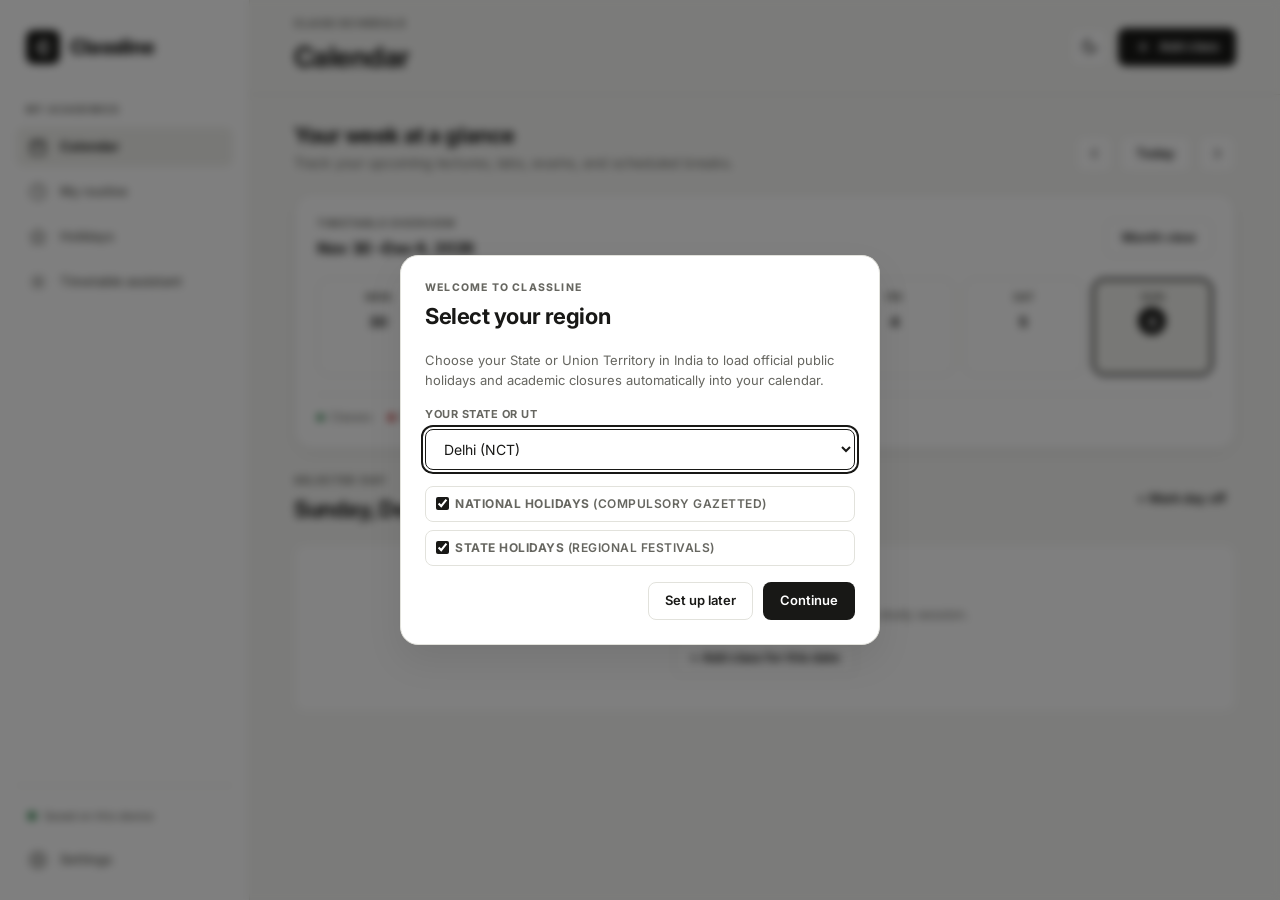
==== commit 0ca82bec: "update index.html" ====
--- a/index.html
+++ b/index.html
@@ -4,8 +4,8 @@
   <meta charset="UTF-8">
   <meta name="viewport" content="width=device-width, initial-scale=1.0, viewport-fit=cover">
   <meta name="theme-color" content="#f7f7f5">
-  <meta name="description" content="A robust, student-friendly academic timetable and routine planner with holiday calendar updates and smart assistant support.">
-  <title>Classline — Academic Routine Planner</title>
+  <meta name="description" content="A student-friendly academic timetable and routine planner with holiday calendar updates and smart assistant support.">
+  <title>Classline — Student Routine & Timetable Planner</title>
   <link rel="icon" href="assets/favicon.svg" type="image/svg+xml">
   <link rel="manifest" href="manifest.json">
   
@@ -14,9 +14,6 @@
   <link href="https://fonts.googleapis.com/css2?family=Inter:wght@400;500;600;700;800&display=swap" rel="stylesheet">
 
   <style>
-    /* ==========================================================================
-       CSS Custom Properties & Color Systems (Light / Dark)
-       ========================================================================== */
     :root {
       color-scheme: light;
       --bg: #f7f7f5;
@@ -38,7 +35,7 @@
       --red-soft: #feecec;
       --red-border: #f8c0c0;
 
-      /* Holiday Category System - Light */
+      /* Holiday Category Tokens */
       --cat-national: #b91c1c;
       --cat-national-bg: #fee2e2;
       --cat-national-border: #fca5a5;
@@ -89,7 +86,6 @@
       --red-soft: #381919;
       --red-border: #5e2424;
 
-      /* Holiday Category System - Dark */
       --cat-national: #fca5a5;
       --cat-national-bg: #451010;
       --cat-national-border: #7f1d1d;
@@ -115,9 +111,6 @@
       --shadow-lg: 0 16px 36px rgba(0, 0, 0, 0.6);
     }
 
-    /* ==========================================================================
-       Reset & Base Styles
-       ========================================================================== */
     *, *::before, *::after {
       box-sizing: border-box;
       margin: 0;
@@ -206,7 +199,6 @@
       margin-bottom: 4px;
     }
 
-    /* Layout */
     .app-shell {
       display: flex;
       min-height: 100vh;
@@ -283,9 +275,7 @@
       background: var(--surface-soft);
       color: var(--text);
     }
-    .nav-item.active {
-      font-weight: 700;
-    }
+    .nav-item.active { font-weight: 700; }
 
     .nav-symbol {
       display: inline-grid;
@@ -308,6 +298,25 @@
       border-top: 1px solid var(--border);
     }
 
+    .storage-indicator {
+      display: flex;
+      align-items: center;
+      gap: 8px;
+      padding: 6px 12px;
+      color: var(--muted);
+      font-size: 11px;
+      font-weight: 500;
+    }
+
+    .status-dot {
+      width: 8px;
+      height: 8px;
+      border-radius: 50%;
+      background: var(--green);
+      display: inline-block;
+      box-shadow: 0 0 0 2px var(--green-soft);
+    }
+
     .main-area {
       flex: 1 1 0%;
       min-width: 0;
@@ -316,7 +325,6 @@
       min-height: 100vh;
     }
 
-    /* Topbar */
     .topbar {
       position: sticky;
       top: 0;
@@ -340,7 +348,6 @@
       gap: 10px;
     }
 
-    /* Buttons */
     .primary-button, .secondary-button, .icon-button, .text-button, .danger-button {
       display: inline-flex;
       align-items: center;
@@ -361,9 +368,7 @@
       color: var(--accent-text);
       border: 1px solid transparent;
     }
-    .primary-button:hover {
-      background: var(--accent-hover);
-    }
+    .primary-button:hover { background: var(--accent-hover); }
 
     .secondary-button {
       background: var(--surface);
@@ -419,11 +424,8 @@
       color: var(--red) !important;
       border-color: var(--red-border) !important;
     }
-    .danger-button:hover {
-      background: var(--red-soft) !important;
-    }
-
-    /* Views */
+    .danger-button:hover { background: var(--red-soft) !important; }
+
     .view {
       display: none;
       animation: fadeIn 150ms ease forwards;
@@ -442,6 +444,7 @@
       border: 1px solid var(--border);
       border-radius: var(--radius-lg);
       box-shadow: var(--shadow);
+      max-width: 100%;
     }
 
     .calendar-heading, .panel-heading, .section-heading, .dialog-heading {
@@ -453,6 +456,13 @@
       flex-wrap: wrap;
     }
 
+    .holiday-header-actions {
+      display: flex;
+      gap: 8px;
+      flex-wrap: wrap;
+      align-items: center;
+    }
+
     .welcome-row {
       display: flex;
       justify-content: space-between;
@@ -468,7 +478,6 @@
       gap: 6px;
     }
 
-    /* Category Badges & Indicators */
     .badge-category {
       display: inline-flex;
       align-items: center;
@@ -532,15 +541,20 @@
       letter-spacing: 0.3px;
     }
 
-    /* Filter Bar */
+    /* Fixed Holidays Screen Fit & Touch Scrolling */
     .filter-bar {
       display: flex;
       align-items: center;
       gap: 8px;
-      margin-bottom: 20px;
+      margin-bottom: 18px;
       overflow-x: auto;
-      padding-bottom: 6px;
-      scrollbar-width: thin;
+      padding: 4px 2px 8px 2px;
+      -webkit-overflow-scrolling: touch;
+      scrollbar-width: none;
+      max-width: 100%;
+    }
+    .filter-bar::-webkit-scrollbar {
+      display: none;
     }
 
     .filter-chip {
@@ -555,6 +569,7 @@
       background: var(--surface);
       color: var(--muted);
       white-space: nowrap;
+      flex-shrink: 0;
       transition: all 130ms ease;
     }
     .filter-chip:hover {
@@ -578,7 +593,6 @@
       color: var(--accent-text);
     }
 
-    /* Week & Month Calendar Grid */
     .week-grid {
       display: grid;
       grid-template-columns: repeat(7, minmax(0, 1fr));
@@ -649,7 +663,6 @@
       padding: 2px 0;
     }
 
-    /* Calendar Dots System */
     .cell-dot, .legend-dot {
       width: 7px;
       height: 7px;
@@ -667,7 +680,6 @@
     .cell-dot.holiday-dot.institutional, .legend-dot.holiday-dot.institutional { background: var(--cat-institutional); }
     .legend-dot.today-dot { background: var(--accent); }
 
-    /* Month Grid */
     .month-grid {
       display: grid;
       grid-template-columns: repeat(7, minmax(0, 1fr));
@@ -739,7 +751,6 @@
       gap: 6px;
     }
 
-    /* Class and Holiday Cards */
     .class-list {
       display: grid;
       gap: 10px;
@@ -756,6 +767,8 @@
       border-radius: var(--radius-md);
       box-shadow: var(--shadow-sm);
       transition: border-color 150ms ease;
+      width: 100%;
+      max-width: 100%;
     }
     .class-card:hover { border-color: var(--border-focus); }
 
@@ -766,7 +779,7 @@
       font-weight: 700;
       color: var(--text);
       font-variant-numeric: tabular-nums;
-      min-width: 90px;
+      min-width: 88px;
     }
 
     .class-time-line {
@@ -793,11 +806,13 @@
       font-size: 14.5px;
       font-weight: 700;
       word-break: break-word;
+      overflow-wrap: anywhere;
     }
     .class-details p {
       font-size: 12px;
       color: var(--muted);
       word-break: break-word;
+      overflow-wrap: anywhere;
     }
 
     .card-actions {
@@ -805,6 +820,7 @@
       align-items: center;
       gap: 8px;
       margin-left: auto;
+      flex-shrink: 0;
     }
 
     .empty-state {
@@ -813,6 +829,7 @@
       border: 1.5px dashed var(--border);
       border-radius: var(--radius-md);
       background: var(--surface);
+      width: 100%;
     }
     .empty-state strong {
       display: block;
@@ -825,7 +842,6 @@
       margin-bottom: 14px;
     }
 
-    /* Callouts & Banners */
     .info-callout {
       display: flex;
       gap: 12px;
@@ -836,6 +852,7 @@
       margin-bottom: 20px;
       font-size: 12px;
       line-height: 1.5;
+      width: 100%;
     }
     .info-callout svg {
       width: 18px;
@@ -856,7 +873,6 @@
       color: var(--cat-academic);
     }
 
-    /* Assistant Screen */
     .assistant-panel { max-width: 820px; }
     .step-badge {
       display: inline-flex;
@@ -939,7 +955,6 @@
       margin: 0 2px;
     }
 
-    /* Settings Components */
     .settings-grid { display: grid; gap: 20px; max-width: 860px; }
     .settings-card { display: flex; flex-direction: column; gap: 18px; }
     .settings-card-header {
@@ -1040,7 +1055,6 @@
     }
     .weekday-chip input { width: auto; margin: 0; accent-color: var(--accent); }
 
-    /* Modals & Dialogs */
     .app-dialog {
       width: min(520px, calc(100vw - 32px));
       max-height: min(88vh, 720px);
@@ -1136,9 +1150,37 @@
         padding-left: 14px;
         padding-right: 14px;
         padding-bottom: calc(110px + env(safe-area-inset-bottom, 20px));
+        width: 100%;
       }
       .topbar { margin: 0 -14px 20px; padding: 12px 14px; }
       .mobile-nav { display: block; }
+      
+      .calendar-card, .panel, .settings-card {
+        padding: 16px 14px;
+      }
+      
+      .holiday-header-actions {
+        width: 100%;
+        justify-content: flex-start;
+      }
+      
+      .class-card {
+        flex-direction: column;
+        align-items: flex-start;
+        gap: 8px;
+        padding: 12px 14px;
+      }
+      .class-time-line {
+        display: none;
+      }
+      .card-actions {
+        margin-left: 0;
+        width: 100%;
+        justify-content: flex-end;
+        padding-top: 8px;
+        border-top: 1px dashed var(--border);
+      }
+      
       .day-cell { min-height: 80px; padding: 6px 2px 4px; }
       .day-name { font-size: 9px; }
       .day-number { width: 24px; height: 24px; font-size: 12px; }
@@ -1150,7 +1192,7 @@
 </head>
 <body>
 
-  <!-- SVG Sprite Definitions -->
+  <!-- SVG Sprite Library -->
   <svg style="display: none;" xmlns="http://www.w3.org/2000/svg">
     <symbol id="icon-calendar" viewBox="0 0 24 24" fill="none" stroke="currentColor">
       <rect x="3" y="4" width="18" height="18" rx="2" ry="2"></rect>
@@ -1214,16 +1256,15 @@
   </svg>
 
   <div class="app-shell">
-    <!-- Desktop Sidebar -->
-    <aside class="sidebar" id="sidebar" aria-label="Desktop navigation">
-      <a class="brand" href="#" aria-label="7Classline home">
-        <span class="brand-mark">7</span>
+    <aside class="sidebar" id="sidebar" aria-label="Main menu">
+      <a class="brand" href="#" aria-label="Classline student home">
+        <span class="brand-mark">C</span>
         <span>Classline</span>
       </a>
 
-      <div class="sidebar-label">ACADEMIC WORKSPACE</div>
-
-      <nav class="side-navigation" aria-label="Main navigation">
+      <div class="sidebar-label">MY ACADEMICS</div>
+
+      <nav class="side-navigation" aria-label="Primary sections">
         <button class="nav-item active" data-view="calendar">
           <span class="nav-symbol"><svg><use href="#icon-calendar"/></svg></span>
           Calendar
@@ -1238,11 +1279,15 @@
         </button>
         <button class="nav-item" data-view="assistant">
           <span class="nav-symbol"><svg><use href="#icon-ai"/></svg></span>
-          Assistant
+          Timetable assistant
         </button>
       </nav>
 
       <div class="sidebar-bottom">
+        <div class="storage-indicator">
+          <span class="status-dot"></span>
+          <span>Saved on this device</span>
+        </div>
         <button class="nav-item" data-view="settings">
           <span class="nav-symbol"><svg><use href="#icon-settings"/></svg></span>
           Settings
@@ -1250,16 +1295,14 @@
       </div>
     </aside>
 
-    <!-- Main Content Area -->
     <main class="main-area" id="main-content">
-      <!-- Sticky Topbar -->
       <header class="topbar">
         <div>
-          <span class="eyebrow" id="today-label">ACADEMIC SCHEDULE</span>
+          <span class="eyebrow" id="today-label">CLASS SCHEDULE</span>
           <h1 id="page-title">Calendar</h1>
         </div>
         <div class="topbar-actions">
-          <button class="icon-button" id="theme-toggle" type="button" aria-label="Toggle theme">
+          <button class="icon-button" id="theme-toggle" type="button" aria-label="Switch day/night theme" title="Switch reading theme">
             <svg id="theme-icon"><use href="#icon-moon"/></svg>
           </button>
           <button class="primary-button" id="quick-add" type="button">
@@ -1273,8 +1316,8 @@
       <section class="view active" id="view-calendar">
         <div class="welcome-row">
           <div>
-            <h2>Your week, organized.</h2>
-            <p>View your recurring classes, scheduled exams, and campus closures.</p>
+            <h2>Your week at a glance</h2>
+            <p>Track your upcoming lectures, labs, exams, and scheduled breaks.</p>
           </div>
           <div class="week-controls">
             <button class="icon-button" id="previous-week" aria-label="Previous period">
@@ -1315,7 +1358,7 @@
             <span class="eyebrow">SELECTED DAY</span>
             <h2 id="selected-date-heading">Today's classes</h2>
           </div>
-          <button class="text-button" id="add-holiday-from-calendar">+ Mark as holiday</button>
+          <button class="text-button" id="add-holiday-from-calendar">+ Mark day off</button>
         </div>
 
         <div id="selected-day-content" class="class-list"></div>
@@ -1326,8 +1369,8 @@
         <div class="calendar-heading">
           <div>
             <span class="eyebrow">REGULAR CLASSES</span>
-            <h2>My routine</h2>
-            <p>Organize recurring weekly lectures and special single-day academic sessions.</p>
+            <h2>My weekly routine</h2>
+            <p>Set up your repeating class schedule or single study sessions.</p>
           </div>
           <button class="primary-button" id="routine-add-class">
             <svg style="width:16px;height:16px;stroke-width:2.5;"><use href="#icon-plus"/></svg>
@@ -1340,18 +1383,18 @@
         </div>
       </section>
 
-      <!-- View: Holidays -->
+      <!-- View: Holidays (Fixed Screen Fitting & Student Text) -->
       <section class="view" id="view-holidays">
         <div class="calendar-heading">
           <div>
             <span class="eyebrow">OFFICIAL ACADEMIC CALENDAR</span>
             <h2>Holidays & campus closures</h2>
-            <p>Recurring lectures are paused automatically on scheduled holiday dates.</p>
+            <p>Classes are automatically paused on marked holiday dates.</p>
           </div>
-          <div style="display: flex; gap: 8px; flex-wrap: wrap;">
-            <button class="secondary-button" id="holiday-recycle-btn" type="button">
+          <div class="holiday-header-actions">
+            <button class="secondary-button" id="holiday-recycle-btn" type="button" title="View deleted holidays">
               <svg style="width:16px;height:16px;stroke-width:2;"><use href="#icon-routine"/></svg>
-              <span>Recover (<span id="trash-count">0</span>)</span>
+              <span>Trash (<span id="trash-count">0</span>)</span>
             </button>
             <button class="primary-button" id="add-holiday">
               <svg style="width:16px;height:16px;stroke-width:2.5;"><use href="#icon-plus"/></svg>
@@ -1360,13 +1403,14 @@
           </div>
         </div>
 
+        <!-- Safe overflow & touch-friendly filter strip -->
         <div class="filter-bar" id="holiday-filter-bar">
           <button type="button" class="filter-chip active" data-filter="all">All <span class="count-pill" id="count-all">0</span></button>
           <button type="button" class="filter-chip" data-filter="national">National <span class="count-pill" id="count-national">0</span></button>
           <button type="button" class="filter-chip" data-filter="state">State <span class="count-pill" id="count-state">0</span></button>
-          <button type="button" class="filter-chip" data-filter="academic">Academic <span class="count-pill" id="count-academic">0</span></button>
-          <button type="button" class="filter-chip" data-filter="cultural">Cultural <span class="count-pill" id="count-cultural">0</span></button>
-          <button type="button" class="filter-chip" data-filter="institutional">Institutional <span class="count-pill" id="count-institutional">0</span></button>
+          <button type="button" class="filter-chip" data-filter="academic">Academic breaks <span class="count-pill" id="count-academic">0</span></button>
+          <button type="button" class="filter-chip" data-filter="cultural">Festivals <span class="count-pill" id="count-cultural">0</span></button>
+          <button type="button" class="filter-chip" data-filter="institutional">Campus events <span class="count-pill" id="count-institutional">0</span></button>
         </div>
 
         <div class="panel">
@@ -1377,18 +1421,18 @@
       <!-- View: Assistant -->
       <section class="view" id="view-assistant">
         <div style="margin-bottom: 24px;">
-          <span class="eyebrow">SMART PLANNING</span>
+          <span class="eyebrow">SMART TIMETABLE MAKER</span>
           <h2>Timetable assistant</h2>
-          <p>Describe your syllabus or routine in plain text and import it seamlessly.</p>
+          <p>Paste or describe your syllabus routine in natural English to load it into your schedule.</p>
         </div>
 
         <div class="panel assistant-panel">
           <div class="step-badge">01</div>
-          <h3>Describe your schedule</h3>
-          <p class="muted">Mention your subjects, timings, recurring days, and semester duration.</p>
-
-          <label for="routine-description">Schedule notes</label>
-          <textarea id="routine-description" rows="5" placeholder="e.g. Distributed Systems on Monday and Wednesday 09:30 to 11:00 in Room 302..."></textarea>
+          <h3>Tell us your weekly schedule</h3>
+          <p class="muted">Mention your courses, room numbers, lecture hours, and semester dates.</p>
+
+          <label for="routine-description">Schedule description</label>
+          <textarea id="routine-description" rows="5" placeholder="e.g., Computer Networks on Monday and Wednesday 09:30 to 11:00 in Room 204. Lab on Friday 2 PM..."></textarea>
 
           <div class="form-row">
             <div>
@@ -1406,11 +1450,11 @@
 
         <div class="panel assistant-panel" id="panel-step-2">
           <div class="step-badge">02</div>
-          <h3>Copy prompt for AI</h3>
-          <p class="muted">Paste this prompt into Claude, ChatGPT, or Gemini.</p>
+          <h3>Copy prompt to your AI</h3>
+          <p class="muted">Copy this prompt and send it to ChatGPT, Claude, or Gemini.</p>
 
           <label for="generated-prompt">Generated prompt</label>
-          <textarea id="generated-prompt" rows="7" readonly placeholder="Your structured prompt will appear here..."></textarea>
+          <textarea id="generated-prompt" rows="7" readonly placeholder="Your formatted prompt will appear here..."></textarea>
 
           <div class="button-row">
             <button class="secondary-button" id="copy-prompt">Copy prompt</button>
@@ -1420,11 +1464,11 @@
 
         <div class="panel assistant-panel" id="panel-step-3">
           <div class="step-badge">03</div>
-          <h3>Import routine</h3>
-          <p class="muted">Paste the structured response from your AI assistant to review and save.</p>
-
-          <label for="routine-json">JSON response</label>
-          <textarea id="routine-json" rows="6" placeholder="Paste response JSON here..."></textarea>
+          <h3>Bring routine into Classline</h3>
+          <p class="muted">Paste the response returned by your AI assistant to verify and save.</p>
+
+          <label for="routine-json">AI Response</label>
+          <textarea id="routine-json" rows="6" placeholder="Paste response here..."></textarea>
 
           <div class="button-row">
             <button class="secondary-button" id="read-clipboard">Paste from clipboard</button>
@@ -1439,20 +1483,19 @@
       <!-- View: Settings -->
       <section class="view" id="view-settings">
         <div style="margin-bottom: 24px;">
-          <span class="eyebrow">PREFERENCES & AUTOMATION</span>
+          <span class="eyebrow">PREFERENCES</span>
           <h2>Settings</h2>
-          <p>Manage official holiday updates, reading themes, and timetable backups.</p>
+          <p>Manage your region, official holidays, color themes, and schedule backups.</p>
         </div>
 
         <div class="settings-grid">
-          <!-- Metrics -->
           <div class="settings-card">
             <div class="settings-card-header">
               <div>
-                <h3>Schedule overview</h3>
-                <p>Summary of your locally stored timetable entries.</p>
+                <h3>Schedule summary</h3>
+                <p>Overview of items currently saved on this device.</p>
               </div>
-              <span class="badge-source">Local Storage</span>
+              <span class="badge-source">Active</span>
             </div>
             <div class="stats-grid">
               <div class="stat-tile">
@@ -1474,8 +1517,8 @@
           <div class="settings-card">
             <div class="settings-card-header">
               <div>
-                <h3>🇮🇳 Official Indian holiday updates</h3>
-                <p>Prevent timetable conflicts for gazetted national and state holidays.</p>
+                <h3>🇮🇳 Official Indian holidays</h3>
+                <p>Prevent timetable clashes for gazetted national and state holidays.</p>
               </div>
               <span class="badge-source" id="sync-status-indicator">Up to date</span>
             </div>
@@ -1487,13 +1530,13 @@
 
             <div id="sync-notice-banner" class="info-callout notice hidden">
               <svg><use href="#icon-info"/></svg>
-              <span id="sync-notice-text">Holiday schedule not yet published for this state.</span>
+              <span id="sync-notice-text">Holiday calendar not published for this state yet.</span>
             </div>
 
             <div id="sync-error-banner" class="info-callout warning hidden">
               <svg><use href="#icon-info"/></svg>
               <div>
-                <span>Unable to fetch updates. Please check your connection.</span>
+                <span>Unable to fetch updates. Please check your internet connection.</span>
                 <button type="button" class="small-button" id="sync-retry-btn" style="margin-top: 6px;">Try again</button>
               </div>
             </div>
@@ -1504,7 +1547,7 @@
                   <span class="badge-category national">National</span>
                   National gazetted holidays
                 </strong>
-                <p class="muted">Includes nationwide compulsory holidays.</p>
+                <p class="muted">Includes mandatory public holidays across India.</p>
               </div>
               <label class="switch-label">
                 <input type="checkbox" class="switch-input" id="sync-toggle-national">
@@ -1515,9 +1558,9 @@
               <div>
                 <strong style="display:flex; align-items:center; gap:8px;">
                   <span class="badge-category state">State</span>
-                  State & regional public holidays
+                  State & regional festival holidays
                 </strong>
-                <p class="muted" id="state-toggle-description">Public holidays for your selected region.</p>
+                <p class="muted" id="state-toggle-description">Public holidays for your chosen state.</p>
               </div>
               <label class="switch-label">
                 <input type="checkbox" class="switch-input" id="sync-toggle-state">
@@ -1528,8 +1571,25 @@
               <span class="small muted" id="sync-stats-text">0 official holidays synced.</span>
               <button type="button" class="secondary-button" id="manual-sync-btn">
                 <svg style="width:14px;height:14px;"><use href="#icon-sync"/></svg>
-                Sync holidays
+                Check for updates
               </button>
+            </div>
+          </div>
+
+          <!-- Appearance -->
+          <div class="settings-card">
+            <div class="settings-card-header">
+              <div>
+                <h3>Appearance & Theme</h3>
+                <p>Adjust reading contrast for day or night study sessions.</p>
+              </div>
+            </div>
+            <div class="settings-block">
+              <div>
+                <strong>Reading Theme</strong>
+                <p class="muted">Toggle between comfortable daylight mode and low-light dark mode.</p>
+              </div>
+              <button type="button" class="secondary-button" id="settings-theme-toggle">Switch theme</button>
             </div>
           </div>
 
@@ -1537,12 +1597,12 @@
           <div class="settings-card">
             <div class="settings-card-header">
               <div>
-                <h3>Backup & data transfer</h3>
-                <p>Export your schedule file or restore from a previous backup.</p>
+                <h3>Timetable backup & transfer</h3>
+                <p>Save a copy of your routine to your device or restore a saved file.</p>
               </div>
             </div>
             <div style="display: flex; gap: 10px; flex-wrap: wrap;">
-              <button class="primary-button" id="export-data">Export backup</button>
+              <button class="primary-button" id="export-data">Download backup</button>
               <button class="secondary-button" id="import-data-button">Restore backup</button>
               <input id="import-data-file" type="file" accept=".json,application/json" hidden>
             </div>
@@ -1552,15 +1612,15 @@
             <div class="settings-card-header" style="border-bottom-color: var(--red-border);">
               <div>
                 <h3 style="color: var(--red);">Reset timetable</h3>
-                <p>Clear all routine classes and holiday dates to start fresh.</p>
+                <p>Clear all routine classes and holidays to start fresh.</p>
               </div>
             </div>
             <div class="settings-block" style="background: var(--surface);">
               <div>
-                <strong style="color: var(--red);">Clear all schedule data</strong>
-                <p class="muted">Permanently wipes classes, holidays, and trash entries.</p>
+                <strong style="color: var(--red);">Wipe all schedule data</strong>
+                <p class="muted">Permanently clears your timetable, classes, and deleted items.</p>
               </div>
-              <button type="button" class="danger-button secondary-button" id="clear-all-data-btn">Clear all</button>
+              <button type="button" class="danger-button secondary-button" id="clear-all-data-btn">Reset planner</button>
             </div>
           </div>
         </div>
@@ -1568,7 +1628,7 @@
     </main>
   </div>
 
-  <!-- Mobile Tab Bar -->
+  <!-- Mobile Bottom Tab Bar -->
   <nav class="mobile-nav" aria-label="Mobile Navigation">
     <div class="mobile-nav-inner">
       <button class="mobile-nav-item active" data-view="calendar">
@@ -1599,7 +1659,7 @@
     <form id="class-form" method="dialog">
       <div class="dialog-heading">
         <div>
-          <span class="eyebrow">CLASS EDITOR</span>
+          <span class="eyebrow">CLASS DETAILS</span>
           <h2 id="class-dialog-title">Add a class</h2>
         </div>
         <button type="button" class="icon-button" data-close-dialog aria-label="Close dialog">
@@ -1609,8 +1669,8 @@
 
       <input id="class-id" type="hidden">
 
-      <label for="class-name">Subject / title</label>
-      <input id="class-name" maxlength="100" required placeholder="e.g. Distributed Systems">
+      <label for="class-name">Subject / Course name</label>
+      <input id="class-name" maxlength="100" required placeholder="e.g. Data Structures & Algorithms">
 
       <div class="form-row">
         <div>
@@ -1623,10 +1683,10 @@
         </div>
       </div>
 
-      <label for="class-location">Room / venue (optional)</label>
-      <input id="class-location" maxlength="100" placeholder="e.g. Lecture Hall 4">
-
-      <label>Repeating weekdays</label>
+      <label for="class-location">Room / Hall (optional)</label>
+      <input id="class-location" maxlength="100" placeholder="e.g. Science Block, Room 302">
+
+      <label>Weekly repeating days</label>
       <div class="weekday-picker" id="weekday-picker">
         <label class="weekday-chip"><input type="checkbox" value="1"> Mon</label>
         <label class="weekday-chip"><input type="checkbox" value="2"> Tue</label>
@@ -1637,8 +1697,9 @@
         <label class="weekday-chip"><input type="checkbox" value="0"> Sun</label>
       </div>
 
-      <label for="class-date">Specific date (optional)</label>
+      <label for="class-date">Single session date (optional)</label>
       <input id="class-date" type="date">
+      <p class="small muted" style="margin-top:4px;">Leave empty for regular weekly classes.</p>
 
       <div class="button-row" style="justify-content: flex-end;">
         <button type="button" class="secondary-button" data-close-dialog>Cancel</button>
@@ -1653,7 +1714,7 @@
       <div class="dialog-heading">
         <div>
           <span class="eyebrow">ACADEMIC CALENDAR</span>
-          <h2 id="holiday-dialog-title">Add holiday or closure</h2>
+          <h2 id="holiday-dialog-title">Add holiday or day off</h2>
         </div>
         <button type="button" class="icon-button" data-close-dialog aria-label="Close dialog">
           <svg><use href="#icon-close"/></svg>
@@ -1662,8 +1723,8 @@
 
       <input id="holiday-id" type="hidden">
 
-      <label for="holiday-name">Holiday title</label>
-      <input id="holiday-name" required maxlength="100" placeholder="e.g. Founders Day">
+      <label for="holiday-name">Holiday name</label>
+      <input id="holiday-name" required maxlength="100" placeholder="e.g. University Sports Day">
 
       <div class="form-row">
         <div>
@@ -1674,10 +1735,10 @@
           <label for="holiday-category">Category</label>
           <select id="holiday-category" required>
             <option value="national">National Gazetted</option>
-            <option value="state">State / Regional</option>
+            <option value="state">State Public Holiday</option>
             <option value="academic">Academic Recess</option>
-            <option value="cultural">Cultural Festival</option>
-            <option value="institutional" selected>Institutional Closure</option>
+            <option value="cultural">Festival / Cultural</option>
+            <option value="institutional" selected>Campus Closure</option>
           </select>
         </div>
       </div>
@@ -1688,7 +1749,7 @@
       </div>
 
       <label for="holiday-note">Notes (optional)</label>
-      <textarea id="holiday-note" rows="3" maxlength="300" placeholder="e.g. Library open until 2 PM"></textarea>
+      <textarea id="holiday-note" rows="3" maxlength="300" placeholder="e.g. Classes suspended; Library open"></textarea>
 
       <div class="button-row" style="justify-content: flex-end;">
         <button type="button" class="secondary-button" data-close-dialog>Cancel</button>
@@ -1697,12 +1758,12 @@
     </form>
   </dialog>
 
-  <!-- Holiday Trash / Recovery Dialog -->
+  <!-- Holiday Trash Dialog -->
   <dialog id="holiday-recovery-dialog" class="app-dialog">
     <div class="dialog-heading">
       <div>
         <span class="eyebrow">RECYCLE BIN</span>
-        <h2>Recover holidays</h2>
+        <h2>Holiday trash & restore</h2>
       </div>
       <button type="button" class="icon-button" data-close-dialog aria-label="Close dialog">
         <svg><use href="#icon-close"/></svg>
@@ -1710,7 +1771,7 @@
     </div>
 
     <div style="display:flex; justify-content:space-between; align-items:center; margin-bottom:12px;">
-      <h3 style="font-size:14px;">Deleted Holidays</h3>
+      <h3 style="font-size:14px;">Recently removed holidays</h3>
       <button type="button" class="text-button" id="clear-holiday-trash" style="color:var(--red);">Empty trash</button>
     </div>
 
@@ -1718,8 +1779,8 @@
 
     <div style="border-top:1px solid var(--border); padding-top:14px;">
       <h3 style="font-size:14px; margin-bottom:4px;">Academic placeholders</h3>
-      <p class="small muted" style="margin-bottom:10px;">Insert standard mid-term and winter vacation dates.</p>
-      <button type="button" class="secondary-button" id="recover-default-holidays-btn">Add Standard Breaks</button>
+      <p class="small muted" style="margin-bottom:10px;">Insert standard mid-term break and winter vacation dates.</p>
+      <button type="button" class="secondary-button" id="recover-default-holidays-btn">Add standard breaks</button>
     </div>
 
     <div class="button-row" style="justify-content: flex-end; margin-top: 18px;">
@@ -1731,16 +1792,16 @@
   <dialog id="onboarding-dialog" class="app-dialog" style="max-width: 480px;">
     <div class="dialog-heading">
       <div>
-        <span class="eyebrow">WELCOME TO 7CLASSLINE</span>
-        <h2>Choose your region</h2>
+        <span class="eyebrow">WELCOME TO CLASSLINE</span>
+        <h2>Select your region</h2>
       </div>
     </div>
     <p class="muted" style="margin-bottom: 16px; font-size: 13px;">
-      Select your State or Union Territory in India to load official public holidays into your routine planner.
+      Choose your State or Union Territory in India to load official public holidays and academic closures automatically into your calendar.
     </p>
 
     <form id="onboarding-form" method="dialog">
-      <label for="onboarding-state-select">State / UT</label>
+      <label for="onboarding-state-select">Your State or UT</label>
       <select id="onboarding-state-select" required></select>
 
       <div style="display: grid; gap: 8px; margin: 16px 0;">
@@ -1761,11 +1822,11 @@
     </form>
   </dialog>
 
-  <!-- Confirm Dialog -->
+  <!-- Clean Confirmation Dialog -->
   <dialog id="confirm-dialog" class="app-dialog">
     <div class="dialog-heading">
       <div>
-        <span class="eyebrow">CONFIRMATION</span>
+        <span class="eyebrow">PLEASE CONFIRM</span>
         <h2 id="confirm-title">Are you sure?</h2>
       </div>
     </div>
@@ -1776,16 +1837,13 @@
     </div>
   </dialog>
 
-  <!-- Notification Toast -->
+  <!-- Toast Notification -->
   <div class="toast" id="toast" role="status" aria-live="polite"></div>
 
-  <!-- JavaScript Application Logic -->
+  <!-- Application Logic -->
   <script>
     "use strict";
 
-    /* ==========================================================================
-       SUBDIVISIONS OF INDIA (28 States & 8 UTs)
-       ========================================================================== */
     const INDIA_SUBDIVISIONS = {
       states: [
         { code: "AP", name: "Andhra Pradesh" },
@@ -1830,15 +1888,12 @@
     };
     const ALL_INDIA_REGIONS = [...INDIA_SUBDIVISIONS.states, ...INDIA_SUBDIVISIONS.unionTerritories];
 
-    /* ==========================================================================
-       DATABASE & STORAGE ENGINE
-       ========================================================================== */
     const ClasslineDB = (() => {
-      const STORAGE_KEY = "7classline_state_v1";
+      const STORAGE_KEY = "classline_state_prod_v1";
 
       function createInitialState() {
         return {
-          version: 1,
+          version: 12,
           classes: [],
           holidays: [],
           deletedHolidays: [],
@@ -1873,7 +1928,7 @@
             }
           }
         } catch (e) {
-          console.warn("Storage load warning:", e);
+          console.warn("Storage notice:", e);
         }
         const state = createInitialState();
         save(state);
@@ -1884,7 +1939,7 @@
         try {
           localStorage.setItem(STORAGE_KEY, JSON.stringify(state));
         } catch (e) {
-          console.error("Storage save failure:", e);
+          console.error("Storage save notice:", e);
         }
         return state;
       }
@@ -1892,9 +1947,6 @@
       return { load, save, createInitialState };
     })();
 
-    /* ==========================================================================
-       THEME CONTROLLER
-       ========================================================================== */
     const ClasslineTheme = (() => {
       const root = document.documentElement;
 
@@ -1919,9 +1971,6 @@
       return { getTheme, apply, toggle };
     })();
 
-    /* ==========================================================================
-       HOLIDAY SYNC ENGINE
-       ========================================================================== */
     const ClasslineHolidaySync = (() => {
       const API_BASE = "https://calendar-api-d7a8.onrender.com/v1/holidays";
 
@@ -1996,9 +2045,6 @@
       return { fetchLiveCentralHolidays, fetchLiveStateHolidays };
     })();
 
-    /* ==========================================================================
-       ROUTINE ENGINE & DOM CONSTRUCTORS
-       ========================================================================== */
     const ClasslineRoutine = (() => {
       let state;
       let activeCategoryFilter = "all";
@@ -2016,6 +2062,8 @@
       }
 
       function getClassesForDate(dateStr) {
+        if (getHoliday(dateStr)) return [];
+
         const [y, m, d] = dateStr.split("-").map(Number);
         const dayOfWeek = new Date(y, m - 1, d).getDay();
 
@@ -2031,13 +2079,12 @@
         switch (cat) {
           case "national": return "National";
           case "state": return "State";
-          case "academic": return "Academic";
-          case "cultural": return "Cultural";
-          default: return "Institutional";
+          case "academic": return "Academic Break";
+          case "cultural": return "Festival";
+          default: return "Campus Event";
         }
       }
 
-      /* Safe Programmatic DOM Builder for Classes */
       function renderRoutineList() {
         const container = document.getElementById("routine-list");
         container.replaceChildren();
@@ -2049,14 +2096,14 @@
           empty.className = "empty-state";
 
           const strong = document.createElement("strong");
-          strong.textContent = "Your routine is clear";
+          strong.textContent = "Your timetable is empty";
           const p = document.createElement("p");
-          p.textContent = "Add your weekly timetable classes or single lecture dates.";
+          p.textContent = "Add your weekly lecture hours or special exam sessions.";
 
           const btn = document.createElement("button");
           btn.type = "button";
           btn.className = "primary-button";
-          btn.textContent = "+ Add class";
+          btn.textContent = "+ Add your first class";
           btn.addEventListener("click", () => ClasslineApp.openClassDialog());
 
           empty.append(strong, p, btn);
@@ -2072,7 +2119,7 @@
 
           const timeDiv = document.createElement("div");
           timeDiv.className = "class-time";
-          timeDiv.textContent = `${item.startTime} – ${item.endTime}`;
+          timeDiv.textContent = `${item.startTime} –${item.endTime}`;
 
           const line = document.createElement("div");
           line.className = "class-time-line";
@@ -2087,7 +2134,7 @@
           const dayInfo = item.date 
             ? `Date: ${item.date}` 
             : (item.days || []).map(d => weekdays[d]).join(", ");
-          desc.textContent = item.location ? `📍 ${item.location} • ${dayInfo}` : dayInfo;
+          desc.textContent = item.location ? `📍 ${item.location} •${dayInfo}` : dayInfo;
 
           details.append(title, desc);
 
@@ -2106,8 +2153,8 @@
           delBtn.textContent = "Delete";
           delBtn.addEventListener("click", () => {
             ClasslineApp.confirmDialog({
-              title: "Delete Class",
-              message: `Remove "${item.name}" from your routine?`,
+              title: "Delete class",
+              message: `Remove "${item.name}" from your weekly routine?`,
               onConfirm: () => {
                 state.classes = state.classes.filter(c => c.id !== item.id);
                 ClasslineApp.persist();
@@ -2135,7 +2182,6 @@
         });
       }
 
-      /* Safe Programmatic DOM Builder for Holidays */
       function renderHolidayList() {
         const container = document.getElementById("holiday-list");
         container.replaceChildren();
@@ -2152,10 +2198,10 @@
           const empty = document.createElement("div");
           empty.className = "empty-state";
           const strong = document.createElement("strong");
-          strong.textContent = "No holidays found";
+          strong.textContent = "No holidays to show";
           const p = document.createElement("p");
           p.textContent = activeCategoryFilter === "all"
-            ? "No campus closures or holidays have been scheduled."
+            ? "No campus closures or holidays are scheduled right now."
             : `No holidays found under category '${getCategoryLabel(activeCategoryFilter)}'.`;
           empty.append(strong, p);
           container.append(empty);
@@ -2198,7 +2244,7 @@
           }
 
           const desc = document.createElement("p");
-          desc.textContent = item.note || "Academic holiday — classes paused";
+          desc.textContent = item.note || "College holiday — classes paused";
 
           details.append(header, desc);
 
@@ -2217,8 +2263,8 @@
           delBtn.textContent = "Delete";
           delBtn.addEventListener("click", () => {
             ClasslineApp.confirmDialog({
-              title: "Move to Trash?",
-              message: `Remove holiday "${item.name}" on ${item.date}? You can restore it anytime.`,
+              title: "Move holiday to trash?",
+              message: `Remove "${item.name}" on ${item.date}? You can restore it anytime.`,
               onConfirm: () => {
                 if (!Array.isArray(state.deletedHolidays)) state.deletedHolidays = [];
                 state.deletedHolidays.unshift({ ...item, deletedAt: new Date().toISOString() });
@@ -2253,9 +2299,6 @@
       };
     })();
 
-    /* ==========================================================================
-       CALENDAR CONTROLLER (Week & Month)
-       ========================================================================== */
     const ClasslineCalendar = (() => {
       const WEEKDAYS = ["Sun", "Mon", "Tue", "Wed", "Thu", "Fri", "Sat"];
       let currentDate = new Date();
@@ -2298,7 +2341,7 @@
 
         const startText = start.toLocaleDateString(undefined, { day: "numeric", month: "short" });
         const endText = end.toLocaleDateString(undefined, { day: "numeric", month: "short", year: "numeric" });
-        document.getElementById("week-heading").textContent = `${startText} – ${endText}`;
+        document.getElementById("week-heading").textContent = `${startText} –${endText}`;
 
         for (let i = 0; i < 7; i++) {
           const dayDate = addDays(start, i);
@@ -2311,7 +2354,7 @@
           const button = document.createElement("button");
           button.type = "button";
           button.className = `day-cell${isSelected ? " selected" : ""}${isToday ? " today" : ""}`;
-          button.setAttribute("aria-label", `${WEEKDAYS[dayDate.getDay()]}, ${dayDate.getDate()}`);
+          button.setAttribute("aria-label", `${WEEKDAYS[dayDate.getDay()]},${dayDate.getDate()}`);
 
           const dayName = document.createElement("span");
           dayName.className = "day-name";
@@ -2323,13 +2366,6 @@
 
           const indicators = document.createElement("div");
           indicators.className = "cell-indicators";
-
-          if (isToday) {
-            const todayDot = document.createElement("span");
-            todayDot.className = "cell-dot today-dot";
-            todayDot.title = "Today";
-            indicators.append(todayDot);
-          }
 
           if (holiday) {
             const cat = holiday.category || "institutional";
@@ -2337,9 +2373,7 @@
             dot.className = `cell-dot holiday-dot ${cat}`;
             dot.title = holiday.name;
             indicators.append(dot);
-          }
-
-          if (classes.length) {
+          } else if (classes.length) {
             const count = Math.min(classes.length, 3);
             for (let k = 0; k < count; k++) {
               const dot = document.createElement("span");
@@ -2403,22 +2437,13 @@
           const indicators = document.createElement("div");
           indicators.className = "month-indicators";
 
-          if (isToday) {
-            const todayDot = document.createElement("span");
-            todayDot.className = "cell-dot today-dot";
-            todayDot.title = "Today";
-            indicators.append(todayDot);
-          }
-
           if (holiday) {
             const cat = holiday.category || "institutional";
             const dot = document.createElement("span");
             dot.className = `cell-dot holiday-dot ${cat}`;
             dot.title = holiday.name;
             indicators.append(dot);
-          }
-
-          if (classes.length) {
+          } else if (classes.length) {
             const count = Math.min(classes.length, 3);
             for (let k = 0; k < count; k++) {
               const dot = document.createElement("span");
@@ -2472,19 +2497,20 @@
 
           const p = document.createElement("p");
           p.style.color = "var(--text)";
-          p.textContent = holiday.note || "Regular lectures are suspended today.";
+          p.textContent = holiday.note || "No lectures scheduled today.";
 
           callout.append(badge, strong, p);
           container.append(callout);
+          return;
         }
 
-        if (!classes.length && !holiday) {
+        if (!classes.length) {
           const empty = document.createElement("div");
           empty.className = "empty-state";
           const strong = document.createElement("strong");
           strong.textContent = "No classes scheduled";
           const p = document.createElement("p");
-          p.textContent = "Enjoy your free time or add an ad-hoc study session.";
+          p.textContent = "Your calendar is clear. Enjoy the free time or add a study session.";
 
           const btn = document.createElement("button");
           btn.type = "button";
@@ -2497,43 +2523,41 @@
           return;
         }
 
-        if (classes.length) {
-          classes.forEach(item => {
-            const card = document.createElement("article");
-            card.className = "class-card";
-
-            const timeDiv = document.createElement("div");
-            timeDiv.className = "class-time";
-            timeDiv.textContent = `${item.startTime} – ${item.endTime}`;
-
-            const line = document.createElement("div");
-            line.className = "class-time-line";
-
-            const details = document.createElement("div");
-            details.className = "class-details";
-
-            const title = document.createElement("h3");
-            title.textContent = item.name;
-
-            const p = document.createElement("p");
-            p.textContent = item.location ? `📍 ${item.location}` : "Scheduled lecture";
-
-            details.append(title, p);
-
-            const actions = document.createElement("div");
-            actions.className = "card-actions";
-
-            const editBtn = document.createElement("button");
-            editBtn.type = "button";
-            editBtn.className = "small-button";
-            editBtn.textContent = "Edit";
-            editBtn.addEventListener("click", () => ClasslineApp.openClassDialog(item));
-
-            actions.append(editBtn);
-            card.append(timeDiv, line, details, actions);
-            container.append(card);
-          });
-        }
+        classes.forEach(item => {
+          const card = document.createElement("article");
+          card.className = "class-card";
+
+          const timeDiv = document.createElement("div");
+          timeDiv.className = "class-time";
+          timeDiv.textContent = `${item.startTime} –${item.endTime}`;
+
+          const line = document.createElement("div");
+          line.className = "class-time-line";
+
+          const details = document.createElement("div");
+          details.className = "class-details";
+
+          const title = document.createElement("h3");
+          title.textContent = item.name;
+
+          const p = document.createElement("p");
+          p.textContent = item.location ? `📍 ${item.location}` : "Scheduled lecture";
+
+          details.append(title, p);
+
+          const actions = document.createElement("div");
+          actions.className = "card-actions";
+
+          const editBtn = document.createElement("button");
+          editBtn.type = "button";
+          editBtn.className = "small-button";
+          editBtn.textContent = "Edit";
+          editBtn.addEventListener("click", () => ClasslineApp.openClassDialog(item));
+
+          actions.append(editBtn);
+          card.append(timeDiv, line, details, actions);
+          container.append(card);
+        });
       }
 
       function render() {
@@ -2561,9 +2585,6 @@
       };
     })();
 
-    /* ==========================================================================
-       AI TIMETABLE ASSISTANT
-       ========================================================================== */
     const ClasslineAI = (() => {
       let pendingData = null;
 
@@ -2621,16 +2642,16 @@
         try {
           parsed = JSON.parse(clean);
         } catch {
-          throw new Error("Unable to parse JSON. Please check the AI assistant output.");
+          throw new Error("Unable to read routine data. Please check your assistant output.");
         }
 
         if (!parsed || !Array.isArray(parsed.classes) || !Array.isArray(parsed.holidays)) {
-          throw new Error("Missing 'classes' or 'holidays' array in JSON data.");
+          throw new Error("Routine data must contain both 'classes' and 'holidays' lists.");
         }
 
         const validClasses = parsed.classes.map((c, i) => {
-          if (!c.name) throw new Error(`Class #${i+1} is missing a course title.`);
-          if (!c.startTime || !c.endTime) throw new Error(`Class "${c.name}" requires startTime & endTime.`);
+          if (!c.name) throw new Error(`Class #${i+1} is missing a subject title.`);
+          if (!c.startTime || !c.endTime) throw new Error(`Class "${c.name}" requires start and end times.`);
           return {
             id: `cls-${Date.now()}-${Math.random().toString(36).substr(2, 5)}`,
             name: String(c.name).trim(),
@@ -2676,14 +2697,14 @@
             <input type="radio" name="import-mode" value="merge" checked id="radio-merge">
             <span>
               <strong>Add to existing schedule</strong>
-              <small style="display:block; color:var(--muted);">Keep existing classes and add new ones.</small>
+              <small style="display:block; color:var(--muted);">Keep existing classes and append new ones.</small>
             </span>
           </label>
           <label class="import-option">
             <input type="radio" name="import-mode" value="replace" id="radio-replace">
             <span>
               <strong>Replace all schedule entries</strong>
-              <small style="display:block; color:var(--muted);">Wipe current routine and start completely fresh.</small>
+              <small style="display:block; color:var(--muted);">Clear current timetable and load fresh.</small>
             </span>
           </label>
         `;
@@ -2731,6 +2752,17 @@
         el.className = `status-message ${type}`.trim();
       }
 
+      function copyTextFallback(text) {
+        const t = document.createElement("textarea");
+        t.value = text;
+        t.style.position = "fixed";
+        t.style.opacity = "0";
+        document.body.appendChild(t);
+        t.select();
+        document.execCommand("copy");
+        document.body.removeChild(t);
+      }
+
       return {
         generatePrompt: () => {
           try {
@@ -2744,20 +2776,42 @@
         copyPrompt: () => {
           const p = document.getElementById("generated-prompt").value;
           if (!p) return showStatus("Generate a prompt first.", "error");
-          const t = document.createElement("textarea");
-          t.value = p;
-          document.body.appendChild(t);
-          t.select();
-          document.execCommand("copy");
-          document.body.removeChild(t);
+          copyTextFallback(p);
           ClasslineApp.toast("Prompt copied to clipboard!");
+        },
+        sharePrompt: async () => {
+          const p = document.getElementById("generated-prompt").value;
+          if (!p) return showStatus("Generate a prompt first.", "error");
+          if (navigator.share) {
+            try {
+              await navigator.share({ title: "Classline Timetable Prompt", text: p });
+              return;
+            } catch (err) {
+              if (err.name === "AbortError") return;
+            }
+          }
+          copyTextFallback(p);
+          ClasslineApp.toast("Sharing unsupported; prompt copied instead.");
+        },
+        readClipboard: async () => {
+          try {
+            if (!navigator.clipboard?.readText) {
+              throw new Error("Clipboard read blocked. Please paste manually into the box.");
+            }
+            const txt = await navigator.clipboard.readText();
+            if (!txt.trim()) throw new Error("Clipboard is empty.");
+            document.getElementById("routine-json").value = txt;
+            showStatus("Pasted from clipboard! Click 'Review & Add'.", "success");
+          } catch (e) {
+            showStatus(e.message || "Failed to read clipboard.", "error");
+          }
         },
         validate: () => {
           try {
             const raw = document.getElementById("routine-json").value;
             pendingData = parseJson(raw);
             renderPreview(pendingData);
-            showStatus("Verified! Review the entries below.", "success");
+            showStatus("Schedule verified! Review details below.", "success");
           } catch (e) {
             showStatus(e.message, "error");
           }
@@ -2765,9 +2819,6 @@
       };
     })();
 
-    /* ==========================================================================
-       APP MAIN CONTROLLER
-       ========================================================================== */
     const ClasslineApp = (() => {
       let state;
 
@@ -2886,7 +2937,7 @@
       function navigate(view) {
         document.querySelectorAll(".view").forEach(v => v.classList.toggle("active", v.id === `view-${view}`));
         document.querySelectorAll("[data-view]").forEach(b => b.classList.toggle("active", b.dataset.view === view));
-        const titles = { calendar: "Calendar", routine: "My routine", holidays: "Holidays", assistant: "Assistant", settings: "Settings" };
+        const titles = { calendar: "Calendar", routine: "My routine", holidays: "Holidays", assistant: "Timetable assistant", settings: "Settings" };
         document.getElementById("page-title").textContent = titles[view] || "Calendar";
         window.scrollTo({ top: 0, behavior: "smooth" });
       }
@@ -2969,8 +3020,8 @@
           indicator.textContent = "Up to date";
           toast(`Official holiday calendar synced (+${added} added).`);
         } catch (err) {
-          indicator.textContent = "Sync failed";
-          toast("Unable to sync holidays. Working in offline mode.", { isError: true });
+          indicator.textContent = "Update failed";
+          toast("Unable to sync holidays right now. Working offline.", { isError: true });
         }
       }
 
@@ -3011,6 +3062,15 @@
 
         document.getElementById("sync-toggle-national").checked = state.preferences.syncNational;
         document.getElementById("sync-toggle-state").checked = state.preferences.syncState;
+
+        const syncStats = document.getElementById("sync-stats-text");
+        if (syncStats) {
+          const syncedCount = state.holidays.filter(h => (h.source || "").startsWith("api-sync")).length;
+          const timeStr = state.preferences.lastSyncTimestamp
+            ? new Date(state.preferences.lastSyncTimestamp).toLocaleTimeString([], { hour: '2-digit', minute: '2-digit' })
+            : "Never";
+          syncStats.textContent = `${syncedCount} official holidays synced. (Last checked: ${timeStr})`;
+        }
       }
 
       function bindEvents() {
@@ -3054,12 +3114,12 @@
           const yr = new Date().getFullYear();
           state.holidays.push(
             { id: `rec-${Date.now()}-1`, name: "Mid-Semester Recess", date: `${yr}-03-24`, category: "academic", source: "manual", note: "Classes paused" },
-            { id: `rec-${Date.now()}-2`, name: "Winter Break", date: `${yr}-12-25`, category: "academic", source: "manual", note: "End of term" }
+            { id: `rec-${Date.now()}-2`, name: "Winter Break", date: `${yr}-12-25`, category: "academic", source: "manual", note: "End of semester vacation" }
           );
           persist();
           renderAll();
           document.getElementById("holiday-recovery-dialog").close();
-          toast("Academic recess dates added.");
+          toast("Standard semester break dates added.");
         });
 
         document.getElementById("class-form").addEventListener("submit", (e) => {
@@ -3072,8 +3132,8 @@
           const date = document.getElementById("class-date").value || null;
           const days = Array.from(document.querySelectorAll("#weekday-picker input:checked")).map(i => Number(i.value));
 
-          if (startTime >= endTime) return toast("Start time must precede end time.", { isError: true });
-          if (!date && !days.length) return toast("Select days of week or a date.", { isError: true });
+          if (startTime >= endTime) return toast("Start time must be earlier than end time.", { isError: true });
+          if (!date && !days.length) return toast("Please select weekly days or a specific date.", { isError: true });
 
           const payload = { id: id || `cls-${Date.now()}`, name, startTime, endTime, location, days, date };
           const idx = state.classes.findIndex(c => c.id === id);
@@ -3083,7 +3143,7 @@
           persist();
           renderAll();
           document.getElementById("class-dialog").close();
-          toast("Class saved.");
+          toast("Class saved to your routine.");
         });
 
         document.getElementById("holiday-form").addEventListener("submit", (e) => {
@@ -3094,6 +3154,12 @@
           const category = document.getElementById("holiday-category").value;
           const note = document.getElementById("holiday-note").value.trim();
 
+          const collision = state.holidays.some(h => h.date === date && h.id !== id);
+          if (collision) {
+            toast("A holiday is already scheduled for that date.", { isError: true });
+            return;
+          }
+
           const payload = { id: id || `hol-${Date.now()}`, name, date, category, source: "manual", note };
           const idx = state.holidays.findIndex(h => h.id === id);
           if (idx >= 0) state.holidays[idx] = payload;
@@ -3110,6 +3176,7 @@
           persist();
         };
         document.getElementById("theme-toggle").addEventListener("click", toggleTheme);
+        document.getElementById("settings-theme-toggle")?.addEventListener("click", toggleTheme);
 
         document.getElementById("sync-state-select").addEventListener("change", (e) => {
           state.preferences.syncSubdivision = e.target.value;
@@ -3131,13 +3198,15 @@
 
         document.getElementById("generate-prompt").addEventListener("click", ClasslineAI.generatePrompt);
         document.getElementById("copy-prompt").addEventListener("click", ClasslineAI.copyPrompt);
+        document.getElementById("share-prompt").addEventListener("click", ClasslineAI.sharePrompt);
+        document.getElementById("read-clipboard").addEventListener("click", ClasslineAI.readClipboard);
         document.getElementById("validate-routine").addEventListener("click", ClasslineAI.validate);
 
         document.getElementById("export-data").addEventListener("click", () => {
           const blob = new Blob([JSON.stringify(state, null, 2)], { type: "application/json" });
           const a = document.createElement("a");
           a.href = URL.createObjectURL(blob);
-          a.download = `7classline-routine-${new Date().toISOString().slice(0, 10)}.json`;
+          a.download = `classline-routine-${new Date().toISOString().slice(0, 10)}.json`;
           a.click();
         });
 
@@ -3163,8 +3232,8 @@
 
         document.getElementById("clear-all-data-btn").addEventListener("click", () => {
           confirmDialog({
-            title: "Reset Schedule?",
-            message: "Clear all saved classes, holidays, and preferences?",
+            title: "Reset schedule?",
+            message: "Clear all saved classes, holidays, and settings to start fresh?",
             onConfirm: () => {
               state = ClasslineDB.createInitialState();
               persist();
@@ -3197,6 +3266,7 @@
       function init() {
         state = ClasslineDB.load();
         ClasslineTheme.apply(state.preferences?.theme || "light");
+        populateSubdivisions();
         bindEvents();
         renderAll();
 
@@ -3225,9 +3295,9 @@
 
     if ("serviceWorker" in navigator && location.protocol.startsWith("http")) {
       navigator.serviceWorker.register("./sw.js").catch(error => {
-        console.warn("Service worker registration failed.", error);
+        console.warn("Service worker registration notice:", error);
       });
     }
   </script>
 </body>
-</html>+</html>
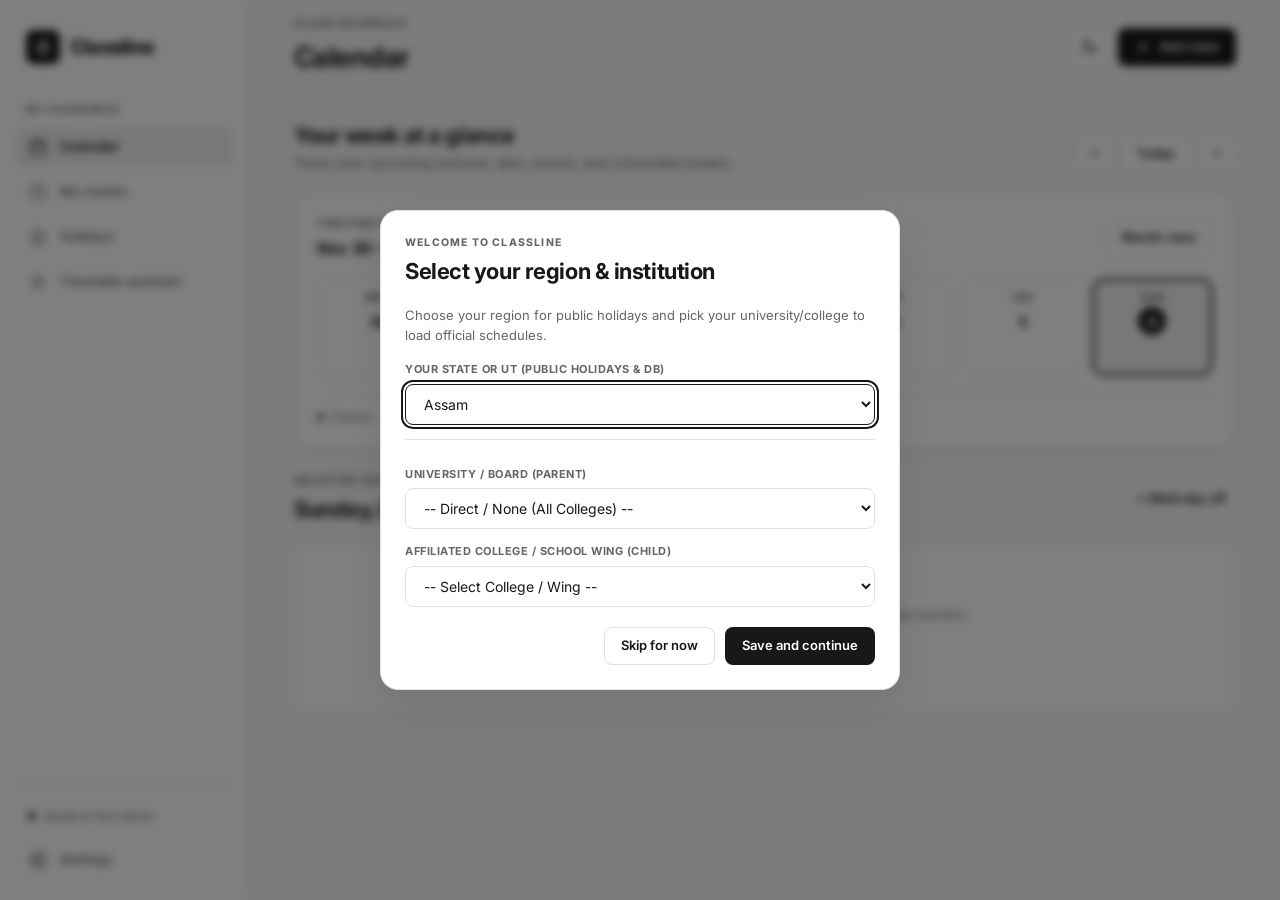
==== commit a0a79fb6: "update" ====
--- a/index.html
+++ b/index.html
@@ -541,7 +541,6 @@
       letter-spacing: 0.3px;
     }
 
-    /* Fixed Holidays Screen Fit & Touch Scrolling */
     .filter-bar {
       display: flex;
       align-items: center;
@@ -1055,8 +1054,85 @@
     }
     .weekday-chip input { width: auto; margin: 0; accent-color: var(--accent); }
 
+    /* Course Picker Batch & Accordion Styles */
+    .batch-accordion-group {
+      border: 1px solid var(--border);
+      border-radius: var(--radius-md);
+      overflow: hidden;
+      margin-bottom: 12px;
+      background: var(--surface);
+    }
+    .batch-header {
+      display: flex;
+      align-items: center;
+      justify-content: space-between;
+      padding: 10px 14px;
+      background: var(--surface-soft);
+      cursor: pointer;
+      user-select: none;
+      font-size: 12.5px;
+      font-weight: 700;
+    }
+    .batch-header-title {
+      display: flex;
+      align-items: center;
+      gap: 8px;
+    }
+    .batch-body {
+      padding: 10px 12px;
+      display: grid;
+      gap: 10px;
+    }
+    .batch-body.collapsed {
+      display: none;
+    }
+
+    .subject-accordion-card {
+      border: 1px solid var(--border);
+      border-radius: var(--radius-sm);
+      background: var(--surface);
+      overflow: hidden;
+    }
+    .subject-header-row {
+      display: flex;
+      align-items: center;
+      justify-content: space-between;
+      padding: 10px 12px;
+      cursor: pointer;
+      user-select: none;
+      gap: 10px;
+    }
+    .subject-title-wrap {
+      display: flex;
+      align-items: center;
+      gap: 10px;
+      flex: 1;
+    }
+    .subject-slots-panel {
+      padding: 8px 14px 12px 36px;
+      background: var(--surface-soft);
+      border-top: 1px dashed var(--border);
+      display: grid;
+      gap: 6px;
+    }
+    .subject-slots-panel.collapsed {
+      display: none;
+    }
+    .slot-row {
+      display: flex;
+      align-items: center;
+      justify-content: space-between;
+      font-size: 11.5px;
+      color: var(--muted);
+      padding: 3px 0;
+    }
+    .slot-days {
+      font-weight: 700;
+      color: var(--text);
+    }
+
     .app-dialog {
-      width: min(520px, calc(100vw - 32px));
+      width: min(580px, calc(100vw - 32px));
       max-height: min(88vh, 720px);
       padding: 24px;
       border: 1px solid var(--border);
@@ -1383,7 +1459,7 @@
         </div>
       </section>
 
-      <!-- View: Holidays (Fixed Screen Fitting & Student Text) -->
+      <!-- View: Holidays -->
       <section class="view" id="view-holidays">
         <div class="calendar-heading">
           <div>
@@ -1403,7 +1479,6 @@
           </div>
         </div>
 
-        <!-- Safe overflow & touch-friendly filter strip -->
         <div class="filter-bar" id="holiday-filter-bar">
           <button type="button" class="filter-chip active" data-filter="all">All <span class="count-pill" id="count-all">0</span></button>
           <button type="button" class="filter-chip" data-filter="national">National <span class="count-pill" id="count-national">0</span></button>
@@ -1510,6 +1585,43 @@
                 <div class="stat-number" id="stats-trash-count">0</div>
                 <div class="stat-label">In Trash</div>
               </div>
+            </div>
+          </div>
+
+          <!-- Institution & Database Package Selector -->
+          <div class="settings-card">
+            <div class="settings-card-header">
+              <div>
+                <h3>🏫 Institution & Board Timetable</h3>
+                <p>Select your university board and affiliated college to load official breaks and course offerings.</p>
+              </div>
+              <span class="badge-source" id="db-sync-status">Static DB Connected</span>
+            </div>
+
+            <div class="form-row">
+              <div>
+                <label for="db-state-select">State / Region</label>
+                <select id="db-state-select"></select>
+              </div>
+              <div>
+                <label for="db-parent-select">University / Board (Parent)</label>
+                <select id="db-parent-select">
+                  <option value="">-- Select State First --</option>
+                </select>
+              </div>
+            </div>
+
+            <div>
+              <label for="db-child-select">Affiliated College / School Wing (Child)</label>
+              <select id="db-child-select">
+                <option value="">-- Select State First --</option>
+              </select>
+            </div>
+
+            <div style="margin-top: 12px; display: flex; gap: 8px; flex-wrap: wrap;">
+              <button type="button" class="primary-button" id="btn-load-campus-data">
+                Import College Classes & Holidays
+              </button>
             </div>
           </div>
 
@@ -1788,38 +1900,67 @@
     </div>
   </dialog>
 
-  <!-- Setup Onboarding Dialog -->
-  <dialog id="onboarding-dialog" class="app-dialog" style="max-width: 480px;">
+  <!-- Setup Onboarding Dialog with Unified State Sync -->
+  <dialog id="onboarding-dialog" class="app-dialog" style="max-width: 520px;">
     <div class="dialog-heading">
       <div>
         <span class="eyebrow">WELCOME TO CLASSLINE</span>
-        <h2>Select your region</h2>
+        <h2>Select your region & institution</h2>
       </div>
     </div>
     <p class="muted" style="margin-bottom: 16px; font-size: 13px;">
-      Choose your State or Union Territory in India to load official public holidays and academic closures automatically into your calendar.
+      Choose your region for public holidays and pick your university/college to load official schedules.
     </p>
 
     <form id="onboarding-form" method="dialog">
-      <label for="onboarding-state-select">Your State or UT</label>
-      <select id="onboarding-state-select" required></select>
-
-      <div style="display: grid; gap: 8px; margin: 16px 0;">
-        <label class="weekday-chip" style="margin:0;">
-          <input type="checkbox" id="onboarding-sync-national" checked>
-          <span><strong>National holidays</strong> (Compulsory gazetted)</span>
-        </label>
-        <label class="weekday-chip" style="margin:0;">
-          <input type="checkbox" id="onboarding-sync-state" checked>
-          <span><strong>State holidays</strong> (Regional festivals)</span>
-        </label>
+      <label for="onb-state-select">Your State or UT (Public Holidays & DB)</label>
+      <select id="onb-state-select" required></select>
+
+      <div style="margin-top: 14px; border-top: 1px solid var(--border); padding-top: 12px;">
+        <label for="onb-parent-select">University / Board (Parent)</label>
+        <select id="onb-parent-select">
+          <option value="">-- Select State First --</option>
+        </select>
+
+        <label for="onb-child-select">Affiliated College / School Wing (Child)</label>
+        <select id="onb-child-select">
+          <option value="">-- Select State First --</option>
+        </select>
       </div>
 
-      <div class="button-row" style="justify-content: flex-end;">
-        <button type="button" class="secondary-button" id="onboarding-skip-btn">Set up later</button>
-        <button type="submit" class="primary-button">Continue</button>
+      <div class="button-row" style="justify-content: flex-end; margin-top: 20px;">
+        <button type="button" class="secondary-button" id="onboarding-skip-btn">Skip for now</button>
+        <button type="submit" class="primary-button">Save and continue</button>
       </div>
     </form>
+  </dialog>
+
+  <!-- Interactive Course Picker Checklist Modal with Batch & Subject Accordions -->
+  <dialog id="course-picker-dialog" class="app-dialog" style="max-width: 640px;">
+    <div class="dialog-heading">
+      <div>
+        <span class="eyebrow">CAMPUS SYLLABUS</span>
+        <h2 id="picker-dialog-title">Select your classes</h2>
+      </div>
+      <button type="button" class="icon-button" data-close-dialog aria-label="Close dialog">
+        <svg><use href="#icon-close"/></svg>
+      </button>
+    </div>
+    <p class="muted" style="margin-bottom: 14px; font-size: 12.5px;">
+      Classes are organized by batch. Subjects with multiple day schedules are grouped into expandable cards so you can review and select your exact routine.
+    </p>
+
+    <div id="course-checklist-container" style="max-height: 400px; overflow-y: auto; margin-bottom: 20px;">
+      <!-- Populated dynamically with batch accordions -->
+    </div>
+
+    <div class="button-row" style="justify-content: space-between; border-top: 1px solid var(--border); padding-top: 14px;">
+      <span class="small muted" id="picker-selected-summary">0 slots selected</span>
+      <div style="display:flex; gap:8px;">
+        <button type="button" class="secondary-button" data-close-dialog>Cancel</button>
+        <button type="button" class="primary-button" id="btn-import-selected-classes">Add Selected Classes to Routine</button>
+      </div>
+    </div>
   </dialog>
 
   <!-- Clean Confirmation Dialog -->
@@ -1846,47 +1987,60 @@
 
     const INDIA_SUBDIVISIONS = {
       states: [
-        { code: "AP", name: "Andhra Pradesh" },
-        { code: "AR", name: "Arunachal Pradesh" },
-        { code: "AS", name: "Assam" },
-        { code: "BR", name: "Bihar" },
-        { code: "CG", name: "Chhattisgarh" },
-        { code: "GA", name: "Goa" },
-        { code: "GJ", name: "Gujarat" },
-        { code: "HR", name: "Haryana" },
-        { code: "HP", name: "Himachal Pradesh" },
-        { code: "JH", name: "Jharkhand" },
-        { code: "KA", name: "Karnataka" },
-        { code: "KL", name: "Kerala" },
-        { code: "MP", name: "Madhya Pradesh" },
-        { code: "MH", name: "Maharashtra" },
-        { code: "MN", name: "Manipur" },
-        { code: "ML", name: "Meghalaya" },
-        { code: "MZ", name: "Mizoram" },
-        { code: "NL", name: "Nagaland" },
-        { code: "OD", name: "Odisha" },
-        { code: "PB", name: "Punjab" },
-        { code: "RJ", name: "Rajasthan" },
-        { code: "SK", name: "Sikkim" },
-        { code: "TN", name: "Tamil Nadu" },
-        { code: "TS", name: "Telangana" },
-        { code: "TR", name: "Tripura" },
-        { code: "UP", name: "Uttar Pradesh" },
-        { code: "UK", name: "Uttarakhand" },
-        { code: "WB", name: "West Bengal" }
+        { code: "AP", name: "Andhra Pradesh" }, { code: "AR", name: "Arunachal Pradesh" },
+        { code: "AS", name: "Assam" }, { code: "BR", name: "Bihar" },
+        { code: "CG", name: "Chhattisgarh" }, { code: "GA", name: "Goa" },
+        { code: "GJ", name: "Gujarat" }, { code: "HR", name: "Haryana" },
+        { code: "HP", name: "Himachal Pradesh" }, { code: "JH", name: "Jharkhand" },
+        { code: "KA", name: "Karnataka" }, { code: "KL", name: "Kerala" },
+        { code: "MP", name: "Madhya Pradesh" }, { code: "MH", name: "Maharashtra" },
+        { code: "MN", name: "Manipur" }, { code: "ML", name: "Meghalaya" },
+        { code: "MZ", name: "Mizoram" }, { code: "NL", name: "Nagaland" },
+        { code: "OD", name: "Odisha" }, { code: "PB", name: "Punjab" },
+        { code: "RJ", name: "Rajasthan" }, { code: "SK", name: "Sikkim" },
+        { code: "TN", name: "Tamil Nadu" }, { code: "TS", name: "Telangana" },
+        { code: "TR", name: "Tripura" }, { code: "UP", name: "Uttar Pradesh" },
+        { code: "UK", name: "Uttarakhand" }, { code: "WB", name: "West Bengal" }
       ],
       unionTerritories: [
-        { code: "AN", name: "Andaman & Nicobar Islands" },
-        { code: "CH", name: "Chandigarh" },
-        { code: "DN", name: "Dadra & Nagar Haveli and Daman & Diu" },
-        { code: "DL", name: "Delhi (NCT)" },
-        { code: "JK", name: "Jammu & Kashmir" },
-        { code: "LA", name: "Ladakh" },
-        { code: "LD", name: "Lakshadweep" },
-        { code: "PY", name: "Puducherry" }
+        { code: "AN", name: "Andaman & Nicobar Islands" }, { code: "CH", name: "Chandigarh" },
+        { code: "DN", name: "Dadra & Nagar Haveli and Daman & Diu" }, { code: "DL", name: "Delhi (NCT)" },
+        { code: "JK", name: "Jammu & Kashmir" }, { code: "LA", name: "Ladakh" },
+        { code: "LD", name: "Lakshadweep" }, { code: "PY", name: "Puducherry" }
       ]
     };
     const ALL_INDIA_REGIONS = [...INDIA_SUBDIVISIONS.states, ...INDIA_SUBDIVISIONS.unionTerritories];
+    const WEEKDAY_NAMES = ["Sun", "Mon", "Tue", "Wed", "Thu", "Fri", "Sat"];
+
+    const StaticDB = (() => {
+      let registryCache = null;
+
+      async function getRegistry() {
+        if (registryCache) return registryCache;
+        try {
+          const res = await fetch("./db/registry.json");
+          if (!res.ok) throw new Error("Registry not found");
+          registryCache = await res.json();
+          return registryCache;
+        } catch (err) {
+          console.warn("Static DB fetch notice:", err);
+          return null;
+        }
+      }
+
+      async function fetchPackage(filePath) {
+        try {
+          const res = await fetch(`./db/${filePath}`);
+          if (!res.ok) throw new Error(`Failed to load ${filePath}`);
+          return await res.json();
+        } catch (err) {
+          console.warn("Package fetch notice:", err);
+          return null;
+        }
+      }
+
+      return { getRegistry, fetchPackage };
+    })();
 
     const ClasslineDB = (() => {
       const STORAGE_KEY = "classline_state_prod_v1";
@@ -1900,7 +2054,8 @@
           preferences: {
             theme: "light",
             setupCompleted: false,
-            syncSubdivision: "DL",
+            syncSubdivision: "AS",
+            selectedInstitutionFile: null,
             syncNational: true,
             syncState: true,
             lastSyncTimestamp: null
@@ -1919,7 +2074,8 @@
               data.preferences = {
                 theme: data.preferences.theme || "light",
                 setupCompleted: Boolean(data.preferences.setupCompleted),
-                syncSubdivision: data.preferences.syncSubdivision || "DL",
+                syncSubdivision: data.preferences.syncSubdivision || "AS",
+                selectedInstitutionFile: data.preferences.selectedInstitutionFile || null,
                 syncNational: data.preferences.syncNational !== false,
                 syncState: data.preferences.syncState !== false,
                 lastSyncTimestamp: data.preferences.lastSyncTimestamp || null
@@ -2098,7 +2254,7 @@
           const strong = document.createElement("strong");
           strong.textContent = "Your timetable is empty";
           const p = document.createElement("p");
-          p.textContent = "Add your weekly lecture hours or special exam sessions.";
+          p.textContent = "Add your weekly lecture hours or import your campus syllabus.";
 
           const btn = document.createElement("button");
           btn.type = "button";
@@ -2111,15 +2267,13 @@
           return;
         }
 
-        const weekdays = ["Sun", "Mon", "Tue", "Wed", "Thu", "Fri", "Sat"];
-
         sorted.forEach(item => {
           const card = document.createElement("article");
           card.className = "class-card";
 
           const timeDiv = document.createElement("div");
           timeDiv.className = "class-time";
-          timeDiv.textContent = `${item.startTime} –${item.endTime}`;
+          timeDiv.textContent = `${item.startTime} – ${item.endTime}`;
 
           const line = document.createElement("div");
           line.className = "class-time-line";
@@ -2133,8 +2287,8 @@
           const desc = document.createElement("p");
           const dayInfo = item.date 
             ? `Date: ${item.date}` 
-            : (item.days || []).map(d => weekdays[d]).join(", ");
-          desc.textContent = item.location ? `📍 ${item.location} •${dayInfo}` : dayInfo;
+            : (item.days || []).map(d => WEEKDAY_NAMES[d]).join(", ");
+          desc.textContent = item.location ? `📍 ${item.location} • ${dayInfo}` : dayInfo;
 
           details.append(title, desc);
 
@@ -2236,10 +2390,10 @@
 
           header.append(title, badge);
 
-          if ((item.source || "").startsWith("api-sync")) {
+          if ((item.source || "").startsWith("api-sync") || item.source === "campus-sync") {
             const src = document.createElement("span");
             src.className = "badge-source";
-            src.textContent = "Official";
+            src.textContent = item.source === "campus-sync" ? "College" : "Official";
             header.append(src);
           }
 
@@ -2300,7 +2454,6 @@
     })();
 
     const ClasslineCalendar = (() => {
-      const WEEKDAYS = ["Sun", "Mon", "Tue", "Wed", "Thu", "Fri", "Sat"];
       let currentDate = new Date();
       let selectedDate = toISODate(new Date());
       let isMonthMode = false;
@@ -2341,7 +2494,7 @@
 
         const startText = start.toLocaleDateString(undefined, { day: "numeric", month: "short" });
         const endText = end.toLocaleDateString(undefined, { day: "numeric", month: "short", year: "numeric" });
-        document.getElementById("week-heading").textContent = `${startText} –${endText}`;
+        document.getElementById("week-heading").textContent = `${startText} – ${endText}`;
 
         for (let i = 0; i < 7; i++) {
           const dayDate = addDays(start, i);
@@ -2354,11 +2507,11 @@
           const button = document.createElement("button");
           button.type = "button";
           button.className = `day-cell${isSelected ? " selected" : ""}${isToday ? " today" : ""}`;
-          button.setAttribute("aria-label", `${WEEKDAYS[dayDate.getDay()]},${dayDate.getDate()}`);
+          button.setAttribute("aria-label", `${WEEKDAY_NAMES[dayDate.getDay()]}, ${dayDate.getDate()}`);
 
           const dayName = document.createElement("span");
           dayName.className = "day-name";
-          dayName.textContent = WEEKDAYS[dayDate.getDay()];
+          dayName.textContent = WEEKDAY_NAMES[dayDate.getDay()];
 
           const dayNumber = document.createElement("span");
           dayNumber.className = "day-number";
@@ -2402,7 +2555,7 @@
         document.getElementById("week-heading").textContent =
           currentDate.toLocaleDateString(undefined, { month: "long", year: "numeric" });
 
-        WEEKDAYS.forEach(day => {
+        WEEKDAY_NAMES.forEach(day => {
           const header = document.createElement("div");
           header.className = "month-weekday";
           header.textContent = day;
@@ -2529,7 +2682,7 @@
 
           const timeDiv = document.createElement("div");
           timeDiv.className = "class-time";
-          timeDiv.textContent = `${item.startTime} –${item.endTime}`;
+          timeDiv.textContent = `${item.startTime} – ${item.endTime}`;
 
           const line = document.createElement("div");
           line.className = "class-time-line";
@@ -3001,7 +3154,7 @@
           }
 
           if (state.preferences.syncState) {
-            const region = state.preferences.syncSubdivision || "DL";
+            const region = state.preferences.syncSubdivision || "AS";
             const res = await ClasslineHolidaySync.fetchLiveStateHolidays(region, year);
             state.holidays = state.holidays.filter(h => h.source !== "api-sync-state");
             if (res.status === "ok") {
@@ -3025,31 +3178,333 @@
         }
       }
 
+      /* Unified Static DB & State Synchronizer */
+      async function setupStaticDbBinders(stateSelId, parentSelId, childSelId) {
+        const stateSel = document.getElementById(stateSelId);
+        const parentSel = document.getElementById(parentSelId);
+        const childSel = document.getElementById(childSelId);
+
+        if (!stateSel || !parentSel || !childSel) return;
+
+        stateSel.replaceChildren(Object.assign(document.createElement("option"), { value: "", textContent: "-- Select State --" }));
+        ALL_INDIA_REGIONS.forEach(reg => {
+          stateSel.appendChild(Object.assign(document.createElement("option"), { value: reg.code, textContent: reg.name }));
+        });
+
+        const registry = await StaticDB.getRegistry();
+
+        const updateInstitutions = (stateCode) => {
+          parentSel.replaceChildren(Object.assign(document.createElement("option"), { value: "", textContent: "-- Direct / None (All Colleges) --" }));
+          childSel.replaceChildren(Object.assign(document.createElement("option"), { value: "", textContent: "-- Select College / Wing --" }));
+
+          if (!registry || !registry.regions) return;
+          const regData = registry.regions[stateCode];
+          if (!regData || !regData.institutions) return;
+
+          // Populate parent bodies
+          regData.institutions.filter(i => i.type === "parent").forEach(p => {
+            parentSel.appendChild(Object.assign(document.createElement("option"), { value: p.file, textContent: p.name }));
+          });
+
+          // Populate child colleges
+          populateChildren(stateCode, parentSel.value);
+        };
+
+        const populateChildren = (stateCode, selectedParentFile) => {
+          childSel.replaceChildren(Object.assign(document.createElement("option"), { value: "", textContent: "-- Select College / Wing --" }));
+          if (!registry || !registry.regions) return;
+          const regData = registry.regions[stateCode];
+          if (!regData || !regData.institutions) return;
+
+          regData.institutions
+            .filter(i => i.type === "child" && (!selectedParentFile || !i.inheritsFrom || i.inheritsFrom === selectedParentFile))
+            .forEach(c => {
+              childSel.appendChild(Object.assign(document.createElement("option"), { value: c.file, textContent: c.name }));
+            });
+        };
+
+        stateSel.onchange = (e) => {
+          const selectedState = e.target.value;
+          state.preferences.syncSubdivision = selectedState;
+          persist();
+          updateInstitutions(selectedState);
+          syncOtherStateDropdowns(stateSelId, selectedState);
+          if (state.preferences.syncState) syncHolidays();
+        };
+
+        parentSel.onchange = (e) => {
+          populateChildren(stateSel.value, e.target.value);
+        };
+
+        const currentState = state.preferences.syncSubdivision || "AS";
+        stateSel.value = currentState;
+        updateInstitutions(currentState);
+      }
+
+      function syncOtherStateDropdowns(triggerId, newStateCode) {
+        ["sync-state-select", "db-state-select", "onb-state-select"].forEach(id => {
+          if (id !== triggerId) {
+            const el = document.getElementById(id);
+            if (el && el.value !== newStateCode) {
+              el.value = newStateCode;
+              if (id === "db-state-select") {
+                setupStaticDbBinders("db-state-select", "db-parent-select", "db-child-select");
+              } else if (id === "onb-state-select") {
+                setupStaticDbBinders("onb-state-select", "onb-parent-select", "onb-child-select");
+              }
+            }
+          }
+        });
+      }
+
+      async function importCampusPackage(childFile) {
+        if (!childFile) {
+          toast("Please select an affiliated college first.", { isError: true });
+          return;
+        }
+        const childPkg = await StaticDB.fetchPackage(childFile);
+        if (!childPkg) {
+          toast("Failed to load campus package.", { isError: true });
+          return;
+        }
+
+        let parentHolidays = [];
+        if (childPkg.institution?.inheritsFrom) {
+          const parentPkg = await StaticDB.fetchPackage(childPkg.institution.inheritsFrom);
+          if (parentPkg && Array.isArray(parentPkg.holidays)) parentHolidays = parentPkg.holidays;
+        }
+
+        const holidayMap = new Map();
+        state.holidays.forEach(h => holidayMap.set(h.date, h));
+        parentHolidays.forEach(h => holidayMap.set(h.date, { ...h, id: h.id || `par-${Date.now()}`, source: 'parent-sync' }));
+        (childPkg.holidays || []).forEach(h => holidayMap.set(h.date, { ...h, id: h.id || `child-${Date.now()}`, source: 'campus-sync' }));
+
+        state.holidays = Array.from(holidayMap.values());
+        state.preferences.selectedInstitutionFile = childFile;
+        persist();
+
+        // Launch Advanced Batch & Accordion Course Picker
+        openAdvancedCoursePickerModal(childPkg);
+      }
+
+      /* Upgraded: Batch & Accordion Course Selection Engine */
+      function openAdvancedCoursePickerModal(pkg) {
+        const container = document.getElementById("course-checklist-container");
+        container.replaceChildren();
+
+        const titleEl = document.getElementById("picker-dialog-title");
+        if (titleEl) titleEl.textContent = `Select Classes — ${pkg.institution?.name || "Campus"}`;
+
+        const rawClasses = pkg.classes || [];
+        if (!rawClasses.length) {
+          toast("College holidays imported! No timetable classes listed in this package.");
+          renderAll();
+          return;
+        }
+
+        // 1. Group by Batch (e.g. "HS-1", "HS-2", "B.A. 1st Sem")
+        const batchMap = new Map();
+        rawClasses.forEach(c => {
+          const batch = String(c.batch || "General").trim();
+          if (!batchMap.has(batch)) batchMap.set(batch, []);
+          batchMap.get(batch).push(c);
+        });
+
+        // 2. Build UI Hierarchy: Batch -> Subject Accordion -> Day/Time Slots
+        batchMap.forEach((batchClasses, batchName) => {
+          const batchGroup = document.createElement("div");
+          batchGroup.className = "batch-accordion-group";
+
+          // Group by Subject Name inside this batch
+          const subjectMap = new Map();
+          batchClasses.forEach(cls => {
+            const subName = String(cls.name || "Lecture").trim();
+            if (!subjectMap.has(subName)) subjectMap.set(subName, []);
+            subjectMap.get(subName).push(cls);
+          });
+
+          // Batch Header
+          const batchHeader = document.createElement("div");
+          batchHeader.className = "batch-header";
+          batchHeader.innerHTML = `
+            <div class="batch-header-title">
+              <span>📚 <strong>${batchName}</strong></span>
+              <span class="badge-source" style="font-size:10px;">${subjectMap.size} subjects</span>
+            </div>
+            <div style="display:flex; align-items:center; gap:8px;" onclick="event.stopPropagation()">
+              <button type="button" class="small-button batch-toggle-all-btn" style="padding:2px 8px; font-size:11px;">Select Batch</button>
+              <span class="batch-chevron" style="font-size:12px; color:var(--muted); cursor:pointer;">▼</span>
+            </div>
+          `;
+
+          const batchBody = document.createElement("div");
+          batchBody.className = "batch-body";
+
+          // Toggle entire batch collapse
+          batchHeader.addEventListener("click", () => {
+            batchBody.classList.toggle("collapsed");
+            const chevron = batchHeader.querySelector(".batch-chevron");
+            chevron.textContent = batchBody.classList.contains("collapsed") ? "►" : "▼";
+          });
+
+          // Batch Select All button
+          const batchToggleBtn = batchHeader.querySelector(".batch-toggle-all-btn");
+          batchToggleBtn.addEventListener("click", () => {
+            const inputs = batchBody.querySelectorAll("input[type='checkbox']");
+            const anyUnchecked = Array.from(inputs).some(i => !i.checked);
+            inputs.forEach(i => i.checked = anyUnchecked);
+            updatePickerSummary();
+          });
+
+          // Build Subject Accordions
+          subjectMap.forEach((slots, subName) => {
+            const subjectCard = document.createElement("div");
+            subjectCard.className = "subject-accordion-card";
+
+            const headerRow = document.createElement("div");
+            headerRow.className = "subject-header-row";
+
+            const titleWrap = document.createElement("div");
+            titleWrap.className = "subject-title-wrap";
+
+            const mainCb = document.createElement("input");
+            mainCb.type = "checkbox";
+            mainCb.checked = false;
+            mainCb.style.width = "18px";
+            mainCb.style.height = "18px";
+            mainCb.style.accentColor = "var(--accent)";
+
+            const titleMeta = document.createElement("div");
+            const codeTag = slots[0].code ? `<span class="badge-source" style="font-size:10px; margin-right:4px;">${slots[0].code}</span>` : "";
+            const locationTag = slots[0].location ? ` • 📍 ${slots[0].location}` : "";
+            titleMeta.innerHTML = `
+              <div style="font-weight:700; font-size:13px; color:var(--text);">${codeTag}${subName}</div>
+              <div style="font-size:11px; color:var(--muted);">${slots.length} schedule slot(s)${locationTag}</div>
+            `;
+
+            titleWrap.append(mainCb, titleMeta);
+
+            const chevron = document.createElement("span");
+            chevron.style.cssText = "font-size:12px; color:var(--muted);";
+            chevron.textContent = slots.length > 1 ? "▼" : "";
+
+            headerRow.append(titleWrap, chevron);
+
+            // Accordion slots panel
+            const slotsPanel = document.createElement("div");
+            slotsPanel.className = `subject-slots-panel ${slots.length > 1 ? "" : "collapsed"}`;
+
+            const slotCheckboxes = [];
+
+            slots.forEach((slot, slotIdx) => {
+              const slotRow = document.createElement("label");
+              slotRow.className = "slot-row";
+              slotRow.style.cursor = "pointer";
+
+              const slotCb = document.createElement("input");
+              slotCb.type = "checkbox";
+              slotCb.className = "class-slot-input";
+              slotCb.value = JSON.stringify(slot);
+              slotCb.checked = false;
+              slotCb.style.width = "16px";
+              slotCb.style.height = "16px";
+              slotCb.style.accentColor = "var(--accent)";
+              slotCheckboxes.push(slotCb);
+
+              const daysText = slot.date 
+                ? `Single Date: ${slot.date}` 
+                : (slot.days || []).map(d => WEEKDAY_NAMES[d]).join(", ");
+
+              const slotInfo = document.createElement("div");
+              slotInfo.style.flex = "1";
+              slotInfo.style.marginLeft = "8px";
+              slotInfo.innerHTML = `<span class="slot-days">${daysText}</span>: <span>${slot.startTime} – ${slot.endTime}</span>${slot.location ? ` (<em>${slot.location}</em>)` : ""}`;
+
+              slotRow.append(slotCb, slotInfo);
+              slotsPanel.append(slotRow);
+
+              slotCb.addEventListener("change", () => {
+                const allChecked = slotCheckboxes.every(cb => cb.checked);
+                const someChecked = slotCheckboxes.some(cb => cb.checked);
+                mainCb.checked = allChecked;
+                mainCb.indeterminate = someChecked && !allChecked;
+                updatePickerSummary();
+              });
+            });
+
+            // Master Checkbox toggles all variations of this subject
+            mainCb.addEventListener("change", () => {
+              slotCheckboxes.forEach(cb => cb.checked = mainCb.checked);
+              updatePickerSummary();
+            });
+
+            // Clicking header row (outside checkbox) toggles accordion collapse
+            headerRow.addEventListener("click", (e) => {
+              if (e.target !== mainCb) {
+                if (slots.length > 1) {
+                  slotsPanel.classList.toggle("collapsed");
+                  chevron.textContent = slotsPanel.classList.contains("collapsed") ? "►" : "▼";
+                }
+              }
+            });
+
+            subjectCard.append(headerRow, slotsPanel);
+            batchBody.append(subjectCard);
+          });
+
+          batchGroup.append(batchHeader, batchBody);
+          container.append(batchGroup);
+        });
+
+        function updatePickerSummary() {
+          const totalChecked = container.querySelectorAll("input.class-slot-input:checked").length;
+          const summary = document.getElementById("picker-selected-summary");
+          if (summary) summary.textContent = `${totalChecked} lecture slot(s) selected`;
+        }
+
+        updatePickerSummary();
+
+        const dlg = document.getElementById("course-picker-dialog");
+        dlg.showModal();
+
+        document.getElementById("btn-import-selected-classes").onclick = () => {
+          let added = 0;
+          container.querySelectorAll("input.class-slot-input:checked").forEach(cb => {
+            const cls = JSON.parse(cb.value);
+            const payload = {
+              id: `cls-db-${Date.now()}-${Math.random().toString(36).substr(2,4)}`,
+              name: cls.name,
+              startTime: cls.startTime,
+              endTime: cls.endTime,
+              location: cls.location || "",
+              days: cls.days || [],
+              date: cls.date || null
+            };
+            if (!state.classes.some(c => c.name === payload.name && c.startTime === payload.startTime && JSON.stringify(c.days) === JSON.stringify(payload.days))) {
+              state.classes.push(payload);
+              added++;
+            }
+          });
+          persist();
+          renderAll();
+          dlg.close();
+          toast(`Added ${added} course lecture slot(s) to your weekly routine!`);
+        };
+      }
+
       function populateSubdivisions() {
         const select = document.getElementById("sync-state-select");
-        const onbSelect = document.getElementById("onboarding-state-select");
-        [select, onbSelect].forEach(s => {
-          if (!s) return;
-          s.replaceChildren();
-          const g1 = document.createElement("optgroup");
-          g1.label = "States";
-          INDIA_SUBDIVISIONS.states.forEach(st => {
-            const opt = document.createElement("option");
-            opt.value = st.code;
-            opt.textContent = st.name;
-            g1.append(opt);
-          });
-          const g2 = document.createElement("optgroup");
-          g2.label = "Union Territories";
-          INDIA_SUBDIVISIONS.unionTerritories.forEach(ut => {
-            const opt = document.createElement("option");
-            opt.value = ut.code;
-            opt.textContent = ut.name;
-            g2.append(opt);
-          });
-          s.append(g1, g2);
-          s.value = state.preferences.syncSubdivision || "DL";
-        });
+        if (select) {
+          select.replaceChildren();
+          INDIA_SUBDIVISIONS.states.forEach(st => select.appendChild(Object.assign(document.createElement("option"), { value: st.code, textContent: st.name })));
+          const utg = document.createElement("optgroup");
+          utg.label = "Union Territories";
+          INDIA_SUBDIVISIONS.unionTerritories.forEach(ut => utg.appendChild(Object.assign(document.createElement("option"), { value: ut.code, textContent: ut.name })));
+          select.appendChild(utg);
+          select.value = state.preferences.syncSubdivision || "AS";
+        }
+        setupStaticDbBinders("db-state-select", "db-parent-select", "db-child-select");
+        setupStaticDbBinders("onb-state-select", "onb-parent-select", "onb-child-select");
       }
 
       function renderAll() {
@@ -3062,15 +3517,6 @@
 
         document.getElementById("sync-toggle-national").checked = state.preferences.syncNational;
         document.getElementById("sync-toggle-state").checked = state.preferences.syncState;
-
-        const syncStats = document.getElementById("sync-stats-text");
-        if (syncStats) {
-          const syncedCount = state.holidays.filter(h => (h.source || "").startsWith("api-sync")).length;
-          const timeStr = state.preferences.lastSyncTimestamp
-            ? new Date(state.preferences.lastSyncTimestamp).toLocaleTimeString([], { hour: '2-digit', minute: '2-digit' })
-            : "Never";
-          syncStats.textContent = `${syncedCount} official holidays synced. (Last checked: ${timeStr})`;
-        }
       }
 
       function bindEvents() {
@@ -3098,28 +3544,14 @@
         document.getElementById("holiday-category").addEventListener("change", e => updateHolidayCategoryPreview(e.target.value));
 
         document.getElementById("holiday-recycle-btn").addEventListener("click", () => {
-          renderHolidayTrashList();
           document.getElementById("holiday-recovery-dialog").showModal();
         });
 
         document.getElementById("clear-holiday-trash").addEventListener("click", () => {
           state.deletedHolidays = [];
           persist();
-          renderHolidayTrashList();
           updateTrashCount();
           toast("Trash cleared.");
-        });
-
-        document.getElementById("recover-default-holidays-btn").addEventListener("click", () => {
-          const yr = new Date().getFullYear();
-          state.holidays.push(
-            { id: `rec-${Date.now()}-1`, name: "Mid-Semester Recess", date: `${yr}-03-24`, category: "academic", source: "manual", note: "Classes paused" },
-            { id: `rec-${Date.now()}-2`, name: "Winter Break", date: `${yr}-12-25`, category: "academic", source: "manual", note: "End of semester vacation" }
-          );
-          persist();
-          renderAll();
-          document.getElementById("holiday-recovery-dialog").close();
-          toast("Standard semester break dates added.");
         });
 
         document.getElementById("class-form").addEventListener("submit", (e) => {
@@ -3143,7 +3575,7 @@
           persist();
           renderAll();
           document.getElementById("class-dialog").close();
-          toast("Class saved to your routine.");
+          toast("Class saved.");
         });
 
         document.getElementById("holiday-form").addEventListener("submit", (e) => {
@@ -3154,12 +3586,6 @@
           const category = document.getElementById("holiday-category").value;
           const note = document.getElementById("holiday-note").value.trim();
 
-          const collision = state.holidays.some(h => h.date === date && h.id !== id);
-          if (collision) {
-            toast("A holiday is already scheduled for that date.", { isError: true });
-            return;
-          }
-
           const payload = { id: id || `hol-${Date.now()}`, name, date, category, source: "manual", note };
           const idx = state.holidays.findIndex(h => h.id === id);
           if (idx >= 0) state.holidays[idx] = payload;
@@ -3171,28 +3597,25 @@
           toast("Holiday saved.");
         });
 
-        const toggleTheme = () => {
-          state.preferences.theme = ClasslineTheme.toggle();
-          persist();
-        };
+        const toggleTheme = () => { state.preferences.theme = ClasslineTheme.toggle(); persist(); };
         document.getElementById("theme-toggle").addEventListener("click", toggleTheme);
         document.getElementById("settings-theme-toggle")?.addEventListener("click", toggleTheme);
 
+        document.getElementById("btn-load-campus-data").addEventListener("click", () => {
+          const childFile = document.getElementById("db-child-select").value;
+          importCampusPackage(childFile);
+        });
+
         document.getElementById("sync-state-select").addEventListener("change", (e) => {
-          state.preferences.syncSubdivision = e.target.value;
+          const selected = e.target.value;
+          state.preferences.syncSubdivision = selected;
           persist();
+          syncOtherStateDropdowns("sync-state-select", selected);
           if (state.preferences.syncState) syncHolidays();
         });
-        document.getElementById("sync-toggle-national").addEventListener("change", (e) => {
-          state.preferences.syncNational = e.target.checked;
-          persist();
-          syncHolidays();
-        });
-        document.getElementById("sync-toggle-state").addEventListener("change", (e) => {
-          state.preferences.syncState = e.target.checked;
-          persist();
-          syncHolidays();
-        });
+
+        document.getElementById("sync-toggle-national").addEventListener("change", (e) => { state.preferences.syncNational = e.target.checked; persist(); syncHolidays(); });
+        document.getElementById("sync-toggle-state").addEventListener("change", (e) => { state.preferences.syncState = e.target.checked; persist(); syncHolidays(); });
         document.getElementById("manual-sync-btn").addEventListener("click", syncHolidays);
         document.getElementById("sync-retry-btn").addEventListener("click", syncHolidays);
 
@@ -3204,9 +3627,7 @@
 
         document.getElementById("export-data").addEventListener("click", () => {
           const blob = new Blob([JSON.stringify(state, null, 2)], { type: "application/json" });
-          const a = document.createElement("a");
-          a.href = URL.createObjectURL(blob);
-          a.download = `classline-routine-${new Date().toISOString().slice(0, 10)}.json`;
+          const a = Object.assign(document.createElement("a"), { href: URL.createObjectURL(blob), download: `classline-routine-${new Date().toISOString().slice(0,10)}.json` });
           a.click();
         });
 
@@ -3222,10 +3643,8 @@
               state = parsed;
               persist();
               renderAll();
-              toast("Timetable restored.");
-            } catch {
-              toast("Invalid timetable backup file.", { isError: true });
-            }
+              toast("Timetable successfully restored.");
+            } catch { toast("Invalid backup file.", { isError: true }); }
           };
           reader.readAsText(file);
         });
@@ -3233,29 +3652,28 @@
         document.getElementById("clear-all-data-btn").addEventListener("click", () => {
           confirmDialog({
             title: "Reset schedule?",
-            message: "Clear all saved classes, holidays, and settings to start fresh?",
-            onConfirm: () => {
-              state = ClasslineDB.createInitialState();
-              persist();
-              renderAll();
-              toast("All schedule data cleared.");
+            message: "Clear all saved classes and holidays to start fresh?",
+            onConfirm: () => { state = ClasslineDB.createInitialState(); persist(); renderAll(); toast("Schedule reset."); }
+          });
+        });
+
+        const onbForm = document.getElementById("onboarding-form");
+        if (onbForm) {
+          onbForm.addEventListener("submit", async (e) => {
+            e.preventDefault();
+            state.preferences.setupCompleted = true;
+            persist();
+            document.getElementById("onboarding-dialog").close();
+
+            const childFile = document.getElementById("onb-child-select").value;
+            if (childFile) {
+              await importCampusPackage(childFile);
+            } else {
+              toast("Welcome to Classline!");
             }
           });
-        });
-
-        const onb = document.getElementById("onboarding-form");
-        if (onb) {
-          onb.addEventListener("submit", (e) => {
-            e.preventDefault();
-            state.preferences.setupCompleted = true;
-            state.preferences.syncSubdivision = document.getElementById("onboarding-state-select").value;
-            state.preferences.syncNational = document.getElementById("onboarding-sync-national").checked;
-            state.preferences.syncState = document.getElementById("onboarding-sync-state").checked;
-            persist();
-            document.getElementById("onboarding-dialog").close();
-            syncHolidays();
-          });
         }
+
         document.getElementById("onboarding-skip-btn").addEventListener("click", () => {
           state.preferences.setupCompleted = true;
           persist();
@@ -3266,7 +3684,6 @@
       function init() {
         state = ClasslineDB.load();
         ClasslineTheme.apply(state.preferences?.theme || "light");
-        populateSubdivisions();
         bindEvents();
         renderAll();
 
@@ -3275,28 +3692,13 @@
         }
       }
 
-      return {
-        init,
-        persist,
-        renderAll,
-        toast,
-        navigate,
-        confirmDialog,
-        openClassDialog,
-        openHolidayDialog,
-        restoreHoliday,
-        updateTrashCount
-      };
+      return { init, persist, renderAll, toast, navigate, confirmDialog, openClassDialog, openHolidayDialog, restoreHoliday, updateTrashCount };
     })();
 
-    document.addEventListener("DOMContentLoaded", () => {
-      ClasslineApp.init();
-    });
+    document.addEventListener("DOMContentLoaded", () => { ClasslineApp.init(); });
 
     if ("serviceWorker" in navigator && location.protocol.startsWith("http")) {
-      navigator.serviceWorker.register("./sw.js").catch(error => {
-        console.warn("Service worker registration notice:", error);
-      });
+      navigator.serviceWorker.register("./sw.js").catch(e => console.warn("SW notice:", e));
     }
   </script>
 </body>
